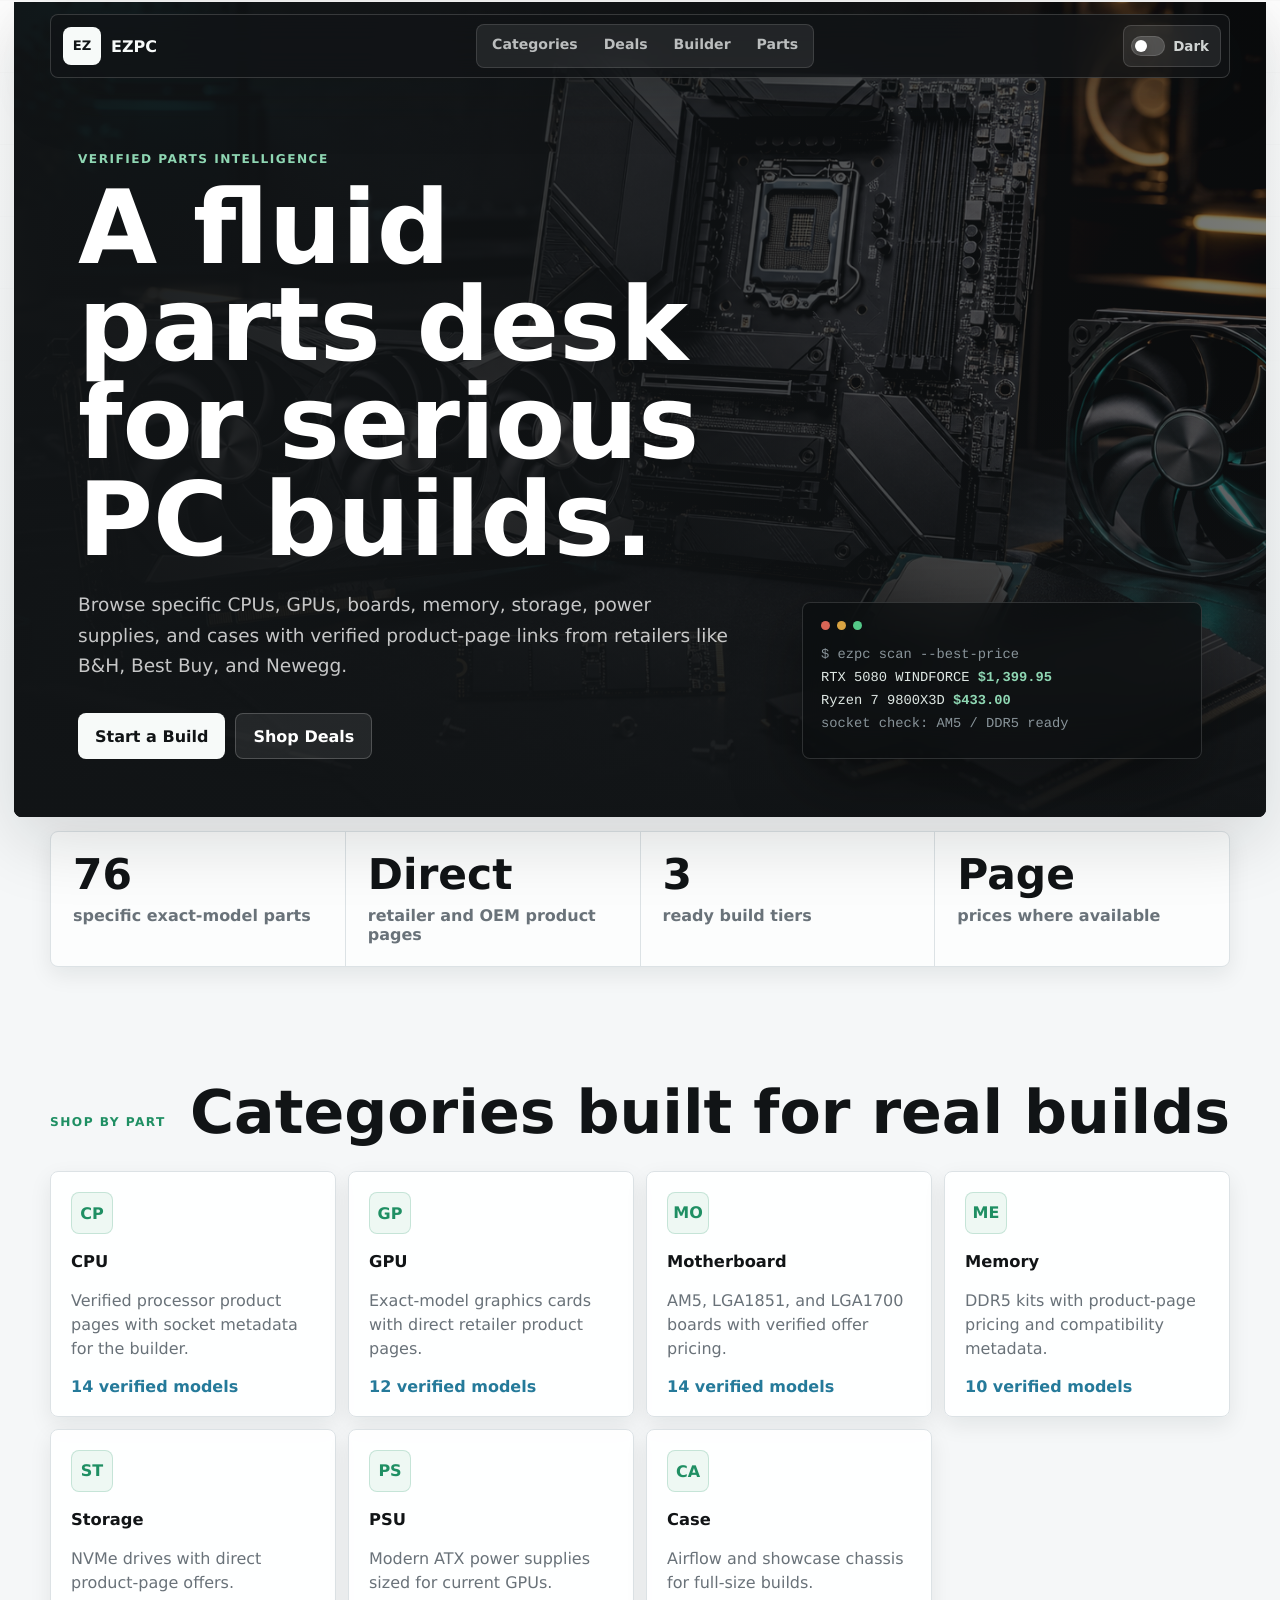
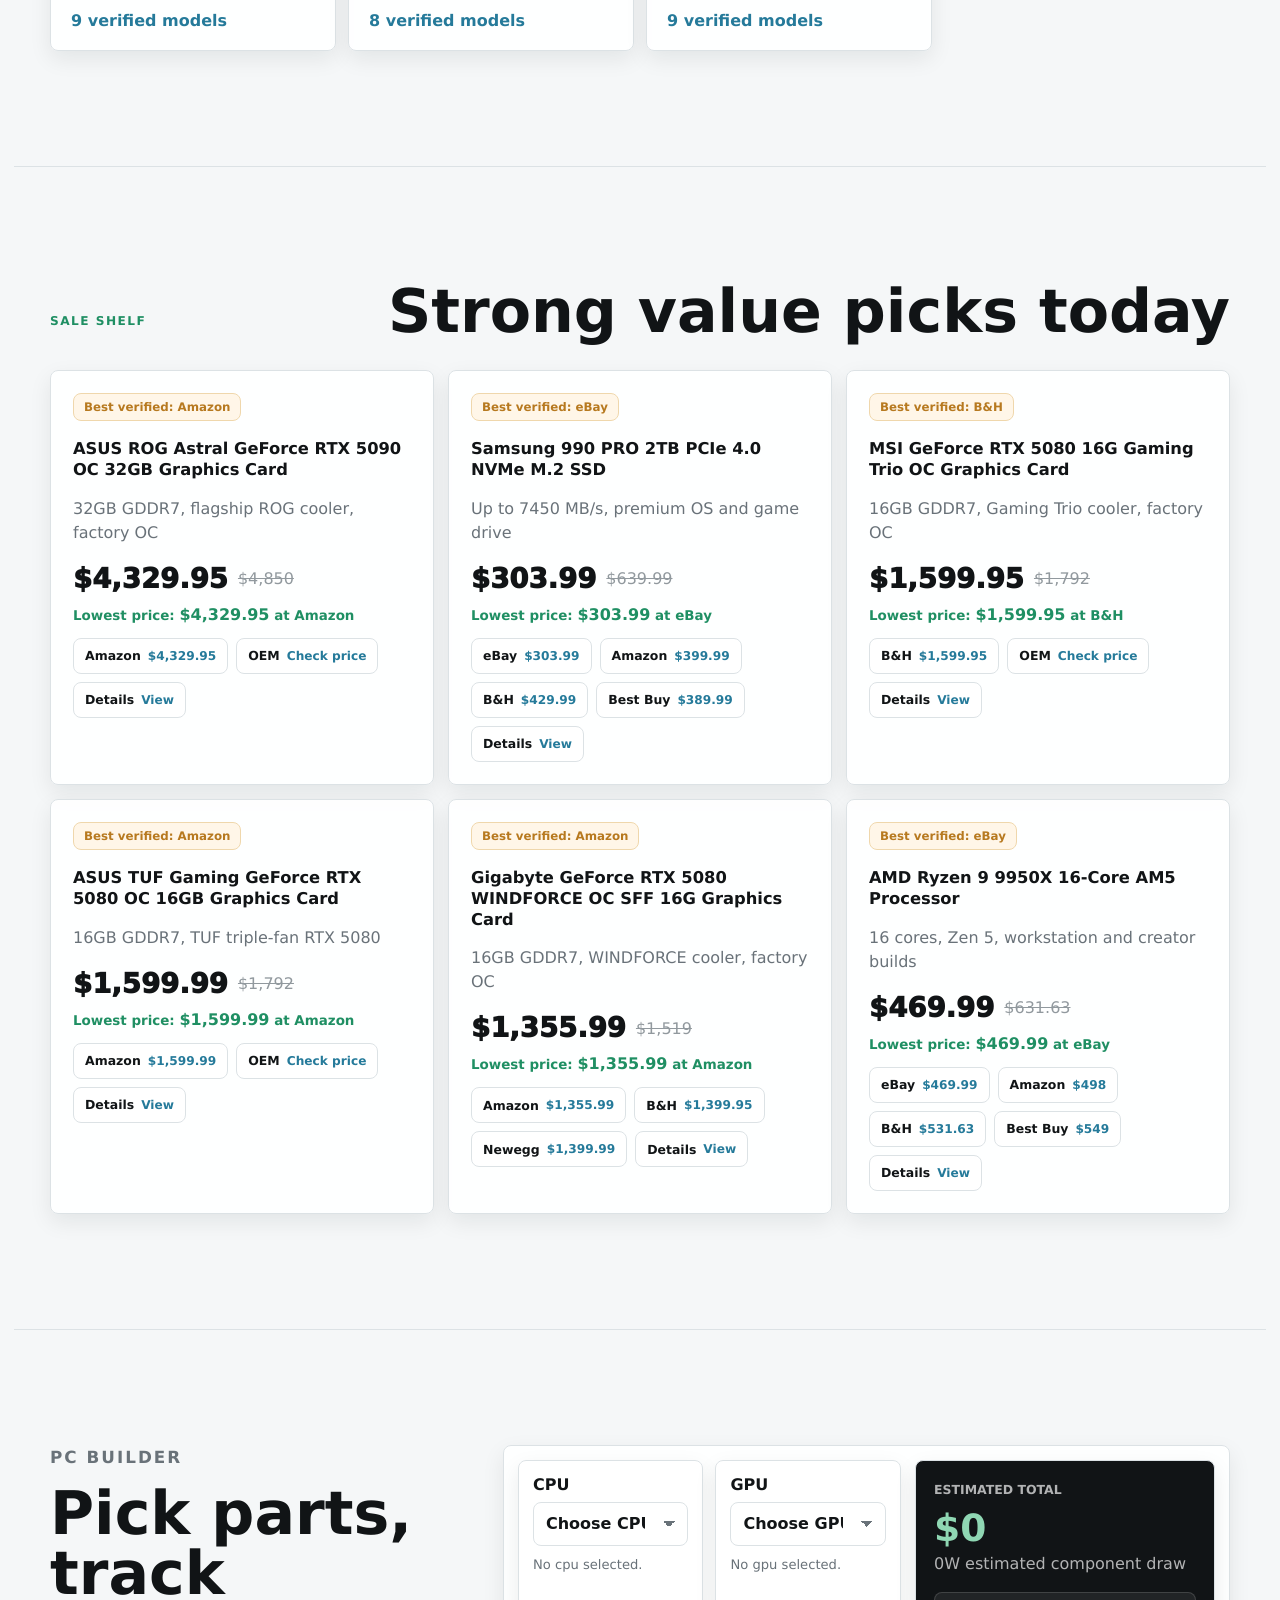
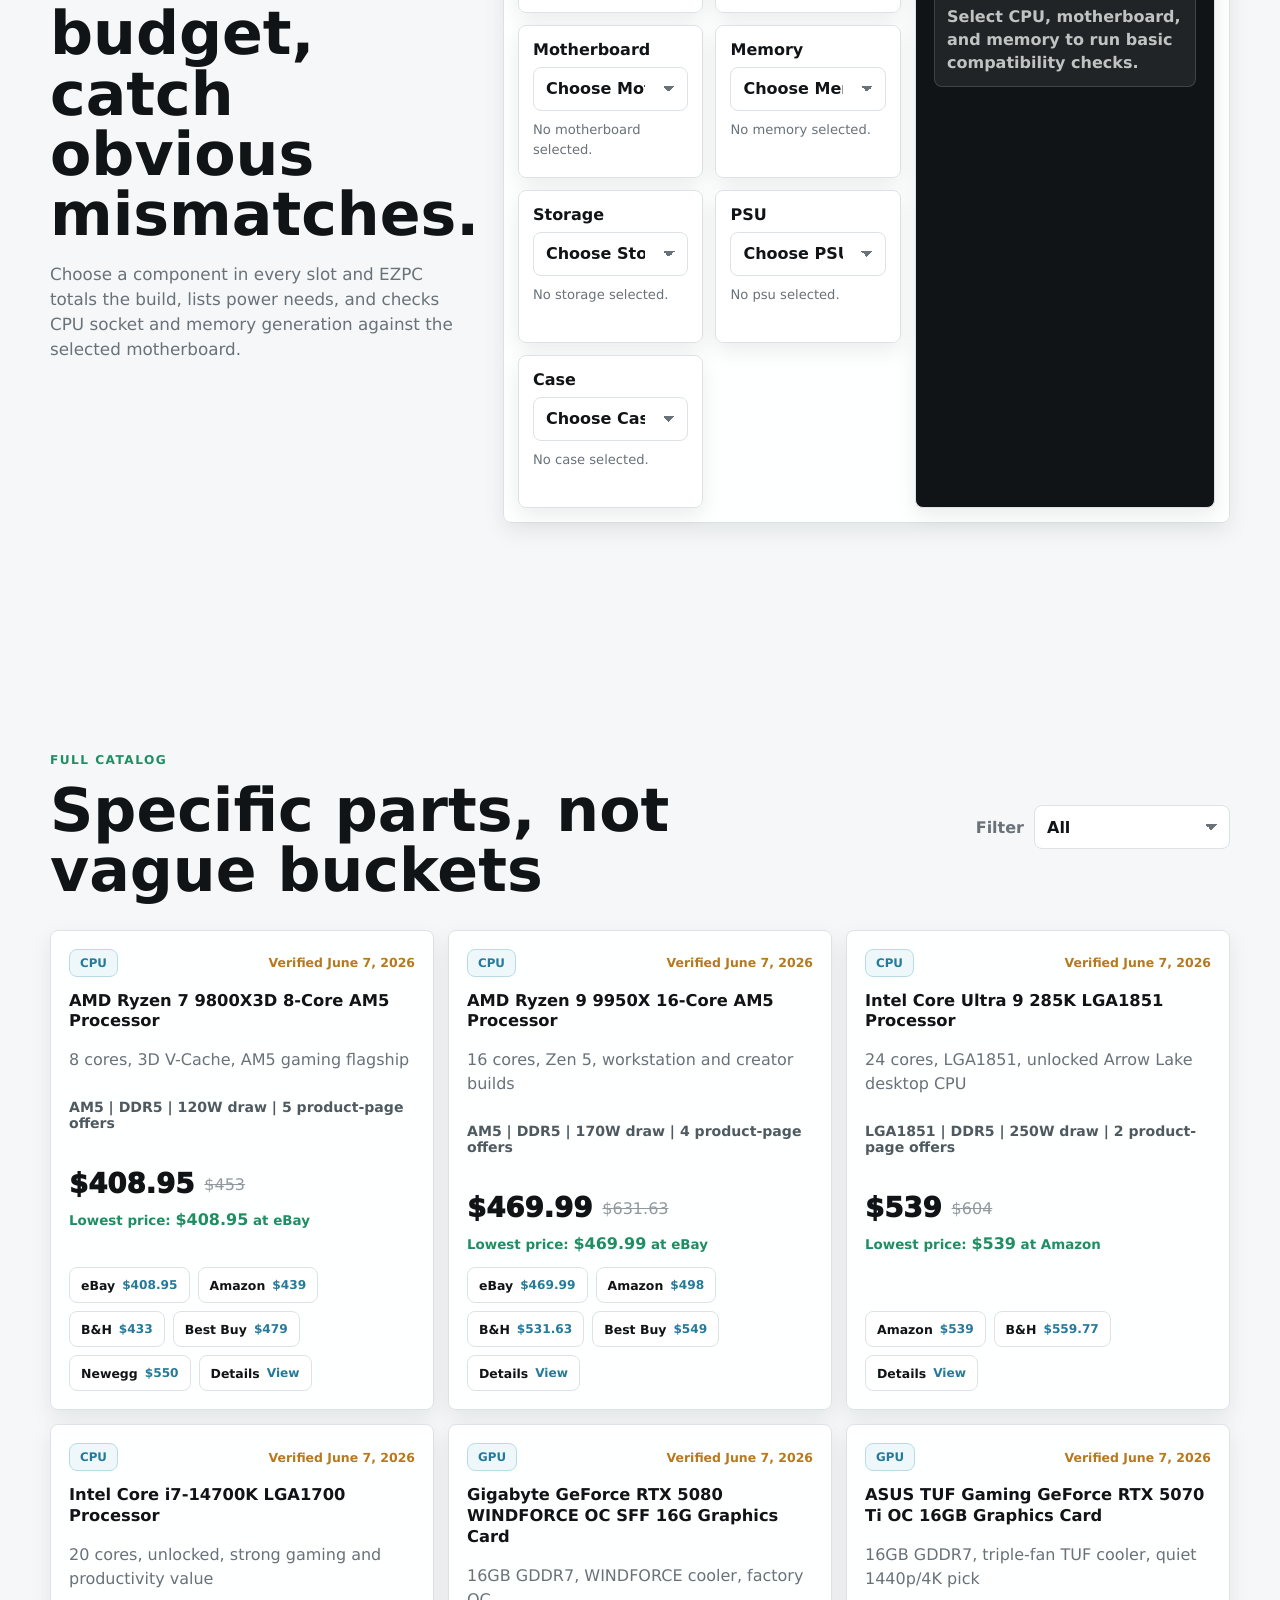
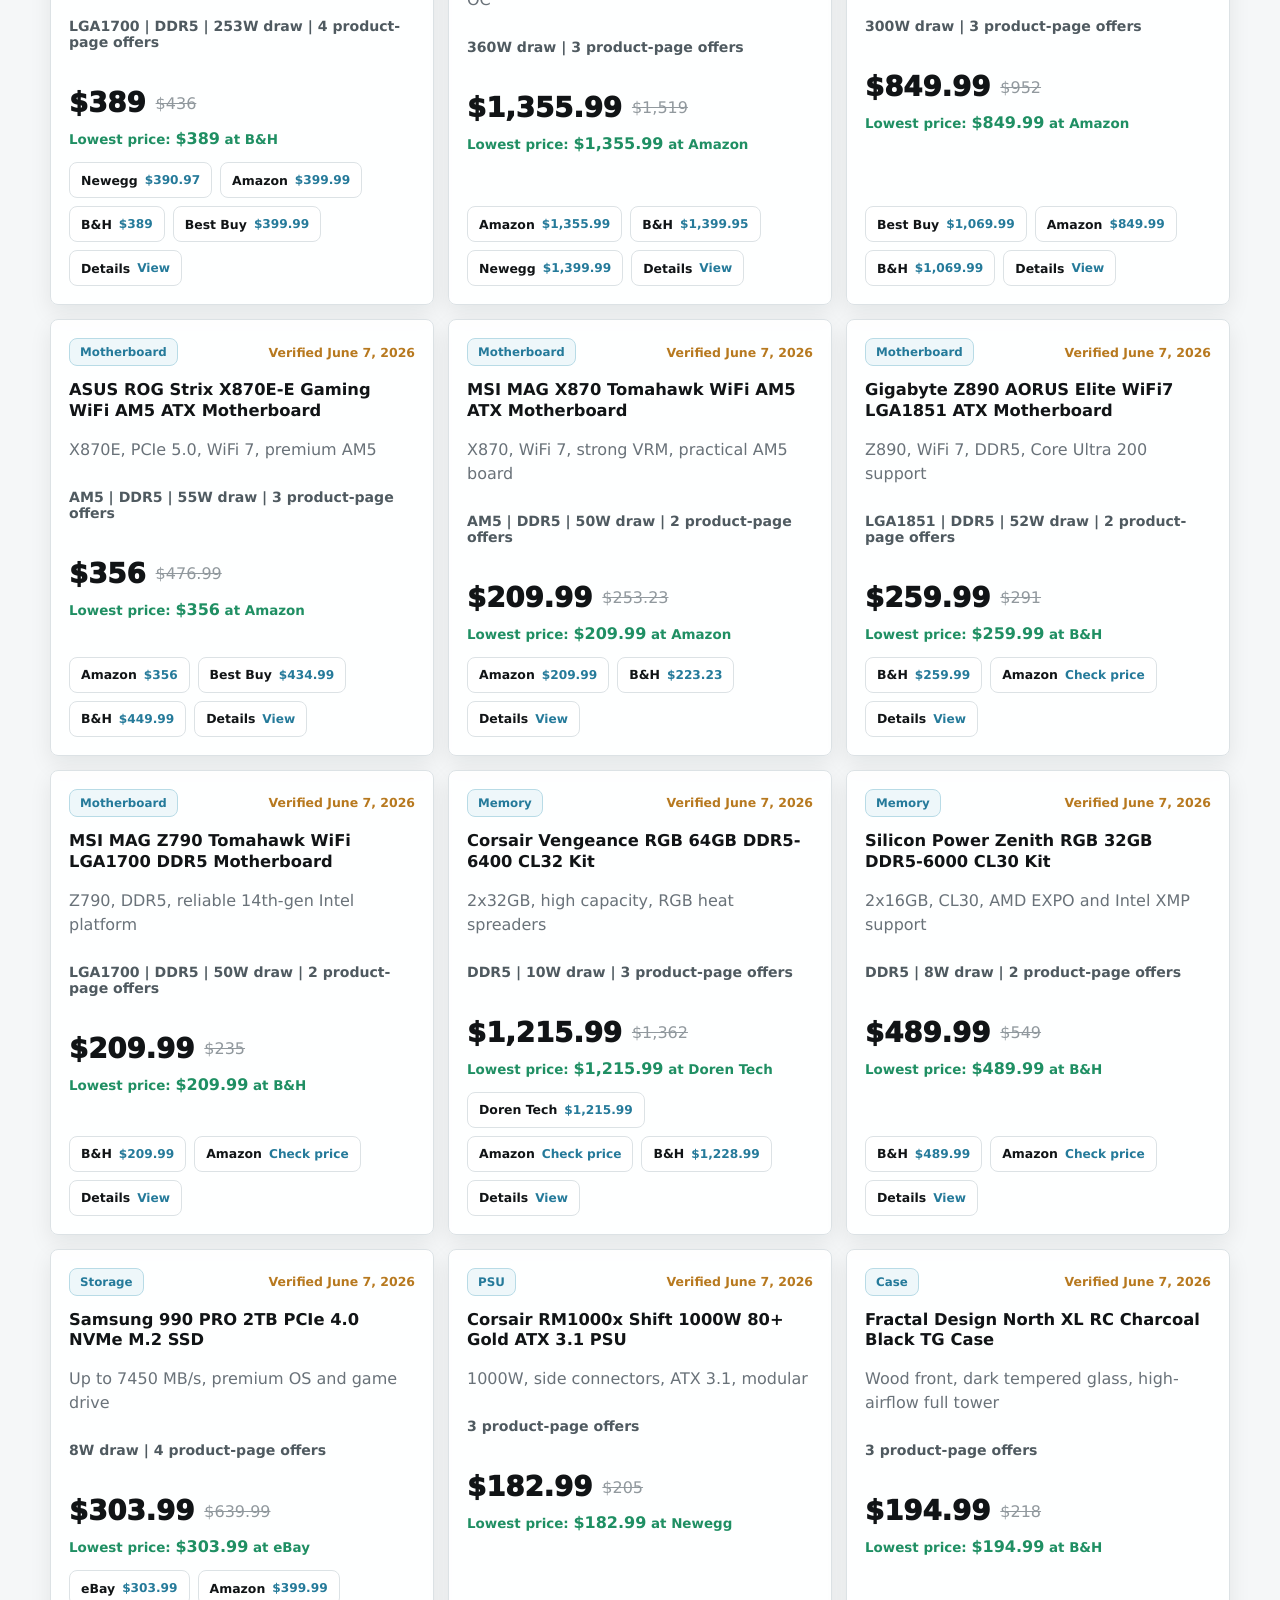
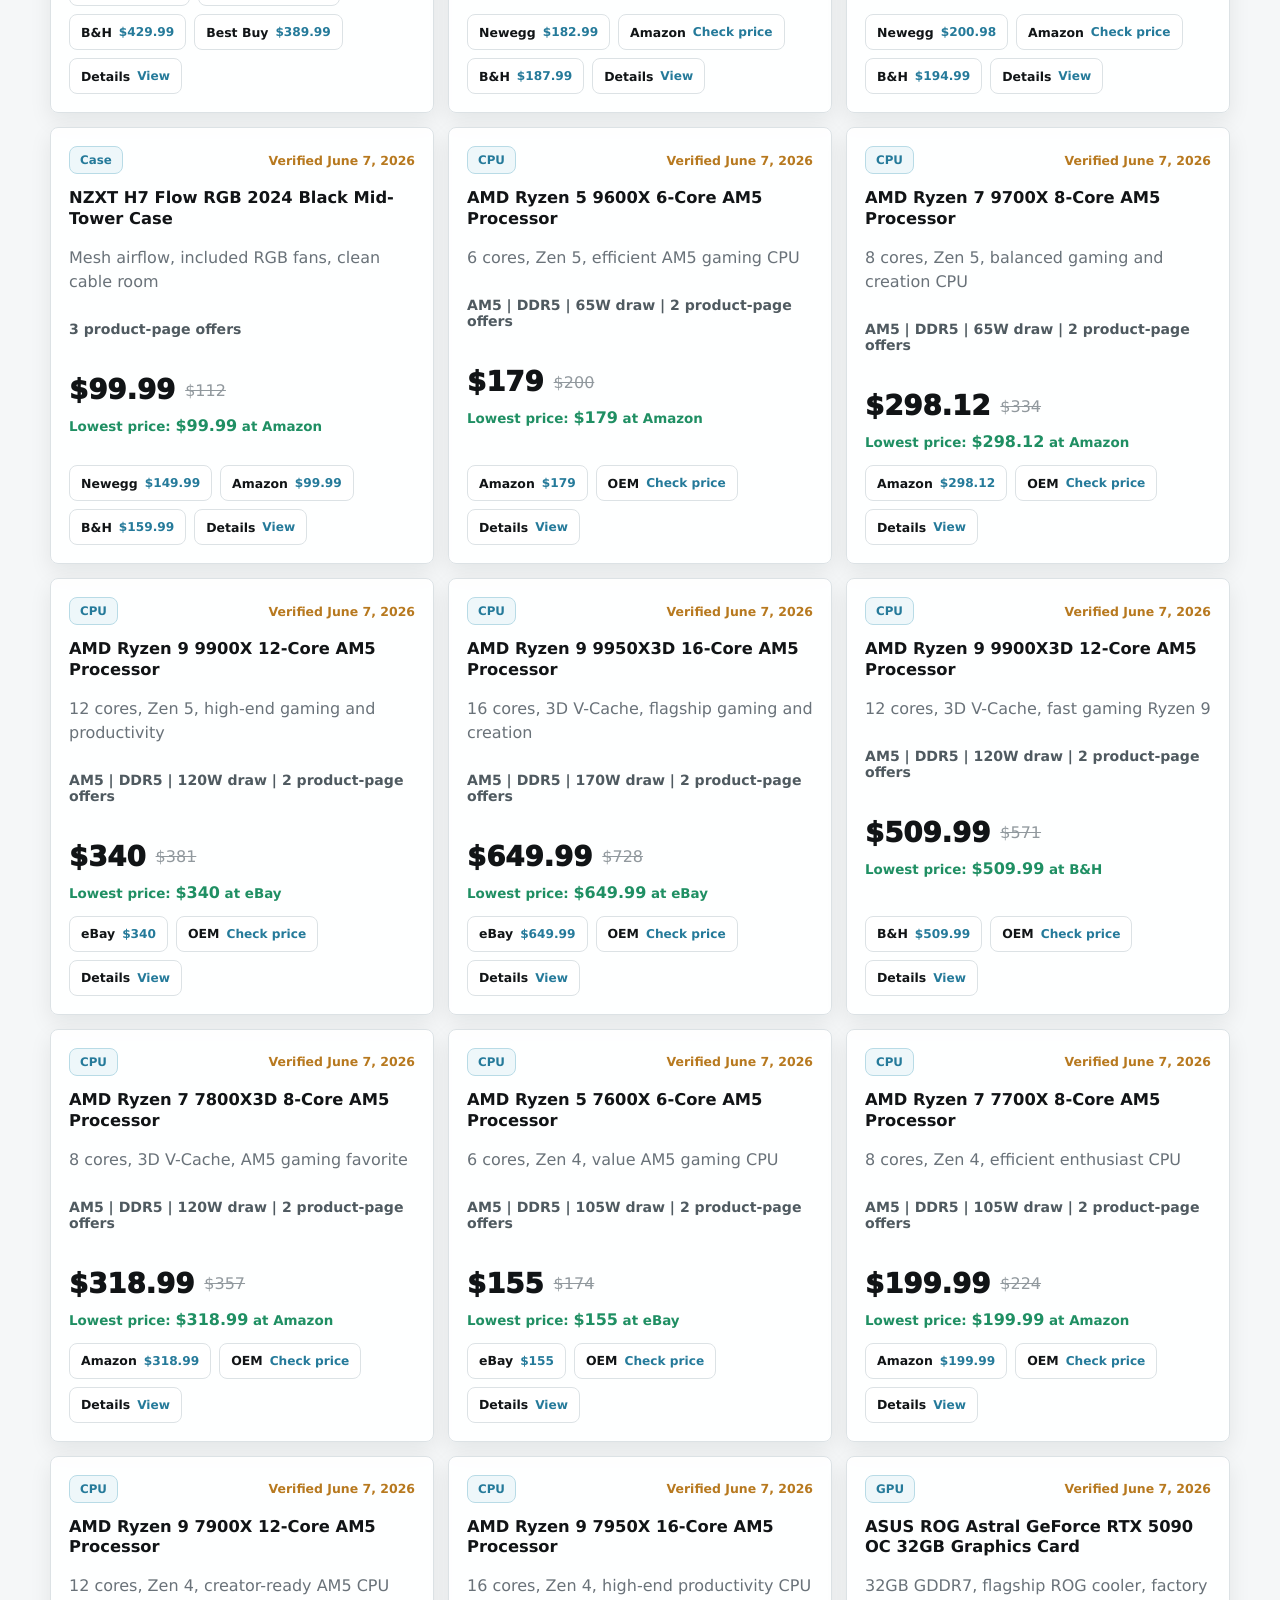
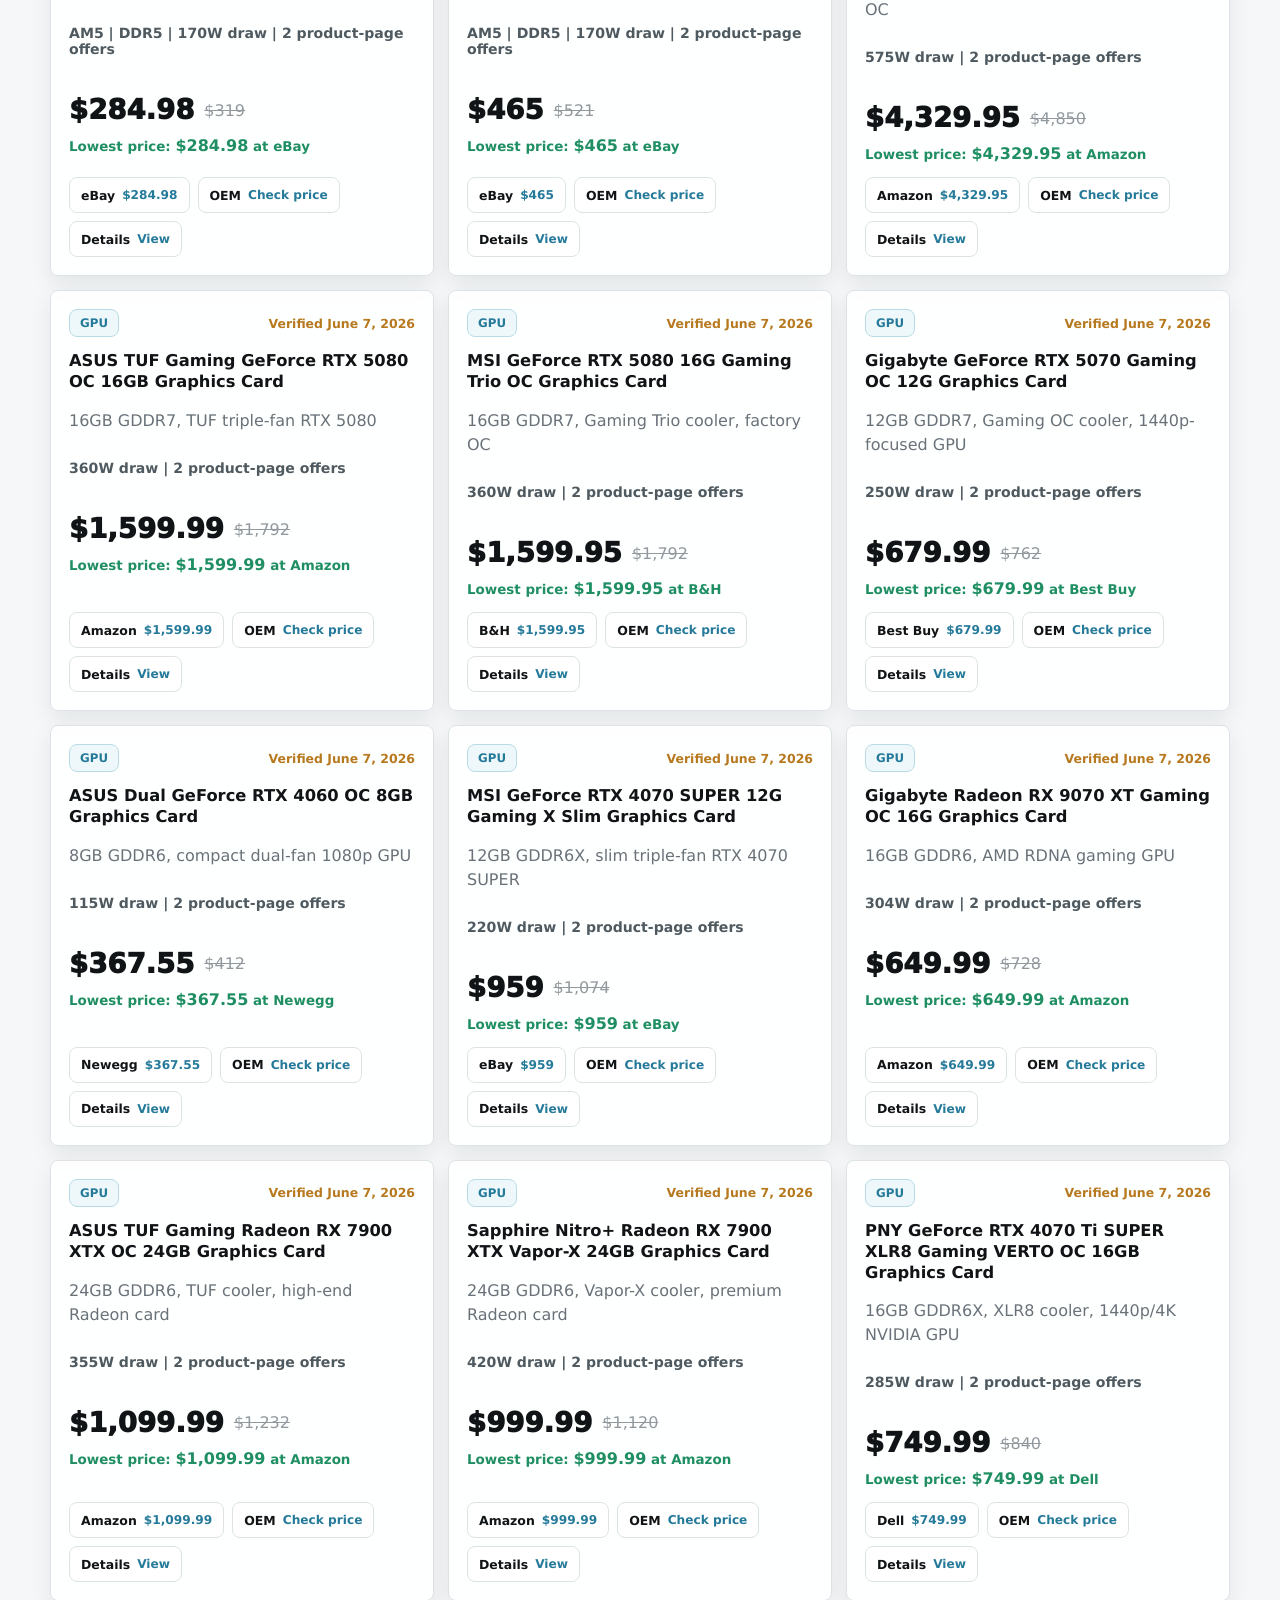
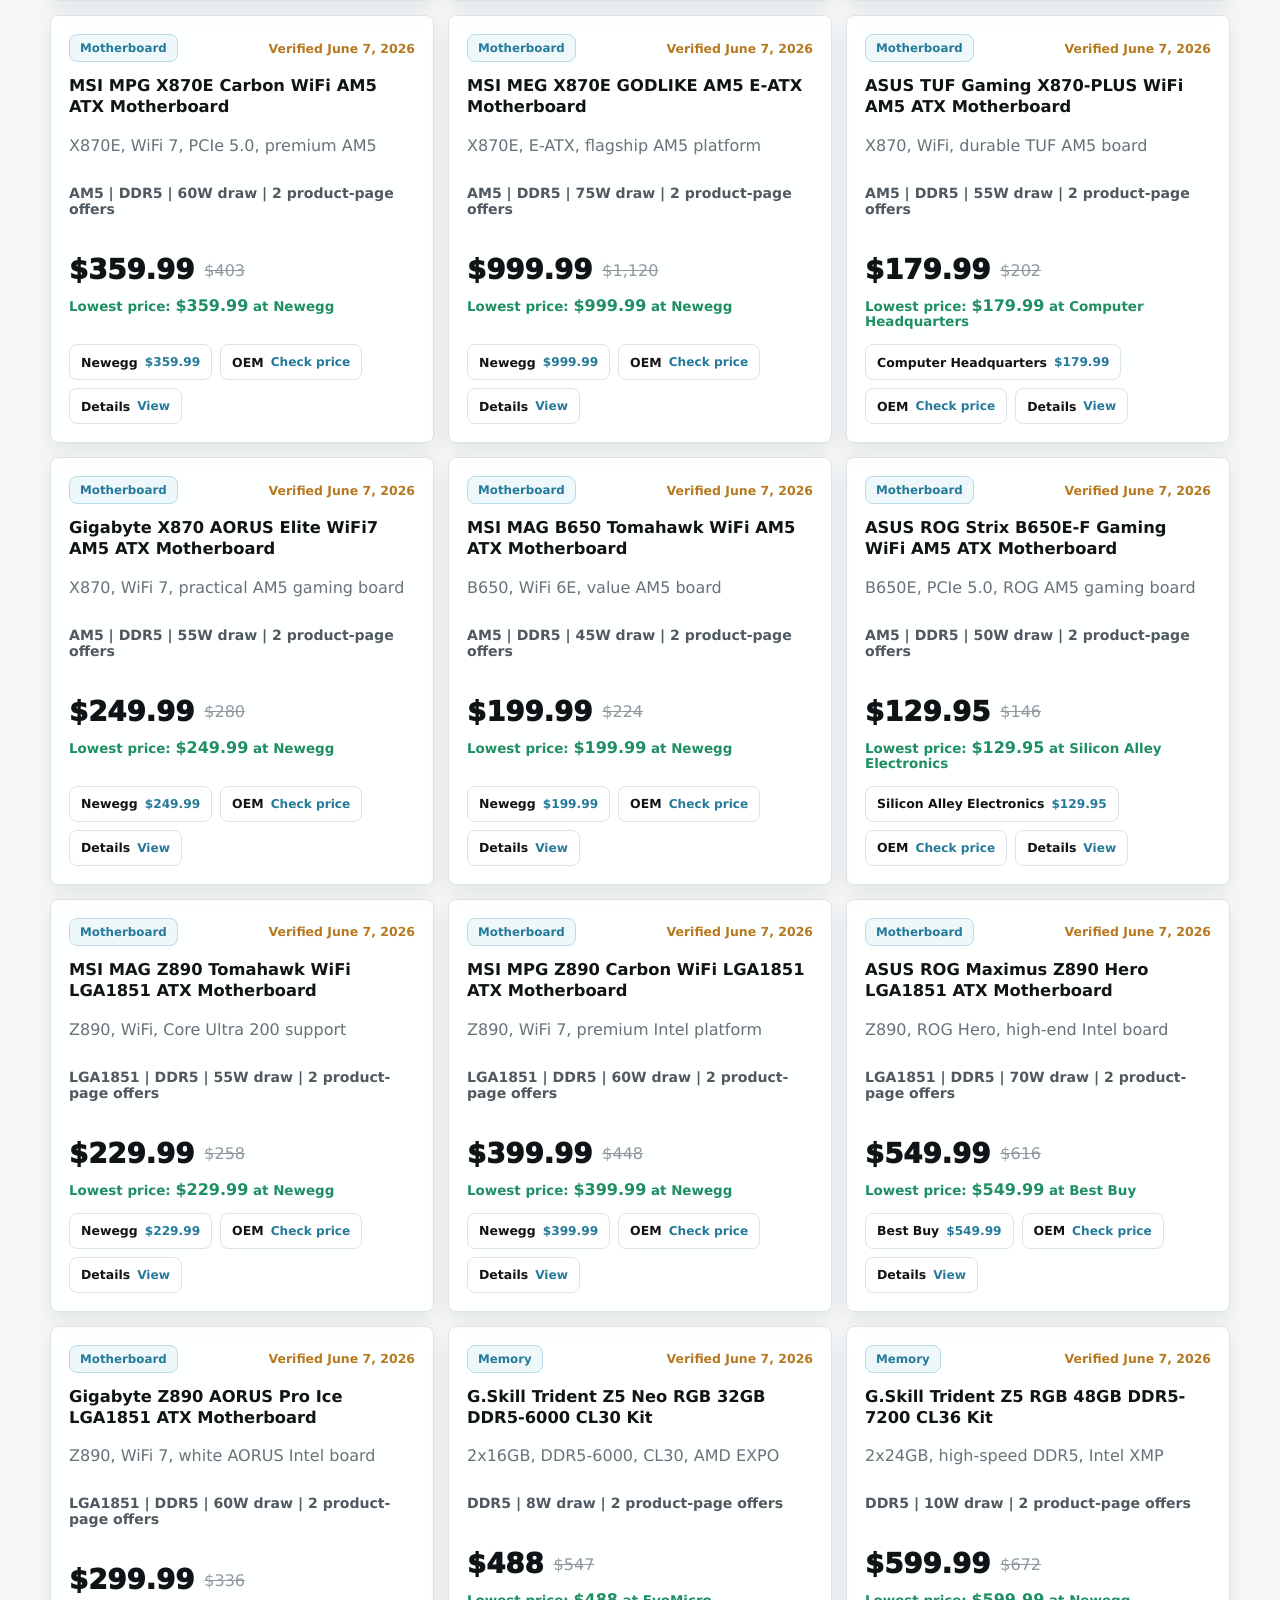
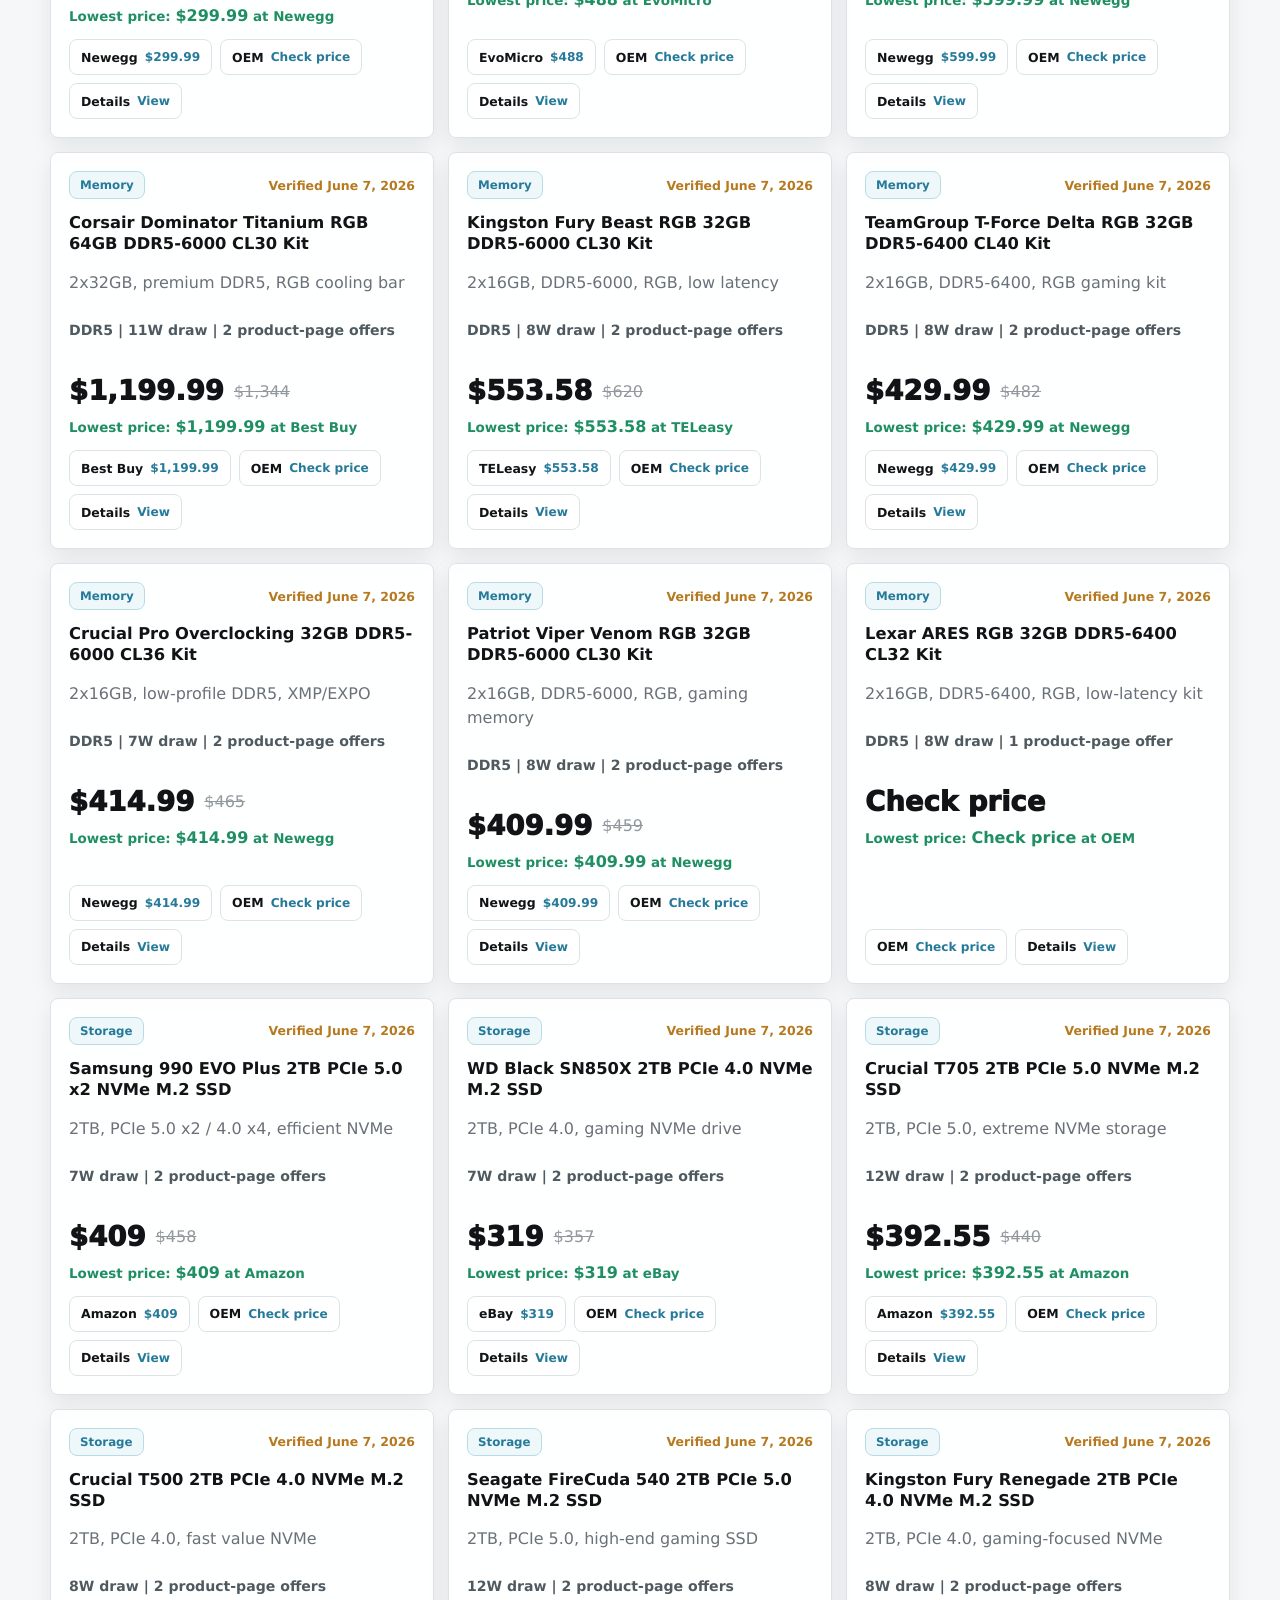
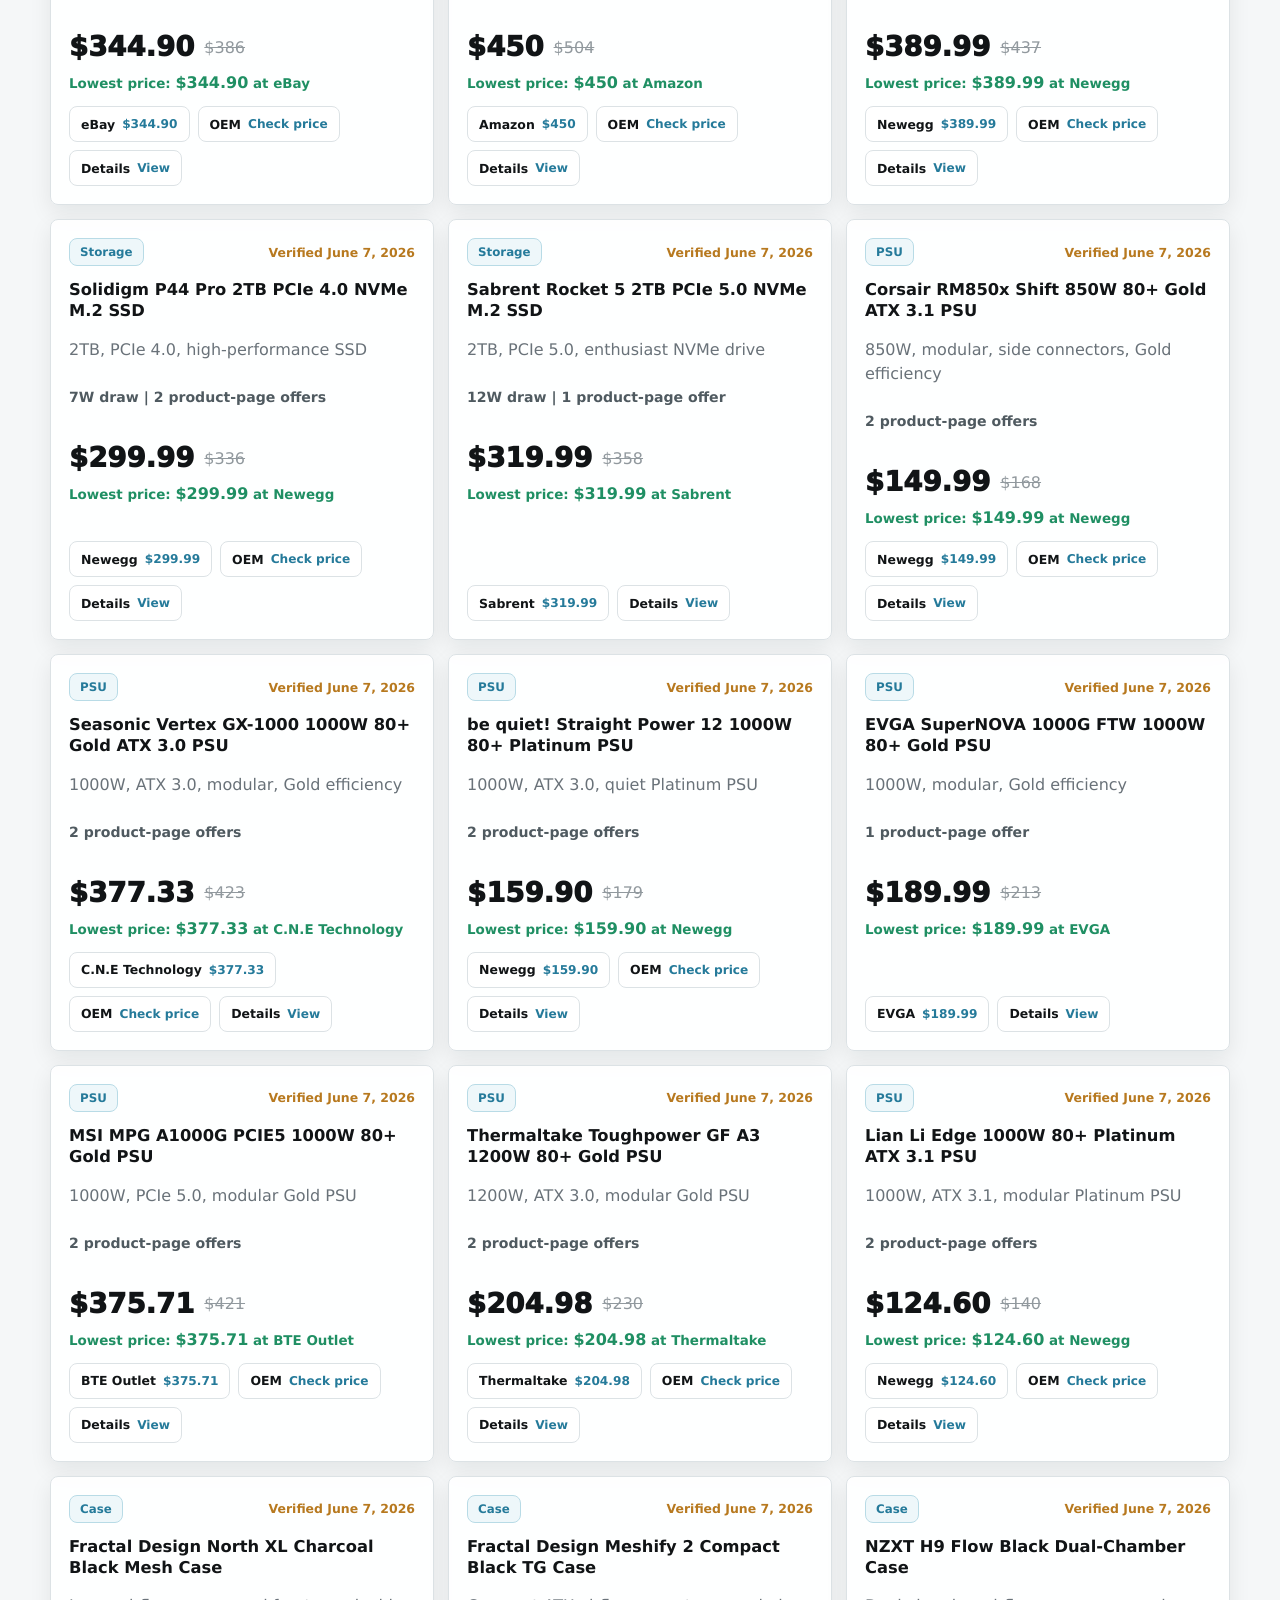
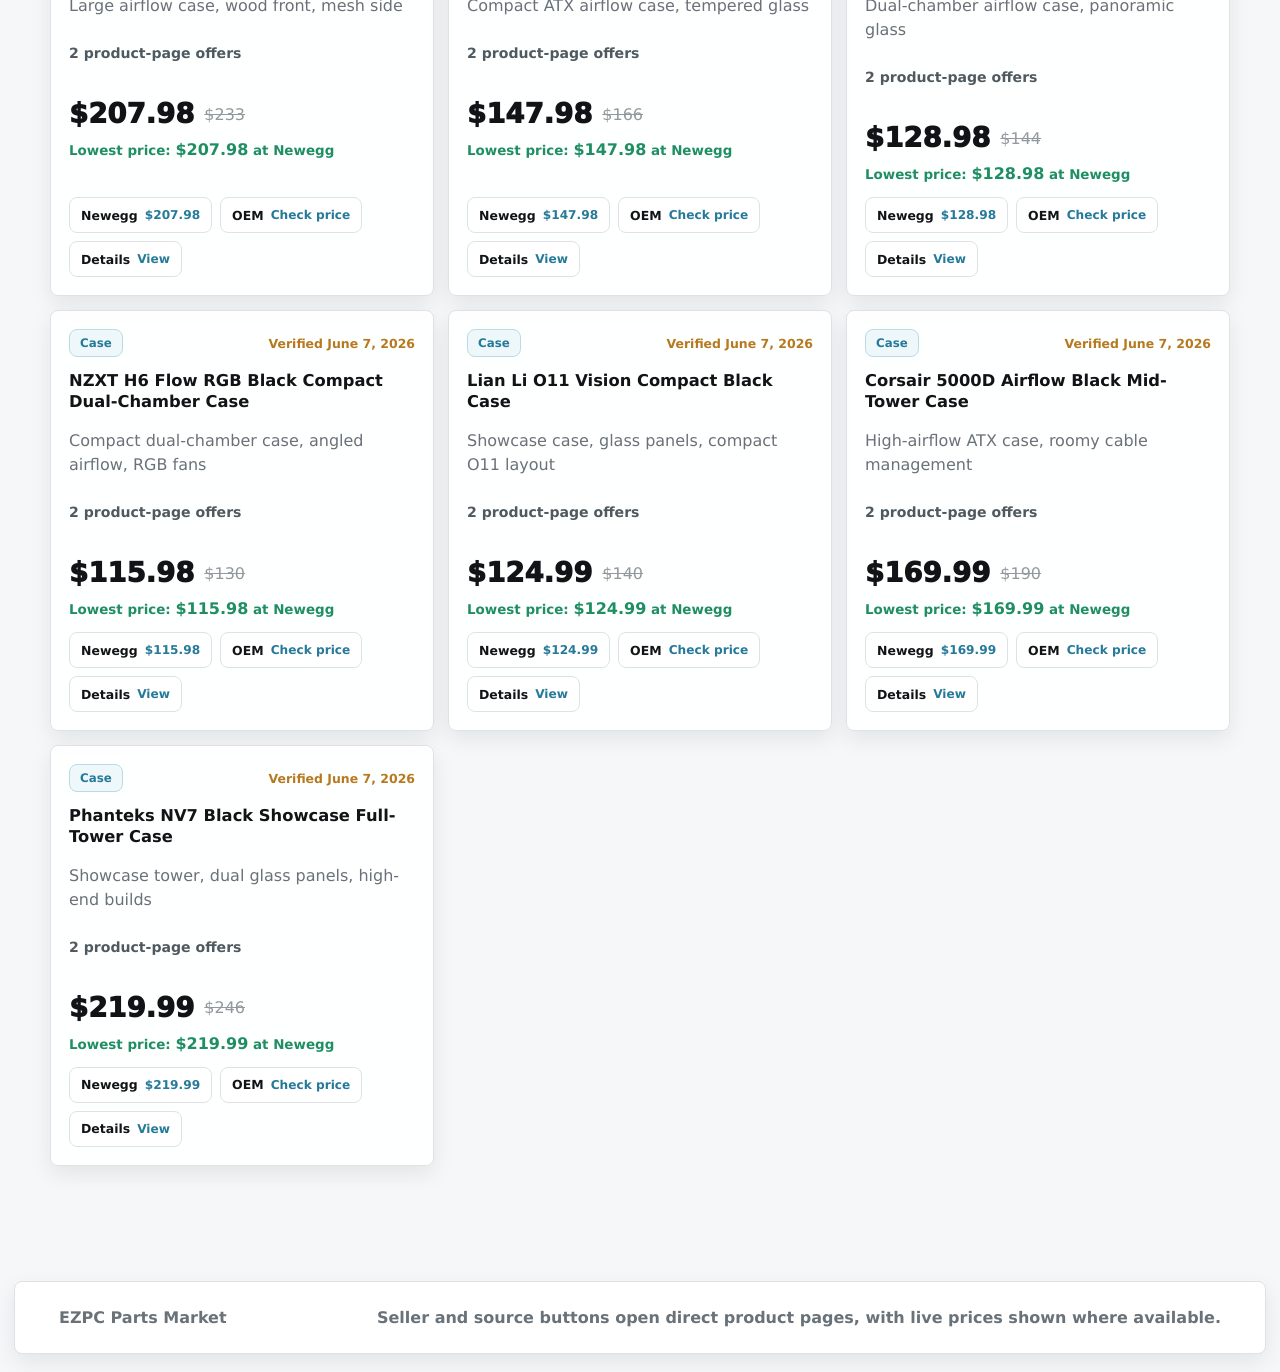
==== index.html @ 4adeb846 "Add dark mode toggle" ====
<!doctype html>
<html lang="en">
  <head>
    <meta charset="UTF-8" />
    <meta name="viewport" content="width=device-width, initial-scale=1.0" />
    <title>EZPC Parts Market</title>
    <meta
      name="description"
      content="A modern PC parts storefront with exact-model components, sale picks, seller links, and a simple PC builder."
    />
    <script>
      document.documentElement.dataset.theme = localStorage.getItem("ezpc-theme") || "light";
    </script>
    <link rel="stylesheet" href="styles.css" />
  </head>
  <body>
    <header class="topbar">
      <a class="brand" href="#home" aria-label="EZPC home">
        <span class="brand-mark">EZ</span>
        <span>EZPC</span>
      </a>
      <nav class="nav" aria-label="Main navigation">
        <a href="#categories">Categories</a>
        <a href="#deals">Deals</a>
        <a href="#builder">Builder</a>
        <a href="#catalog">Parts</a>
      </nav>
      <button class="theme-toggle" type="button" aria-label="Switch to dark mode" aria-pressed="false" data-theme-toggle>
        <span class="theme-toggle-icon" aria-hidden="true"></span>
        <span class="theme-toggle-text">Dark</span>
      </button>
    </header>

    <main>
      <section class="hero" id="home" aria-labelledby="hero-title">
        <img class="hero-image" src="assets/pc-parts-hero.png" alt="PC parts arranged on a modern workbench" />
        <div class="hero-overlay">
          <p class="eyebrow">Verified parts intelligence</p>
          <h1 id="hero-title">A fluid parts desk for serious PC builds.</h1>
          <p class="hero-copy">
            Browse specific CPUs, GPUs, boards, memory, storage, power supplies, and cases with verified
            product-page links from retailers like B&H, Best Buy, and Newegg.
          </p>
          <div class="hero-actions">
            <a class="button primary" href="#builder">Start a Build</a>
            <a class="button secondary" href="#deals">Shop Deals</a>
          </div>
        </div>
        <aside class="hero-console" aria-label="Live build snapshot">
          <div class="console-top">
            <span></span>
            <span></span>
            <span></span>
          </div>
          <p class="console-line muted">$ ezpc scan --best-price</p>
          <p class="console-line">RTX 5080 WINDFORCE <strong>$1,399.95</strong></p>
          <p class="console-line">Ryzen 7 9800X3D <strong>$433.00</strong></p>
          <p class="console-line muted">socket check: AM5 / DDR5 ready</p>
        </aside>
      </section>

      <section class="stats-band" aria-label="Store highlights">
        <div>
          <strong>76</strong>
          <span>specific exact-model parts</span>
        </div>
        <div>
          <strong>Direct</strong>
          <span>retailer and OEM product pages</span>
        </div>
        <div>
          <strong>3</strong>
          <span>ready build tiers</span>
        </div>
        <div>
          <strong>Page</strong>
          <span>prices where available</span>
        </div>
      </section>

      <section class="section" id="categories">
        <div class="section-heading">
          <p class="eyebrow">Shop by part</p>
          <h2>Categories built for real builds</h2>
        </div>
        <div class="category-grid" id="categoryGrid"></div>
      </section>

      <section class="section deals-section" id="deals">
        <div class="section-heading">
          <p class="eyebrow">Sale shelf</p>
          <h2>Strong value picks today</h2>
        </div>
        <div class="deal-grid" id="dealGrid"></div>
      </section>

      <section class="builder-section" id="builder">
        <div class="builder-copy">
          <p class="eyebrow">PC builder</p>
          <h2>Pick parts, track budget, catch obvious mismatches.</h2>
          <p>
            Choose a component in every slot and EZPC totals the build, lists power needs, and checks CPU socket
            and memory generation against the selected motherboard.
          </p>
        </div>
        <div class="builder-panel">
          <div class="builder-slots" id="builderSlots"></div>
          <aside class="summary" aria-live="polite">
            <span class="summary-label">Estimated total</span>
            <strong id="buildTotal">$0</strong>
            <span id="buildPower">0W estimated component draw</span>
            <div class="compatibility" id="compatibility"></div>
            <div class="seller-list" id="builderLinks"></div>
          </aside>
        </div>
      </section>

      <section class="section" id="catalog">
        <div class="section-heading catalog-heading">
          <div>
            <p class="eyebrow">Full catalog</p>
            <h2>Specific parts, not vague buckets</h2>
          </div>
          <label class="filter-label">
            <span>Filter</span>
            <select id="categoryFilter" aria-label="Filter parts by category"></select>
          </label>
        </div>
        <div class="product-grid" id="productGrid"></div>
      </section>
    </main>

    <footer class="footer">
      <span>EZPC Parts Market</span>
      <span>Seller and source buttons open direct product pages, with live prices shown where available.</span>
    </footer>

    <script src="script.js"></script>
  </body>
</html>
---- styles.css ----
:root {
  --bg: #f5f7f8;
  --paper: #ffffff;
  --paper-soft: #f0f3f4;
  --ink: #111416;
  --heading: #111416;
  --dark-surface: #111416;
  --text: #182024;
  --muted: #697279;
  --line: #dce2e5;
  --line-strong: #bac7cc;
  --accent: #1f8f63;
  --accent-2: #257a9a;
  --amber: #b7791f;
  --red: #c64d3c;
  --green: #2f9f6b;
  --radius: 8px;
  --shadow-sm: 0 8px 22px rgba(17, 20, 22, 0.08);
  --shadow: 0 24px 70px rgba(17, 20, 22, 0.14);
  --speed: 180ms;
}

:root[data-theme="dark"] {
  color-scheme: dark;
  --bg: #0b0d0e;
  --paper: #14191b;
  --paper-soft: #101315;
  --heading: #f4f8f6;
  --text: #e3e9e6;
  --muted: #9aa7a1;
  --line: #273034;
  --line-strong: #3d4a50;
  --accent: #79d5a5;
  --accent-2: #76c7df;
  --amber: #e5b85f;
  --red: #ff8f7f;
  --green: #79d5a5;
  --shadow-sm: 0 8px 22px rgba(0, 0, 0, 0.28);
  --shadow: 0 24px 70px rgba(0, 0, 0, 0.42);
}

* {
  box-sizing: border-box;
}

html {
  scroll-behavior: smooth;
}

html[data-theme="dark"] {
  background: var(--bg);
}

body {
  margin: 0;
  min-height: 100vh;
  background:
    linear-gradient(180deg, rgba(255, 255, 255, 0.9), rgba(245, 247, 248, 0.94) 42rem),
    var(--bg);
  color: var(--text);
  font-family:
    Inter, ui-sans-serif, system-ui, -apple-system, BlinkMacSystemFont, "Segoe UI", sans-serif;
  text-rendering: geometricPrecision;
  transition: background 240ms ease, color 240ms ease;
}

:root[data-theme="dark"] body {
  background:
    linear-gradient(180deg, rgba(20, 25, 27, 0.84), rgba(11, 13, 14, 0.96) 42rem),
    var(--bg);
}

body::before {
  content: "";
  position: fixed;
  inset: 0;
  z-index: -1;
  pointer-events: none;
  opacity: 0.32;
  background-image: linear-gradient(rgba(17, 20, 22, 0.055) 1px, transparent 1px);
  background-size: 100% 72px;
  mask-image: linear-gradient(to bottom, black, transparent 62%);
}

a {
  color: inherit;
  text-decoration: none;
}

button,
select,
a {
  -webkit-tap-highlight-color: transparent;
}

button {
  font: inherit;
}

:focus-visible {
  outline: 3px solid rgba(37, 122, 154, 0.28);
  outline-offset: 3px;
}

.topbar {
  position: sticky;
  top: 14px;
  z-index: 20;
  display: flex;
  align-items: center;
  justify-content: space-between;
  width: min(1180px, calc(100% - 28px));
  min-height: 62px;
  margin: 14px auto 0;
  padding: 8px;
  border: 1px solid rgba(255, 255, 255, 0.16);
  border-radius: var(--radius);
  background: rgba(17, 20, 22, 0.78);
  box-shadow: 0 18px 60px rgba(17, 20, 22, 0.2);
  backdrop-filter: blur(18px);
  gap: 8px;
}

.brand,
.nav,
.hero-actions,
.seller-row,
.seller-list,
.filter-label,
.console-top,
.product-top,
.price-row {
  display: flex;
  align-items: center;
}

.brand {
  gap: 10px;
  min-height: 46px;
  padding: 0 10px 0 4px;
  color: #f7faf9;
  font-weight: 850;
}

.brand-mark {
  display: grid;
  place-items: center;
  width: 38px;
  height: 38px;
  border: 1px solid rgba(255, 255, 255, 0.16);
  border-radius: var(--radius);
  background: #f7faf9;
  color: var(--ink);
  font-size: 0.82rem;
}

.nav {
  gap: 2px;
  padding: 3px;
  border: 1px solid rgba(255, 255, 255, 0.12);
  border-radius: var(--radius);
  background: rgba(255, 255, 255, 0.08);
}

.nav a {
  min-height: 36px;
  padding: 9px 12px;
  border-radius: calc(var(--radius) - 2px);
  color: rgba(247, 250, 249, 0.72);
  font-size: 0.88rem;
  font-weight: 800;
  transition: color var(--speed) ease, background var(--speed) ease, transform var(--speed) ease;
}

.nav a:hover {
  background: rgba(255, 255, 255, 0.13);
  color: #ffffff;
  transform: translateY(-1px);
}

.theme-toggle {
  display: inline-flex;
  align-items: center;
  gap: 8px;
  min-height: 42px;
  padding: 0 11px 0 7px;
  border: 1px solid rgba(255, 255, 255, 0.14);
  border-radius: var(--radius);
  background: rgba(255, 255, 255, 0.08);
  color: rgba(247, 250, 249, 0.82);
  cursor: pointer;
  font-size: 0.84rem;
  font-weight: 900;
  transition: transform var(--speed) ease, background var(--speed) ease, border-color var(--speed) ease, color var(--speed) ease;
}

.theme-toggle:hover {
  transform: translateY(-1px);
  border-color: rgba(255, 255, 255, 0.24);
  background: rgba(255, 255, 255, 0.14);
  color: #ffffff;
}

.theme-toggle-icon {
  position: relative;
  display: inline-flex;
  width: 34px;
  height: 20px;
  border-radius: 999px;
  background: rgba(255, 255, 255, 0.18);
  box-shadow: inset 0 0 0 1px rgba(255, 255, 255, 0.12);
}

.theme-toggle-icon::before {
  content: "";
  position: absolute;
  top: 4px;
  left: 4px;
  width: 12px;
  height: 12px;
  border-radius: 999px;
  background: #ffffff;
  box-shadow: 0 4px 10px rgba(0, 0, 0, 0.22);
  transition: transform 220ms ease, background 220ms ease;
}

:root[data-theme="dark"] .theme-toggle-icon::before {
  transform: translateX(14px);
  background: #8fd7b3;
}

.hero {
  position: relative;
  display: grid;
  grid-template-columns: minmax(0, 1fr) minmax(300px, 400px);
  align-items: end;
  min-height: min(760px, calc(100vh - 26px));
  width: min(1280px, calc(100% - 28px));
  margin: -76px auto 0;
  padding: 150px clamp(18px, 5vw, 66px) 58px;
  overflow: hidden;
  border-radius: 0 0 var(--radius) var(--radius);
  background: var(--ink);
  box-shadow: var(--shadow);
  animation: reveal 620ms ease both;
}

.hero-image {
  position: absolute;
  inset: 0;
  width: 100%;
  height: 100%;
  object-fit: cover;
  opacity: 0.58;
  filter: saturate(0.78) contrast(1.08);
  transform: scale(1.02);
}

.hero::after {
  content: "";
  position: absolute;
  inset: 0;
  background:
    linear-gradient(90deg, rgba(17, 20, 22, 0.96), rgba(17, 20, 22, 0.72) 44%, rgba(17, 20, 22, 0.24)),
    linear-gradient(0deg, rgba(17, 20, 22, 0.94), transparent 52%);
}

.hero-overlay,
.hero-console {
  position: relative;
  z-index: 1;
}

.hero-overlay {
  max-width: 760px;
}

.eyebrow {
  margin: 0 0 14px;
  color: var(--accent);
  font-size: 0.76rem;
  font-weight: 900;
  letter-spacing: 0.12em;
  text-transform: uppercase;
}

.hero .eyebrow,
.product-info-panel .eyebrow {
  color: #8fd7b3;
}

h1,
h2,
h3,
p {
  letter-spacing: 0;
}

h1 {
  margin: 0;
  max-width: 840px;
  color: #ffffff;
  font-size: clamp(3.2rem, 8vw, 7rem);
  line-height: 0.95;
  text-wrap: balance;
}

h2 {
  margin: 0;
  color: var(--ink);
  font-size: clamp(2rem, 4.7vw, 4.35rem);
  line-height: 1;
  text-wrap: balance;
}

h3 {
  margin: 0;
  color: var(--ink);
  font-size: 1.02rem;
  line-height: 1.28;
}

.hero-copy {
  max-width: 650px;
  margin: 22px 0 0;
  color: rgba(255, 255, 255, 0.76);
  font-size: clamp(1rem, 2vw, 1.16rem);
  line-height: 1.65;
}

.hero-actions {
  flex-wrap: wrap;
  gap: 10px;
  margin-top: 30px;
}

.button {
  position: relative;
  display: inline-flex;
  align-items: center;
  justify-content: center;
  min-height: 46px;
  padding: 0 17px;
  overflow: hidden;
  border-radius: var(--radius);
  font-weight: 900;
  transition: transform var(--speed) ease, box-shadow var(--speed) ease, border-color var(--speed) ease, background var(--speed) ease;
}

.button::after {
  content: "";
  position: absolute;
  inset: 0;
  opacity: 0;
  background: linear-gradient(120deg, transparent 18%, rgba(255, 255, 255, 0.24), transparent 82%);
  transform: translateX(-80%);
  transition: opacity 220ms ease, transform 460ms ease;
}

.button:hover {
  transform: translateY(-2px);
  box-shadow: 0 13px 30px rgba(0, 0, 0, 0.18);
}

.button:hover::after {
  opacity: 1;
  transform: translateX(80%);
}

.primary {
  background: #f7faf9;
  color: var(--ink);
}

.secondary {
  border: 1px solid rgba(255, 255, 255, 0.2);
  background: rgba(255, 255, 255, 0.08);
  color: #ffffff;
}

.hero-console {
  align-self: end;
  padding: 18px;
  border: 1px solid rgba(255, 255, 255, 0.14);
  border-radius: var(--radius);
  background: rgba(11, 13, 14, 0.72);
  box-shadow: 0 22px 70px rgba(0, 0, 0, 0.36);
  backdrop-filter: blur(20px);
  animation: riseIn 760ms ease 120ms both;
}

.console-top {
  gap: 7px;
  margin-bottom: 18px;
}

.console-top span {
  width: 9px;
  height: 9px;
  border-radius: 99px;
  background: rgba(255, 255, 255, 0.26);
}

.console-top span:nth-child(1) {
  background: #d96656;
}

.console-top span:nth-child(2) {
  background: #d9a342;
}

.console-top span:nth-child(3) {
  background: #54c988;
}

.console-line {
  margin: 8px 0;
  color: #dfe8e4;
  font-family: "Cascadia Mono", "SFMono-Regular", Consolas, monospace;
  font-size: 0.86rem;
}

.console-line strong {
  color: #8fd7b3;
}

.console-line.muted {
  color: #89949a;
}

.stats-band {
  display: grid;
  grid-template-columns: repeat(4, 1fr);
  gap: 1px;
  width: min(1180px, calc(100% - 28px));
  margin: 14px auto 0;
  overflow: hidden;
  border: 1px solid var(--line);
  border-radius: var(--radius);
  background: var(--line);
  box-shadow: var(--shadow-sm);
}

.stats-band div {
  min-height: 112px;
  padding: 22px;
  background: rgba(255, 255, 255, 0.92);
}

.stats-band strong,
.stats-band span {
  display: block;
}

.stats-band strong {
  color: var(--ink);
  font-size: clamp(1.7rem, 4vw, 2.65rem);
  line-height: 1;
}

.stats-band span {
  margin-top: 10px;
  color: var(--muted);
  font-weight: 740;
}

.section,
.builder-section {
  width: min(1280px, calc(100% - 28px));
  margin: 0 auto;
  padding: clamp(70px, 9vw, 118px) clamp(4px, 3vw, 36px);
}

.section-heading {
  display: flex;
  justify-content: space-between;
  gap: 24px;
  align-items: end;
  margin: 0 0 28px;
}

.category-grid,
.deal-grid,
.product-grid,
.builder-panel {
  width: 100%;
}

.category-grid {
  display: grid;
  grid-template-columns: repeat(4, 1fr);
  gap: 12px;
}

.category-card,
.deal-card,
.product-card,
.builder-panel,
.summary,
.slot {
  border: 1px solid var(--line);
  border-radius: var(--radius);
  background: rgba(255, 255, 255, 0.9);
  box-shadow: var(--shadow-sm);
}

.category-card,
.deal-card,
.product-card,
.slot,
.summary,
.retailer-row,
.back-link,
.seller-link {
  transition: transform var(--speed) ease, border-color var(--speed) ease, background var(--speed) ease, box-shadow var(--speed) ease, color var(--speed) ease;
}

.category-card:hover,
.deal-card:hover,
.product-card:hover {
  transform: translateY(-4px);
  border-color: rgba(31, 143, 99, 0.34);
  background: #ffffff;
  box-shadow: 0 18px 48px rgba(17, 20, 22, 0.12);
}

.category-card {
  min-height: 166px;
  padding: 20px;
  animation: riseIn 560ms ease both;
}

.category-icon {
  display: grid;
  place-items: center;
  width: 42px;
  height: 42px;
  margin-bottom: 18px;
  border: 1px solid rgba(31, 143, 99, 0.2);
  border-radius: var(--radius);
  background: #eef8f3;
  color: var(--accent);
  font-weight: 900;
}

.category-card p,
.product-card p,
.deal-card p,
.builder-copy p,
.slot-meta,
.summary span {
  color: var(--muted);
  line-height: 1.5;
}

.category-card strong {
  color: var(--accent-2);
}

.deals-section {
  border-top: 1px solid var(--line);
  border-bottom: 1px solid var(--line);
}

.deal-grid {
  display: grid;
  grid-template-columns: repeat(3, 1fr);
  gap: 14px;
}

.deal-card {
  min-height: 288px;
  padding: 22px;
  animation: riseIn 560ms ease both;
}

.deal-tag,
.category-pill {
  display: inline-flex;
  align-items: center;
  min-height: 28px;
  padding: 0 10px;
  border-radius: var(--radius);
  font-size: 0.74rem;
  font-weight: 900;
}

.deal-tag {
  margin-bottom: 18px;
  background: #fff6e8;
  color: var(--amber);
  border: 1px solid #efd7ac;
}

.price-row {
  flex-wrap: wrap;
  gap: 10px;
  margin: 18px 0;
}

.price {
  color: var(--ink);
  font-size: 1.72rem;
  font-weight: 950;
}

.was {
  color: #91999e;
  text-decoration: line-through;
}

.lowest-price {
  margin: -8px 0 14px;
  color: var(--accent);
  font-size: 0.84rem;
  font-weight: 900;
}

.lowest-price strong {
  font-size: 1rem;
}

.seller-row,
.seller-list {
  display: flex;
  flex-wrap: wrap;
  gap: 8px;
}

.seller-link {
  display: inline-flex;
  align-items: center;
  justify-content: center;
  gap: 7px;
  min-height: 36px;
  padding: 0 11px;
  border: 1px solid var(--line);
  border-radius: var(--radius);
  background: #ffffff;
  color: var(--ink);
  font-size: 0.78rem;
  font-weight: 900;
}

.seller-link:hover {
  transform: translateY(-2px);
  border-color: rgba(37, 122, 154, 0.34);
  background: #eef7fa;
  box-shadow: 0 10px 22px rgba(37, 122, 154, 0.1);
}

.seller-link strong {
  color: var(--accent-2);
  font-size: 0.76rem;
}

.builder-section {
  display: grid;
  grid-template-columns: minmax(260px, 0.72fr) minmax(0, 1.28fr);
  gap: clamp(24px, 4vw, 44px);
  align-items: start;
}

.builder-copy {
  position: sticky;
  top: 110px;
  max-width: 460px;
}

.builder-copy p {
  font-size: 1.05rem;
}

.builder-panel {
  display: grid;
  grid-template-columns: minmax(0, 1fr) 300px;
  gap: 14px;
  padding: 14px;
}

.builder-slots {
  display: grid;
  grid-template-columns: repeat(2, 1fr);
  gap: 12px;
}

.slot {
  padding: 14px;
}

.slot label {
  display: block;
  margin-bottom: 8px;
  color: var(--ink);
  font-weight: 900;
}

select {
  width: 100%;
  min-height: 44px;
  padding: 0 42px 0 12px;
  border: 1px solid var(--line);
  border-radius: var(--radius);
  appearance: none;
  background:
    linear-gradient(45deg, transparent 50%, var(--muted) 50%) right 18px center / 6px 6px no-repeat,
    linear-gradient(135deg, var(--muted) 50%, transparent 50%) right 12px center / 6px 6px no-repeat,
    #ffffff;
  color: var(--ink);
  font: inherit;
  font-weight: 760;
  box-shadow: inset 0 0 0 1px rgba(255, 255, 255, 0.48);
  transition: border-color var(--speed) ease, box-shadow var(--speed) ease, background-color var(--speed) ease;
}

select:hover {
  border-color: var(--line-strong);
  background-color: #fafdff;
}

select:focus {
  border-color: rgba(37, 122, 154, 0.6);
  box-shadow: 0 0 0 4px rgba(37, 122, 154, 0.13);
  outline: none;
}

.slot-meta {
  min-height: 42px;
  margin: 10px 0 0;
  font-size: 0.82rem;
}

.summary {
  position: sticky;
  top: 110px;
  padding: 18px;
  background: var(--ink);
  color: #ffffff;
}

.summary strong {
  display: block;
  margin: 6px 0 2px;
  color: #8fd7b3;
  font-size: 2.35rem;
}

.summary span {
  color: rgba(255, 255, 255, 0.68);
}

.summary-label {
  font-size: 0.78rem;
  font-weight: 900;
  text-transform: uppercase;
}

.compatibility {
  margin: 16px 0;
  padding: 12px;
  border: 1px solid rgba(255, 255, 255, 0.14);
  border-radius: var(--radius);
  background: rgba(255, 255, 255, 0.07);
  color: rgba(255, 255, 255, 0.72);
  font-weight: 760;
  line-height: 1.45;
}

.compatibility.ok {
  border-color: rgba(143, 215, 179, 0.34);
  background: rgba(143, 215, 179, 0.12);
  color: #8fd7b3;
}

.compatibility.warn {
  border-color: rgba(214, 102, 86, 0.38);
  background: rgba(214, 102, 86, 0.12);
  color: #ffafa3;
}

.summary .seller-link {
  border-color: rgba(255, 255, 255, 0.14);
  background: rgba(255, 255, 255, 0.08);
  color: #ffffff;
}

.summary .seller-link strong {
  color: #8fd7b3;
}

.summary .seller-link:hover {
  background: rgba(255, 255, 255, 0.14);
}

.catalog-heading {
  align-items: center;
}

.filter-label {
  gap: 10px;
  color: var(--muted);
  font-weight: 900;
}

.filter-label select {
  width: 196px;
}

.product-grid {
  display: grid;
  grid-template-columns: repeat(3, 1fr);
  gap: 14px;
}

.product-card {
  display: flex;
  min-height: 318px;
  flex-direction: column;
  padding: 18px;
  animation: riseIn 560ms ease both;
}

.product-top {
  justify-content: space-between;
  gap: 12px;
  margin-bottom: 14px;
}

.category-pill {
  border: 1px solid #b8dbe6;
  background: #eef7fa;
  color: var(--accent-2);
}

.discount {
  color: var(--amber);
  font-size: 0.78rem;
  font-weight: 900;
}

.specs {
  margin: 12px 0 18px;
  color: #4f5a60;
  font-size: 0.88rem;
  font-weight: 740;
}

.product-card .seller-row {
  margin-top: auto;
}

.footer {
  display: flex;
  justify-content: space-between;
  gap: 20px;
  width: min(1280px, calc(100% - 28px));
  margin: 0 auto 18px;
  padding: 26px clamp(16px, 4vw, 44px);
  border: 1px solid var(--line);
  border-radius: var(--radius);
  background: #ffffff;
  color: var(--muted);
  font-weight: 760;
  box-shadow: var(--shadow-sm);
}

.product-page {
  width: min(1280px, calc(100% - 28px));
  margin: -76px auto 0;
  padding: 150px clamp(4px, 3vw, 36px) 88px;
}

.back-link {
  display: inline-flex;
  align-items: center;
  min-height: 38px;
  margin-bottom: 18px;
  padding: 0 12px;
  border: 1px solid var(--line);
  border-radius: var(--radius);
  background: #ffffff;
  color: var(--muted);
  font-weight: 900;
}

.back-link:hover {
  transform: translateY(-2px);
  border-color: var(--line-strong);
  color: var(--ink);
  box-shadow: var(--shadow-sm);
}

.product-detail-grid {
  display: grid;
  grid-template-columns: minmax(280px, 0.88fr) minmax(0, 1.12fr);
  gap: 18px;
  align-items: stretch;
  animation: reveal 520ms ease both;
}

.product-media,
.product-info-panel,
.retailer-table-wrap {
  border: 1px solid var(--line);
  border-radius: var(--radius);
  background: #ffffff;
  box-shadow: var(--shadow-sm);
}

.product-media {
  display: grid;
  min-height: 460px;
  margin: 0;
  place-items: center;
  overflow: hidden;
}

.product-media img {
  width: 100%;
  height: 100%;
  object-fit: cover;
  transition: transform 520ms ease;
}

.product-media:hover img {
  transform: scale(1.03);
}

.product-info-panel {
  padding: clamp(24px, 4vw, 44px);
  background: var(--ink);
  color: #ffffff;
}

.product-info-panel h1 {
  color: #ffffff;
  font-size: clamp(2.35rem, 5.4vw, 5rem);
}

.product-info-panel .hero-copy {
  color: rgba(255, 255, 255, 0.72);
}

.product-info-panel .price {
  color: #ffffff;
}

.product-overview {
  margin-top: 22px;
  padding: 18px;
  border: 1px solid rgba(255, 255, 255, 0.14);
  border-radius: var(--radius);
  background: rgba(255, 255, 255, 0.07);
}

.product-overview .eyebrow {
  margin-bottom: 10px;
}

.product-overview p:not(.eyebrow) {
  margin: 0;
  color: rgba(255, 255, 255, 0.74);
  font-size: 0.98rem;
  font-weight: 690;
  line-height: 1.65;
}

.product-info-panel .specs {
  color: rgba(255, 255, 255, 0.7);
}

.product-info-panel .lowest-price {
  color: #8fd7b3;
}

.product-info-panel .seller-link {
  border-color: rgba(255, 255, 255, 0.14);
  background: rgba(255, 255, 255, 0.08);
  color: #ffffff;
}

.product-info-panel .seller-link strong {
  color: #8fd7b3;
}

.source-link {
  margin-top: 14px;
}

.retailer-table-wrap {
  margin-top: 18px;
  padding: clamp(18px, 3vw, 28px);
}

.retailer-table {
  display: grid;
  gap: 10px;
}

.retailer-row {
  display: grid;
  grid-template-columns: 1fr auto auto;
  gap: 14px;
  align-items: center;
  min-height: 58px;
  padding: 12px 14px;
  border: 1px solid var(--line);
  border-radius: var(--radius);
  background: #ffffff;
}

.retailer-row:hover {
  transform: translateY(-2px);
  border-color: rgba(31, 143, 99, 0.34);
  background: #f7fbf9;
  box-shadow: var(--shadow-sm);
}

.retailer-row span {
  font-weight: 950;
}

.retailer-row strong {
  color: var(--accent);
}

.retailer-row em {
  color: var(--muted);
  font-style: normal;
  font-weight: 800;
}

:root[data-theme="dark"] body::before {
  opacity: 0.24;
  background-image: linear-gradient(rgba(255, 255, 255, 0.05) 1px, transparent 1px);
}

:root[data-theme="dark"] .stats-band {
  background: var(--line);
  box-shadow: var(--shadow-sm);
}

:root[data-theme="dark"] .stats-band div,
:root[data-theme="dark"] .category-card,
:root[data-theme="dark"] .deal-card,
:root[data-theme="dark"] .product-card,
:root[data-theme="dark"] .builder-panel,
:root[data-theme="dark"] .slot,
:root[data-theme="dark"] .footer,
:root[data-theme="dark"] .back-link,
:root[data-theme="dark"] .product-media,
:root[data-theme="dark"] .retailer-table-wrap,
:root[data-theme="dark"] .retailer-row {
  background: var(--paper);
}

:root[data-theme="dark"] .category-card:hover,
:root[data-theme="dark"] .deal-card:hover,
:root[data-theme="dark"] .product-card:hover {
  background: #182023;
  border-color: rgba(121, 213, 165, 0.42);
}

:root[data-theme="dark"] h2,
:root[data-theme="dark"] h3,
:root[data-theme="dark"] .stats-band strong,
:root[data-theme="dark"] .price,
:root[data-theme="dark"] .slot label,
:root[data-theme="dark"] .seller-link,
:root[data-theme="dark"] .back-link:hover {
  color: var(--heading);
}

:root[data-theme="dark"] .category-icon {
  border-color: rgba(121, 213, 165, 0.28);
  background: rgba(121, 213, 165, 0.12);
  color: var(--accent);
}

:root[data-theme="dark"] .deal-tag {
  border-color: rgba(229, 184, 95, 0.3);
  background: rgba(229, 184, 95, 0.12);
  color: var(--amber);
}

:root[data-theme="dark"] .seller-link,
:root[data-theme="dark"] select {
  background-color: #101416;
}

:root[data-theme="dark"] .seller-link:hover {
  background: rgba(118, 199, 223, 0.12);
  border-color: rgba(118, 199, 223, 0.42);
}

:root[data-theme="dark"] select {
  border-color: var(--line);
  color: var(--heading);
  background:
    linear-gradient(45deg, transparent 50%, var(--muted) 50%) right 18px center / 6px 6px no-repeat,
    linear-gradient(135deg, var(--muted) 50%, transparent 50%) right 12px center / 6px 6px no-repeat,
    #101416;
}

:root[data-theme="dark"] select:hover {
  border-color: var(--line-strong);
  background-color: #12191b;
}

:root[data-theme="dark"] .category-pill {
  border-color: rgba(118, 199, 223, 0.34);
  background: rgba(118, 199, 223, 0.12);
}

:root[data-theme="dark"] .specs {
  color: #b9c5c0;
}

:root[data-theme="dark"] .product-info-panel,
:root[data-theme="dark"] .summary {
  background: #0f1213;
}

:root[data-theme="dark"] .product-overview,
:root[data-theme="dark"] .compatibility {
  border-color: rgba(255, 255, 255, 0.12);
  background: rgba(255, 255, 255, 0.055);
}

:root[data-theme="dark"] .retailer-row:hover {
  background: rgba(121, 213, 165, 0.08);
  border-color: rgba(121, 213, 165, 0.38);
}

@keyframes reveal {
  from {
    opacity: 0;
  }

  to {
    opacity: 1;
  }
}

@keyframes riseIn {
  from {
    opacity: 0;
    transform: translateY(12px);
  }

  to {
    opacity: 1;
    transform: translateY(0);
  }
}

@media (prefers-reduced-motion: reduce) {
  *,
  *::before,
  *::after {
    scroll-behavior: auto !important;
    animation-duration: 1ms !important;
    animation-iteration-count: 1 !important;
    transition-duration: 1ms !important;
  }
}

@media (max-width: 1040px) {
  .hero,
  .product-detail-grid,
  .builder-section,
  .builder-panel {
    grid-template-columns: 1fr;
  }

  .hero-console {
    max-width: 520px;
  }

  .stats-band,
  .category-grid,
  .deal-grid,
  .product-grid {
    grid-template-columns: repeat(2, 1fr);
  }

  .builder-copy,
  .summary {
    position: static;
  }

  .builder-copy {
    max-width: none;
  }

  .summary {
    grid-column: 1 / -1;
  }
}

@media (max-width: 720px) {
  .topbar,
  .section-heading,
  .footer {
    align-items: flex-start;
    flex-direction: column;
  }

  .topbar {
    top: 8px;
    width: calc(100% - 16px);
    margin-top: 8px;
  }

  .nav {
    width: 100%;
    overflow-x: auto;
  }

  .theme-toggle {
    width: 100%;
    justify-content: space-between;
  }

  .nav a {
    flex: 1 0 auto;
    text-align: center;
    white-space: nowrap;
  }

  .hero {
    width: calc(100% - 16px);
    min-height: 760px;
    margin-top: -92px;
    padding: 150px 18px 34px;
  }

  h1 {
    font-size: clamp(2.8rem, 15vw, 4.8rem);
  }

  .stats-band,
  .category-grid,
  .deal-grid,
  .product-grid,
  .builder-slots {
    grid-template-columns: 1fr;
  }

  .stats-band,
  .section,
  .builder-section,
  .product-page,
  .footer {
    width: calc(100% - 16px);
  }

  .filter-label,
  .filter-label select {
    width: 100%;
  }

  .retailer-row {
    grid-template-columns: 1fr;
  }
}
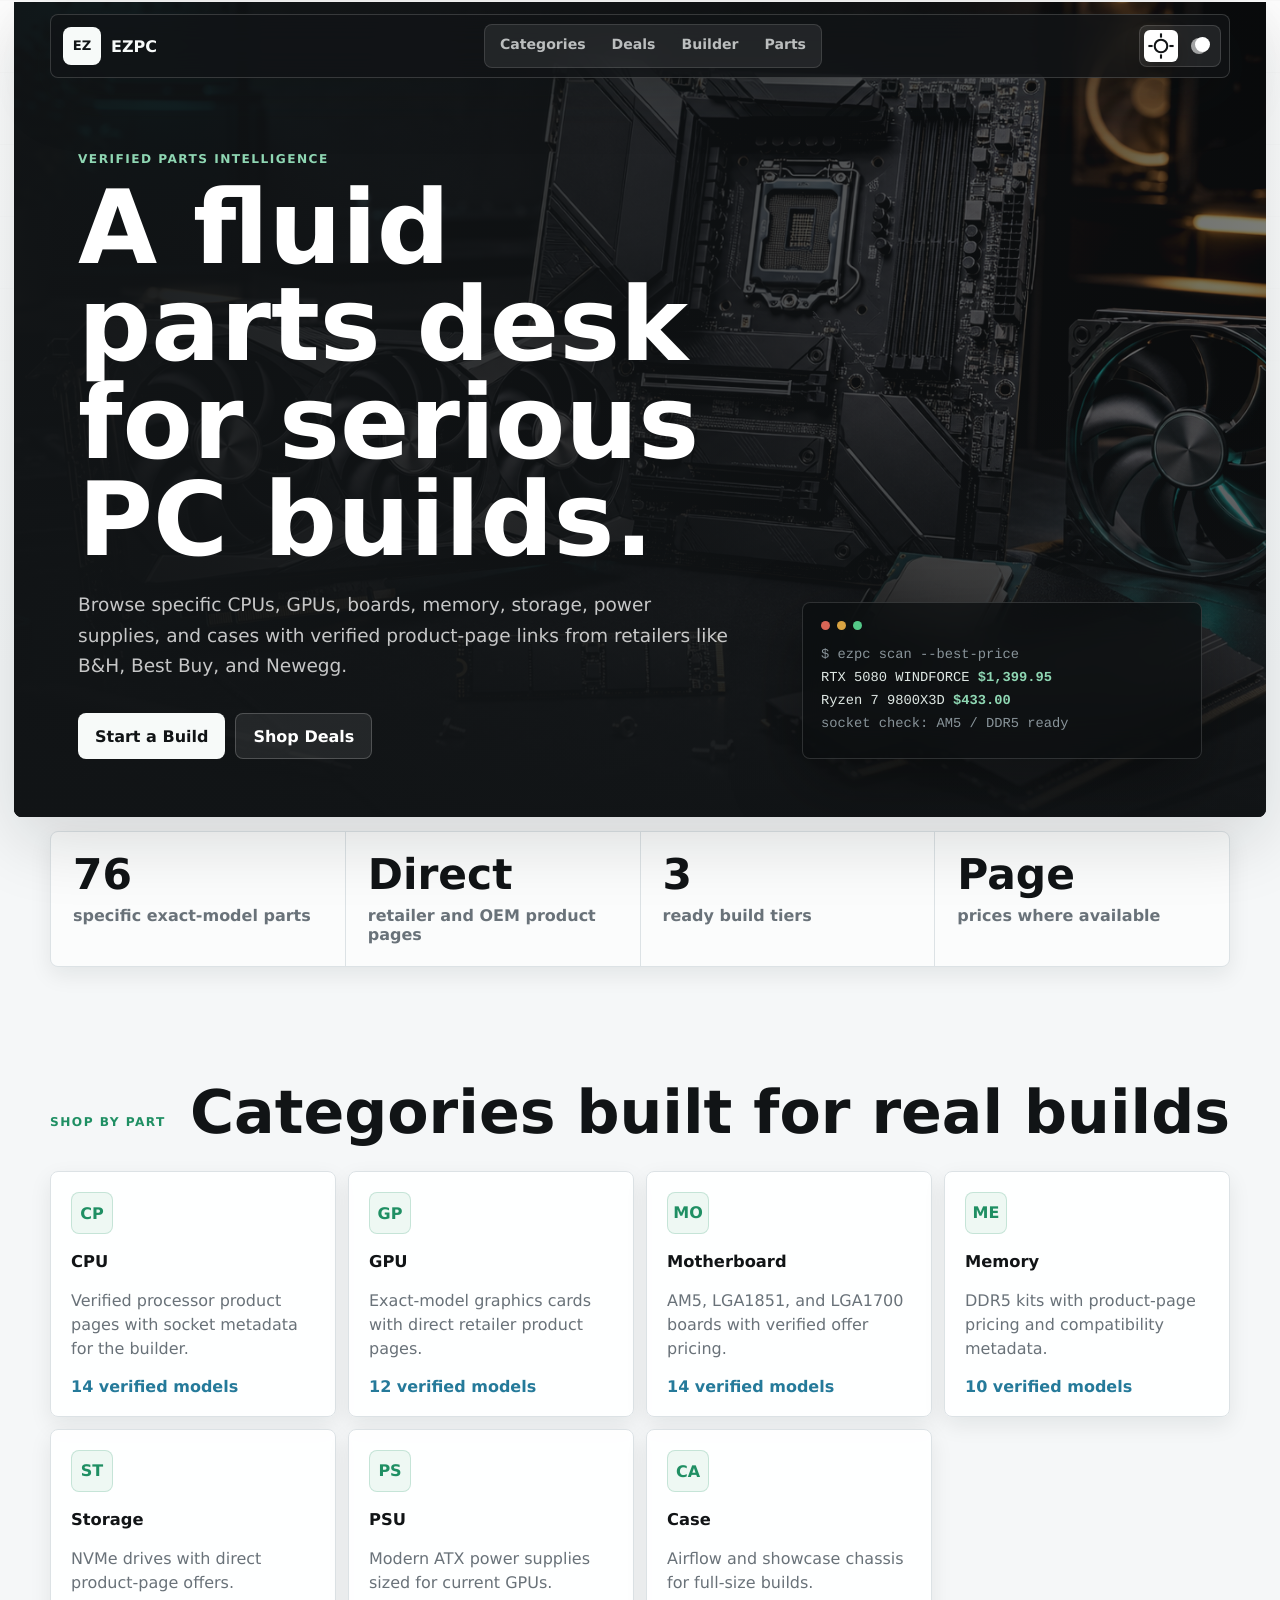
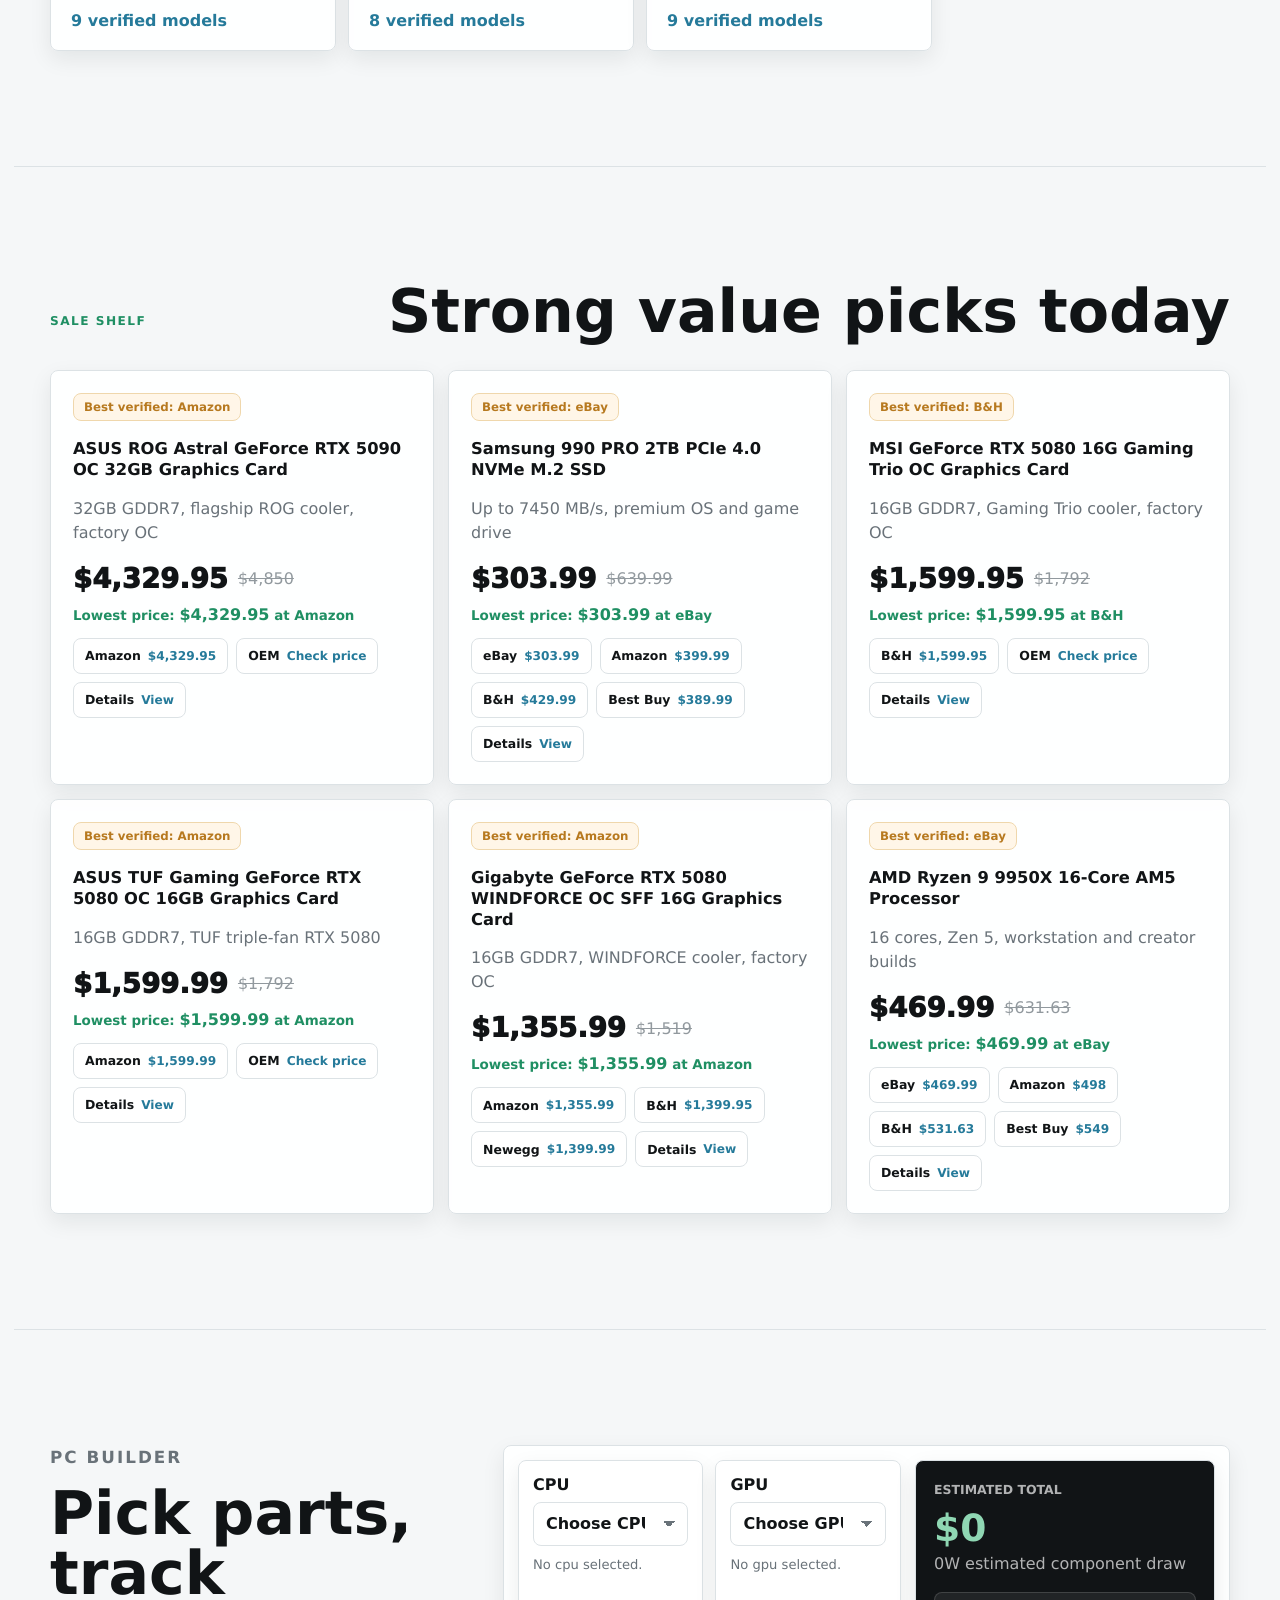
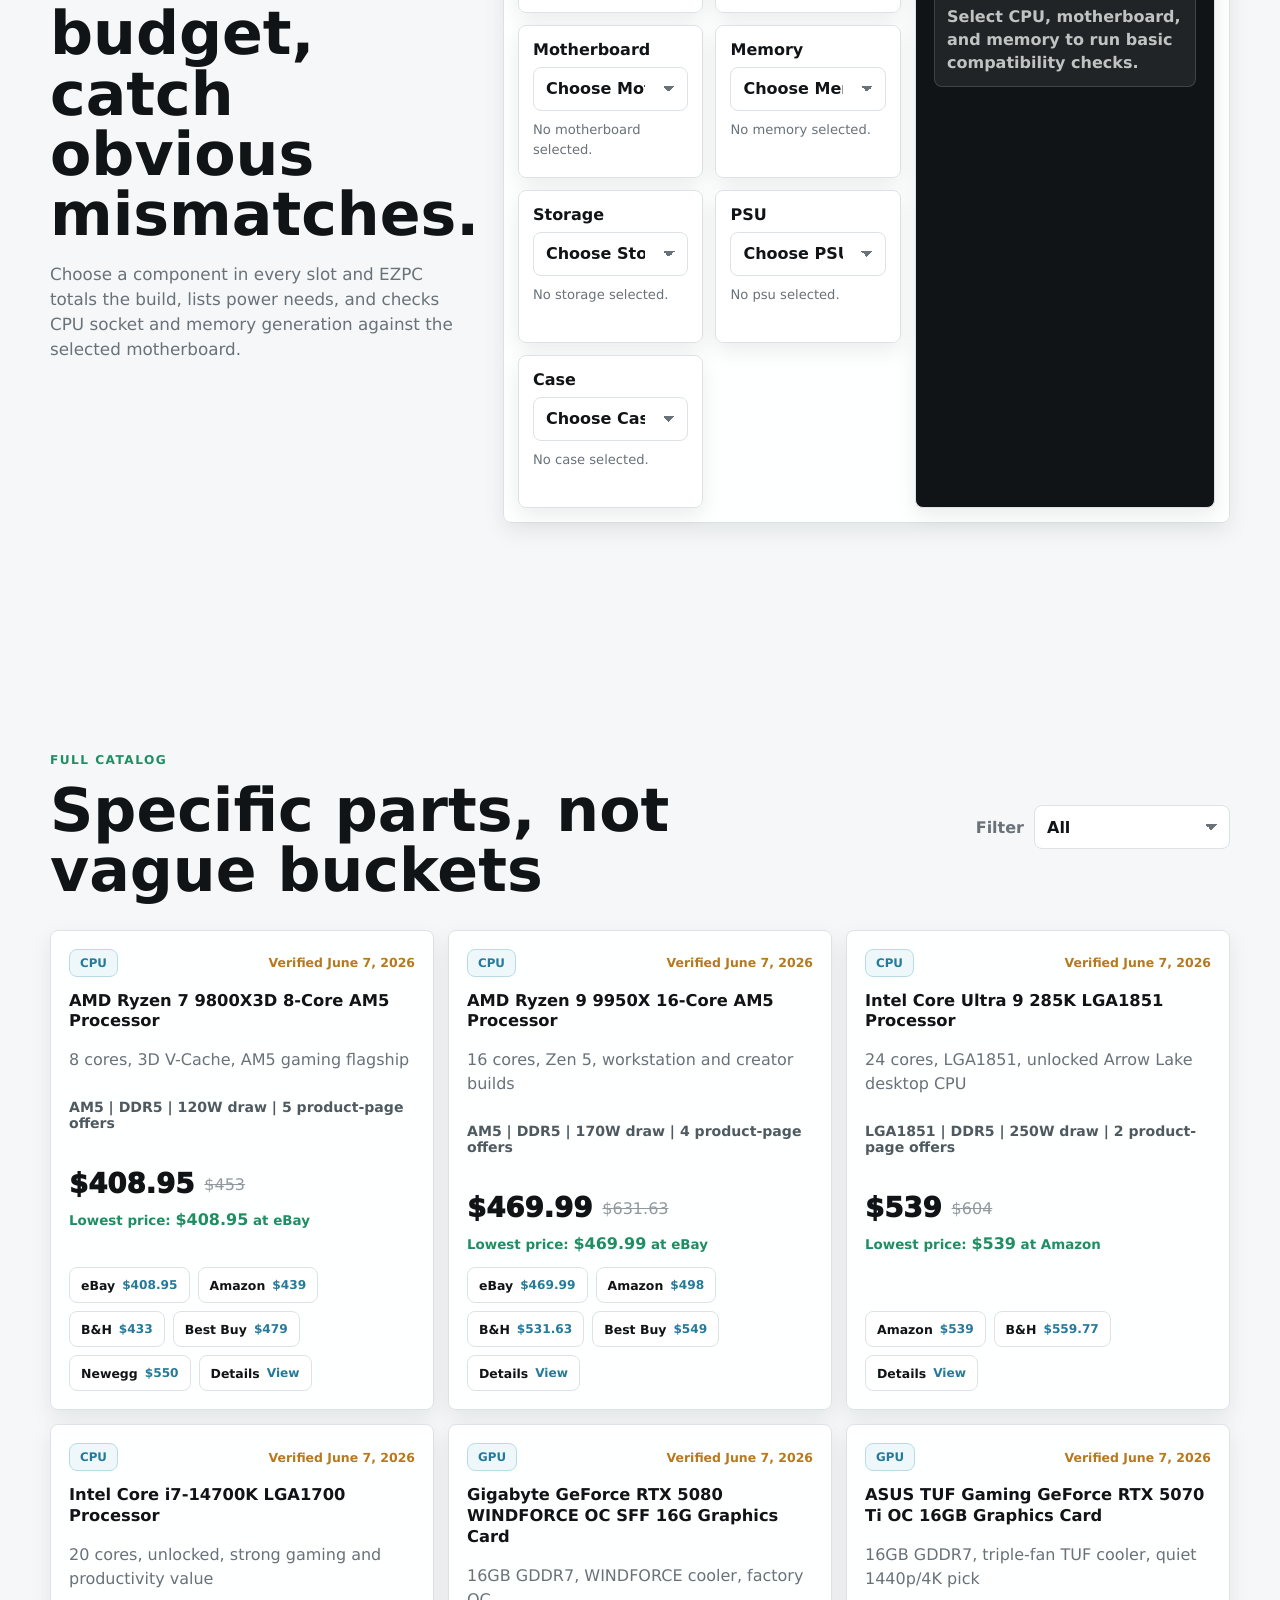
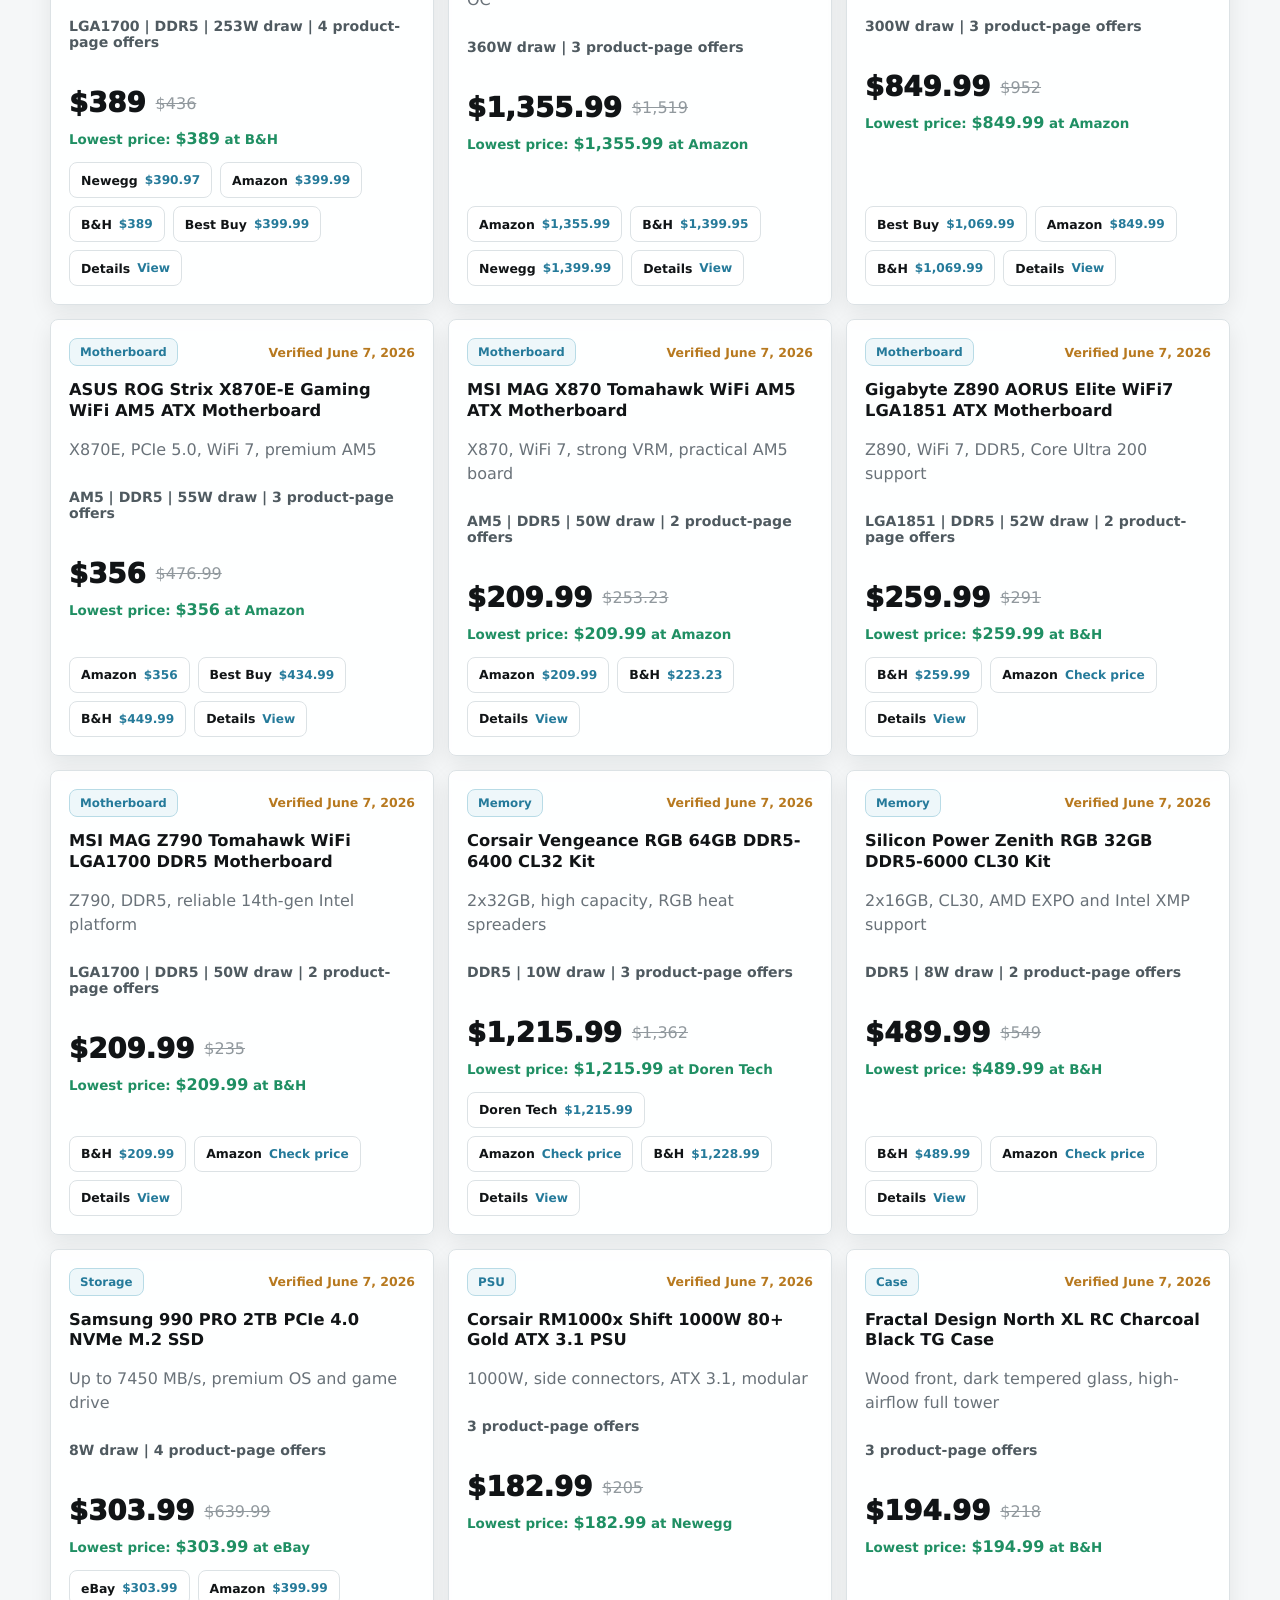
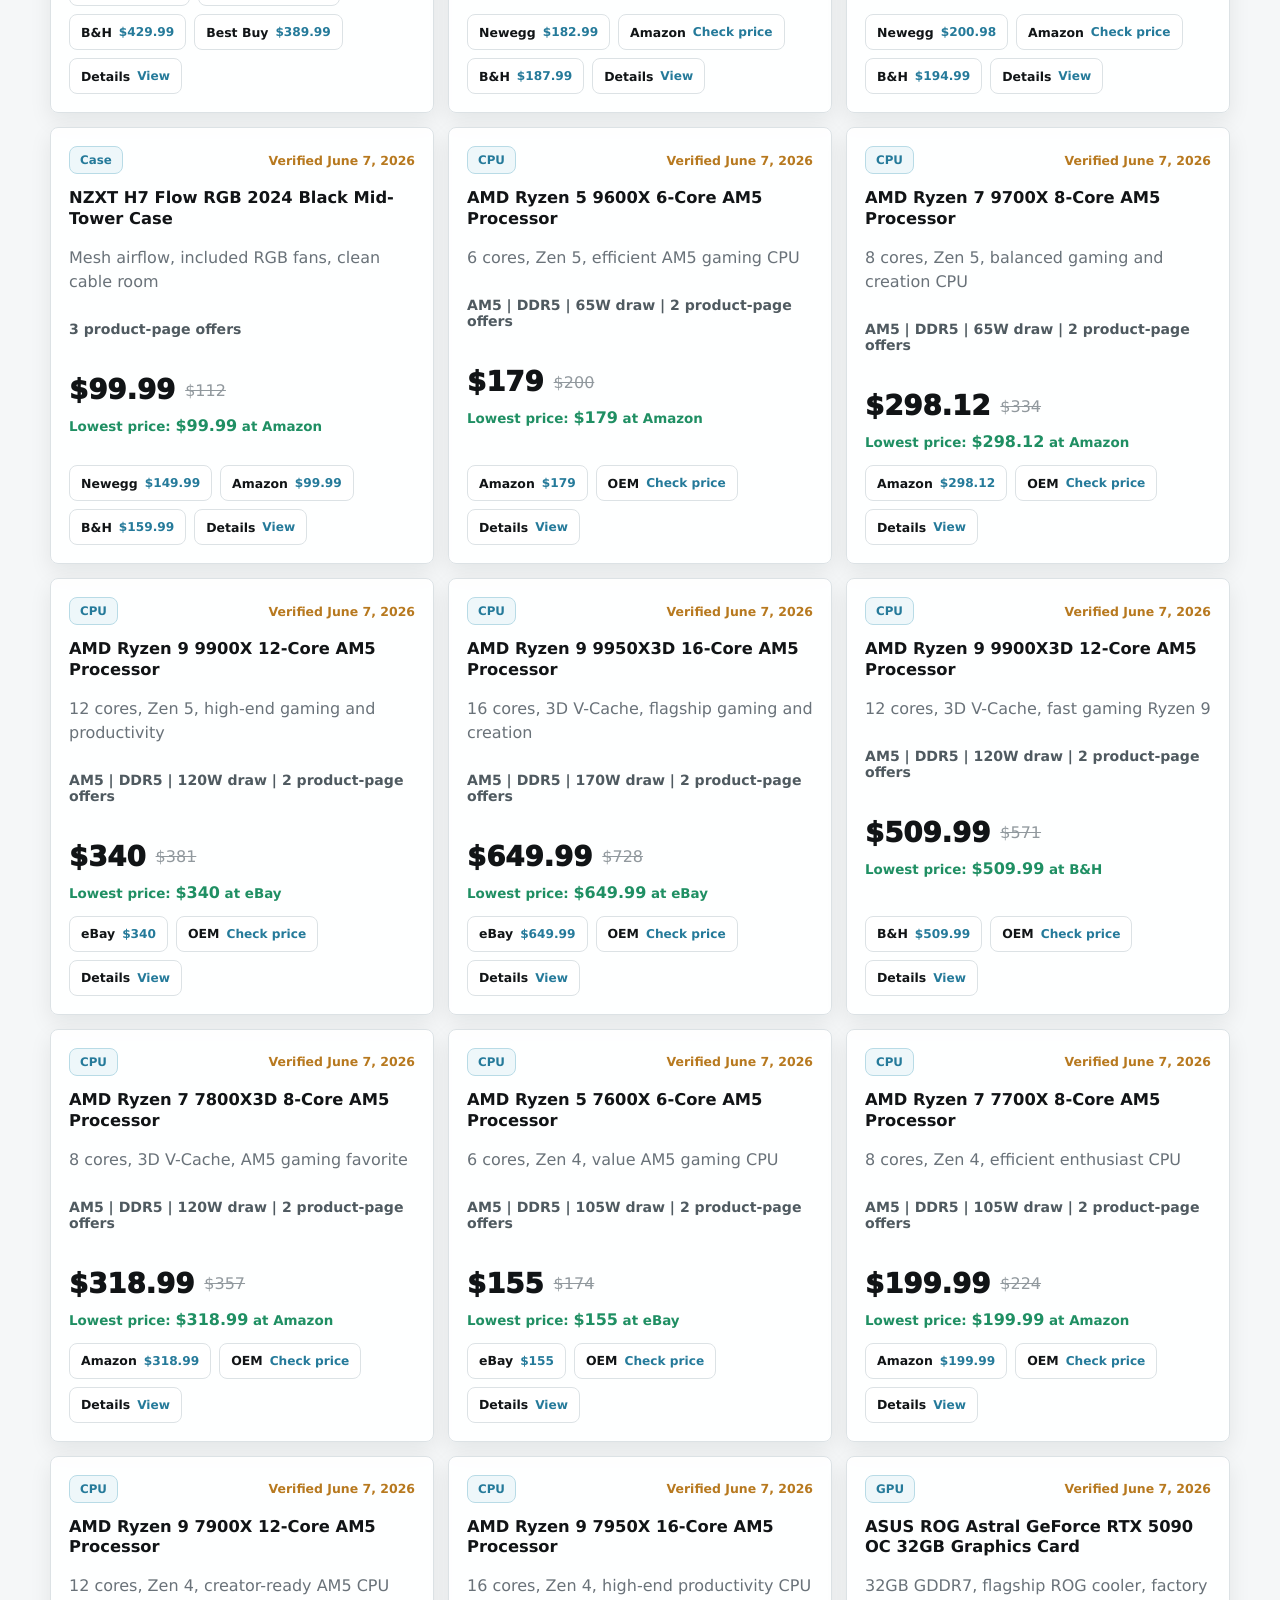
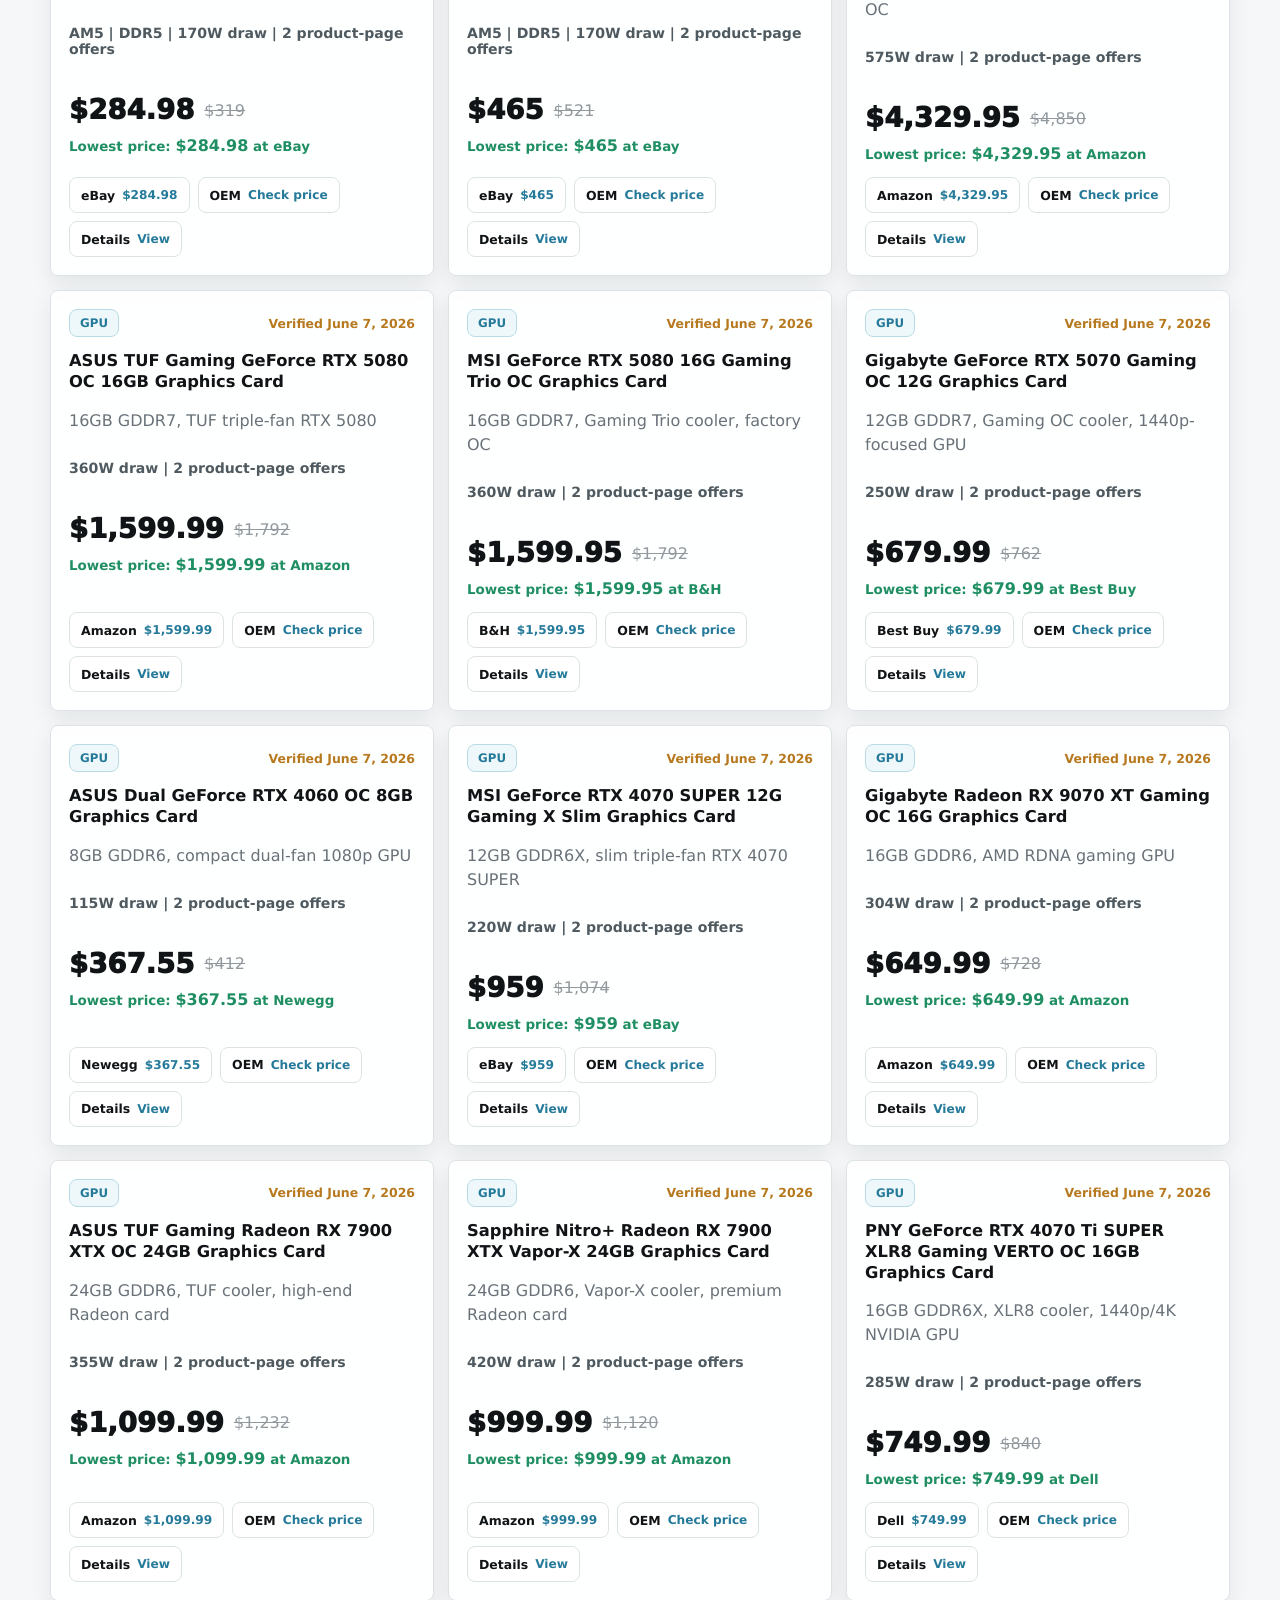
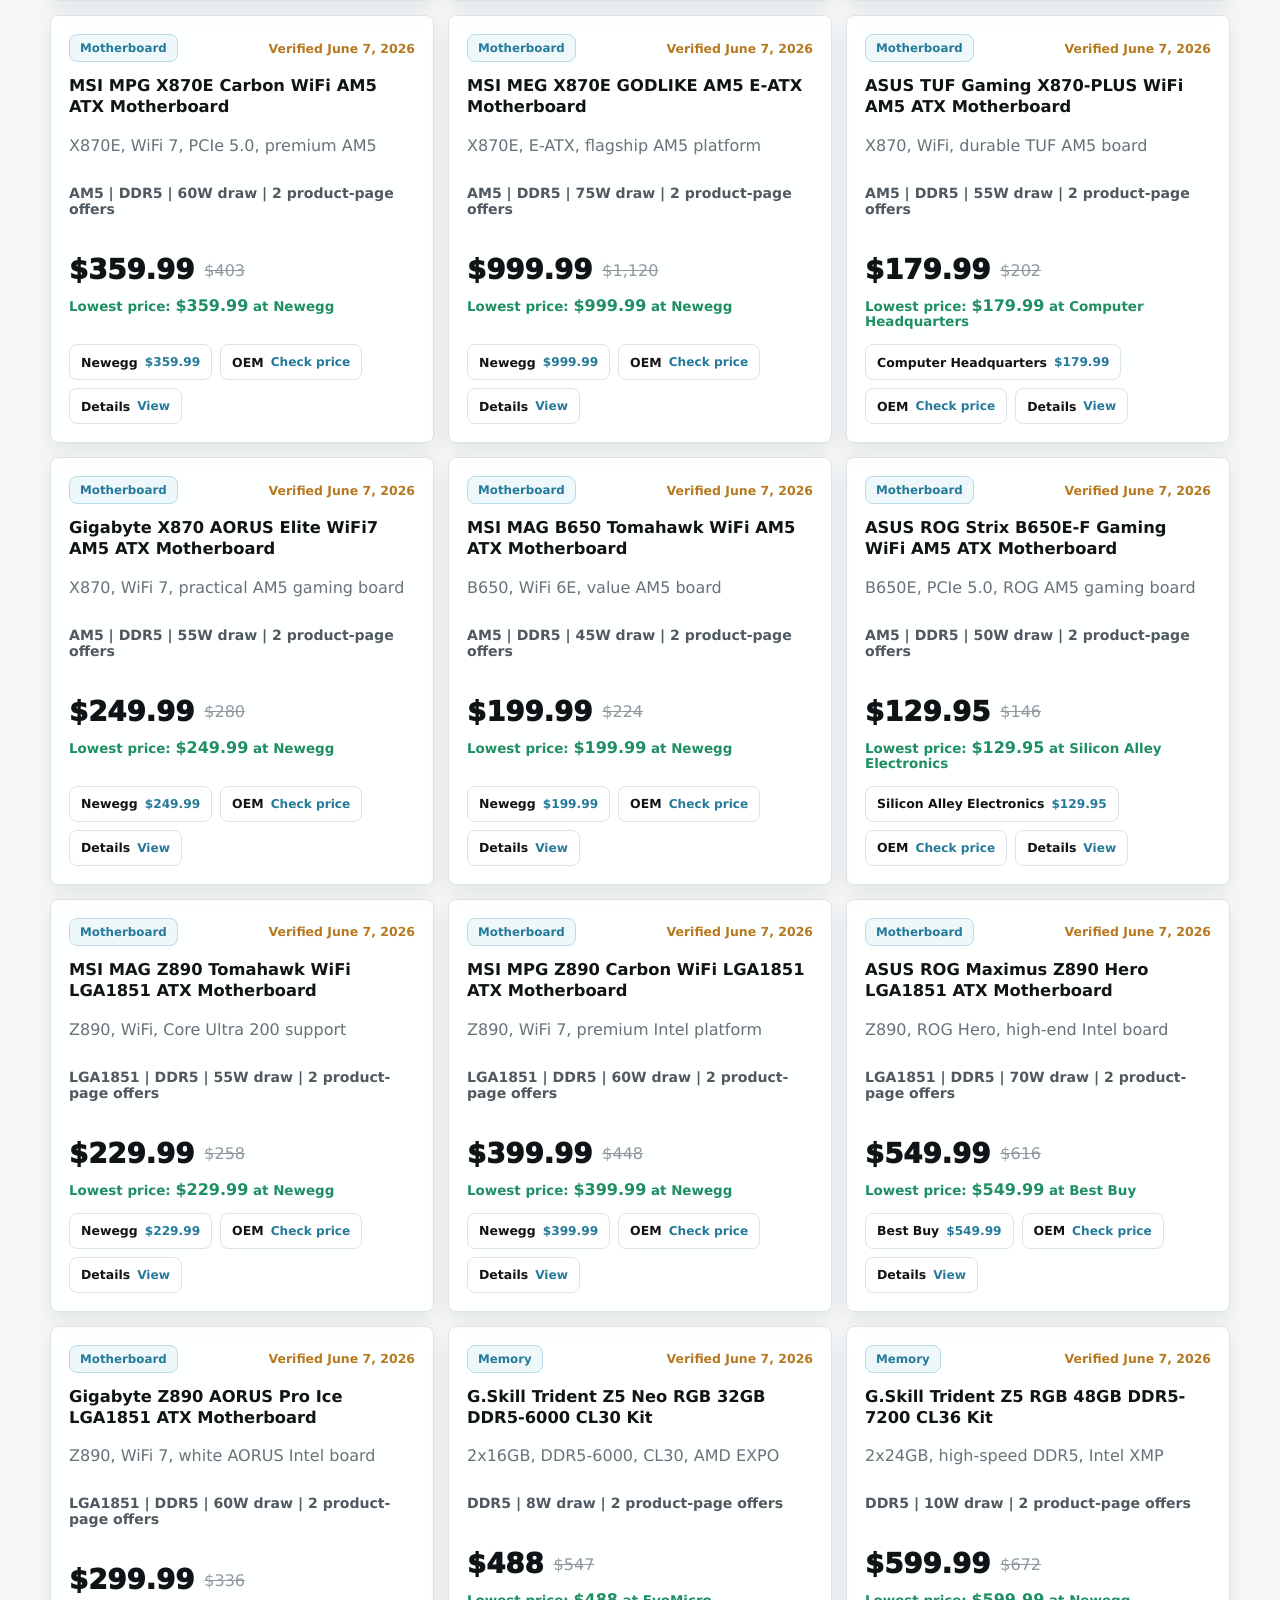
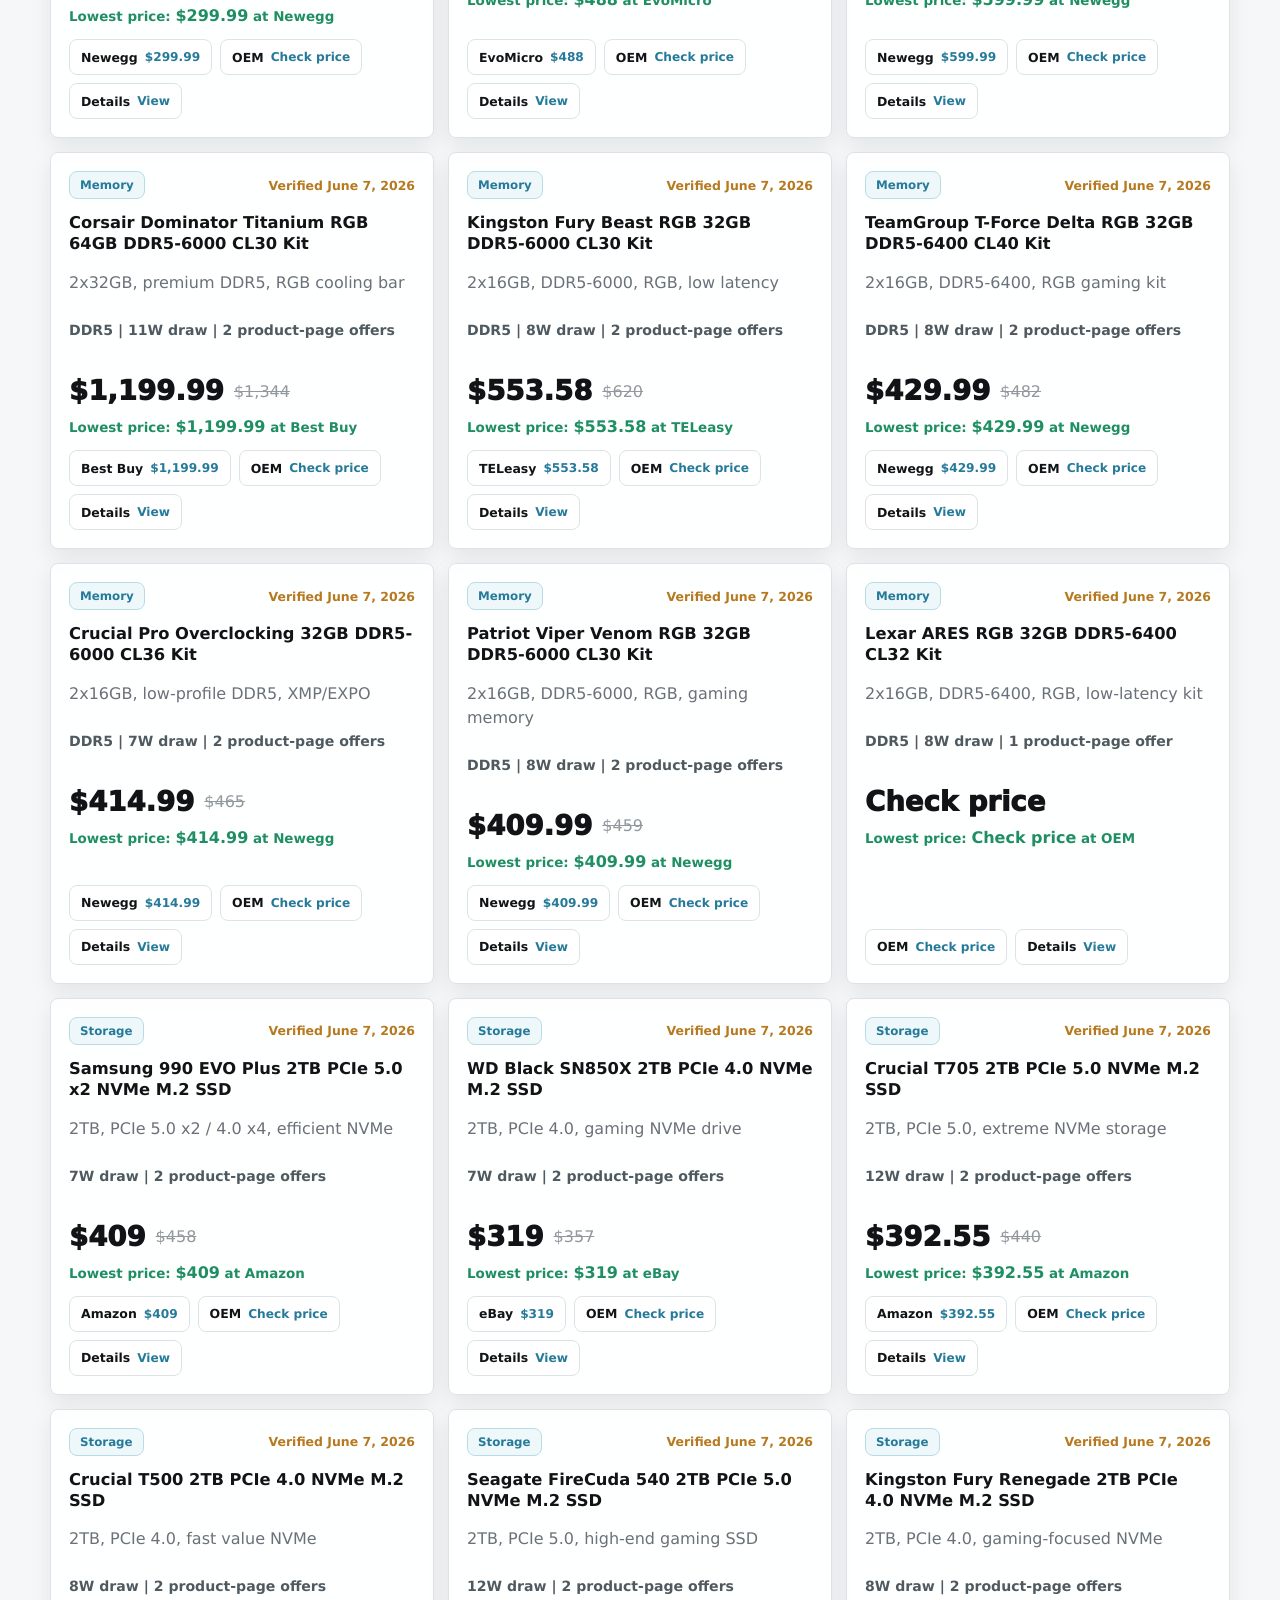
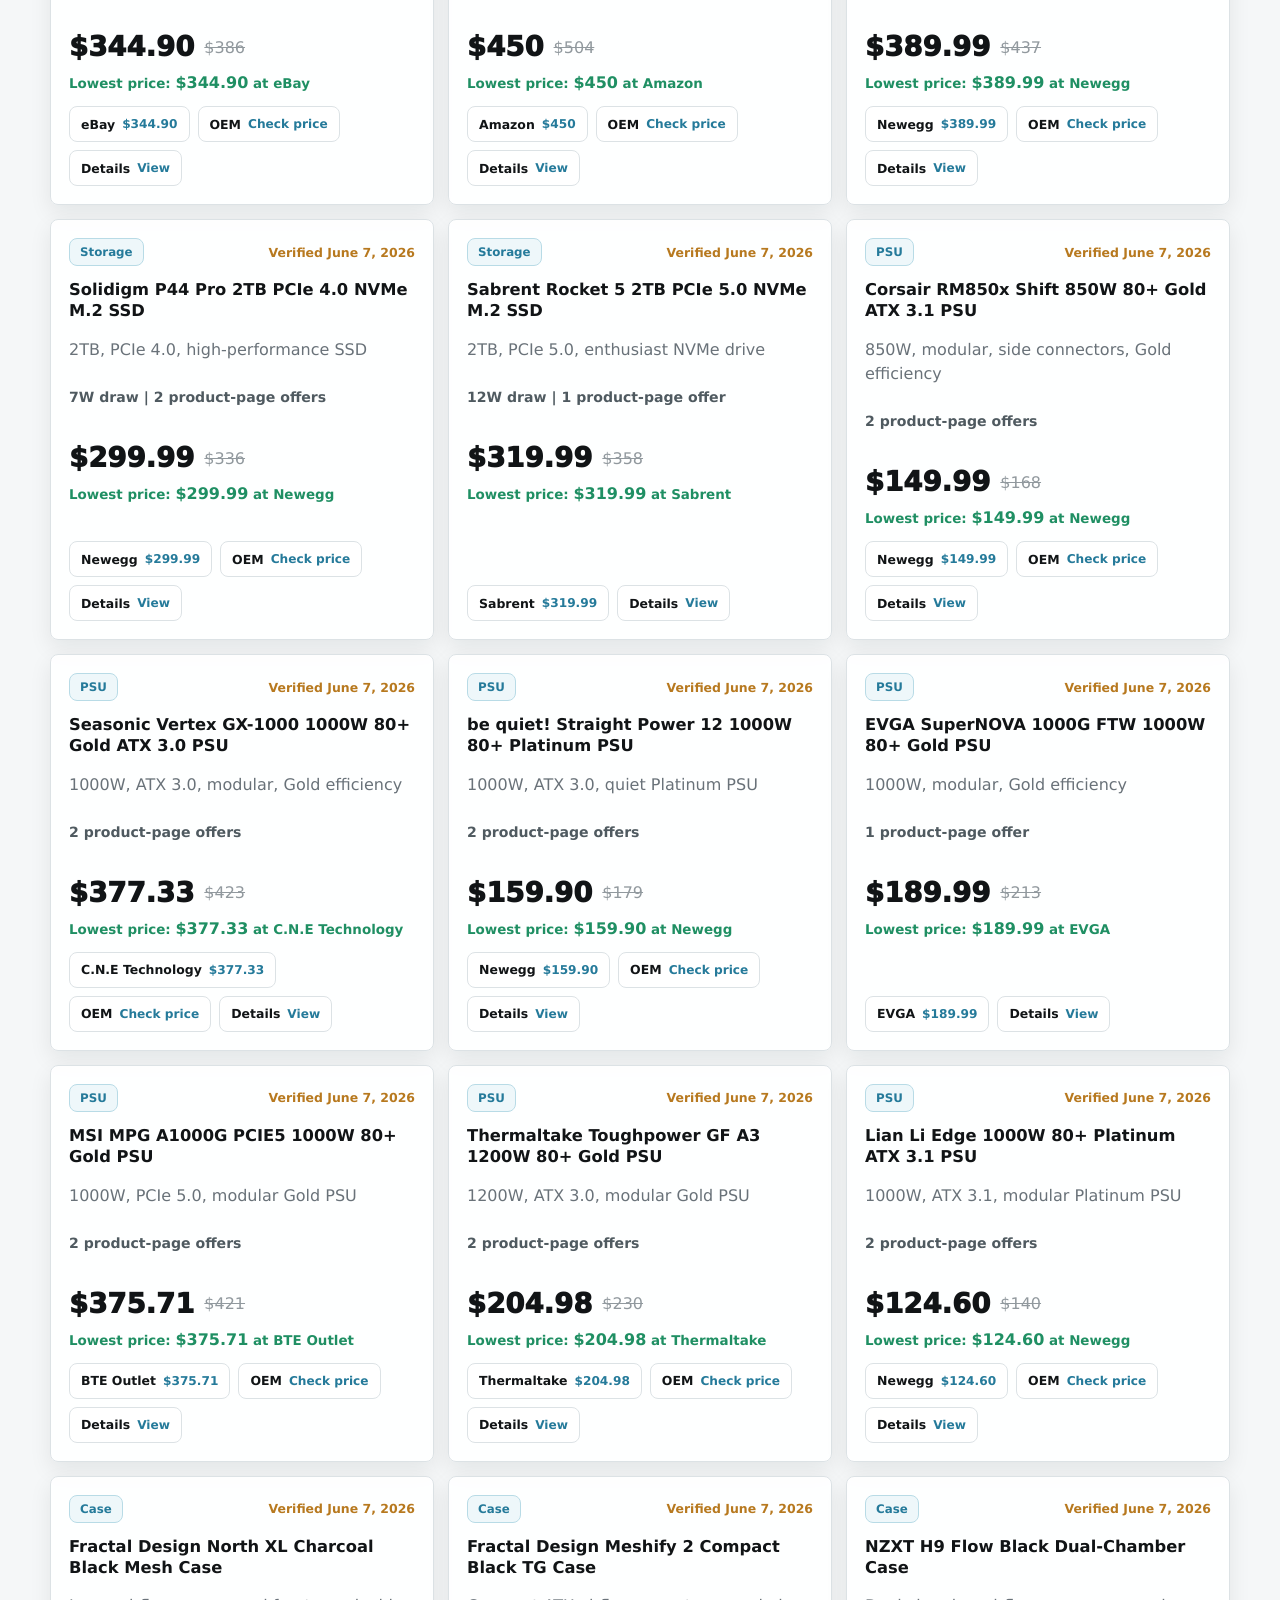
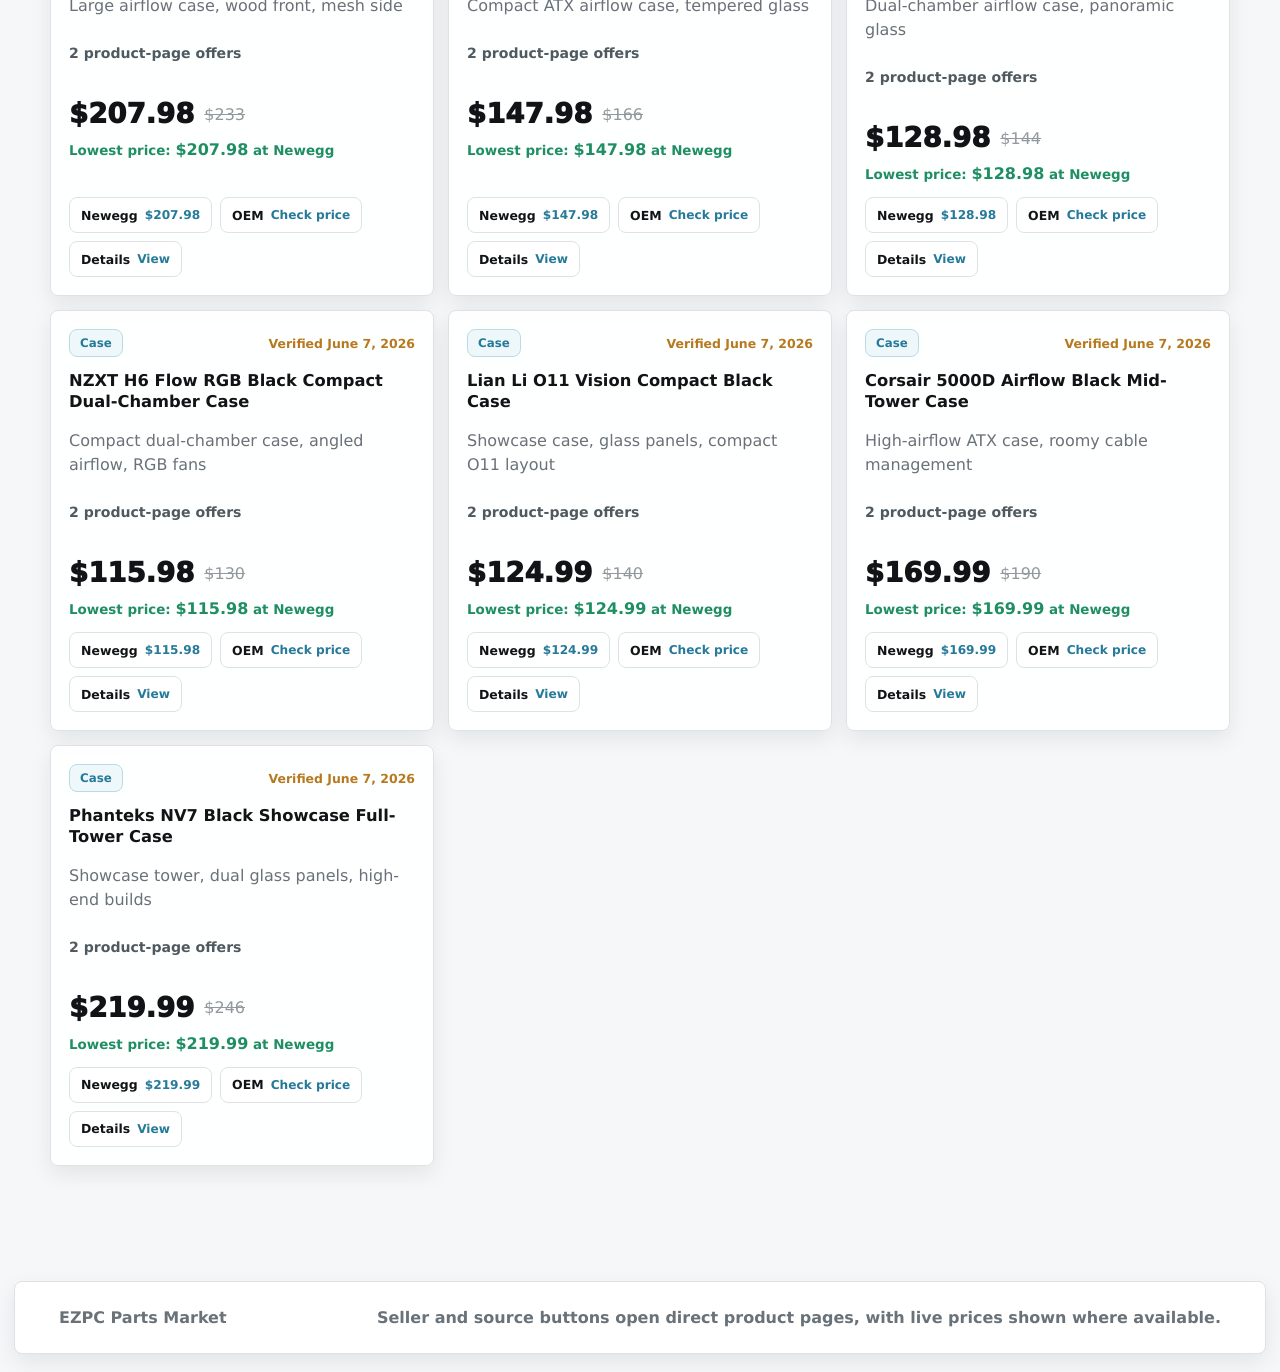
==== commit 857dab15: "Fix dark mode switch" ====
--- a/index.html
+++ b/index.html
@@ -9,7 +9,13 @@
       content="A modern PC parts storefront with exact-model components, sale picks, seller links, and a simple PC builder."
     />
     <script>
-      document.documentElement.dataset.theme = localStorage.getItem("ezpc-theme") || "light";
+      (() => {
+        try {
+          document.documentElement.dataset.theme = localStorage.getItem("ezpc-theme") || "light";
+        } catch (error) {
+          document.documentElement.dataset.theme = "light";
+        }
+      })();
     </script>
     <link rel="stylesheet" href="styles.css" />
   </head>
@@ -26,8 +32,12 @@
         <a href="#catalog">Parts</a>
       </nav>
       <button class="theme-toggle" type="button" aria-label="Switch to dark mode" aria-pressed="false" data-theme-toggle>
-        <span class="theme-toggle-icon" aria-hidden="true"></span>
-        <span class="theme-toggle-text">Dark</span>
+        <span class="theme-option theme-option-sun" aria-hidden="true">
+          <span class="sun-icon"></span>
+        </span>
+        <span class="theme-option theme-option-moon" aria-hidden="true">
+          <span class="moon-icon"></span>
+        </span>
       </button>
     </header>
 
--- a/styles.css
+++ b/styles.css
@@ -39,6 +39,25 @@
   --shadow: 0 24px 70px rgba(0, 0, 0, 0.42);
 }
 
+body[data-theme="dark"] {
+  color-scheme: dark;
+  --bg: #0b0d0e;
+  --paper: #14191b;
+  --paper-soft: #101315;
+  --heading: #f4f8f6;
+  --text: #e3e9e6;
+  --muted: #9aa7a1;
+  --line: #273034;
+  --line-strong: #3d4a50;
+  --accent: #79d5a5;
+  --accent-2: #76c7df;
+  --amber: #e5b85f;
+  --red: #ff8f7f;
+  --green: #79d5a5;
+  --shadow-sm: 0 8px 22px rgba(0, 0, 0, 0.28);
+  --shadow: 0 24px 70px rgba(0, 0, 0, 0.42);
+}
+
 * {
   box-sizing: border-box;
 }
@@ -65,6 +84,12 @@
 }
 
 :root[data-theme="dark"] body {
+  background:
+    linear-gradient(180deg, rgba(20, 25, 27, 0.84), rgba(11, 13, 14, 0.96) 42rem),
+    var(--bg);
+}
+
+body[data-theme="dark"] {
   background:
     linear-gradient(180deg, rgba(20, 25, 27, 0.84), rgba(11, 13, 14, 0.96) 42rem),
     var(--bg);
@@ -179,19 +204,34 @@
 }
 
 .theme-toggle {
+  position: relative;
   display: inline-flex;
   align-items: center;
-  gap: 8px;
+  justify-content: space-between;
+  gap: 2px;
+  width: 82px;
+  min-width: 82px;
   min-height: 42px;
-  padding: 0 11px 0 7px;
+  padding: 4px;
   border: 1px solid rgba(255, 255, 255, 0.14);
   border-radius: var(--radius);
   background: rgba(255, 255, 255, 0.08);
   color: rgba(247, 250, 249, 0.82);
   cursor: pointer;
-  font-size: 0.84rem;
-  font-weight: 900;
   transition: transform var(--speed) ease, background var(--speed) ease, border-color var(--speed) ease, color var(--speed) ease;
+}
+
+.theme-toggle::before {
+  content: "";
+  position: absolute;
+  top: 4px;
+  left: 4px;
+  width: 34px;
+  height: 32px;
+  border-radius: calc(var(--radius) - 2px);
+  background: #ffffff;
+  box-shadow: 0 8px 20px rgba(0, 0, 0, 0.22);
+  transition: transform 260ms cubic-bezier(0.2, 0.8, 0.2, 1), background 220ms ease, box-shadow 220ms ease;
 }
 
 .theme-toggle:hover {
@@ -201,32 +241,82 @@
   color: #ffffff;
 }
 
-.theme-toggle-icon {
+.theme-toggle[data-active-theme="dark"]::before {
+  transform: translateX(38px);
+  background: #dce8ff;
+}
+
+.theme-option {
   position: relative;
+  z-index: 1;
   display: inline-flex;
+  align-items: center;
+  justify-content: center;
   width: 34px;
-  height: 20px;
-  border-radius: 999px;
-  background: rgba(255, 255, 255, 0.18);
-  box-shadow: inset 0 0 0 1px rgba(255, 255, 255, 0.12);
-}
-
-.theme-toggle-icon::before {
+  height: 32px;
+  border-radius: calc(var(--radius) - 2px);
+  color: rgba(255, 255, 255, 0.58);
+  transition: color 220ms ease, transform 220ms ease;
+}
+
+.theme-toggle[data-active-theme="light"] .theme-option-sun,
+.theme-toggle[data-active-theme="dark"] .theme-option-moon {
+  color: var(--ink);
+  transform: scale(1.05);
+}
+
+.theme-toggle[data-active-theme="dark"] .theme-option-sun {
+  color: rgba(255, 255, 255, 0.48);
+}
+
+.sun-icon,
+.moon-icon {
+  position: relative;
+  display: block;
+}
+
+.sun-icon {
+  width: 14px;
+  height: 14px;
+  border: 2px solid currentColor;
+  border-radius: 50%;
+}
+
+.sun-icon::before {
   content: "";
   position: absolute;
-  top: 4px;
-  left: 4px;
-  width: 12px;
-  height: 12px;
-  border-radius: 999px;
+  inset: -7px;
+  background:
+    linear-gradient(currentColor, currentColor) center top / 2px 4px no-repeat,
+    linear-gradient(currentColor, currentColor) center bottom / 2px 4px no-repeat,
+    linear-gradient(90deg, currentColor, currentColor) left center / 4px 2px no-repeat,
+    linear-gradient(90deg, currentColor, currentColor) right center / 4px 2px no-repeat;
+}
+
+.moon-icon {
+  width: 16px;
+  height: 16px;
+  border-radius: 50%;
+  background: currentColor;
+}
+
+.moon-icon::after {
+  content: "";
+  position: absolute;
+  top: -1px;
+  right: -3px;
+  width: 15px;
+  height: 15px;
+  border-radius: 50%;
+  background: #dce8ff;
+}
+
+.theme-toggle[data-active-theme="light"] .moon-icon::after {
   background: #ffffff;
-  box-shadow: 0 4px 10px rgba(0, 0, 0, 0.22);
-  transition: transform 220ms ease, background 220ms ease;
-}
-
-:root[data-theme="dark"] .theme-toggle-icon::before {
-  transform: translateX(14px);
-  background: #8fd7b3;
+}
+
+.theme-toggle[data-active-theme="dark"] .moon-icon::after {
+  background: #dce8ff;
 }
 
 .hero {
@@ -1132,6 +1222,200 @@
   border-color: rgba(121, 213, 165, 0.38);
 }
 
+body[data-theme="dark"]::before {
+  opacity: 0.24;
+  background-image: linear-gradient(rgba(255, 255, 255, 0.05) 1px, transparent 1px);
+}
+
+body[data-theme="dark"] .stats-band {
+  background: var(--line);
+  box-shadow: var(--shadow-sm);
+}
+
+body[data-theme="dark"] .stats-band div,
+body[data-theme="dark"] .category-card,
+body[data-theme="dark"] .deal-card,
+body[data-theme="dark"] .product-card,
+body[data-theme="dark"] .builder-panel,
+body[data-theme="dark"] .slot,
+body[data-theme="dark"] .footer,
+body[data-theme="dark"] .back-link,
+body[data-theme="dark"] .product-media,
+body[data-theme="dark"] .retailer-table-wrap,
+body[data-theme="dark"] .retailer-row {
+  background: var(--paper);
+}
+
+body[data-theme="dark"] .category-card:hover,
+body[data-theme="dark"] .deal-card:hover,
+body[data-theme="dark"] .product-card:hover {
+  background: #182023;
+  border-color: rgba(121, 213, 165, 0.42);
+}
+
+body[data-theme="dark"] h2,
+body[data-theme="dark"] h3,
+body[data-theme="dark"] .stats-band strong,
+body[data-theme="dark"] .price,
+body[data-theme="dark"] .slot label,
+body[data-theme="dark"] .seller-link,
+body[data-theme="dark"] .back-link:hover {
+  color: var(--heading);
+}
+
+body[data-theme="dark"] .category-icon {
+  border-color: rgba(121, 213, 165, 0.28);
+  background: rgba(121, 213, 165, 0.12);
+  color: var(--accent);
+}
+
+body[data-theme="dark"] .deal-tag {
+  border-color: rgba(229, 184, 95, 0.3);
+  background: rgba(229, 184, 95, 0.12);
+  color: var(--amber);
+}
+
+body[data-theme="dark"] .seller-link,
+body[data-theme="dark"] select {
+  background-color: #101416;
+}
+
+body[data-theme="dark"] .seller-link:hover {
+  background: rgba(118, 199, 223, 0.12);
+  border-color: rgba(118, 199, 223, 0.42);
+}
+
+body[data-theme="dark"] select {
+  border-color: var(--line);
+  color: var(--heading);
+  background:
+    linear-gradient(45deg, transparent 50%, var(--muted) 50%) right 18px center / 6px 6px no-repeat,
+    linear-gradient(135deg, var(--muted) 50%, transparent 50%) right 12px center / 6px 6px no-repeat,
+    #101416;
+}
+
+body[data-theme="dark"] select:hover {
+  border-color: var(--line-strong);
+  background-color: #12191b;
+}
+
+body[data-theme="dark"] .category-pill {
+  border-color: rgba(118, 199, 223, 0.34);
+  background: rgba(118, 199, 223, 0.12);
+}
+
+body[data-theme="dark"] .specs {
+  color: #b9c5c0;
+}
+
+body[data-theme="dark"] .product-info-panel,
+body[data-theme="dark"] .summary {
+  background: #0f1213;
+}
+
+body[data-theme="dark"] .product-overview,
+body[data-theme="dark"] .compatibility {
+  border-color: rgba(255, 255, 255, 0.12);
+  background: rgba(255, 255, 255, 0.055);
+}
+
+body[data-theme="dark"] .retailer-row:hover {
+  background: rgba(121, 213, 165, 0.08);
+  border-color: rgba(121, 213, 165, 0.38);
+}
+
+body[data-theme="light"] {
+  background:
+    linear-gradient(180deg, rgba(255, 255, 255, 0.9), rgba(245, 247, 248, 0.94) 42rem),
+    var(--bg);
+  color: var(--text);
+}
+
+body[data-theme="light"]::before {
+  opacity: 0.32;
+  background-image: linear-gradient(rgba(17, 20, 22, 0.055) 1px, transparent 1px);
+}
+
+body[data-theme="light"] .theme-toggle::before {
+  transform: translateX(0);
+  background: #ffffff;
+}
+
+body[data-theme="light"] .stats-band div,
+body[data-theme="light"] .category-card,
+body[data-theme="light"] .deal-card,
+body[data-theme="light"] .product-card,
+body[data-theme="light"] .builder-panel,
+body[data-theme="light"] .slot,
+body[data-theme="light"] .footer,
+body[data-theme="light"] .back-link,
+body[data-theme="light"] .product-media,
+body[data-theme="light"] .retailer-table-wrap,
+body[data-theme="light"] .retailer-row {
+  background: rgba(255, 255, 255, 0.9);
+}
+
+body[data-theme="light"] .footer,
+body[data-theme="light"] .back-link,
+body[data-theme="light"] .product-media,
+body[data-theme="light"] .retailer-table-wrap,
+body[data-theme="light"] .retailer-row {
+  background: #ffffff;
+}
+
+body[data-theme="light"] h2,
+body[data-theme="light"] h3,
+body[data-theme="light"] .stats-band strong,
+body[data-theme="light"] .price,
+body[data-theme="light"] .slot label {
+  color: var(--ink);
+}
+
+body[data-theme="light"] .seller-link {
+  background: #ffffff;
+  color: var(--ink);
+}
+
+body[data-theme="light"] .seller-link:hover {
+  background: #eef7fa;
+  border-color: rgba(37, 122, 154, 0.34);
+}
+
+body[data-theme="light"] select {
+  color: var(--ink);
+  background:
+    linear-gradient(45deg, transparent 50%, var(--muted) 50%) right 18px center / 6px 6px no-repeat,
+    linear-gradient(135deg, var(--muted) 50%, transparent 50%) right 12px center / 6px 6px no-repeat,
+    #ffffff;
+}
+
+body[data-theme="light"] .category-icon {
+  border-color: rgba(31, 143, 99, 0.2);
+  background: #eef8f3;
+  color: var(--accent);
+}
+
+body[data-theme="light"] .deal-tag {
+  border-color: #efd7ac;
+  background: #fff6e8;
+  color: var(--amber);
+}
+
+body[data-theme="light"] .category-pill {
+  border-color: #b8dbe6;
+  background: #eef7fa;
+  color: var(--accent-2);
+}
+
+body[data-theme="light"] .specs {
+  color: #4f5a60;
+}
+
+body[data-theme="light"] .retailer-row:hover {
+  background: #f7fbf9;
+  border-color: rgba(31, 143, 99, 0.34);
+}
+
 @keyframes reveal {
   from {
     opacity: 0;
@@ -1217,11 +1501,6 @@
     overflow-x: auto;
   }
 
-  .theme-toggle {
-    width: 100%;
-    justify-content: space-between;
-  }
-
   .nav a {
     flex: 1 0 auto;
     text-align: center;
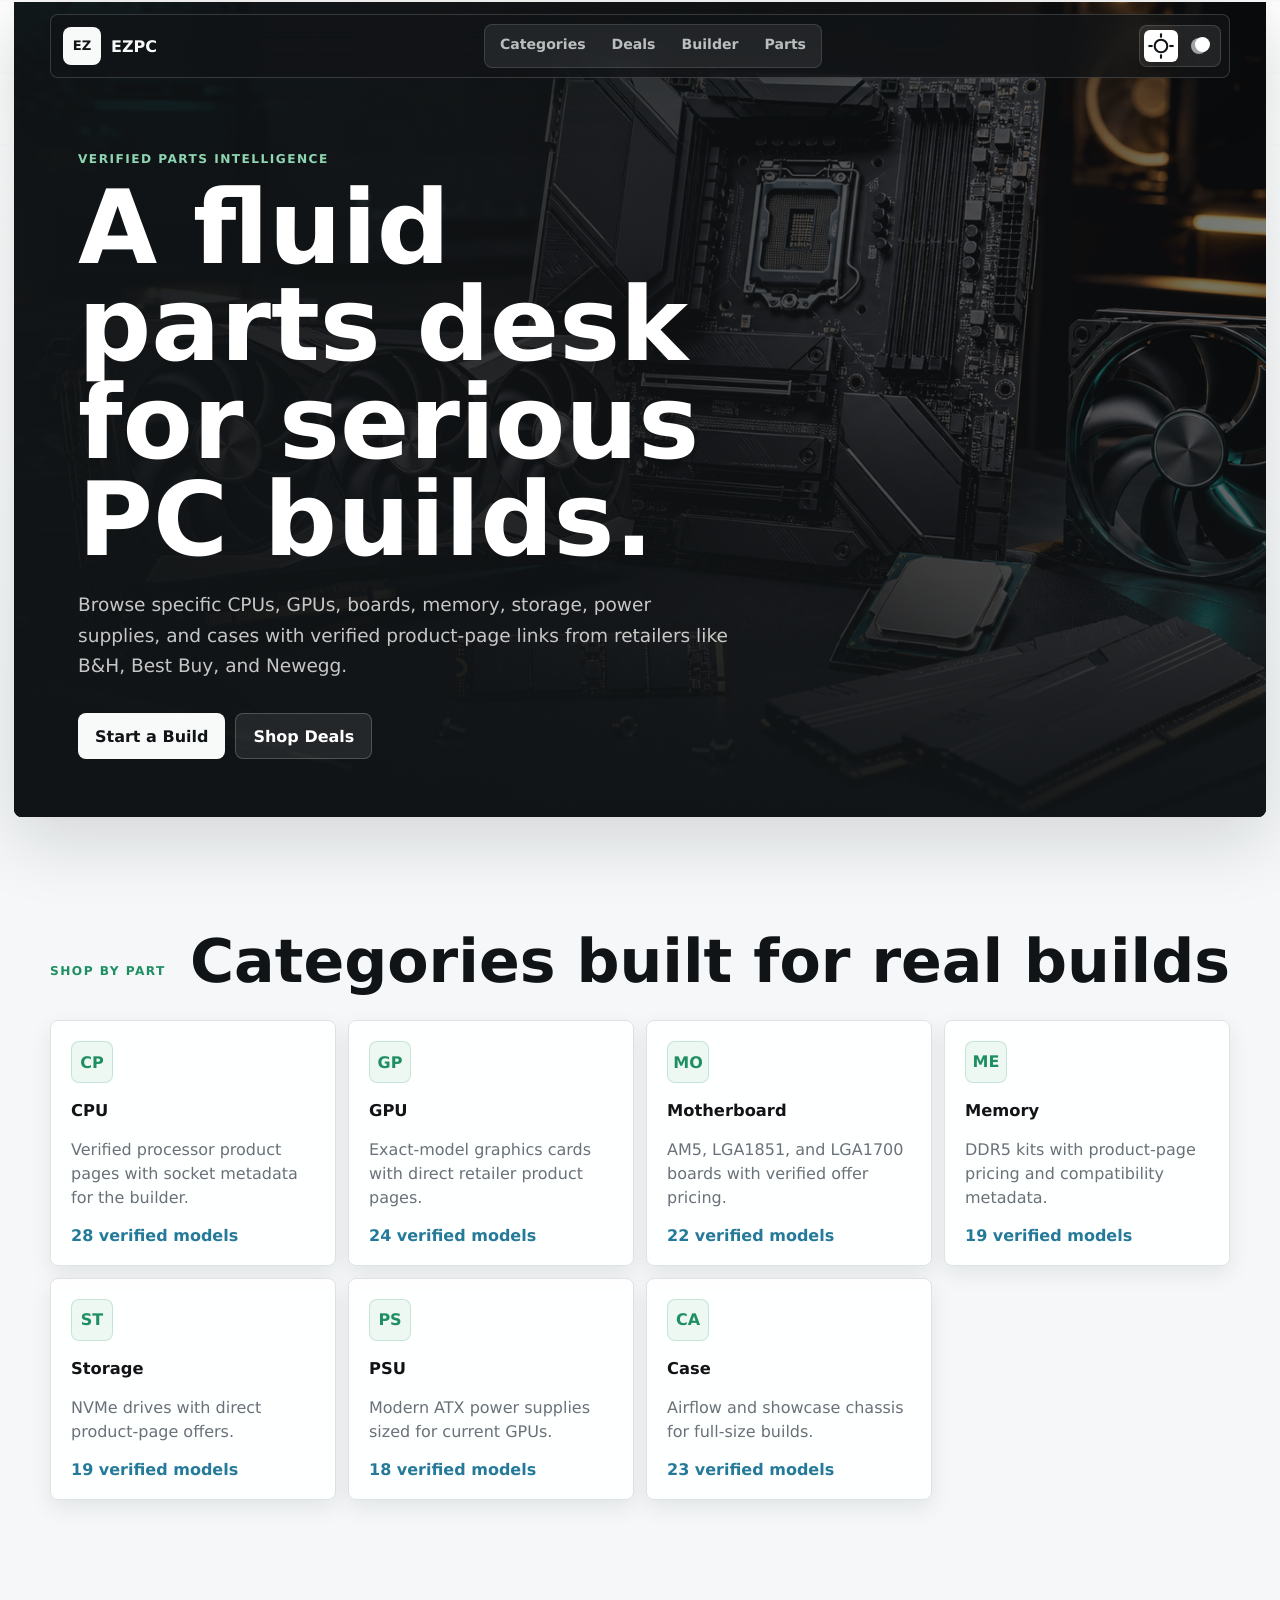
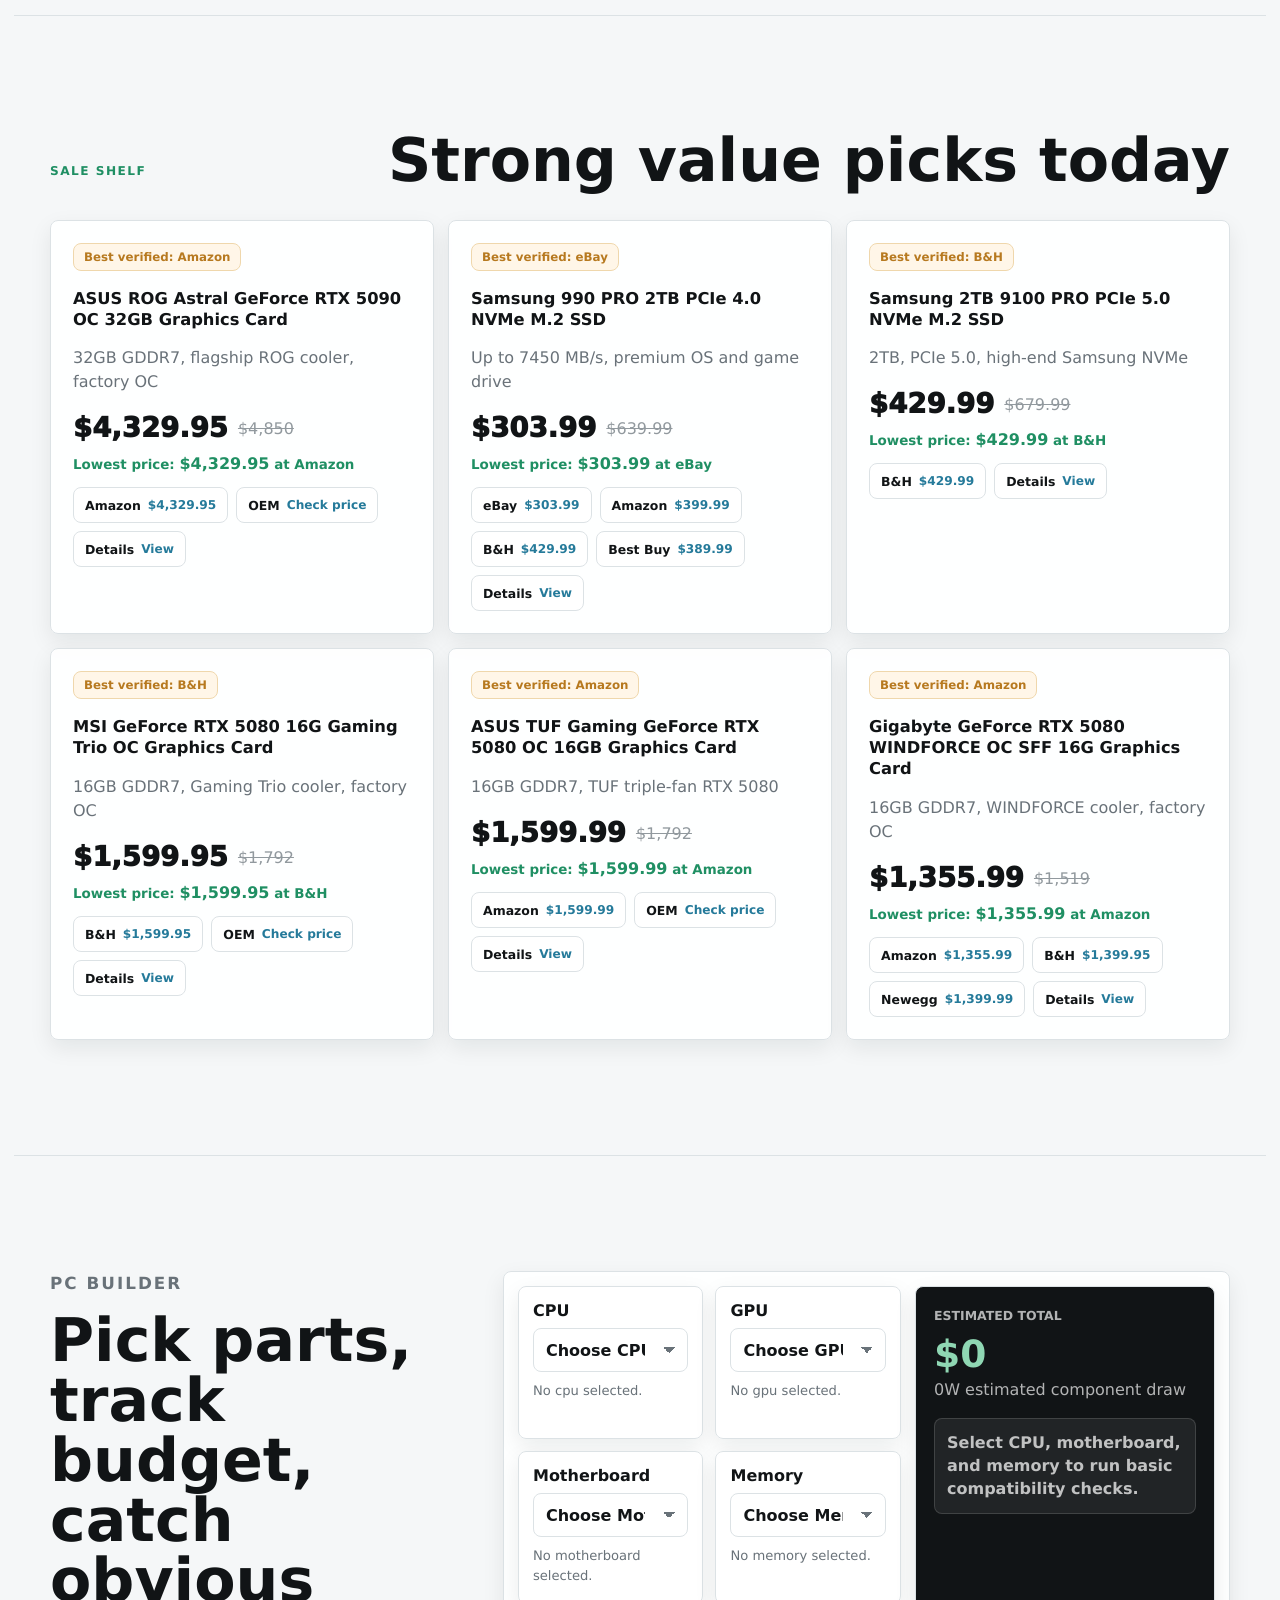
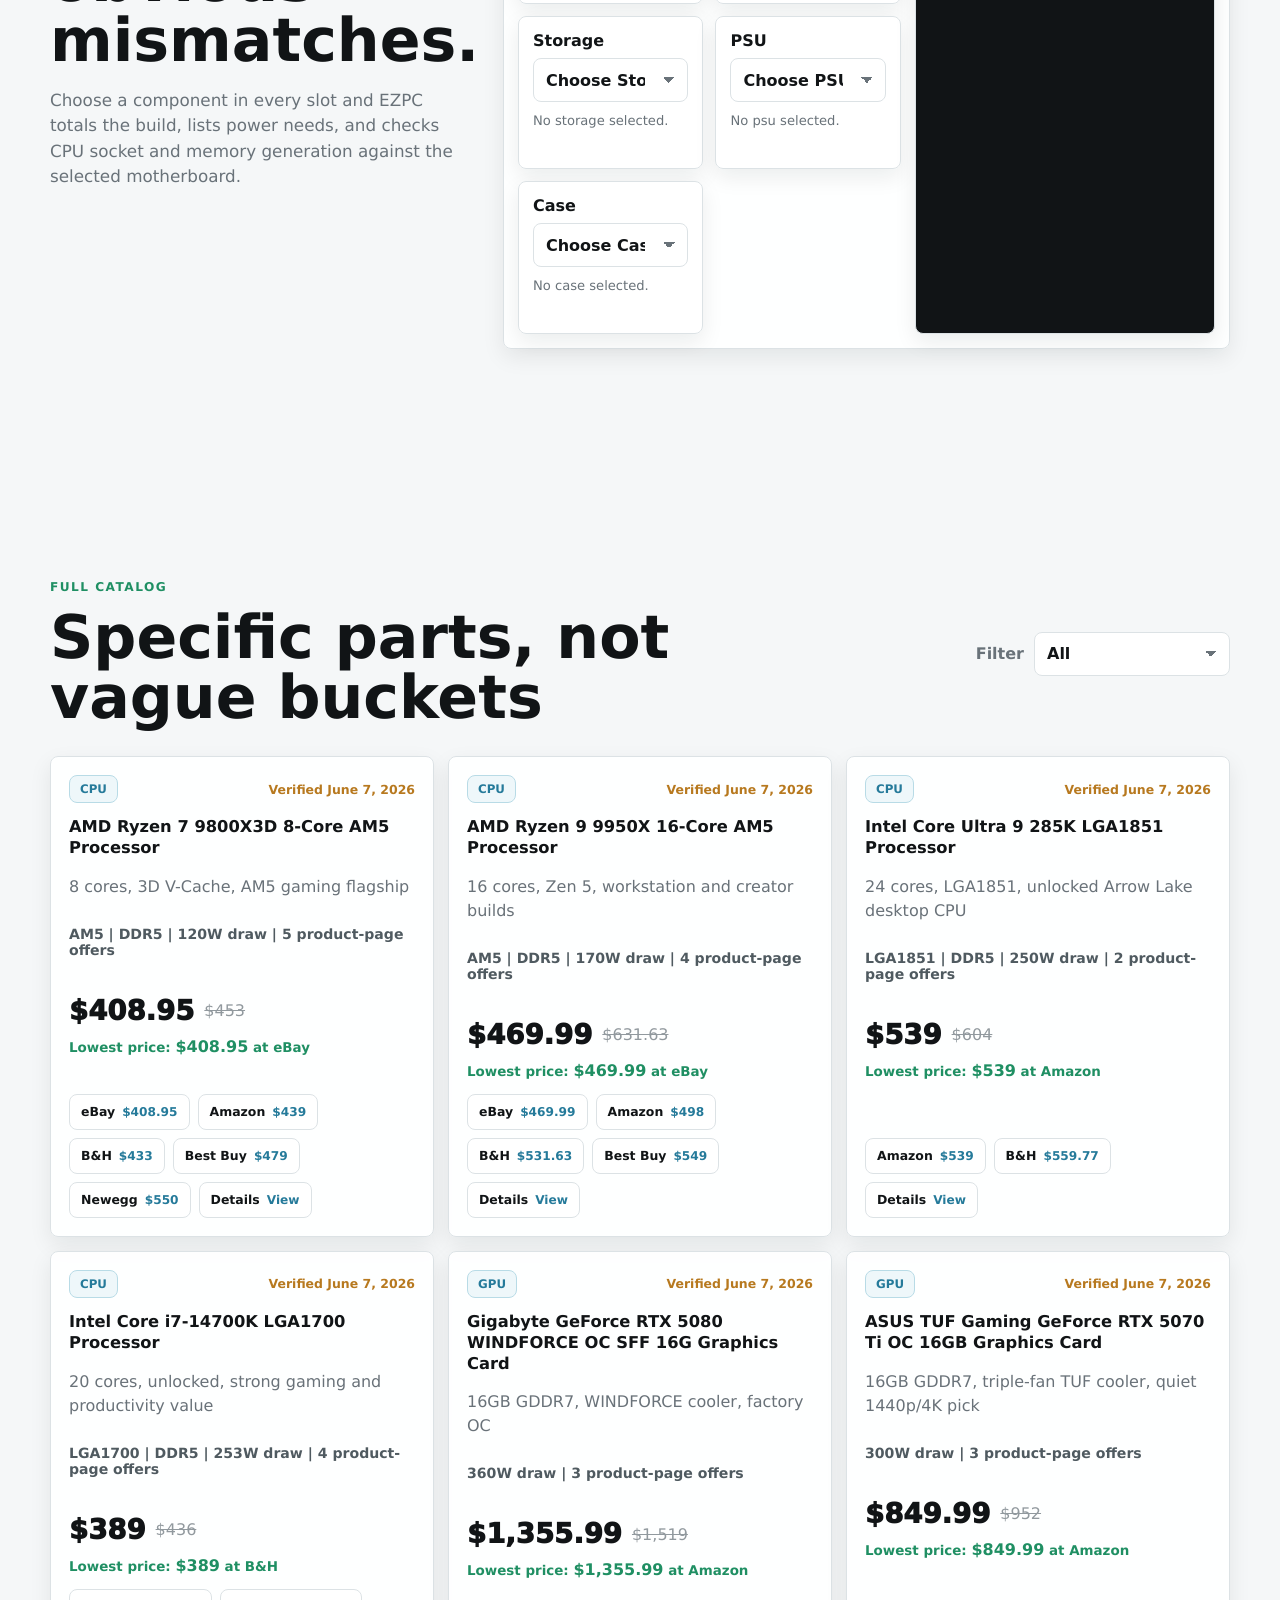
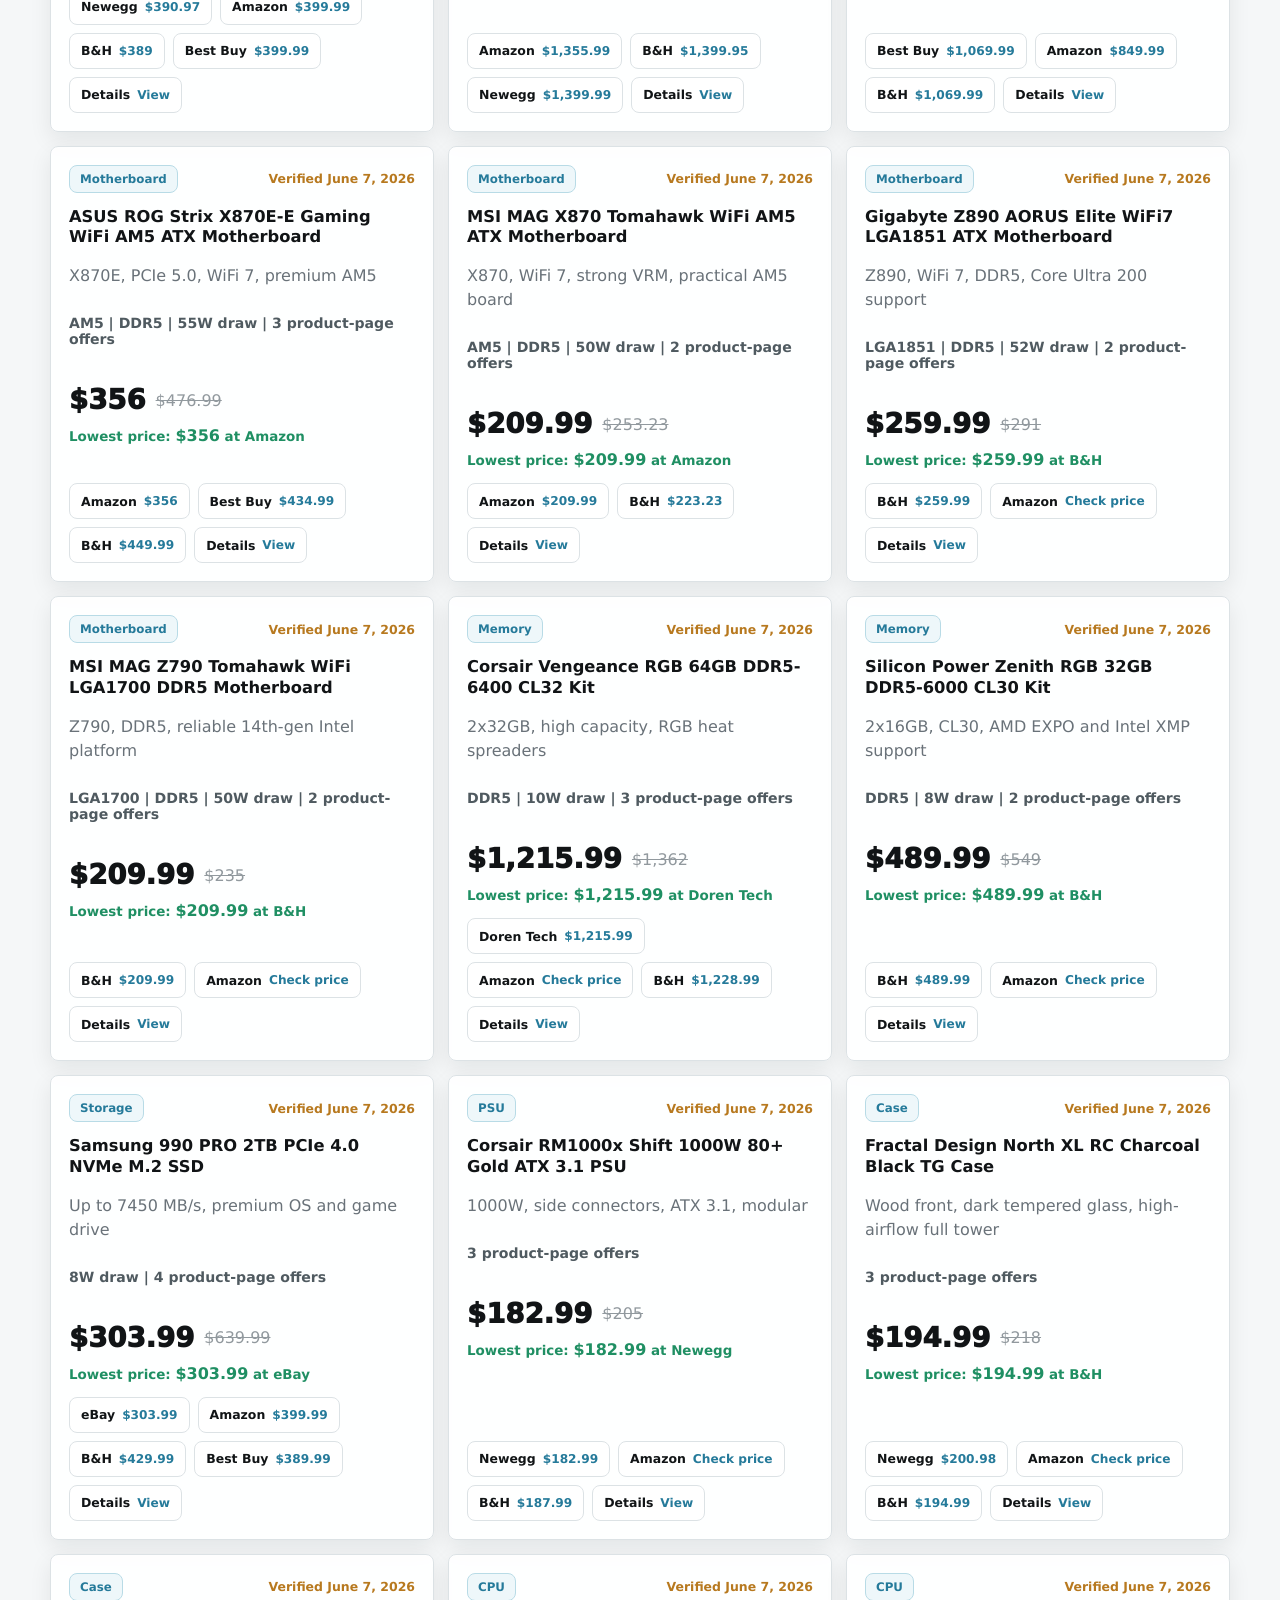
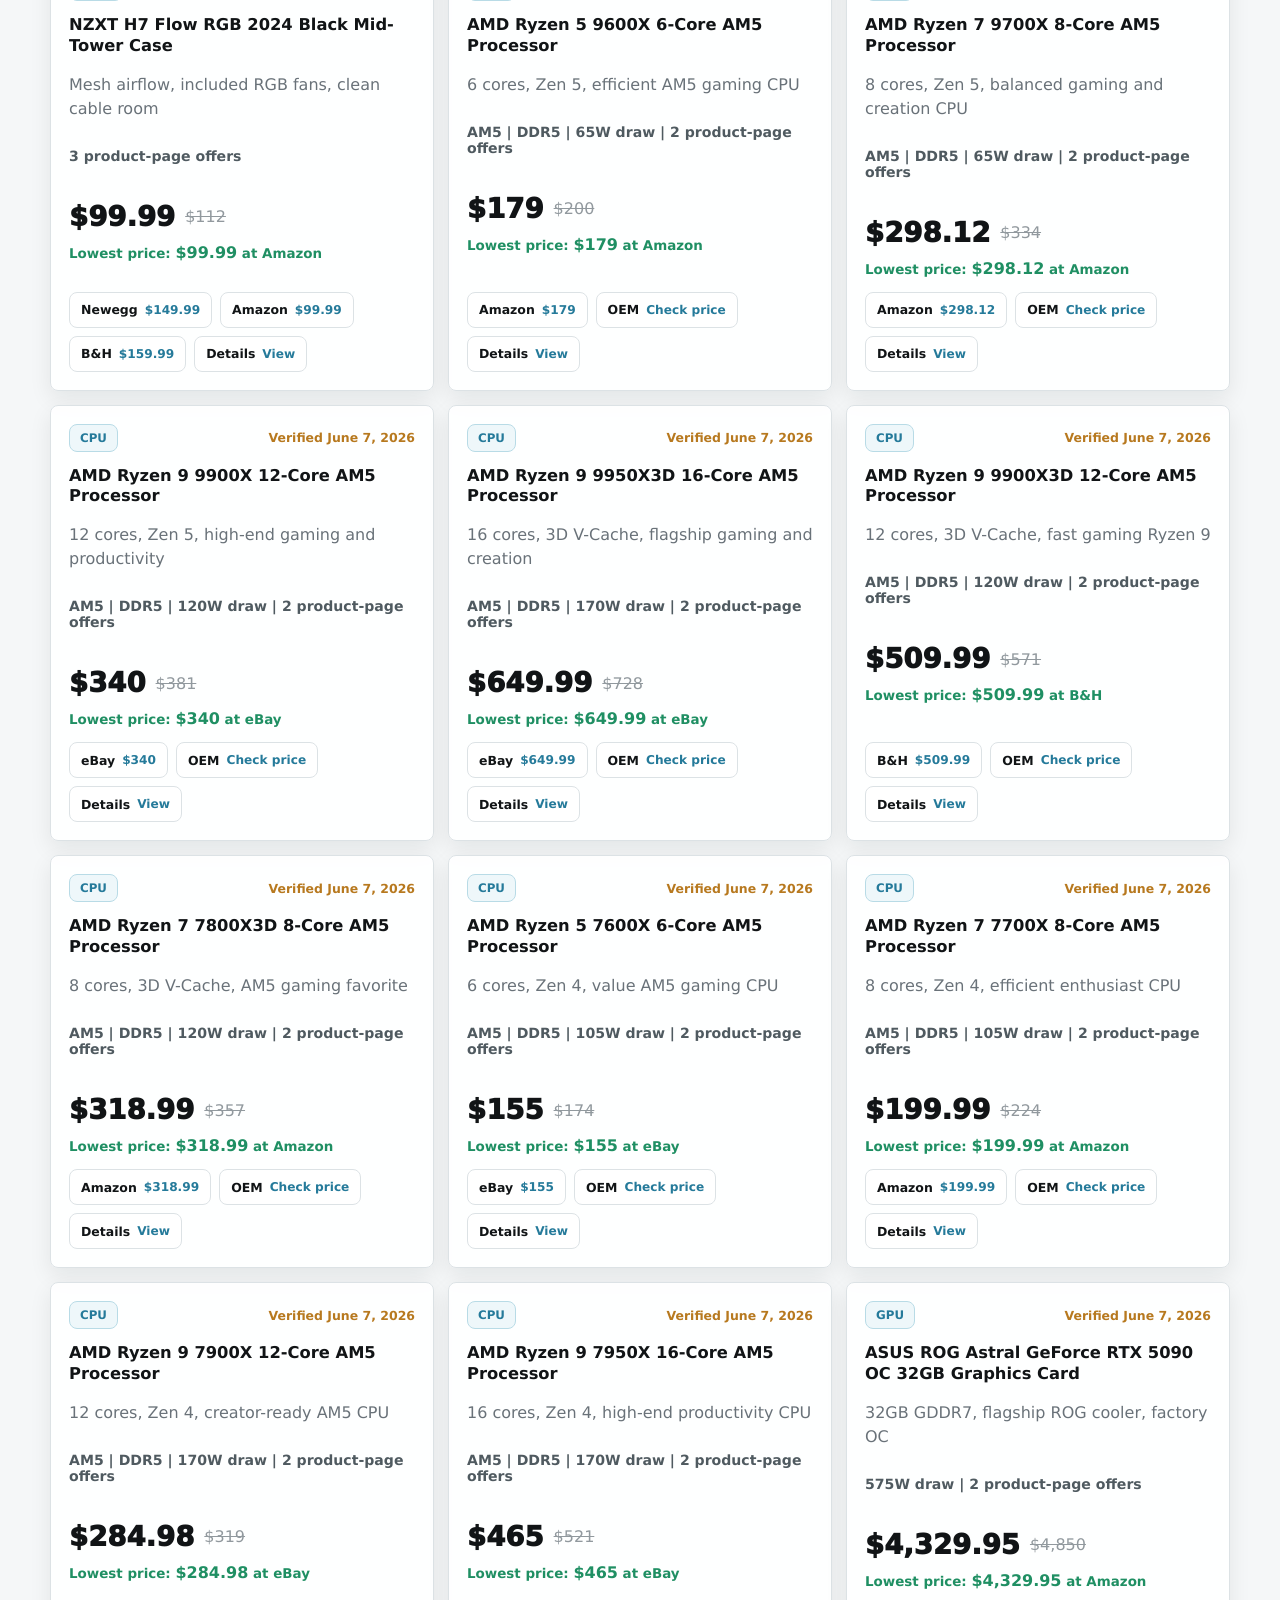
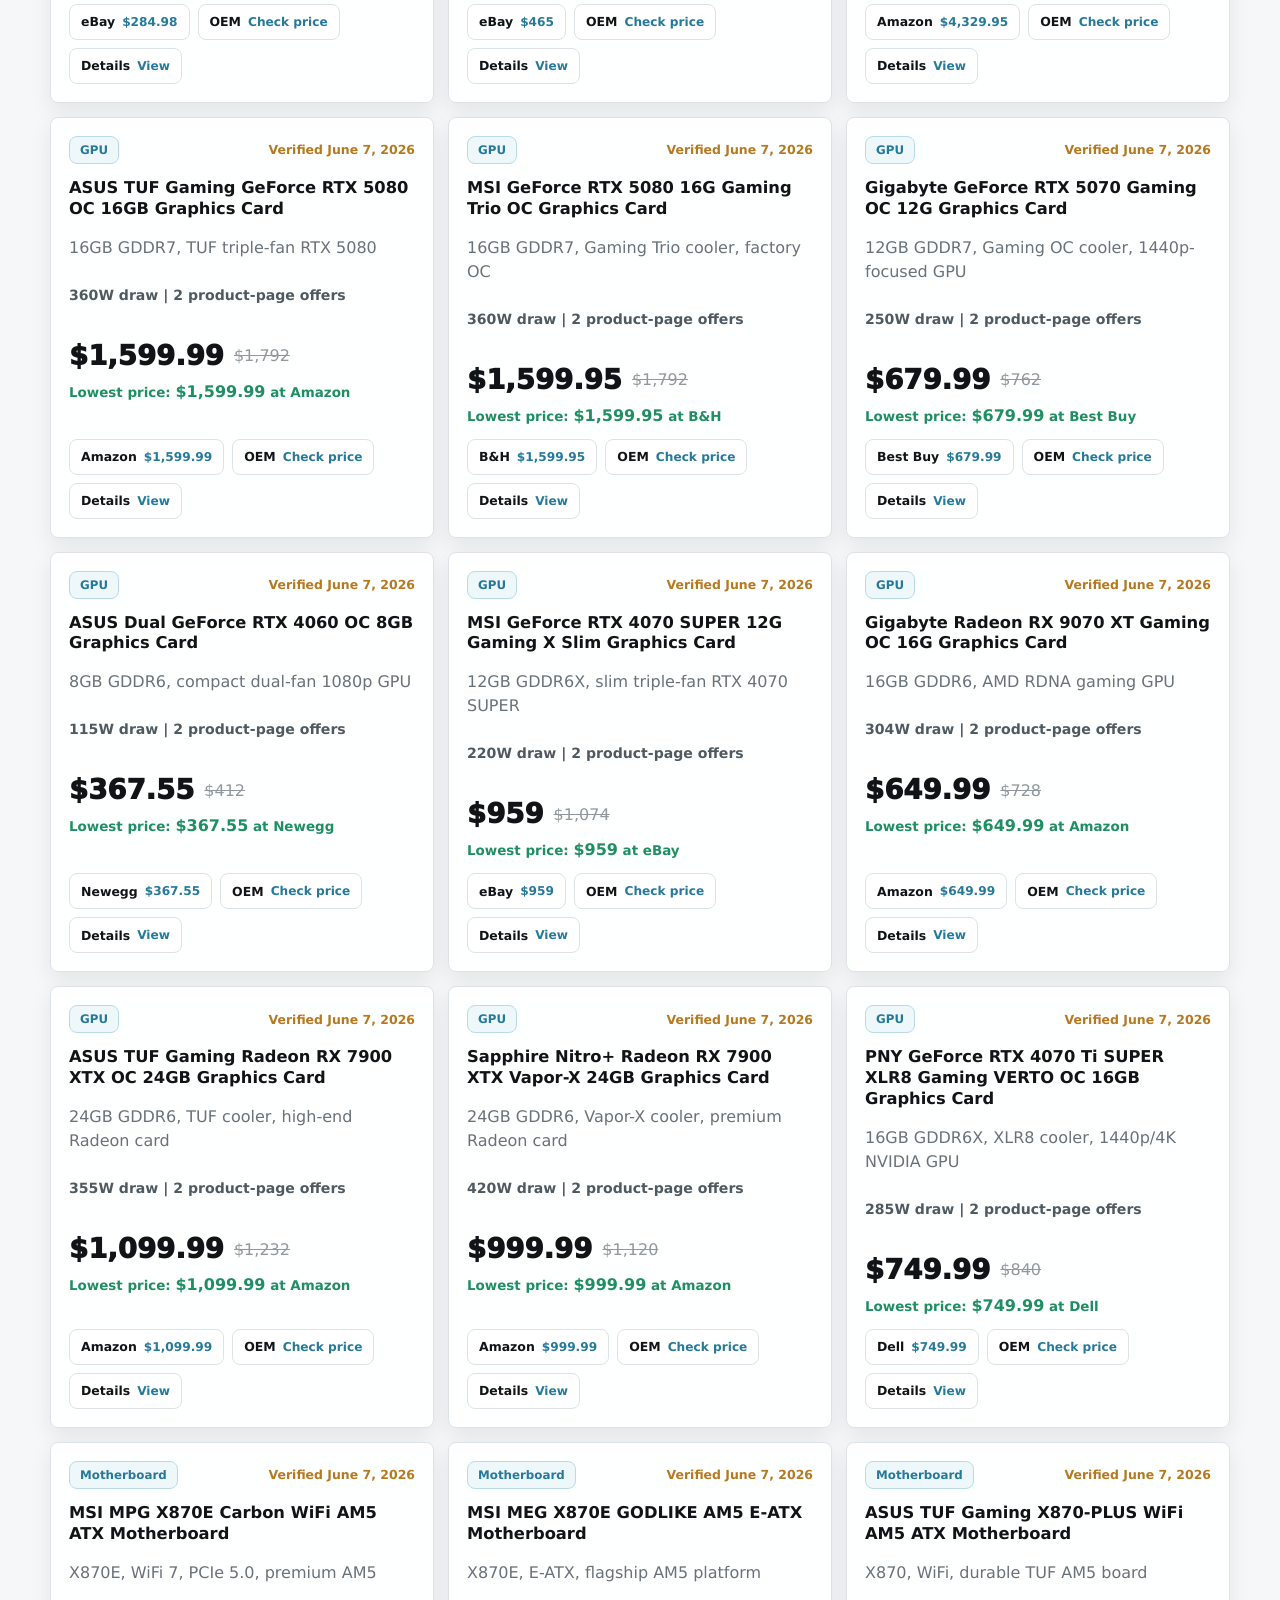
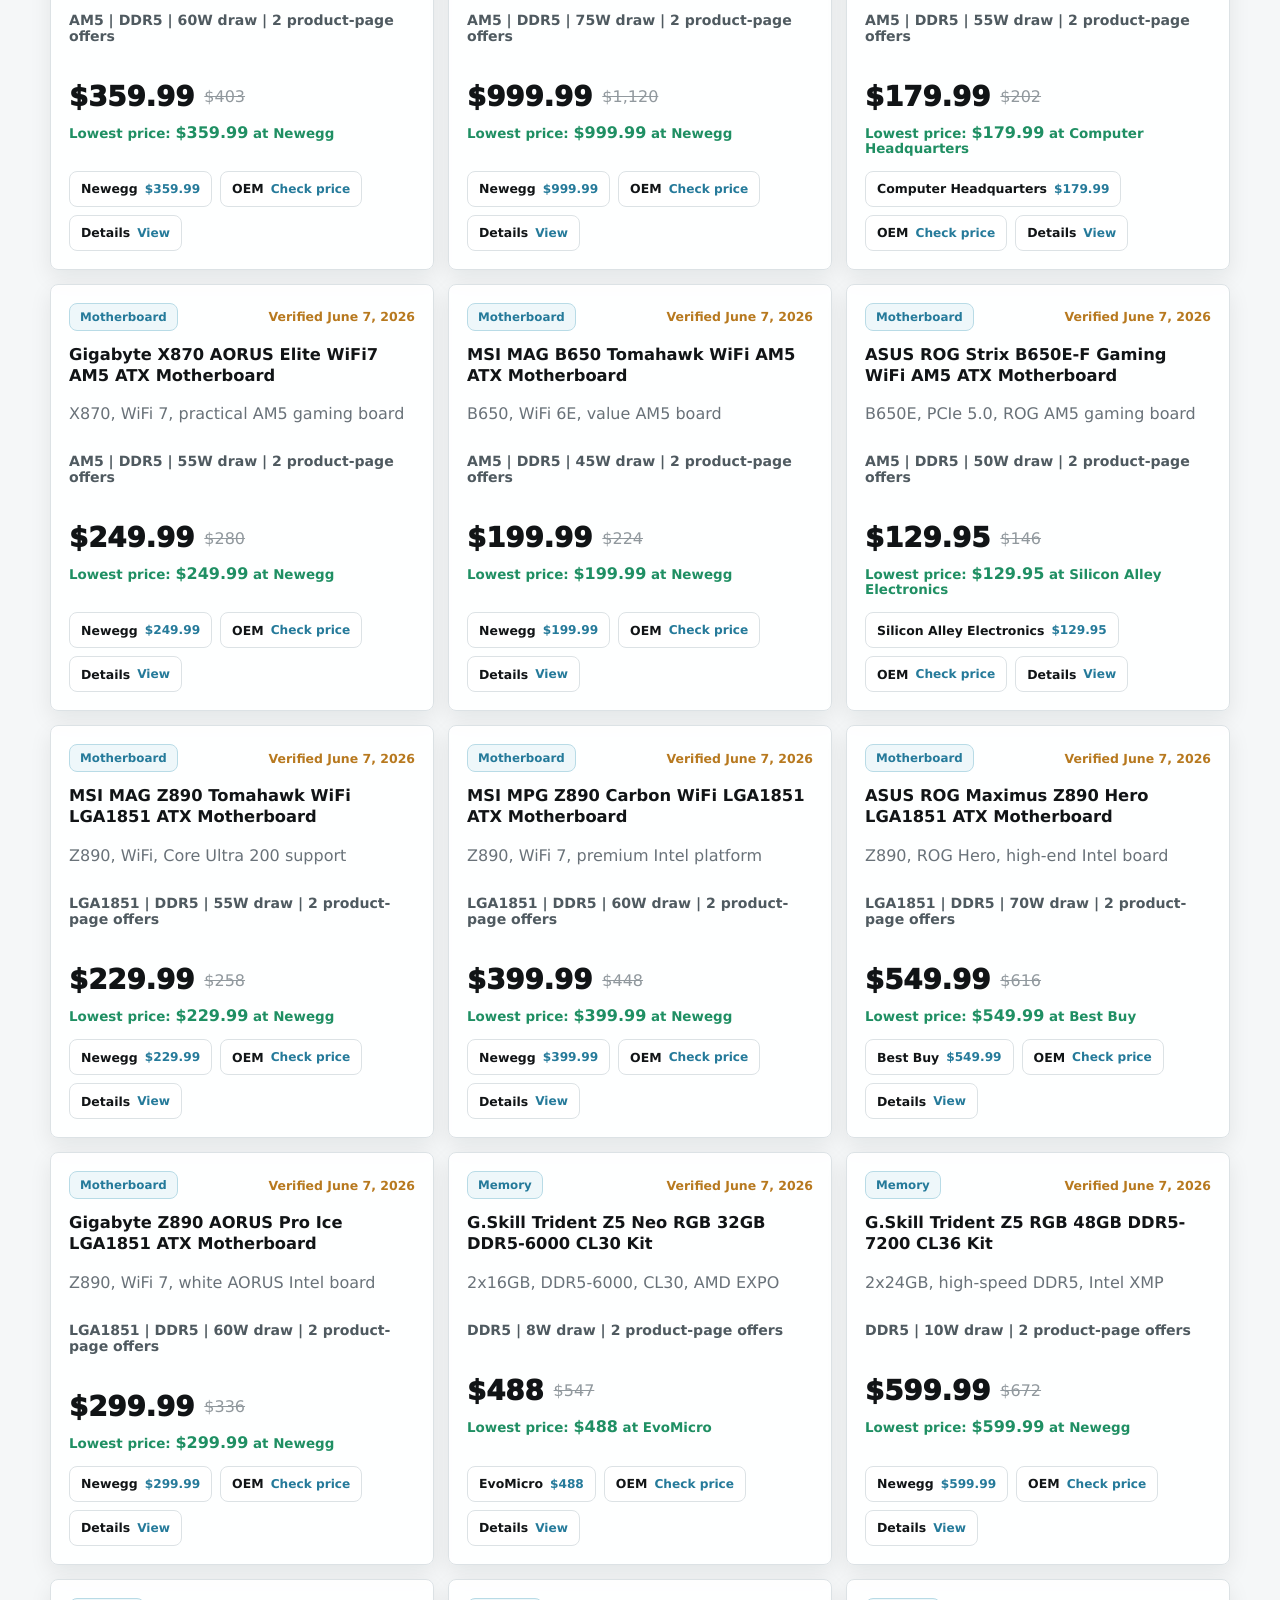
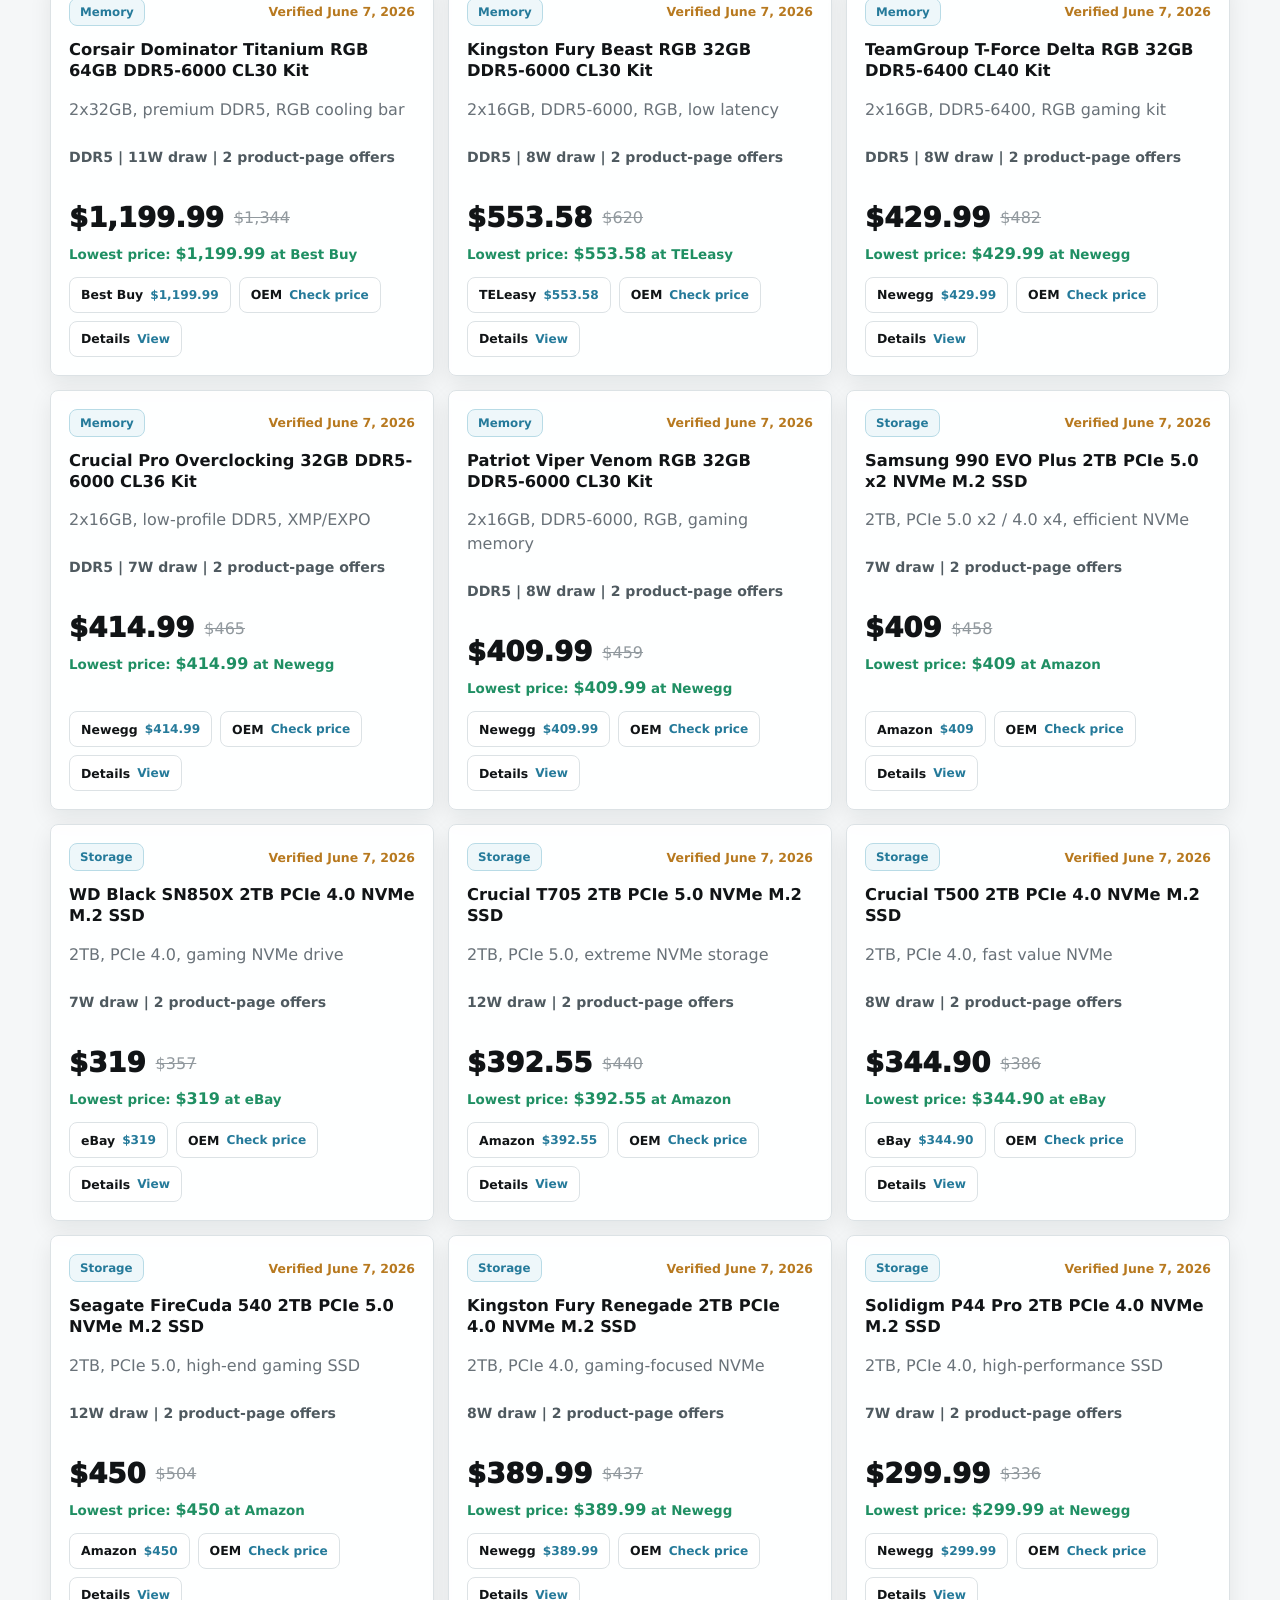
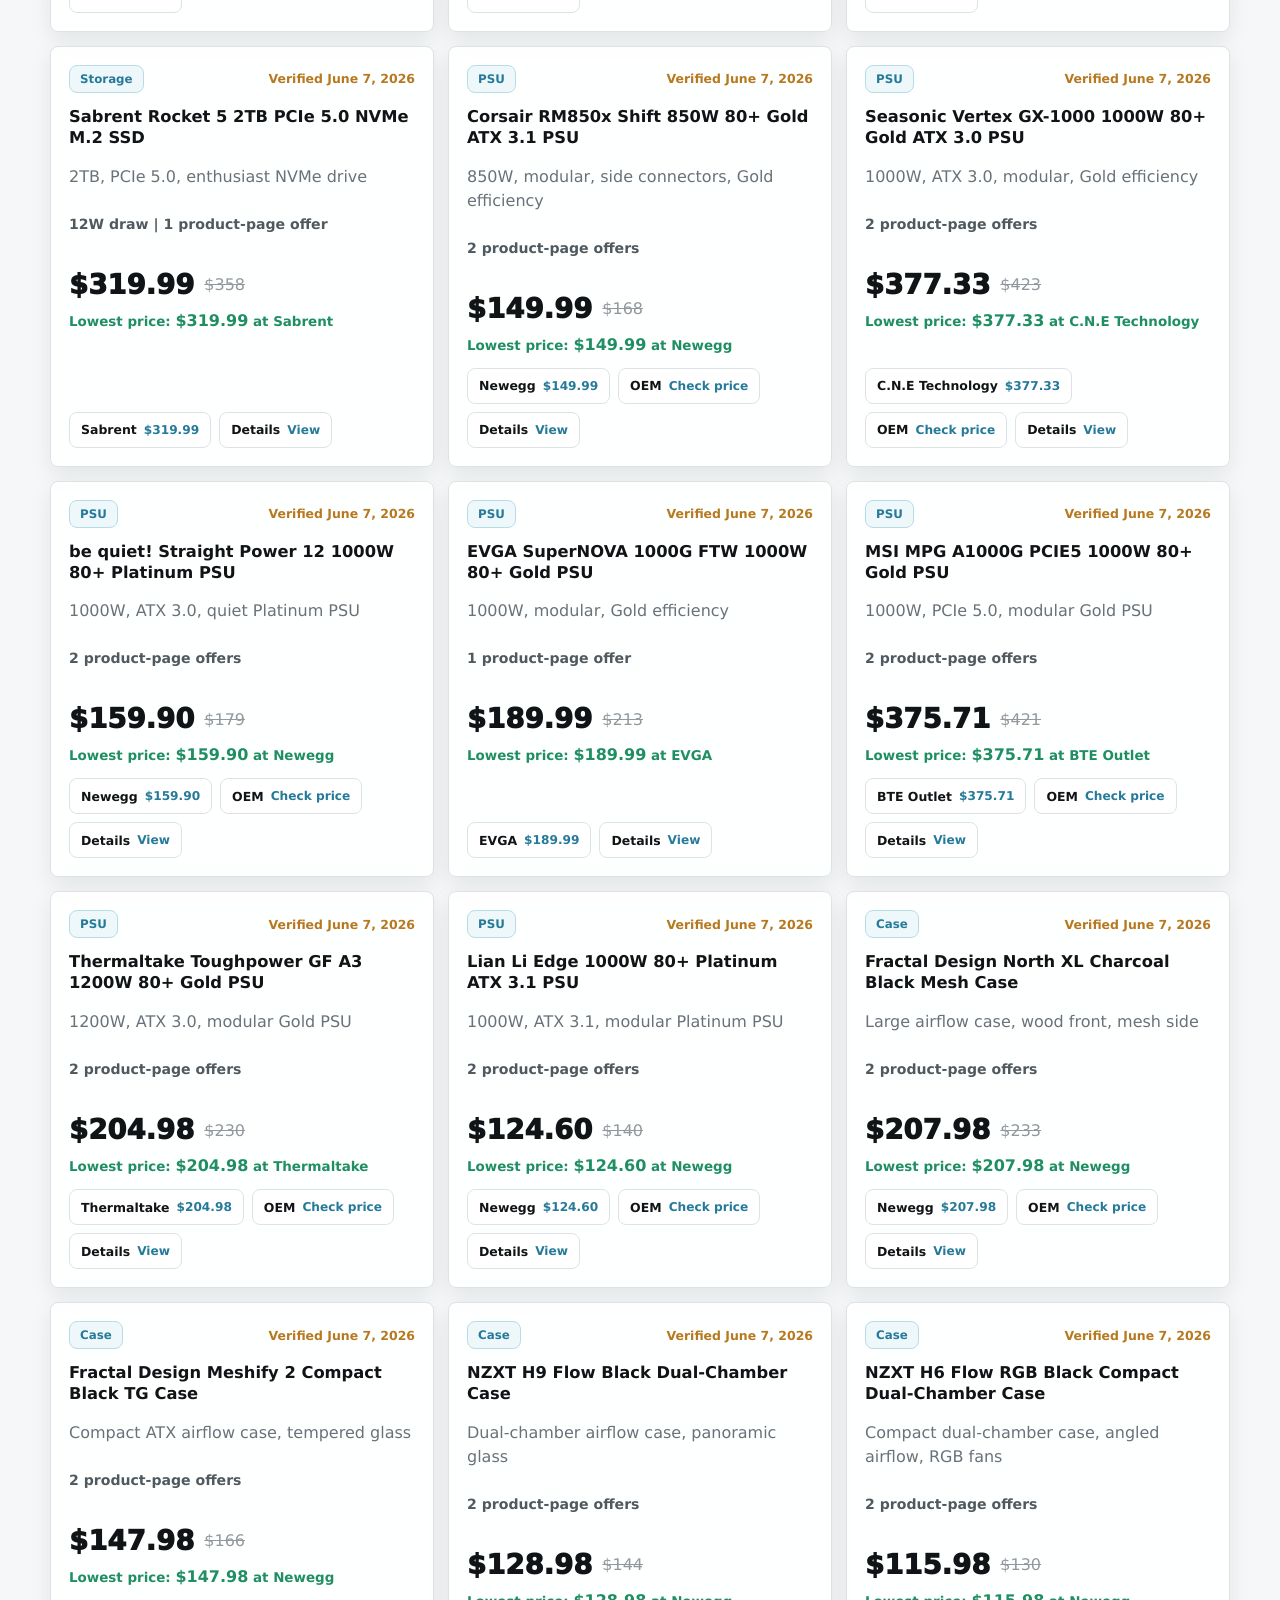
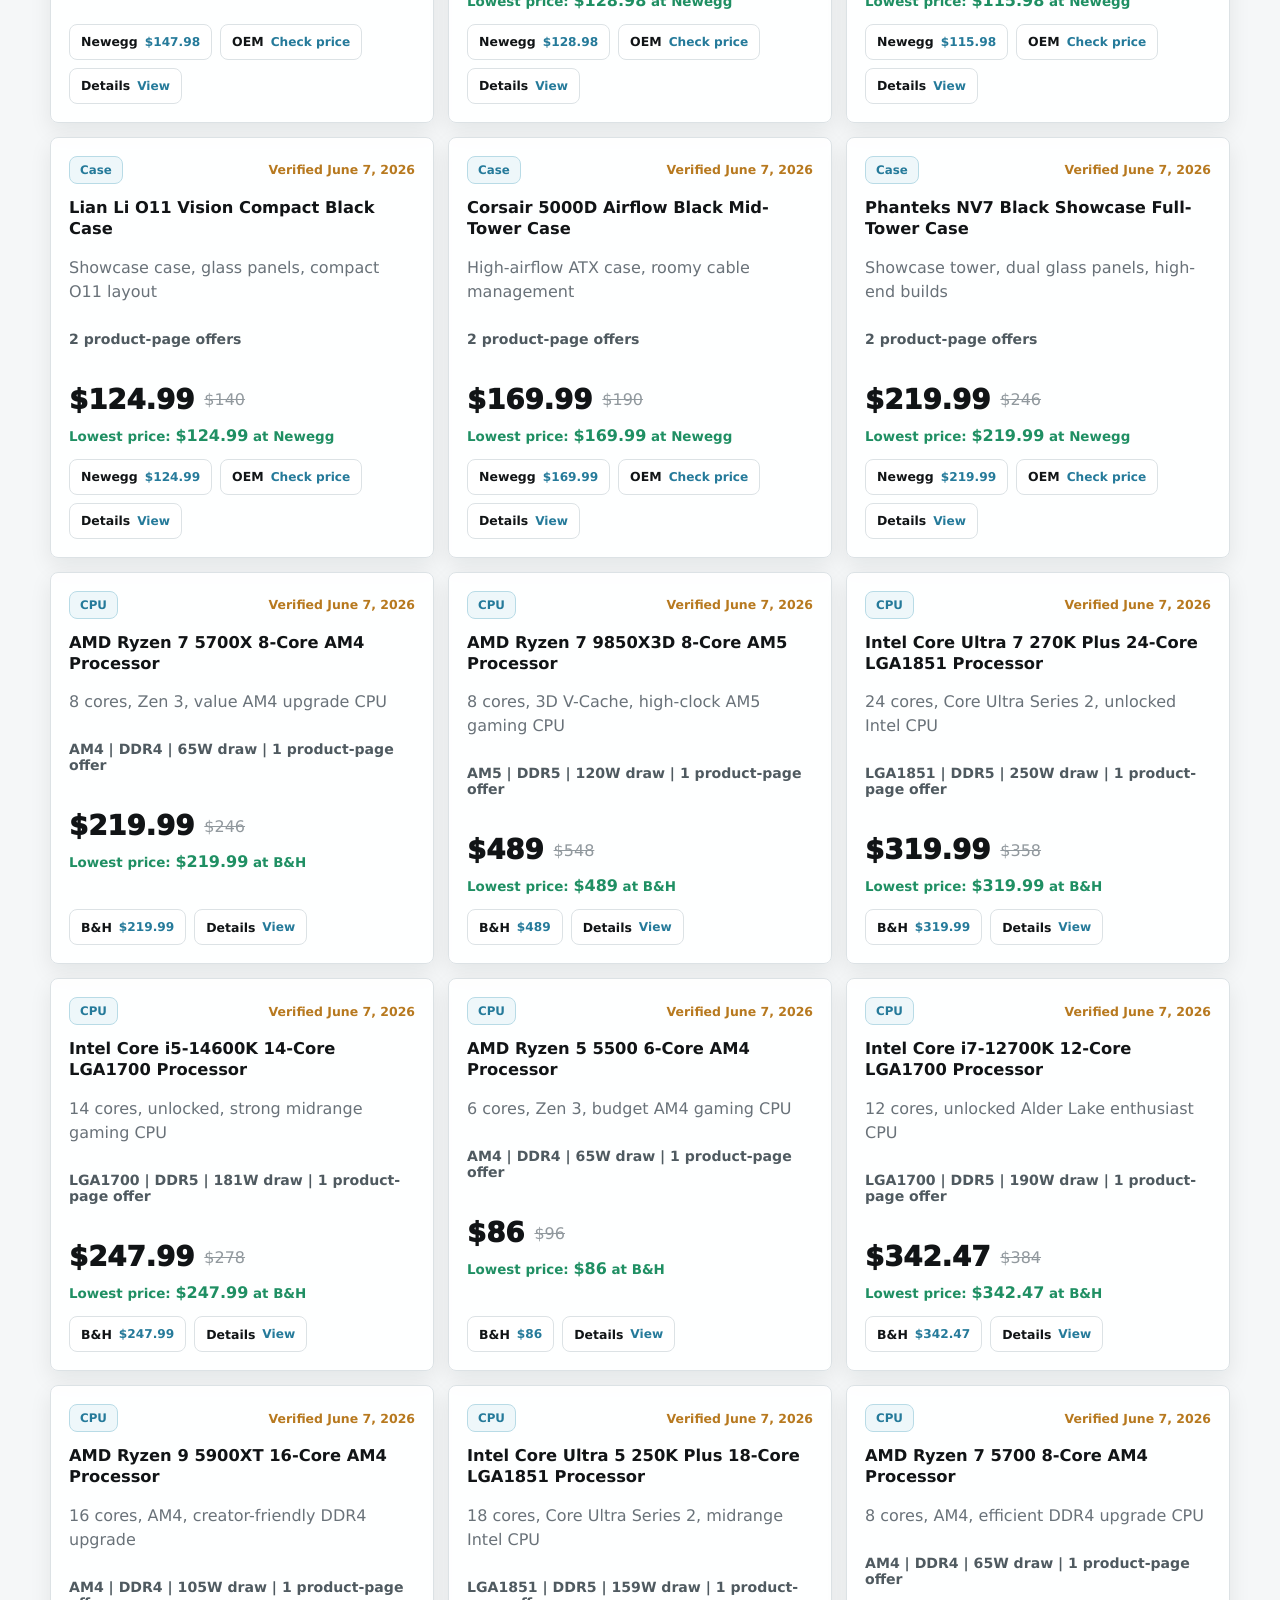
==== commit 2e1ad6bd: "Remove homepage stats and console" ====
--- a/index.html
+++ b/index.html
@@ -55,36 +55,6 @@
             <a class="button primary" href="#builder">Start a Build</a>
             <a class="button secondary" href="#deals">Shop Deals</a>
           </div>
-        </div>
-        <aside class="hero-console" aria-label="Live build snapshot">
-          <div class="console-top">
-            <span></span>
-            <span></span>
-            <span></span>
-          </div>
-          <p class="console-line muted">$ ezpc scan --best-price</p>
-          <p class="console-line">RTX 5080 WINDFORCE <strong>$1,399.95</strong></p>
-          <p class="console-line">Ryzen 7 9800X3D <strong>$433.00</strong></p>
-          <p class="console-line muted">socket check: AM5 / DDR5 ready</p>
-        </aside>
-      </section>
-
-      <section class="stats-band" aria-label="Store highlights">
-        <div>
-          <strong>76</strong>
-          <span>specific exact-model parts</span>
-        </div>
-        <div>
-          <strong>Direct</strong>
-          <span>retailer and OEM product pages</span>
-        </div>
-        <div>
-          <strong>3</strong>
-          <span>ready build tiers</span>
-        </div>
-        <div>
-          <strong>Page</strong>
-          <span>prices where available</span>
         </div>
       </section>
 
--- a/styles.css
+++ b/styles.css
@@ -322,7 +322,7 @@
 .hero {
   position: relative;
   display: grid;
-  grid-template-columns: minmax(0, 1fr) minmax(300px, 400px);
+  grid-template-columns: minmax(0, 1fr);
   align-items: end;
   min-height: min(760px, calc(100vh - 26px));
   width: min(1280px, calc(100% - 28px));
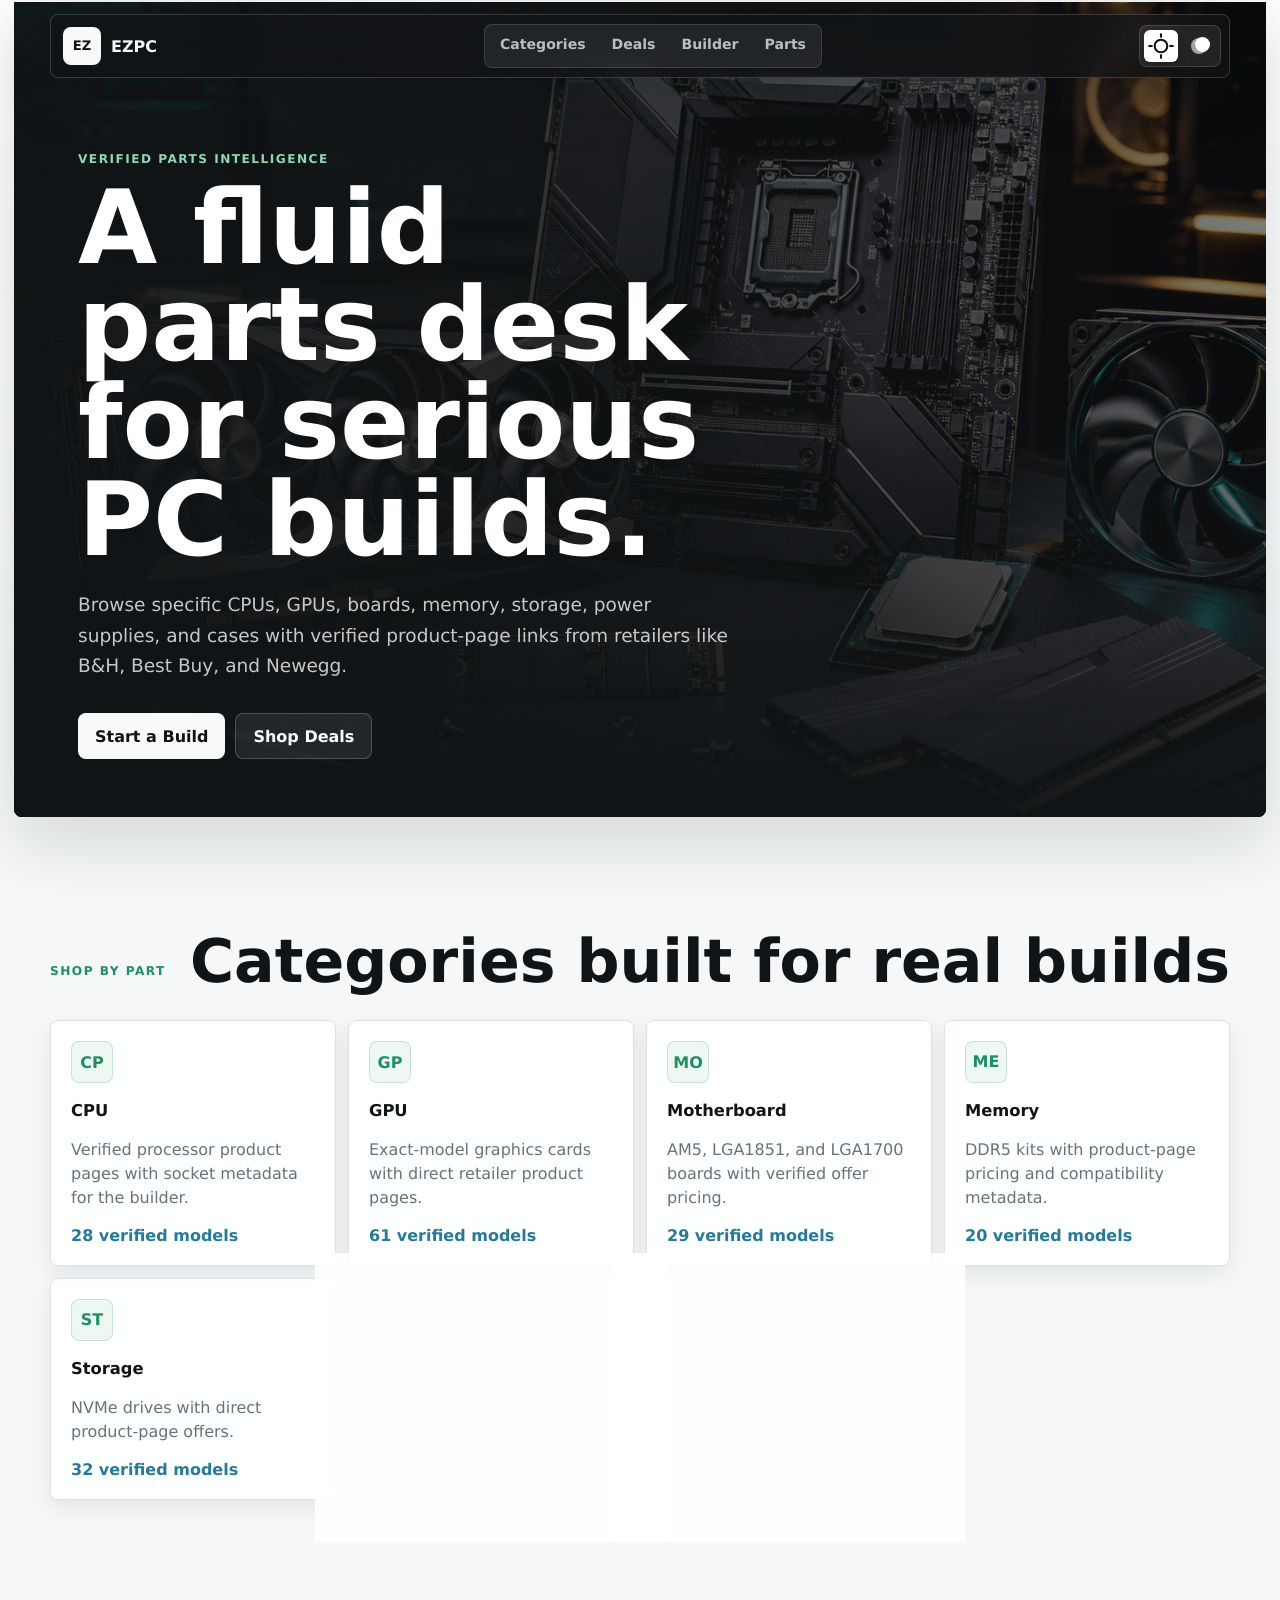
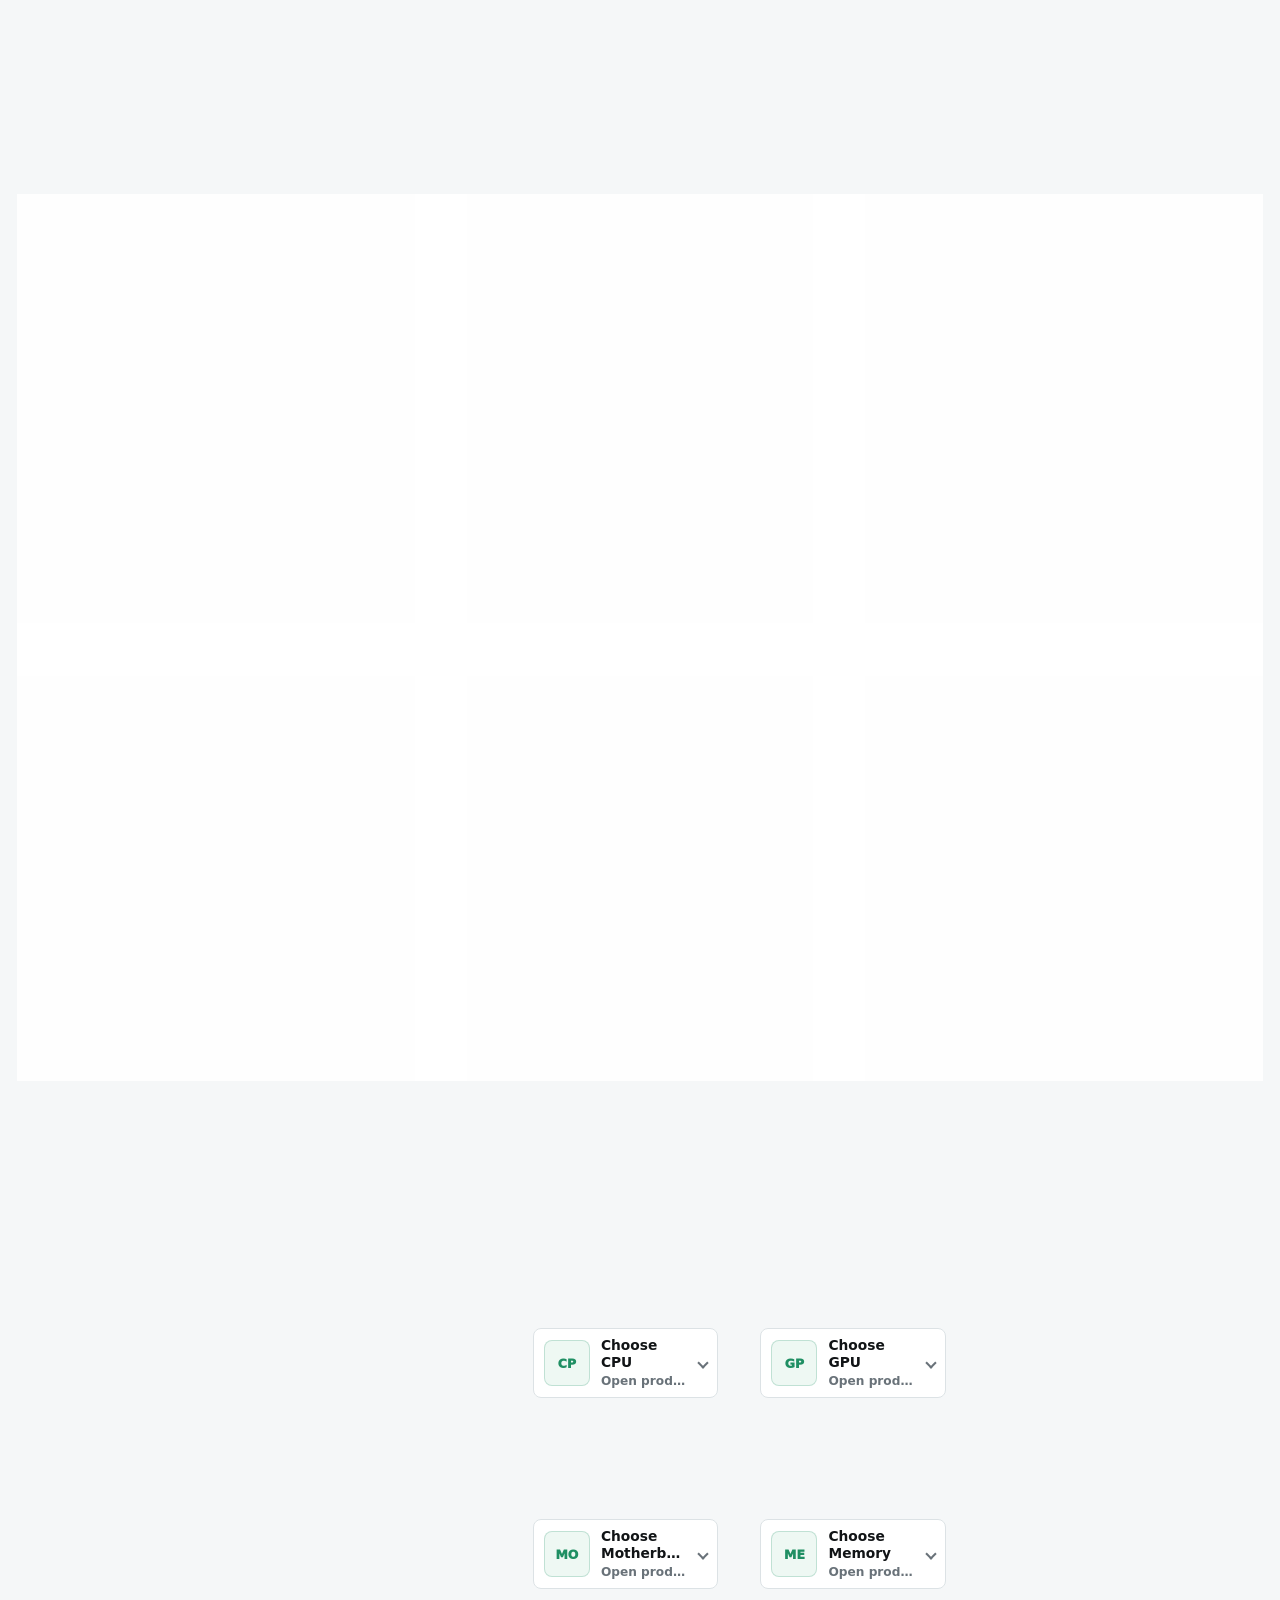
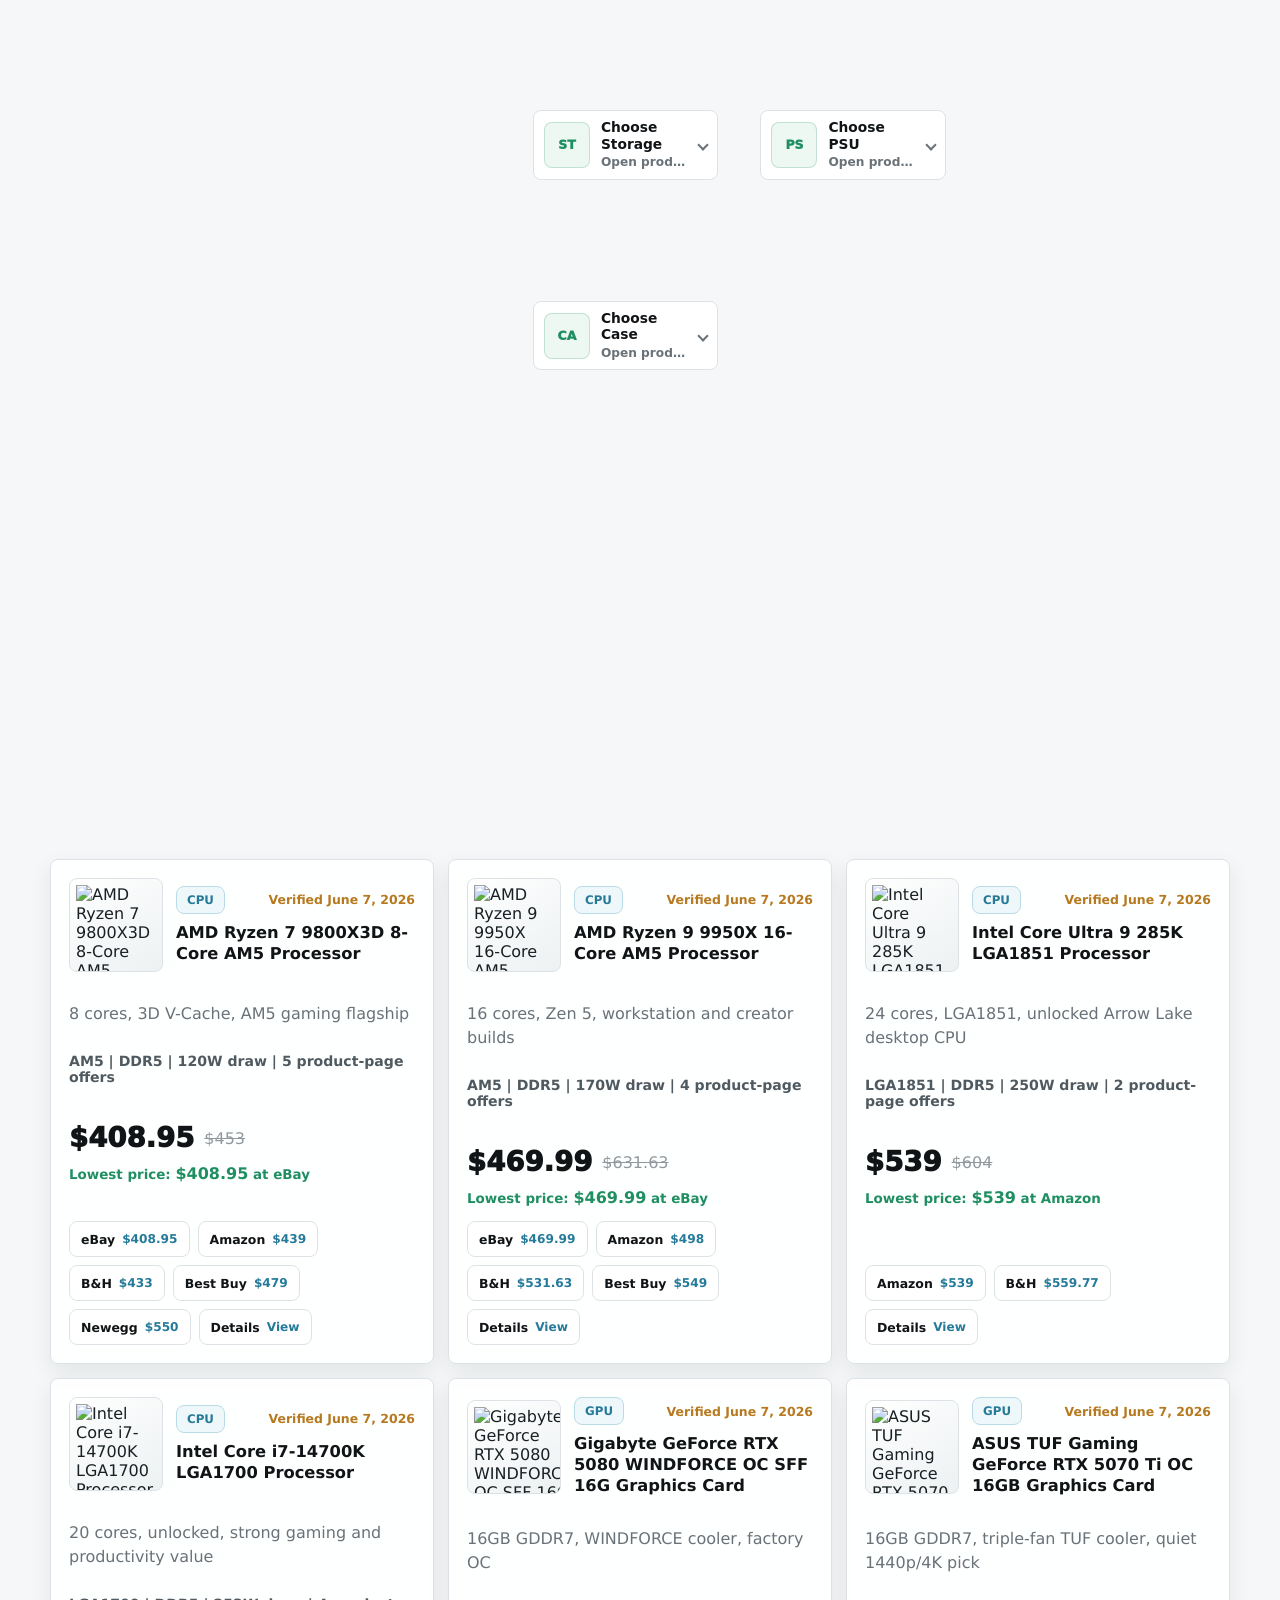
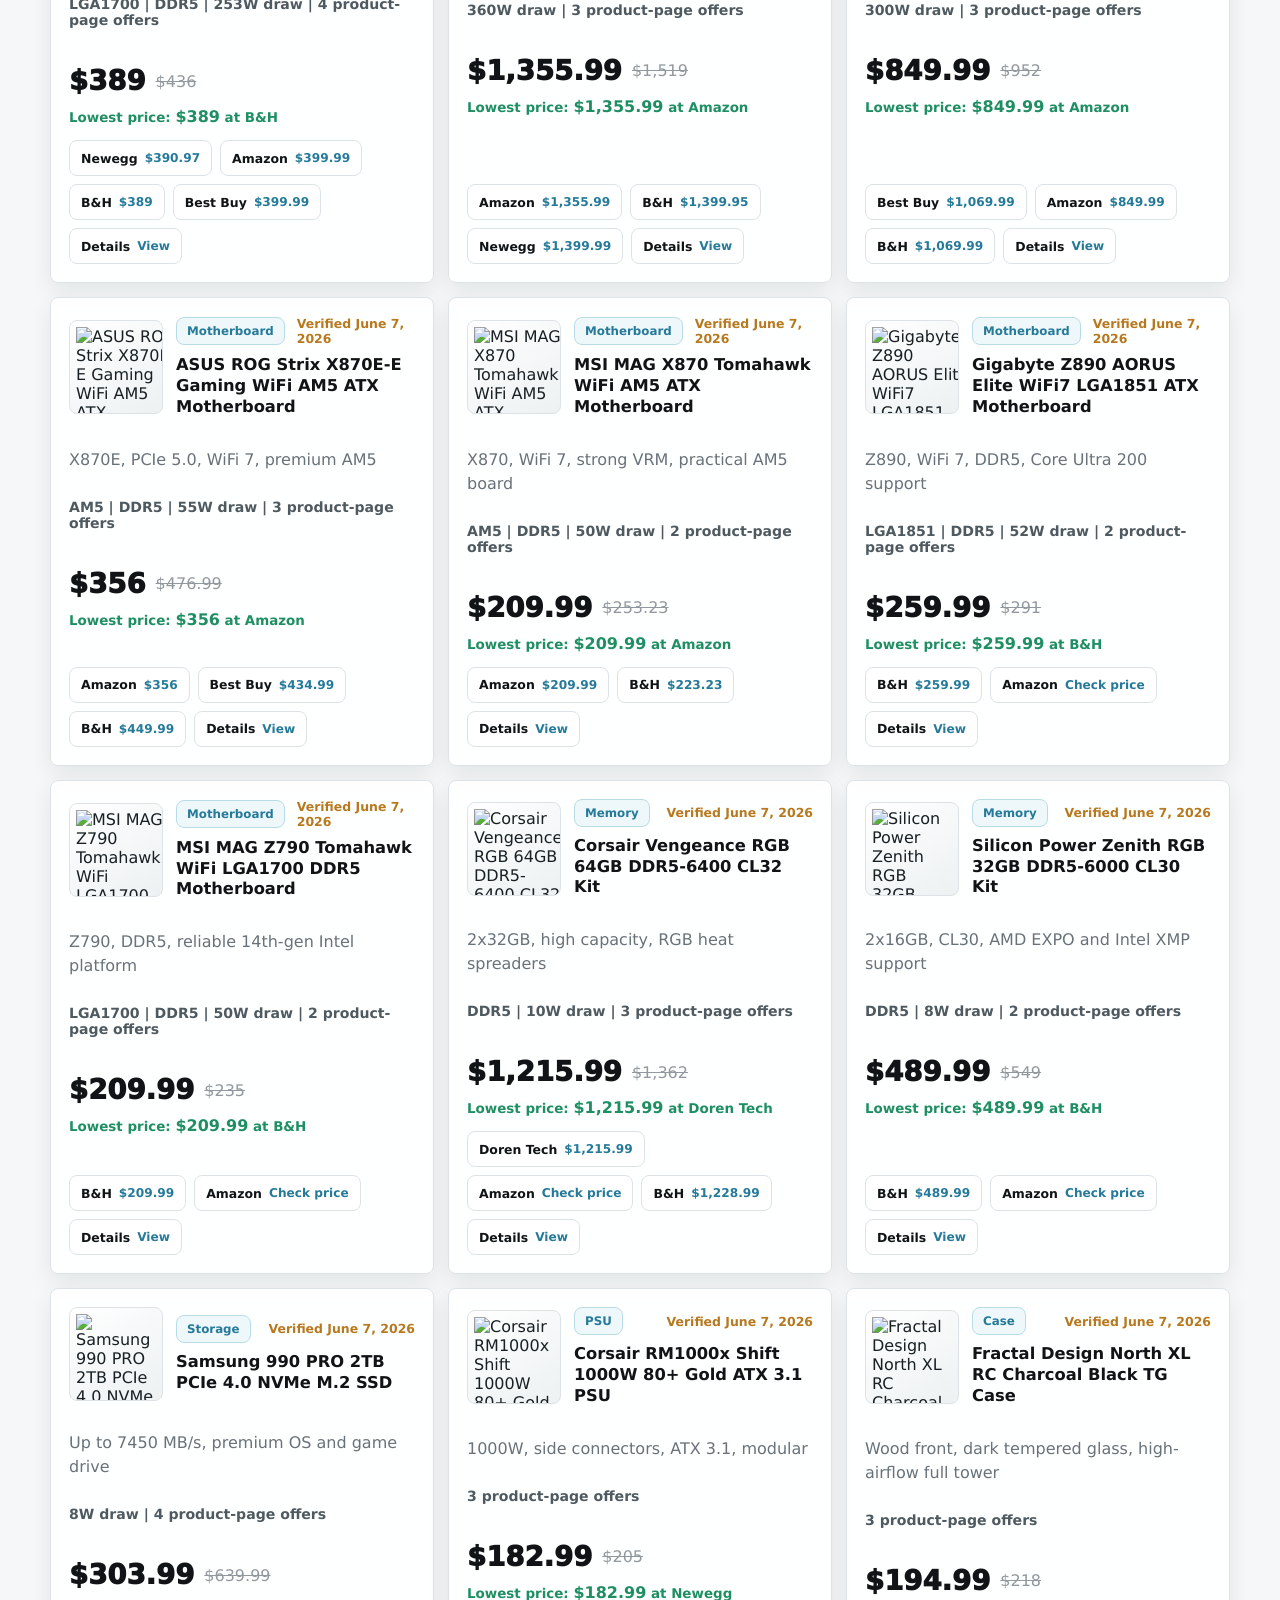
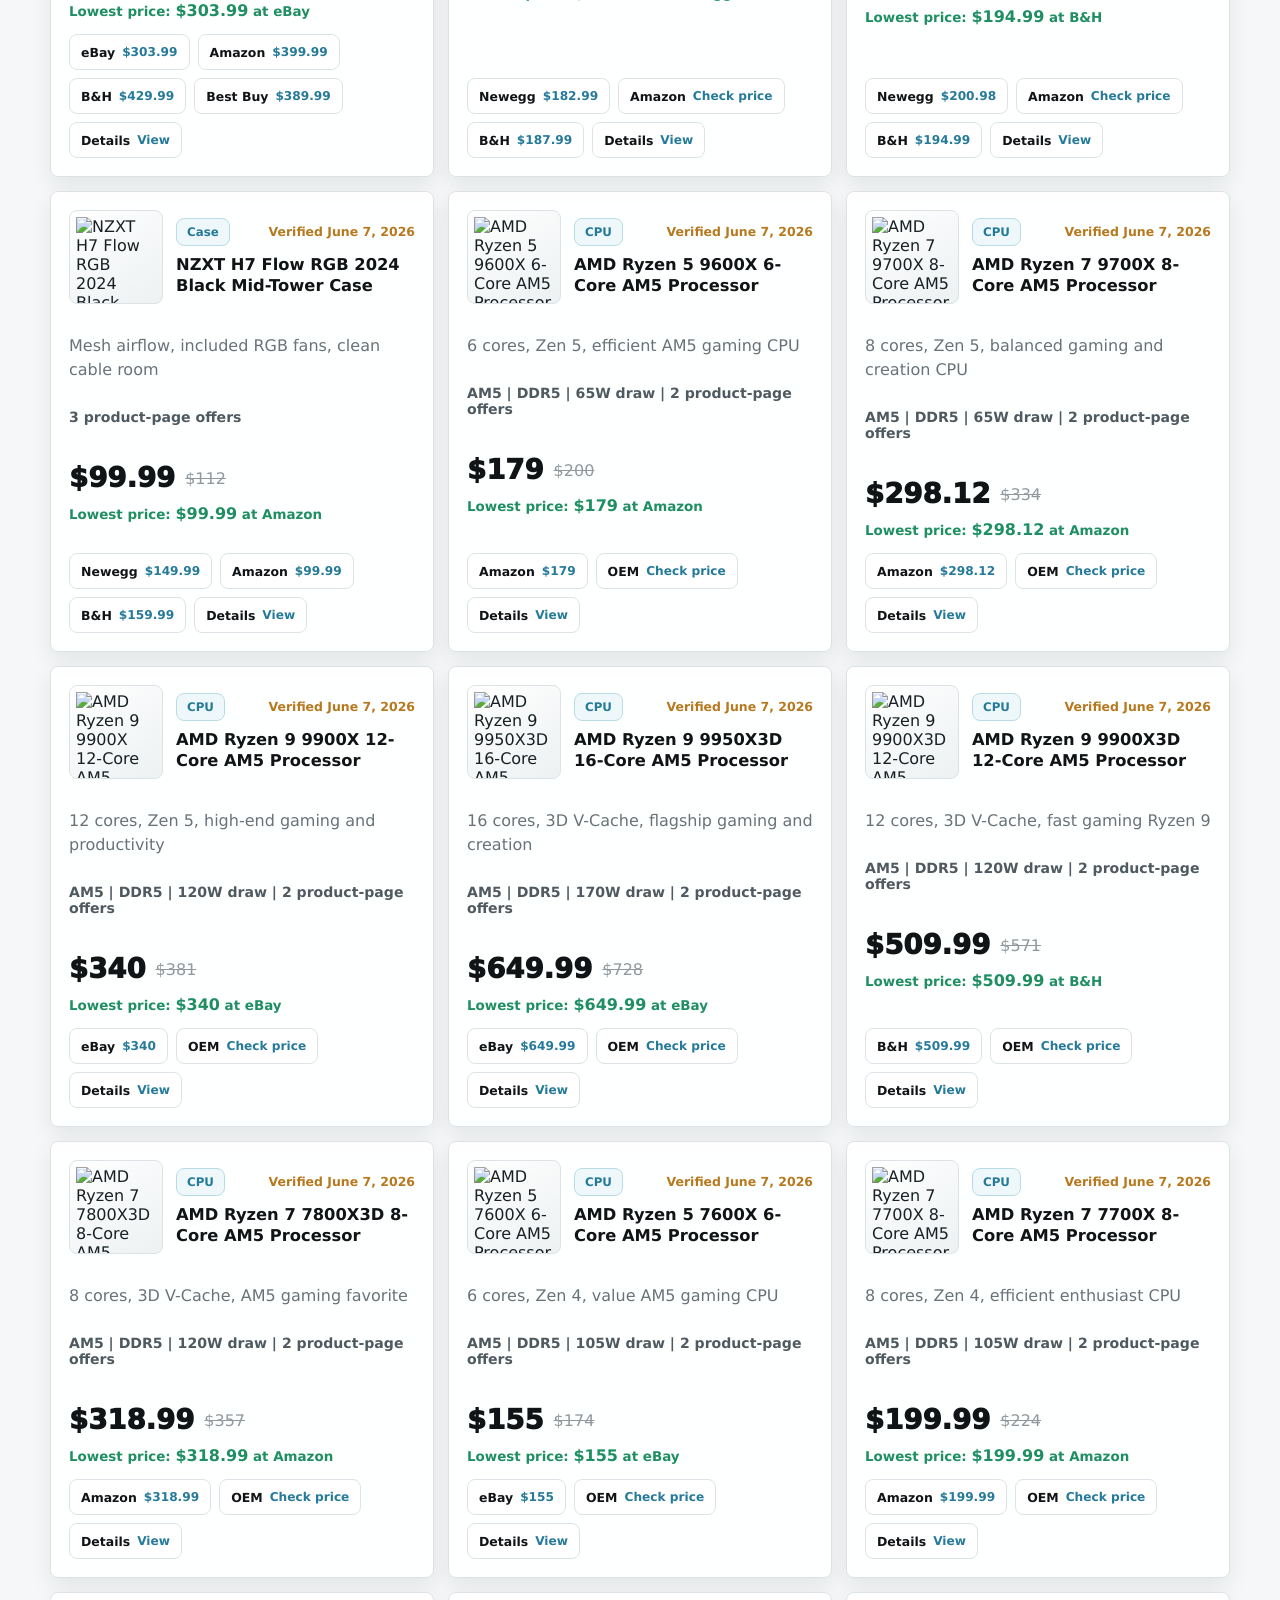
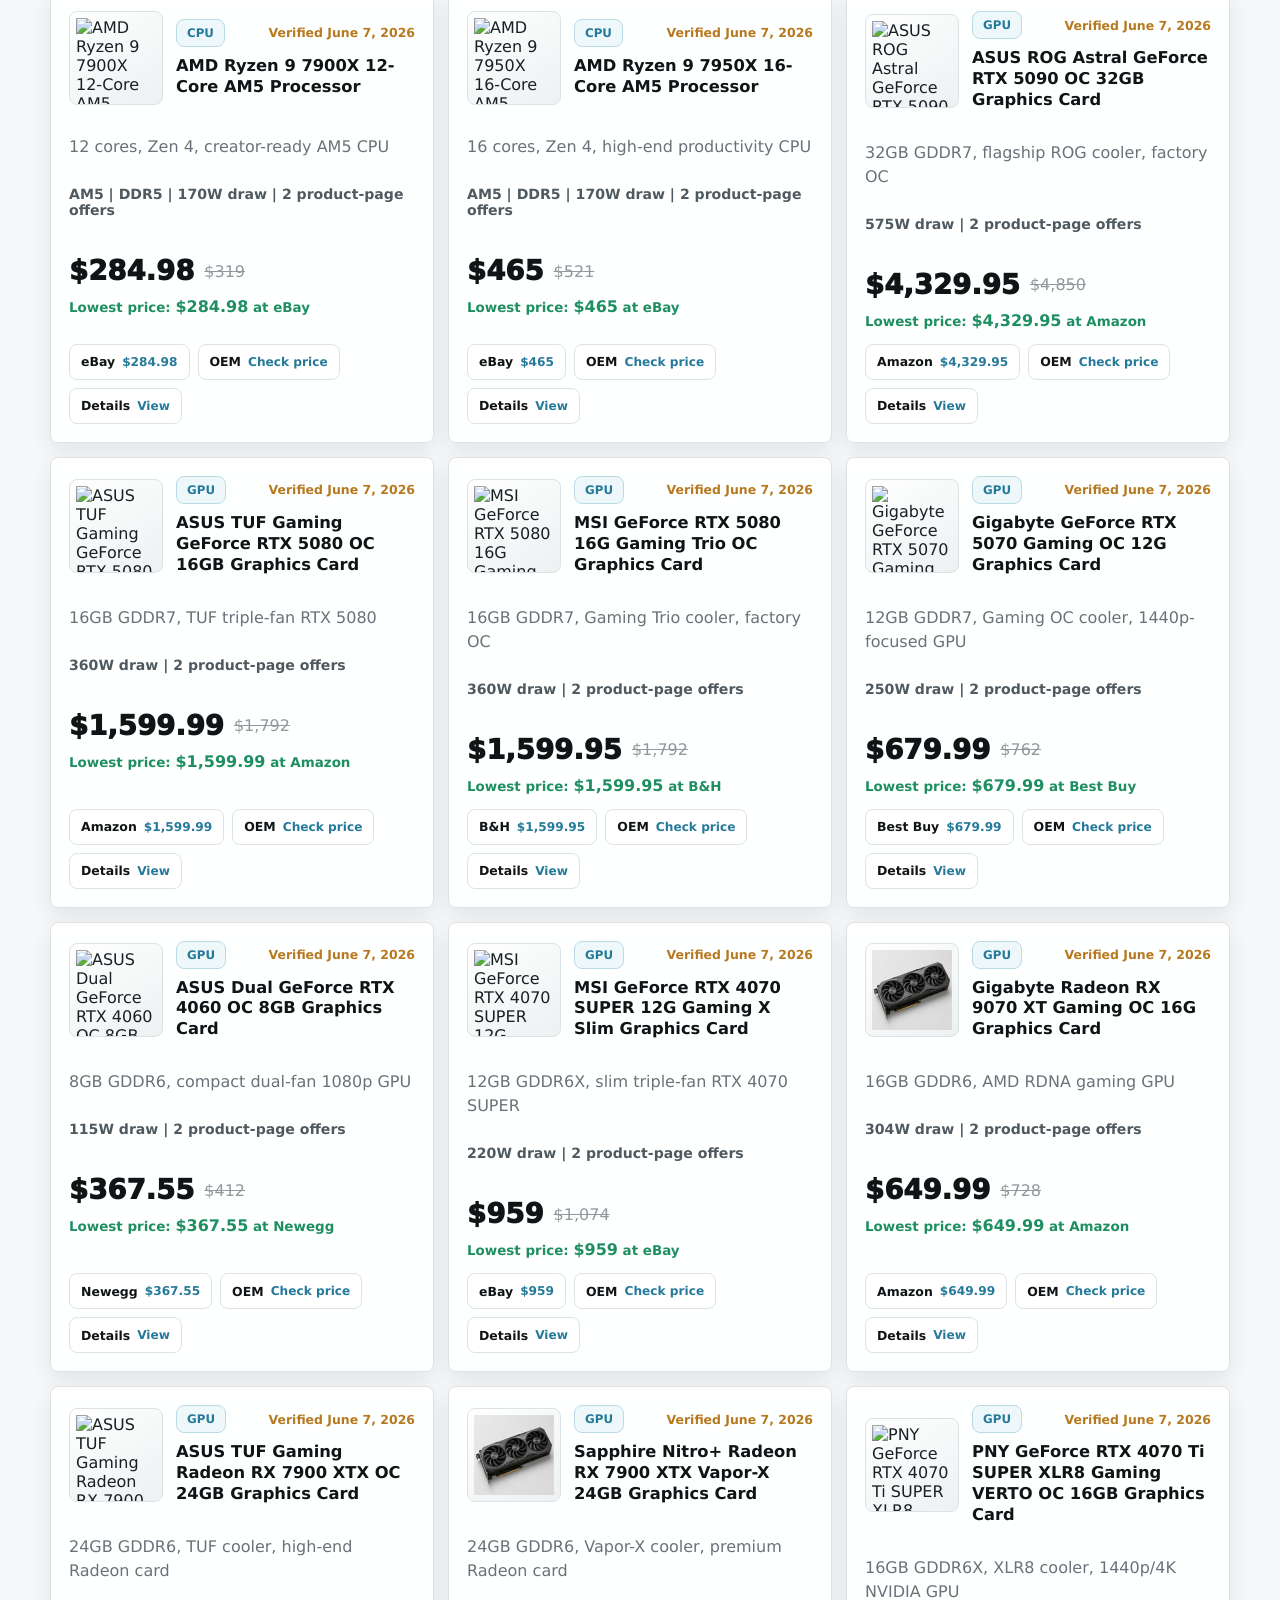
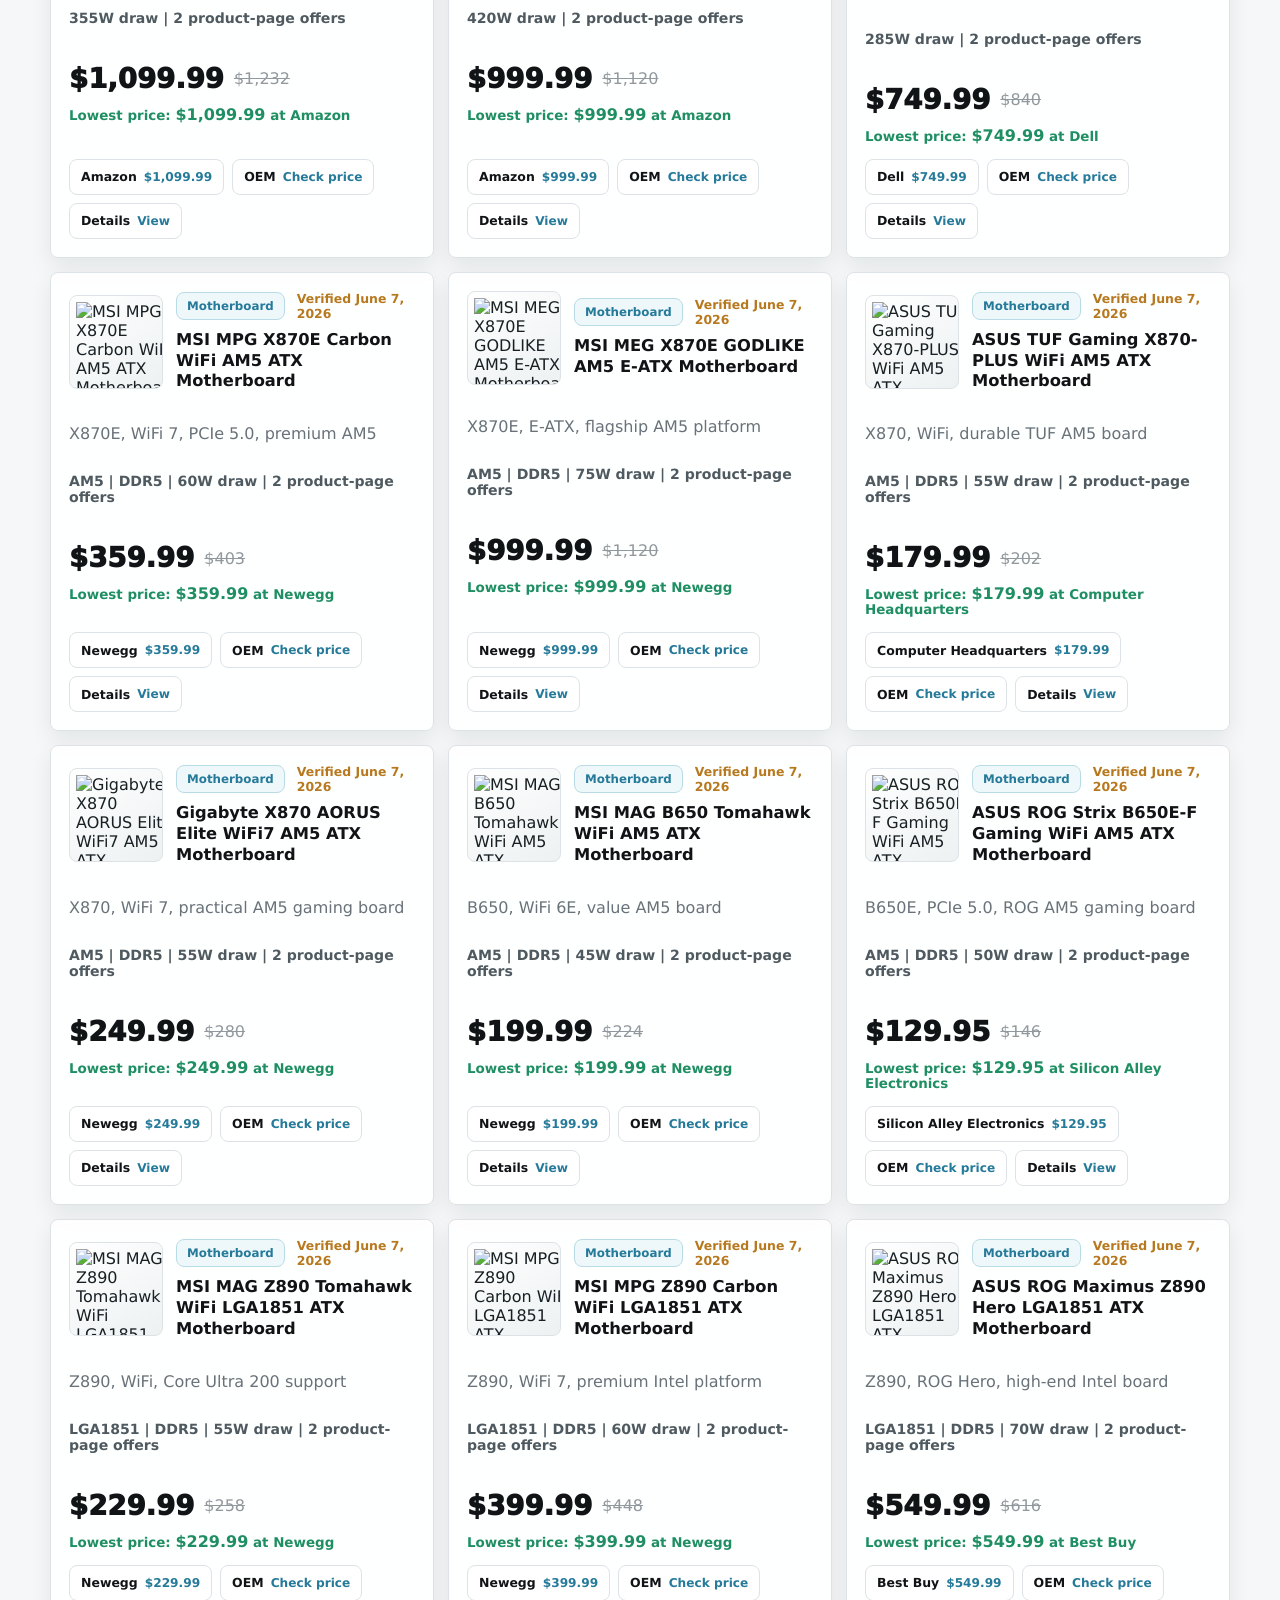
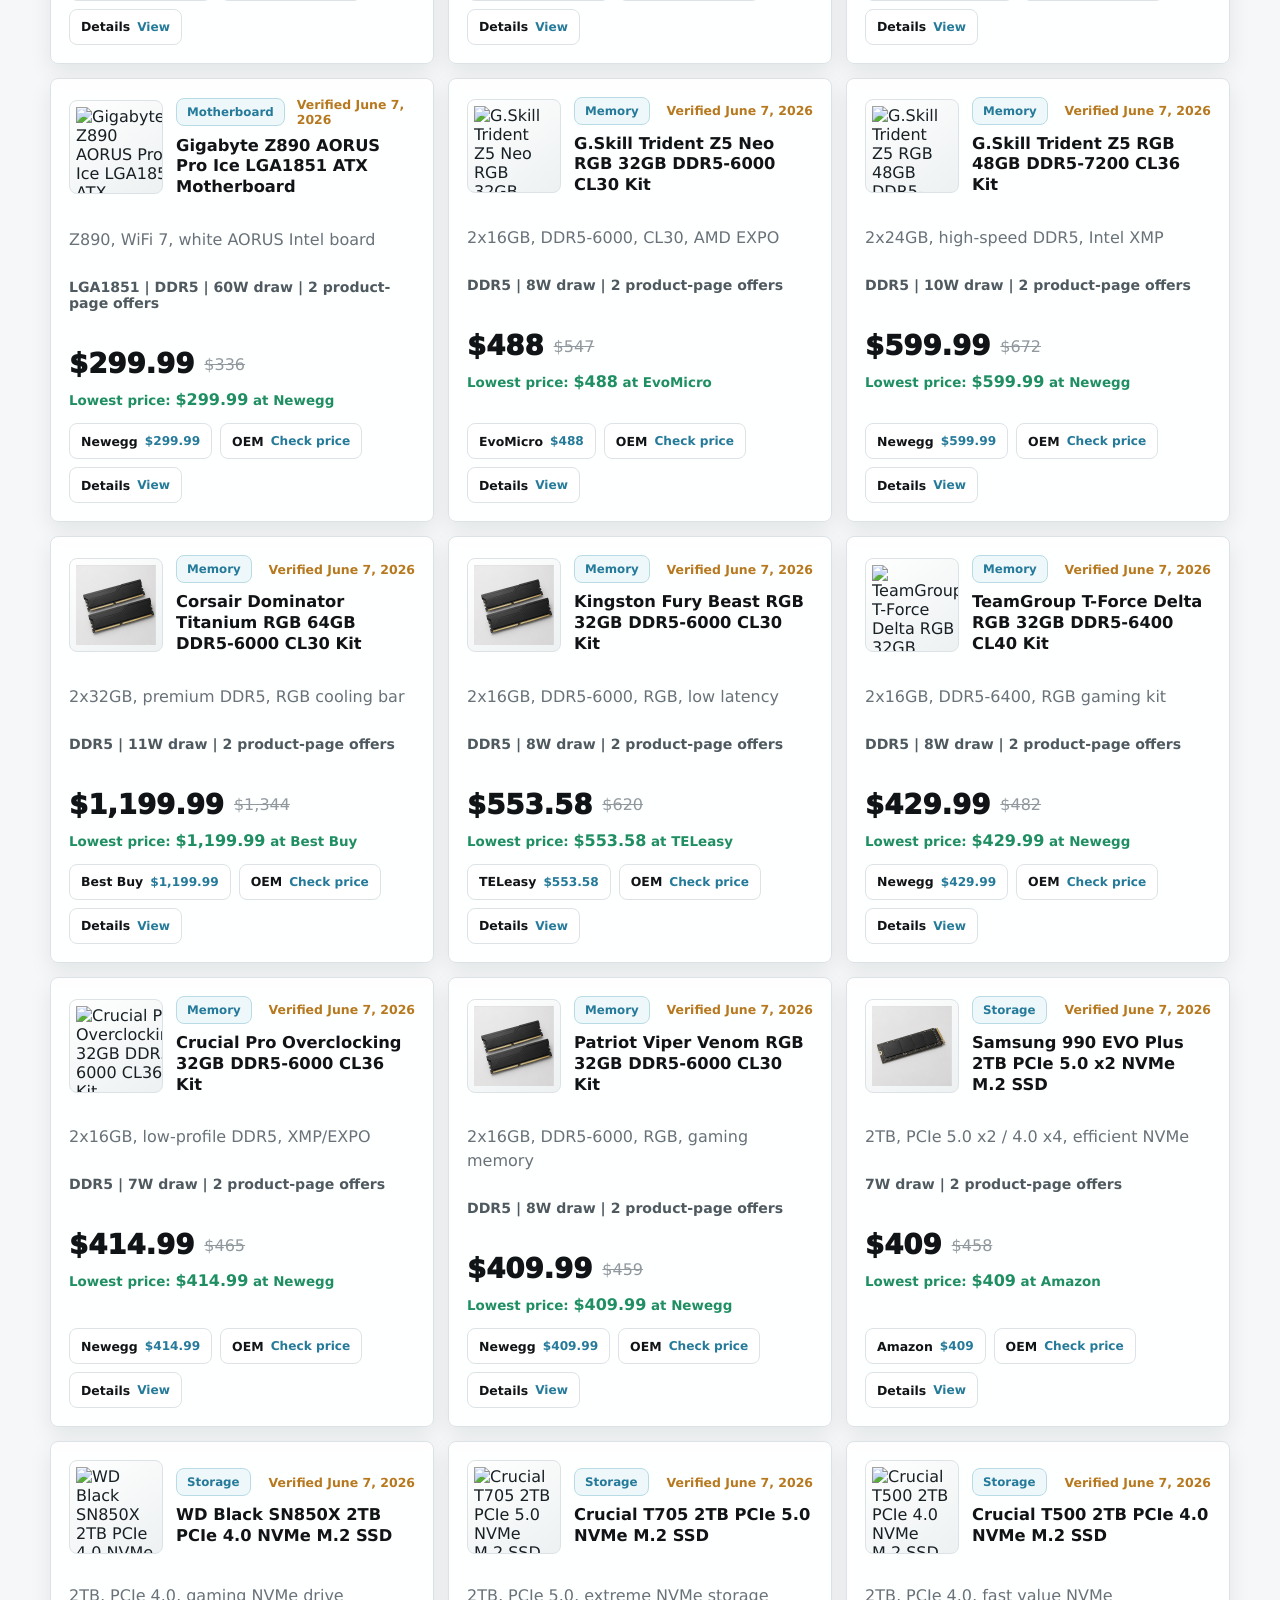
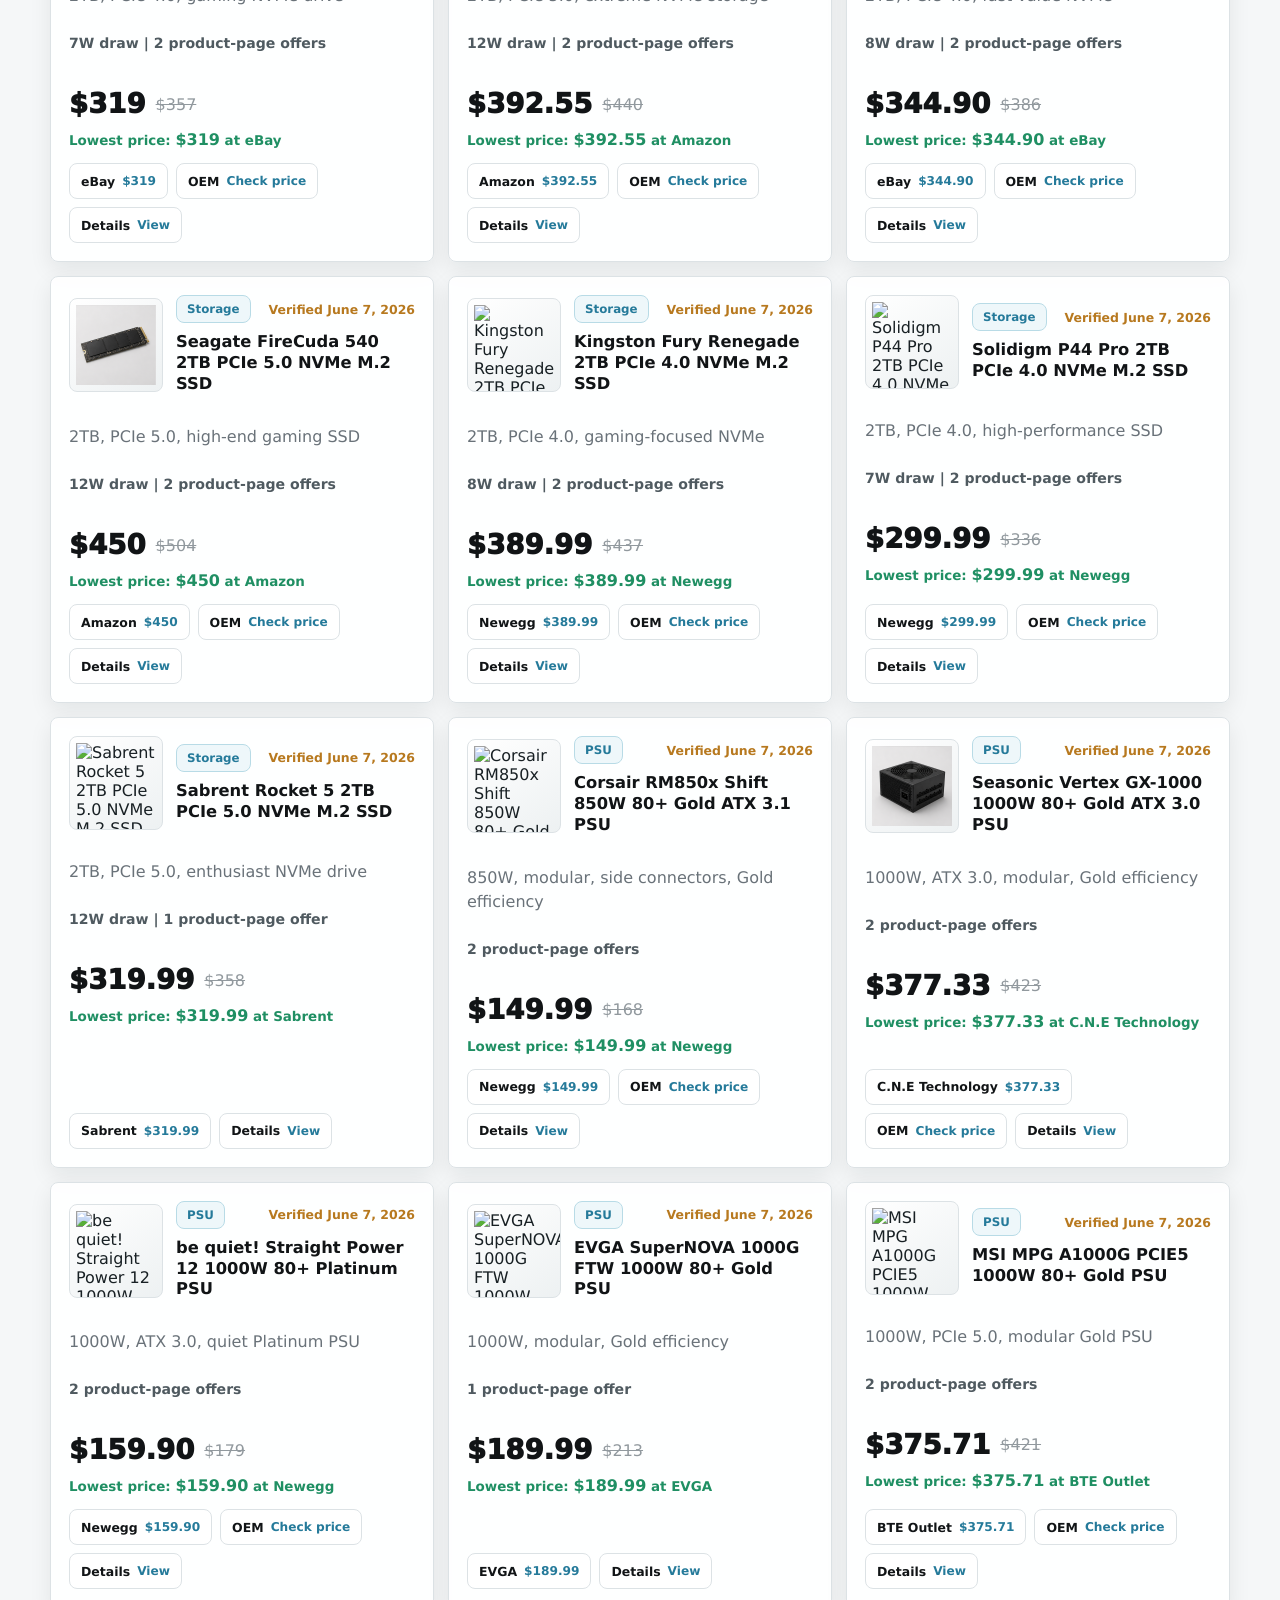
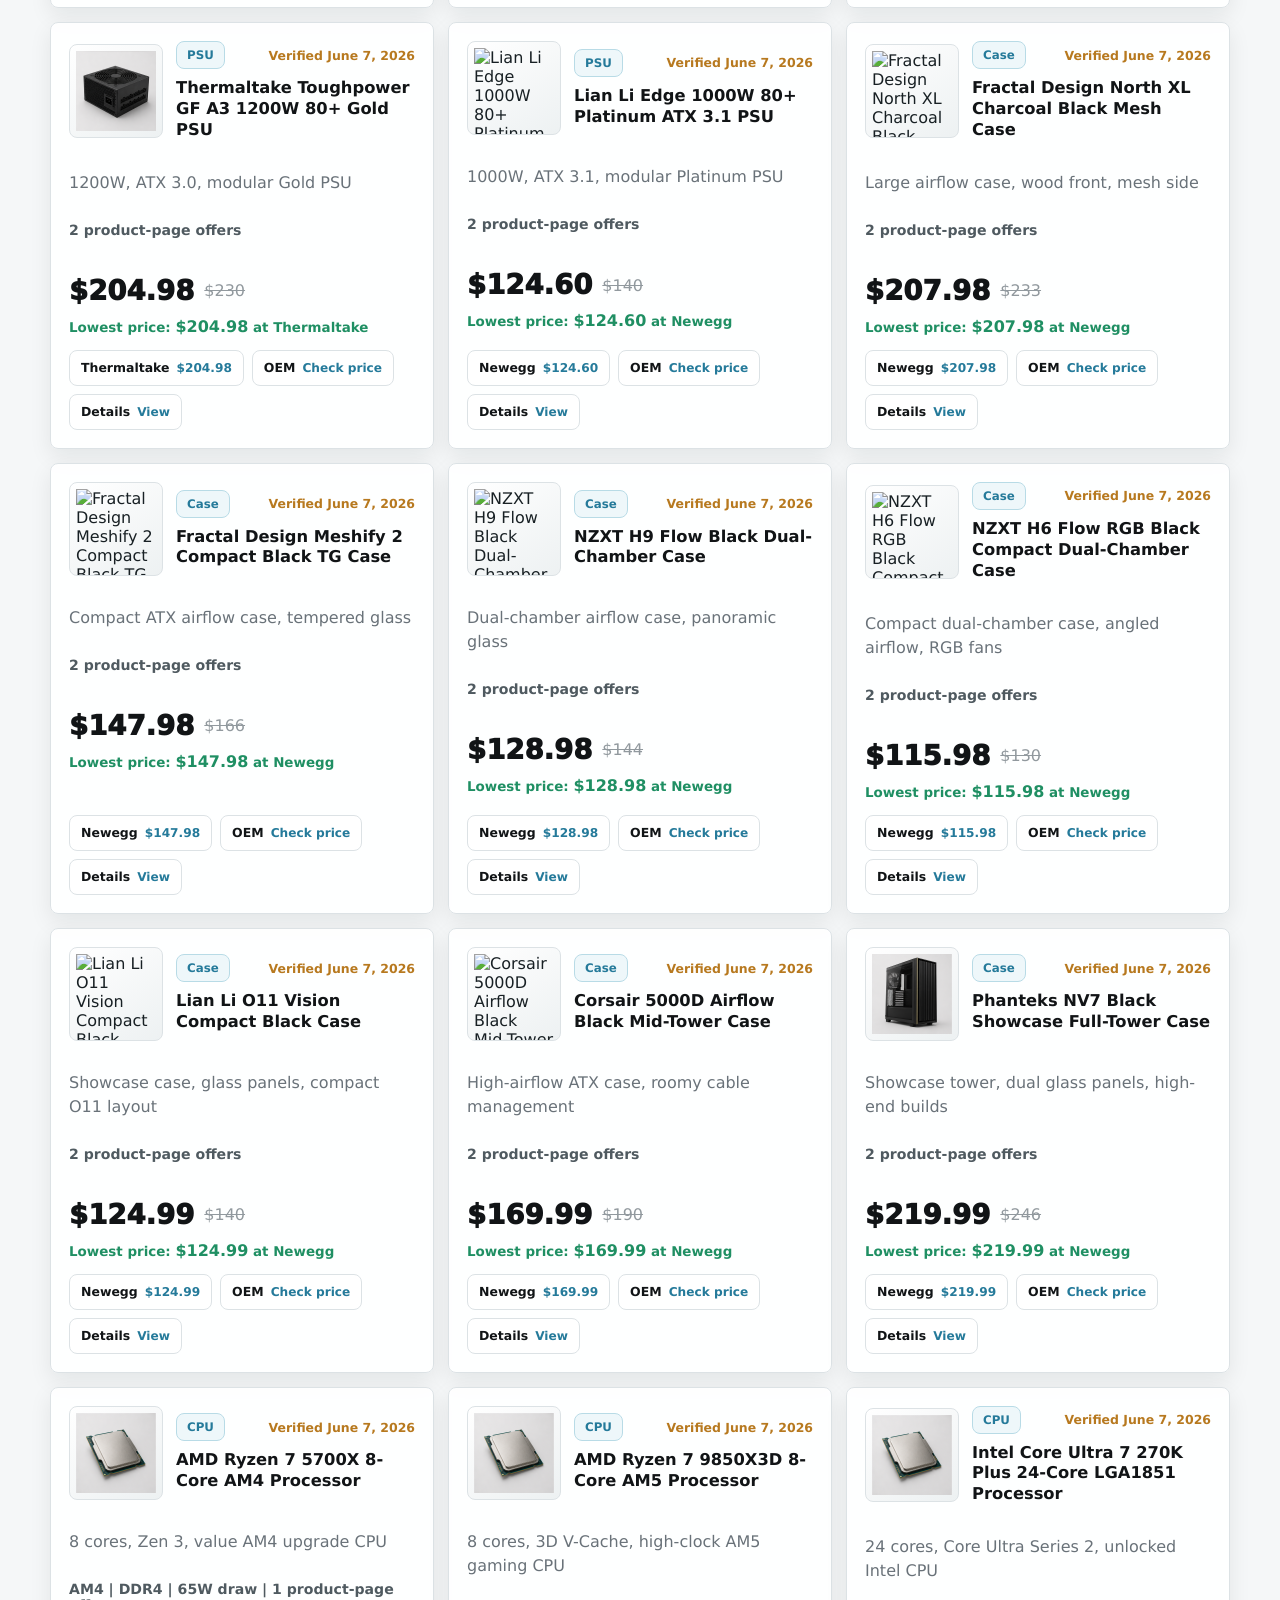
==== commit 2b8da1b9: "Use exact product images where available" ====
--- a/index.html
+++ b/index.html
@@ -115,6 +115,7 @@
       <span>Seller and source buttons open direct product pages, with live prices shown where available.</span>
     </footer>
 
+    <script src="product-images.js"></script>
     <script src="script.js"></script>
   </body>
 </html>
--- a/styles.css
+++ b/styles.css
@@ -664,6 +664,60 @@
   animation: riseIn 560ms ease both;
 }
 
+.deal-head,
+.product-card-head,
+.picker-trigger,
+.picker-option {
+  display: flex;
+  align-items: center;
+}
+
+.deal-head {
+  gap: 14px;
+  margin-bottom: 16px;
+}
+
+.deal-image,
+.product-image,
+.part-thumb {
+  flex: 0 0 auto;
+}
+
+.deal-image,
+.product-image {
+  display: grid;
+  place-items: center;
+  overflow: hidden;
+  border: 1px solid var(--line);
+  border-radius: var(--radius);
+  background: linear-gradient(145deg, #ffffff, #edf1f2);
+  transition: transform var(--speed) ease, border-color var(--speed) ease, box-shadow var(--speed) ease;
+}
+
+.deal-image {
+  width: 82px;
+  height: 82px;
+}
+
+.product-image {
+  width: 94px;
+  height: 94px;
+}
+
+.deal-image:hover,
+.product-image:hover {
+  transform: translateY(-2px);
+  border-color: rgba(37, 122, 154, 0.36);
+  box-shadow: 0 12px 26px rgba(17, 20, 22, 0.1);
+}
+
+.part-thumb {
+  width: 100%;
+  height: 100%;
+  object-fit: contain;
+  padding: 6px;
+}
+
 .deal-tag,
 .category-pill {
   display: inline-flex;
@@ -763,7 +817,7 @@
 
 .builder-panel {
   display: grid;
-  grid-template-columns: minmax(0, 1fr) 300px;
+  grid-template-columns: minmax(0, 1fr) 240px;
   gap: 14px;
   padding: 14px;
 }
@@ -814,6 +868,182 @@
   outline: none;
 }
 
+.native-builder-select {
+  position: absolute;
+  width: 1px;
+  min-height: 1px;
+  padding: 0;
+  overflow: hidden;
+  clip: rect(0 0 0 0);
+  clip-path: inset(50%);
+  white-space: nowrap;
+  border: 0;
+}
+
+.part-picker {
+  position: relative;
+}
+
+.picker-trigger {
+  width: 100%;
+  min-height: 68px;
+  gap: 11px;
+  padding: 8px 10px;
+  border: 1px solid var(--line);
+  border-radius: var(--radius);
+  background: #ffffff;
+  color: var(--ink);
+  cursor: pointer;
+  text-align: left;
+  box-shadow: inset 0 0 0 1px rgba(255, 255, 255, 0.52);
+  transition: transform var(--speed) ease, border-color var(--speed) ease, box-shadow var(--speed) ease, background var(--speed) ease;
+}
+
+.picker-trigger:hover,
+.part-picker.is-open .picker-trigger {
+  transform: translateY(-1px);
+  border-color: rgba(37, 122, 154, 0.42);
+  background: #fafdff;
+  box-shadow: 0 12px 28px rgba(37, 122, 154, 0.1);
+}
+
+.picker-trigger-media,
+.picker-thumb,
+.picker-empty-thumb {
+  flex: 0 0 auto;
+  width: 46px;
+  height: 46px;
+  border-radius: var(--radius);
+}
+
+.picker-thumb {
+  object-fit: contain;
+  padding: 4px;
+  border: 1px solid var(--line);
+  background: #eef2f3;
+}
+
+.picker-empty-thumb {
+  display: grid;
+  place-items: center;
+  border: 1px solid rgba(31, 143, 99, 0.22);
+  background: #eef8f3;
+  color: var(--accent);
+  font-size: 0.78rem;
+  font-weight: 950;
+}
+
+.picker-trigger-copy,
+.picker-option-copy {
+  display: grid;
+  min-width: 0;
+  gap: 3px;
+}
+
+.picker-trigger-copy {
+  flex: 1 1 auto;
+}
+
+.picker-trigger-copy strong,
+.picker-option-copy strong {
+  color: var(--ink);
+  font-size: 0.86rem;
+  line-height: 1.22;
+}
+
+.picker-trigger-copy strong {
+  overflow: hidden;
+  text-overflow: ellipsis;
+}
+
+.picker-option-copy strong {
+  display: -webkit-box;
+  overflow: hidden;
+  -webkit-box-orient: vertical;
+  -webkit-line-clamp: 2;
+}
+
+.picker-trigger-copy span,
+.picker-option-copy span {
+  overflow: hidden;
+  color: var(--muted);
+  font-size: 0.76rem;
+  font-weight: 760;
+  line-height: 1.25;
+  text-overflow: ellipsis;
+  white-space: nowrap;
+}
+
+.picker-caret {
+  flex: 0 0 auto;
+  width: 8px;
+  height: 8px;
+  border-right: 2px solid var(--muted);
+  border-bottom: 2px solid var(--muted);
+  transform: rotate(45deg);
+  transition: transform var(--speed) ease;
+}
+
+.part-picker.is-open .picker-caret {
+  transform: rotate(225deg) translate(-2px, -2px);
+}
+
+.picker-menu {
+  position: absolute;
+  inset: calc(100% + 8px) 0 auto;
+  z-index: 30;
+  display: grid;
+  width: min(520px, calc(100vw - 32px));
+  max-height: min(360px, 56vh);
+  gap: 4px;
+  padding: 6px;
+  overflow-y: auto;
+  border: 1px solid var(--line);
+  border-radius: var(--radius);
+  background: #ffffff;
+  box-shadow: 0 20px 50px rgba(17, 20, 22, 0.18);
+  opacity: 0;
+  pointer-events: none;
+  transform: translateY(-6px) scale(0.98);
+  transform-origin: top;
+  transition: opacity var(--speed) ease, transform var(--speed) ease;
+}
+
+.part-picker.is-open .picker-menu {
+  opacity: 1;
+  pointer-events: auto;
+  transform: translateY(0) scale(1);
+}
+
+.builder-slots .slot:nth-child(2n) .picker-menu {
+  right: 0;
+  left: auto;
+}
+
+.picker-option {
+  width: 100%;
+  gap: 10px;
+  min-height: 74px;
+  padding: 7px;
+  border: 1px solid transparent;
+  border-radius: calc(var(--radius) - 2px);
+  background: transparent;
+  color: var(--text);
+  cursor: pointer;
+  text-align: left;
+  transition: background var(--speed) ease, border-color var(--speed) ease, transform var(--speed) ease;
+}
+
+.picker-option:hover,
+.picker-option[aria-selected="true"] {
+  border-color: rgba(31, 143, 99, 0.22);
+  background: #eef8f3;
+}
+
+.picker-option:hover {
+  transform: translateX(2px);
+}
+
 .slot-meta {
   min-height: 42px;
   margin: 10px 0 0;
@@ -832,7 +1062,7 @@
   display: block;
   margin: 6px 0 2px;
   color: #8fd7b3;
-  font-size: 2.35rem;
+  font-size: clamp(1.85rem, 3vw, 2.35rem);
 }
 
 .summary span {
@@ -910,10 +1140,19 @@
   animation: riseIn 560ms ease both;
 }
 
+.product-card-head {
+  gap: 13px;
+  margin-bottom: 14px;
+}
+
+.product-head-copy {
+  min-width: 0;
+}
+
 .product-top {
   justify-content: space-between;
   gap: 12px;
-  margin-bottom: 14px;
+  margin-bottom: 9px;
 }
 
 .category-pill {
@@ -1140,7 +1379,8 @@
 :root[data-theme="dark"] .back-link,
 :root[data-theme="dark"] .product-media,
 :root[data-theme="dark"] .retailer-table-wrap,
-:root[data-theme="dark"] .retailer-row {
+:root[data-theme="dark"] .retailer-row,
+:root[data-theme="dark"] .picker-menu {
   background: var(--paper);
 }
 
@@ -1157,11 +1397,15 @@
 :root[data-theme="dark"] .price,
 :root[data-theme="dark"] .slot label,
 :root[data-theme="dark"] .seller-link,
-:root[data-theme="dark"] .back-link:hover {
+:root[data-theme="dark"] .back-link:hover,
+:root[data-theme="dark"] .picker-trigger,
+:root[data-theme="dark"] .picker-trigger-copy strong,
+:root[data-theme="dark"] .picker-option-copy strong {
   color: var(--heading);
 }
 
-:root[data-theme="dark"] .category-icon {
+:root[data-theme="dark"] .category-icon,
+:root[data-theme="dark"] .picker-empty-thumb {
   border-color: rgba(121, 213, 165, 0.28);
   background: rgba(121, 213, 165, 0.12);
   color: var(--accent);
@@ -1174,11 +1418,14 @@
 }
 
 :root[data-theme="dark"] .seller-link,
-:root[data-theme="dark"] select {
+:root[data-theme="dark"] select,
+:root[data-theme="dark"] .picker-trigger {
   background-color: #101416;
 }
 
-:root[data-theme="dark"] .seller-link:hover {
+:root[data-theme="dark"] .seller-link:hover,
+:root[data-theme="dark"] .picker-trigger:hover,
+:root[data-theme="dark"] .part-picker.is-open .picker-trigger {
   background: rgba(118, 199, 223, 0.12);
   border-color: rgba(118, 199, 223, 0.42);
 }
@@ -1220,6 +1467,19 @@
 :root[data-theme="dark"] .retailer-row:hover {
   background: rgba(121, 213, 165, 0.08);
   border-color: rgba(121, 213, 165, 0.38);
+}
+
+:root[data-theme="dark"] .deal-image,
+:root[data-theme="dark"] .product-image,
+:root[data-theme="dark"] .picker-thumb {
+  border-color: var(--line);
+  background: linear-gradient(145deg, #1b2224, #101416);
+}
+
+:root[data-theme="dark"] .picker-option:hover,
+:root[data-theme="dark"] .picker-option[aria-selected="true"] {
+  border-color: rgba(121, 213, 165, 0.3);
+  background: rgba(121, 213, 165, 0.1);
 }
 
 body[data-theme="dark"]::before {
@@ -1242,7 +1502,8 @@
 body[data-theme="dark"] .back-link,
 body[data-theme="dark"] .product-media,
 body[data-theme="dark"] .retailer-table-wrap,
-body[data-theme="dark"] .retailer-row {
+body[data-theme="dark"] .retailer-row,
+body[data-theme="dark"] .picker-menu {
   background: var(--paper);
 }
 
@@ -1259,11 +1520,15 @@
 body[data-theme="dark"] .price,
 body[data-theme="dark"] .slot label,
 body[data-theme="dark"] .seller-link,
-body[data-theme="dark"] .back-link:hover {
+body[data-theme="dark"] .back-link:hover,
+body[data-theme="dark"] .picker-trigger,
+body[data-theme="dark"] .picker-trigger-copy strong,
+body[data-theme="dark"] .picker-option-copy strong {
   color: var(--heading);
 }
 
-body[data-theme="dark"] .category-icon {
+body[data-theme="dark"] .category-icon,
+body[data-theme="dark"] .picker-empty-thumb {
   border-color: rgba(121, 213, 165, 0.28);
   background: rgba(121, 213, 165, 0.12);
   color: var(--accent);
@@ -1276,11 +1541,14 @@
 }
 
 body[data-theme="dark"] .seller-link,
-body[data-theme="dark"] select {
+body[data-theme="dark"] select,
+body[data-theme="dark"] .picker-trigger {
   background-color: #101416;
 }
 
-body[data-theme="dark"] .seller-link:hover {
+body[data-theme="dark"] .seller-link:hover,
+body[data-theme="dark"] .picker-trigger:hover,
+body[data-theme="dark"] .part-picker.is-open .picker-trigger {
   background: rgba(118, 199, 223, 0.12);
   border-color: rgba(118, 199, 223, 0.42);
 }
@@ -1322,6 +1590,19 @@
 body[data-theme="dark"] .retailer-row:hover {
   background: rgba(121, 213, 165, 0.08);
   border-color: rgba(121, 213, 165, 0.38);
+}
+
+body[data-theme="dark"] .deal-image,
+body[data-theme="dark"] .product-image,
+body[data-theme="dark"] .picker-thumb {
+  border-color: var(--line);
+  background: linear-gradient(145deg, #1b2224, #101416);
+}
+
+body[data-theme="dark"] .picker-option:hover,
+body[data-theme="dark"] .picker-option[aria-selected="true"] {
+  border-color: rgba(121, 213, 165, 0.3);
+  background: rgba(121, 213, 165, 0.1);
 }
 
 body[data-theme="light"] {
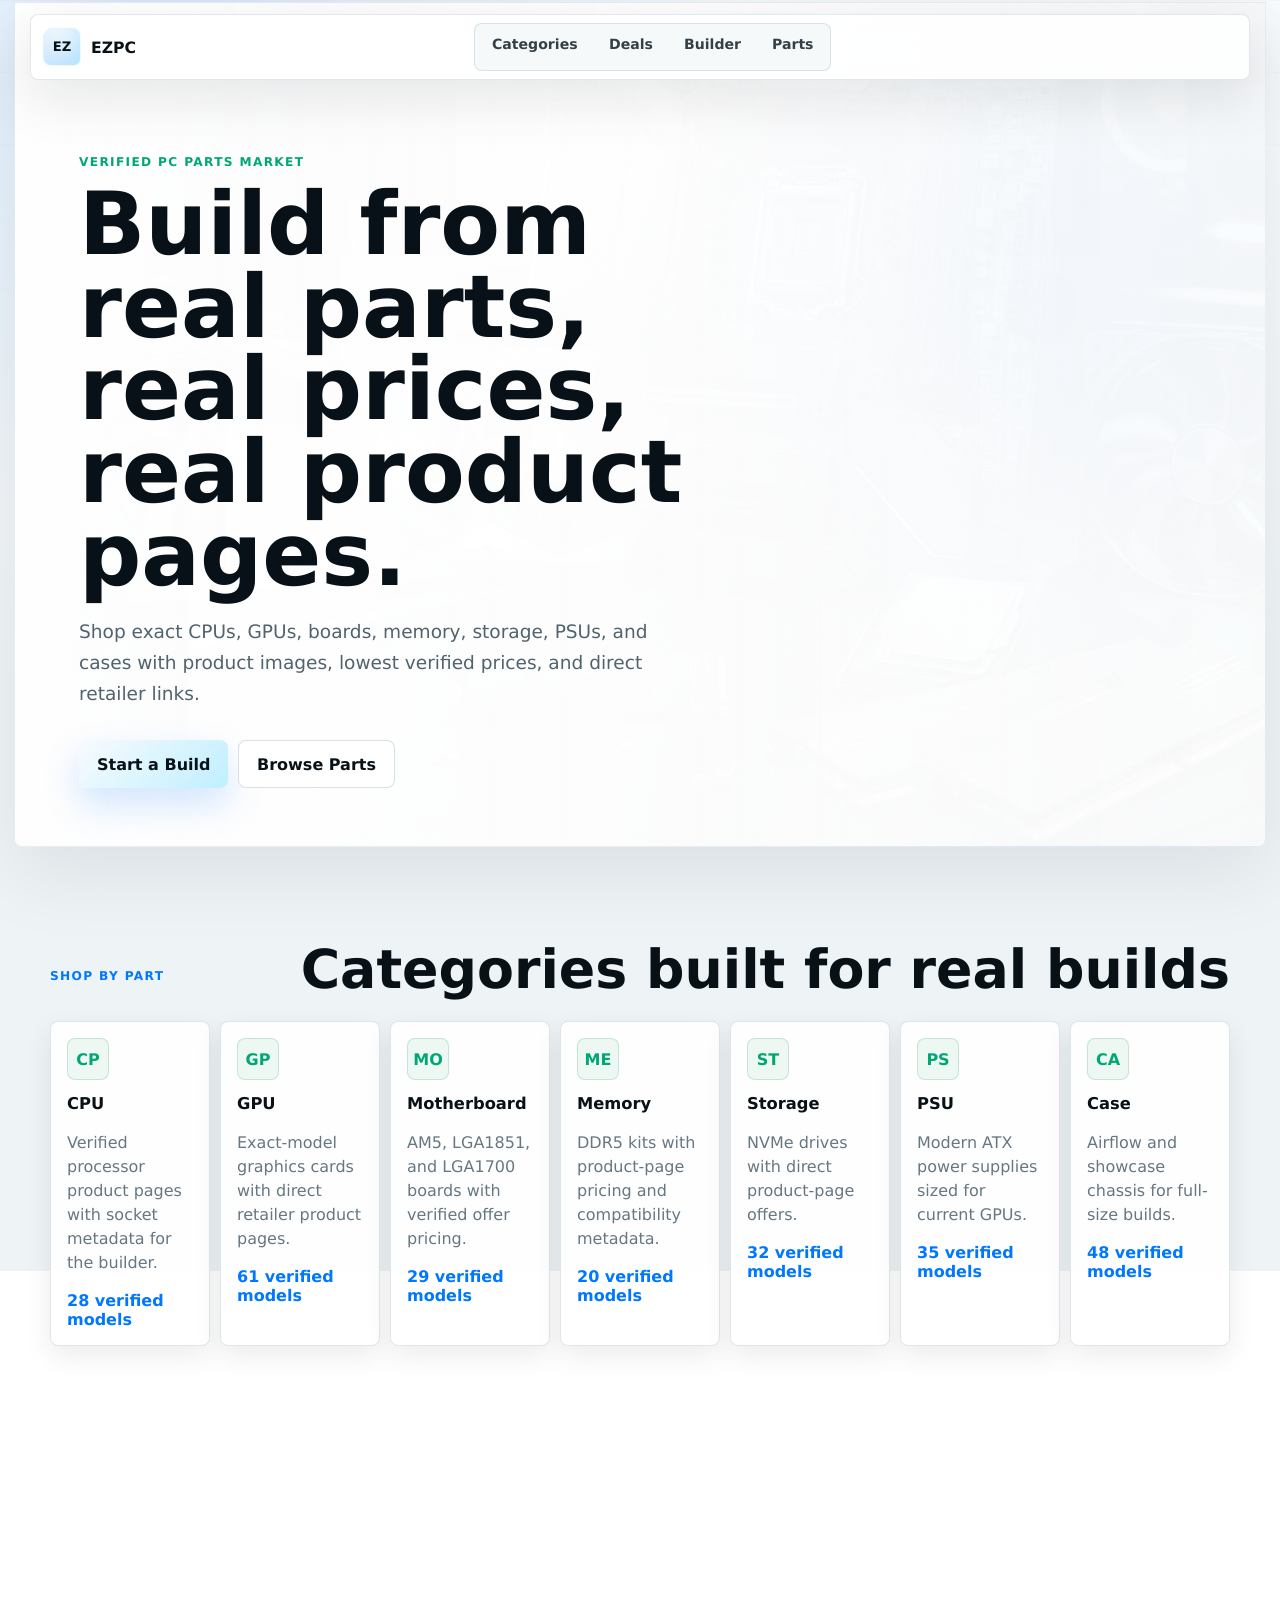
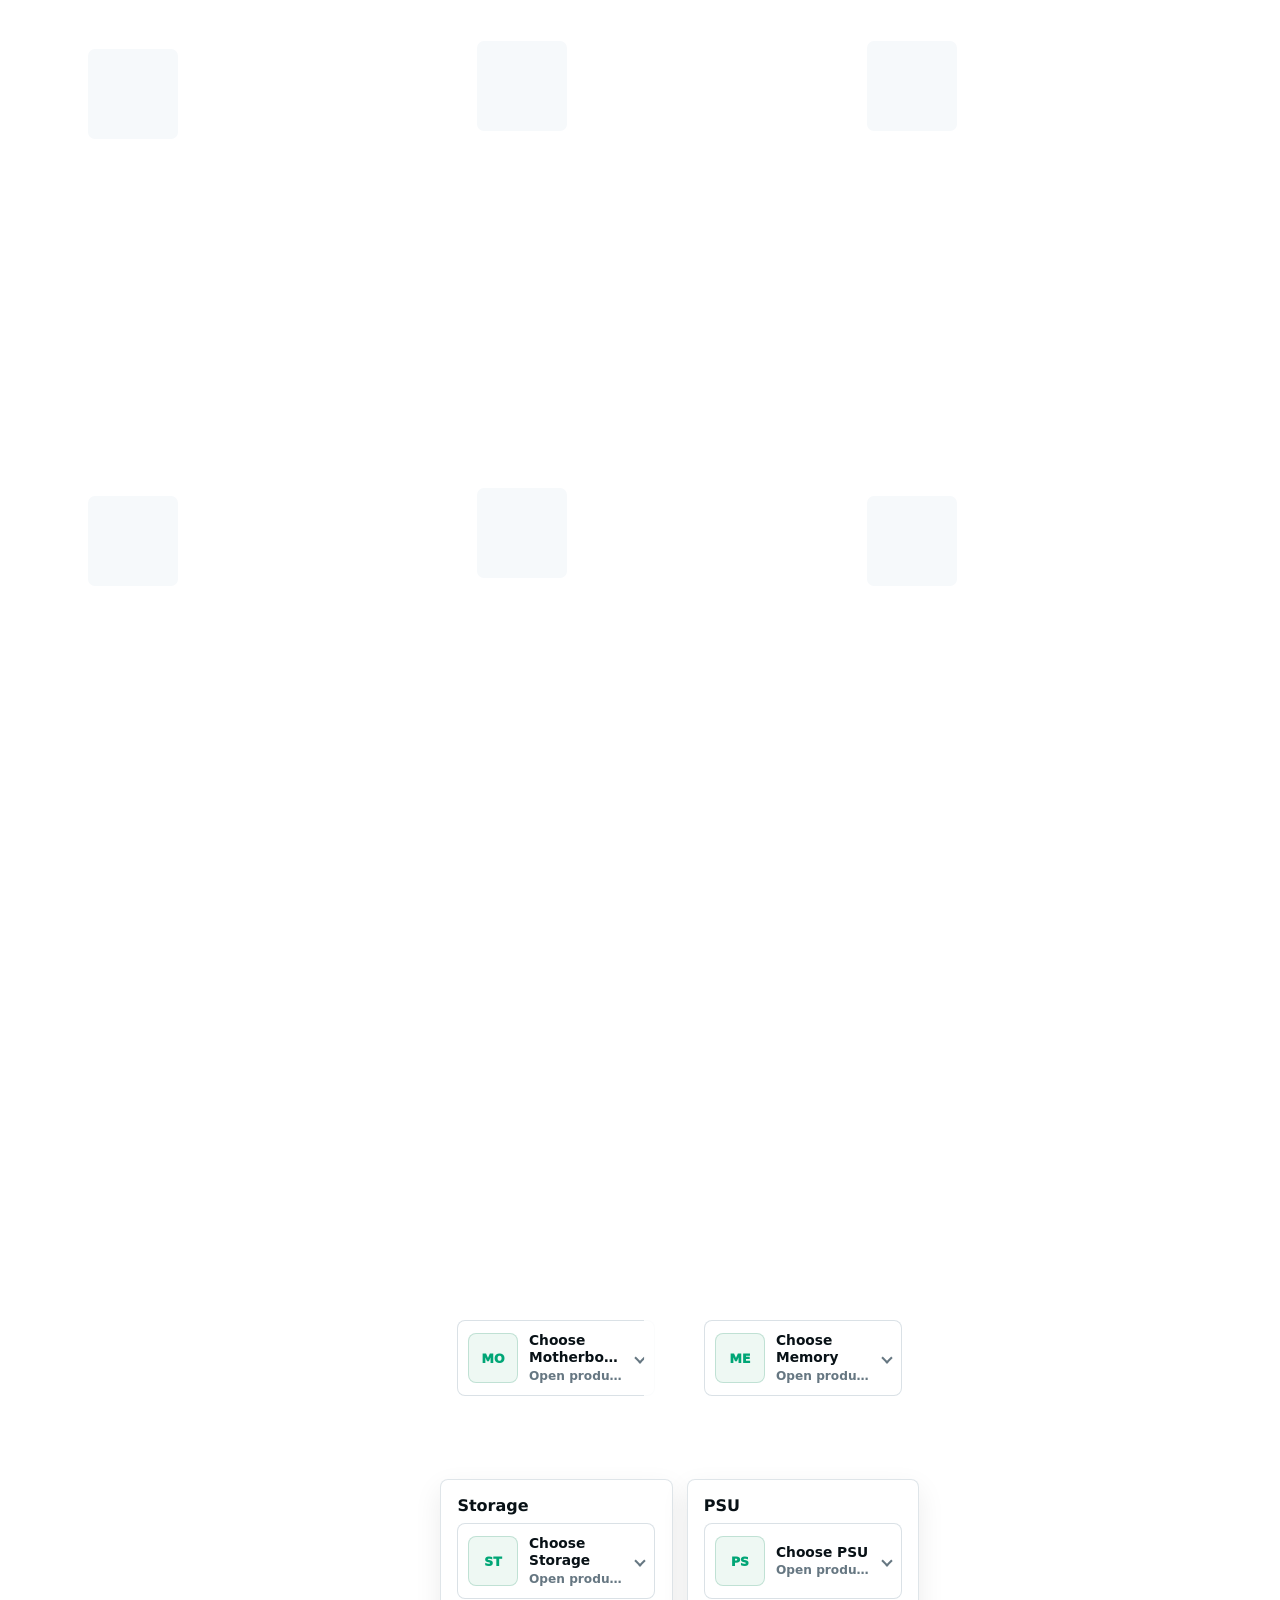
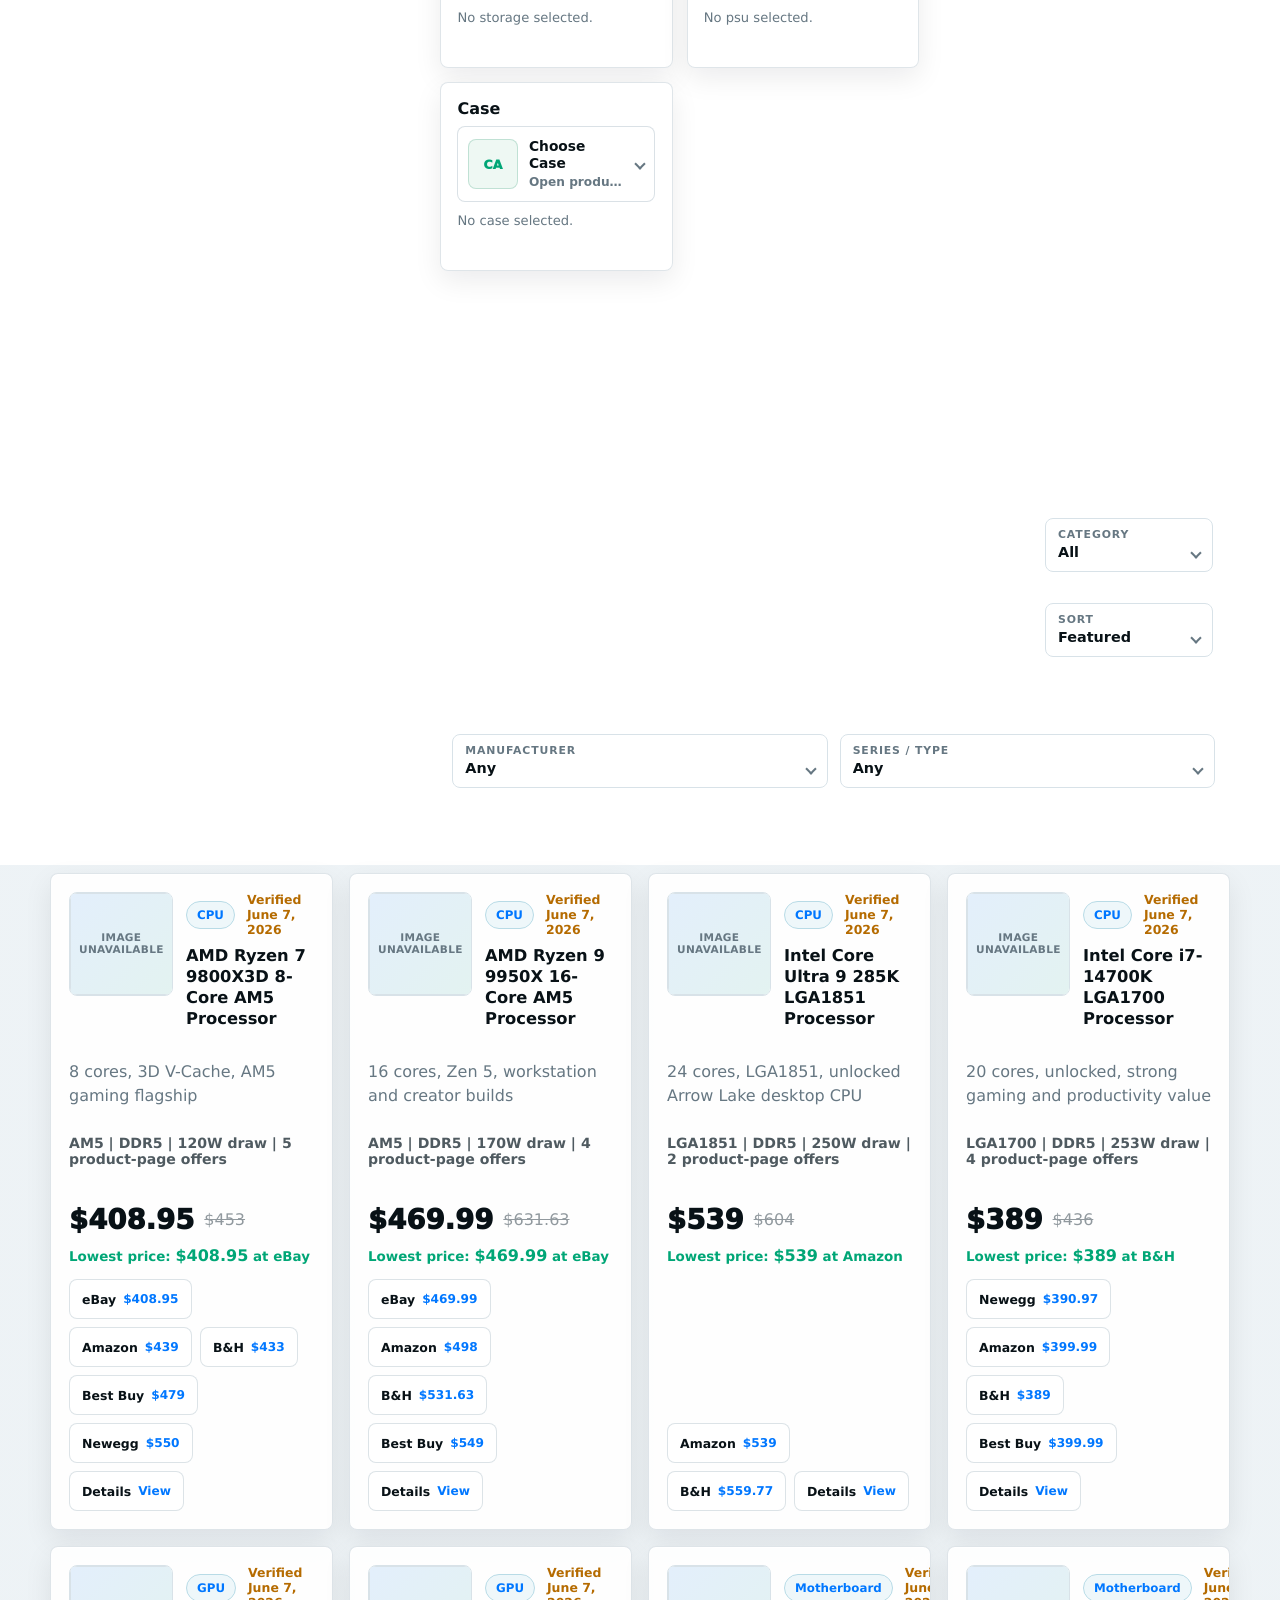
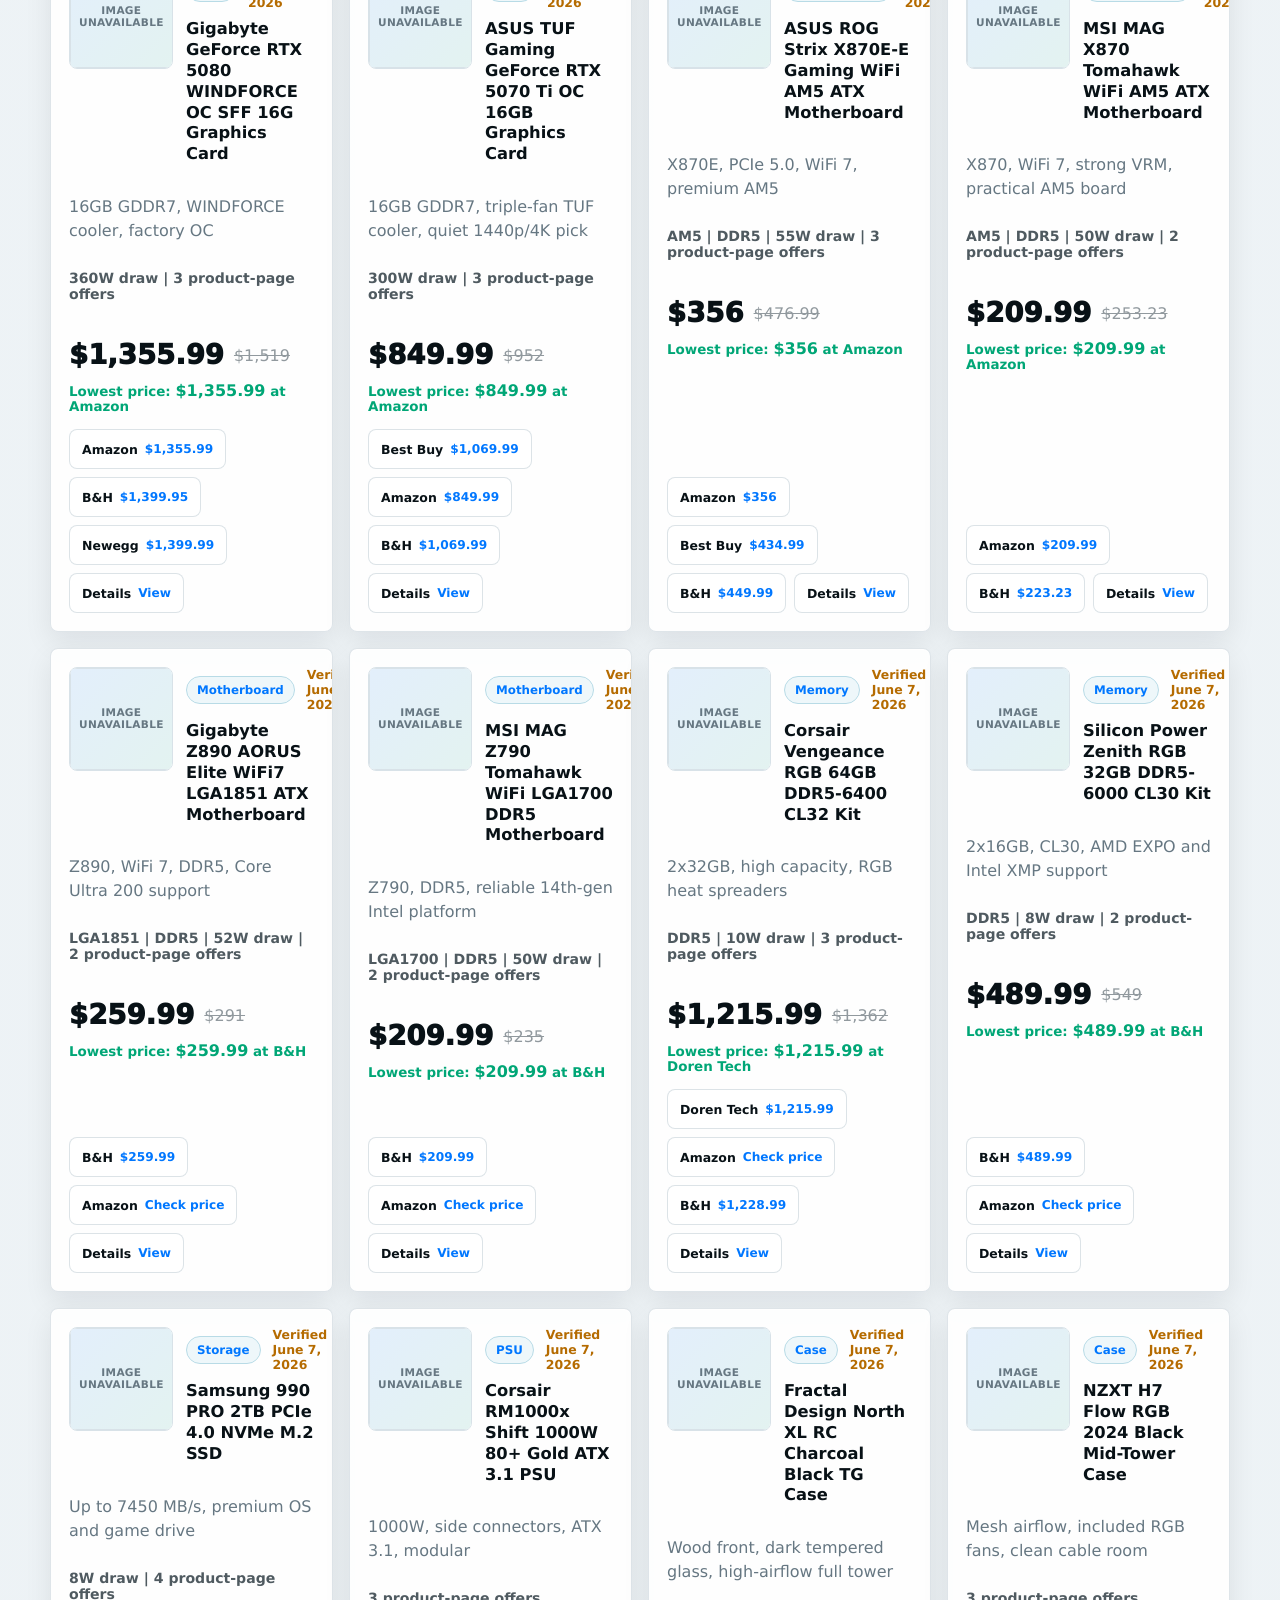
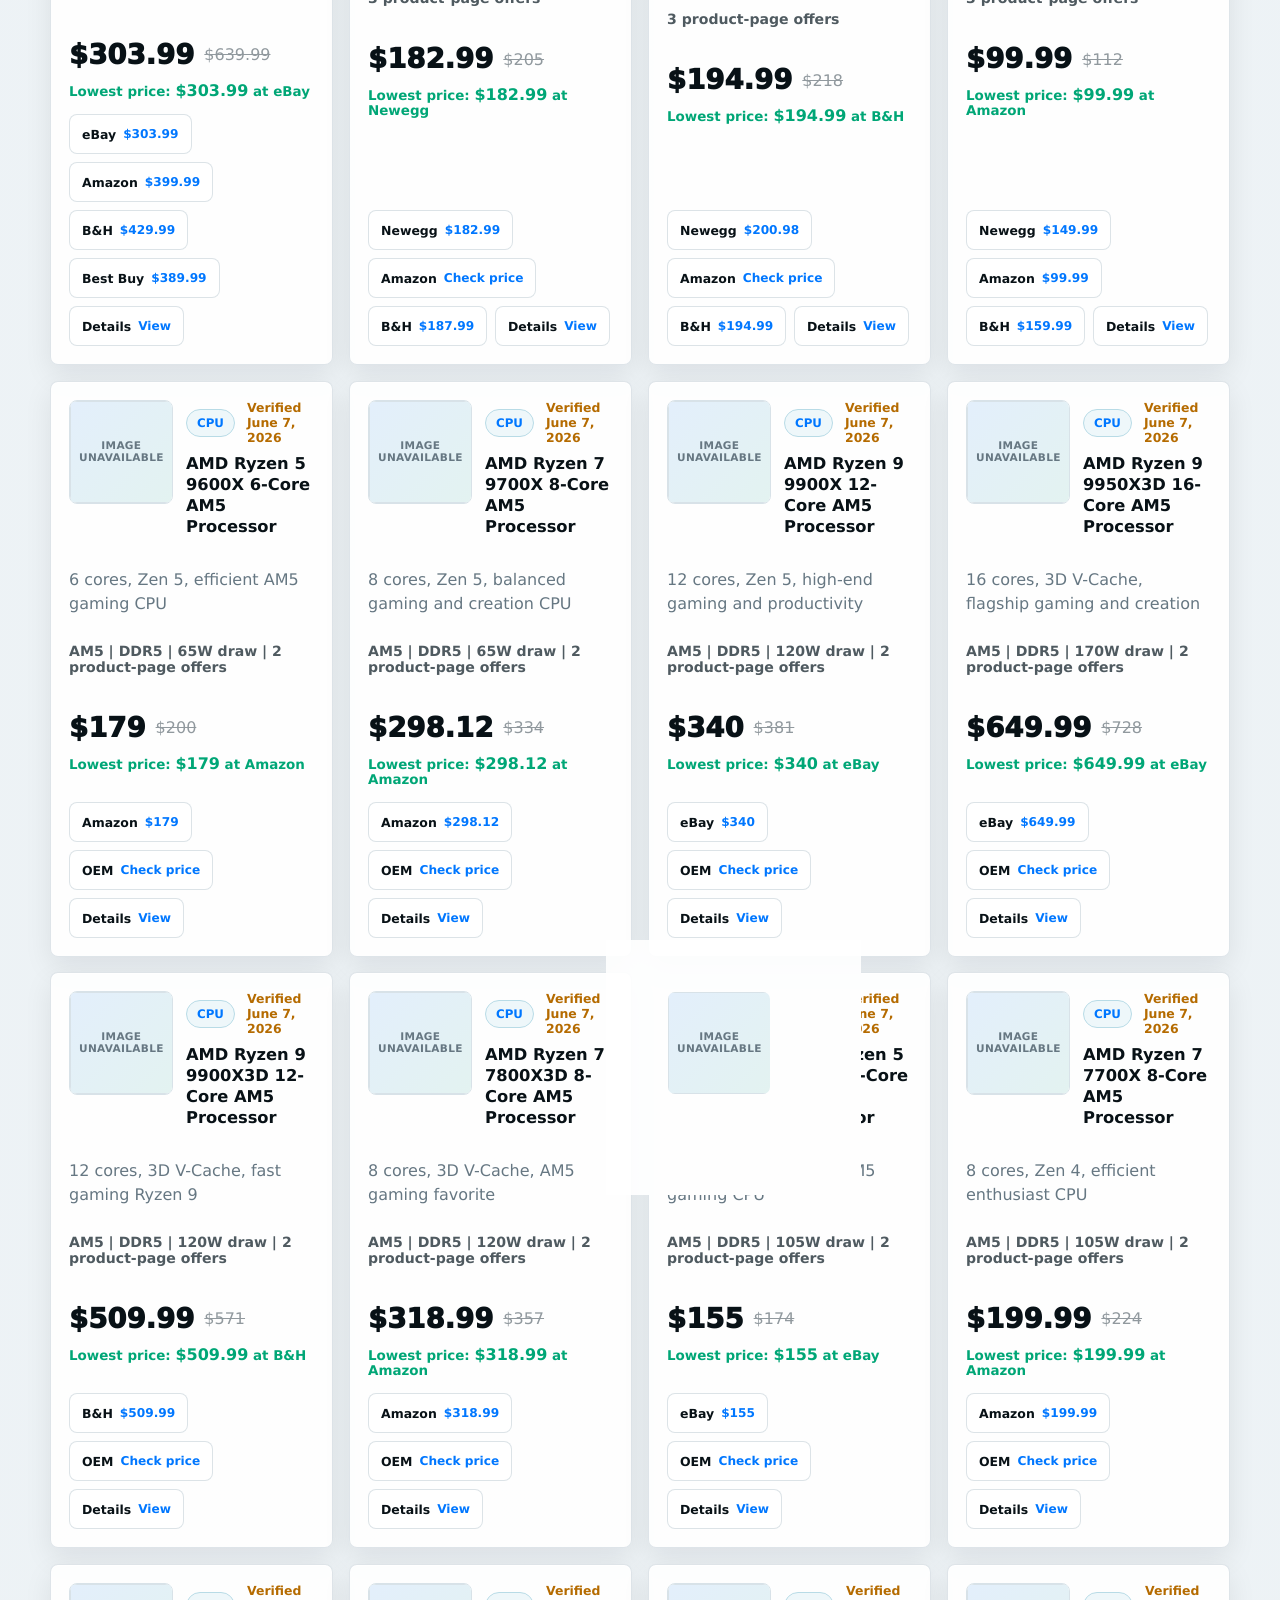
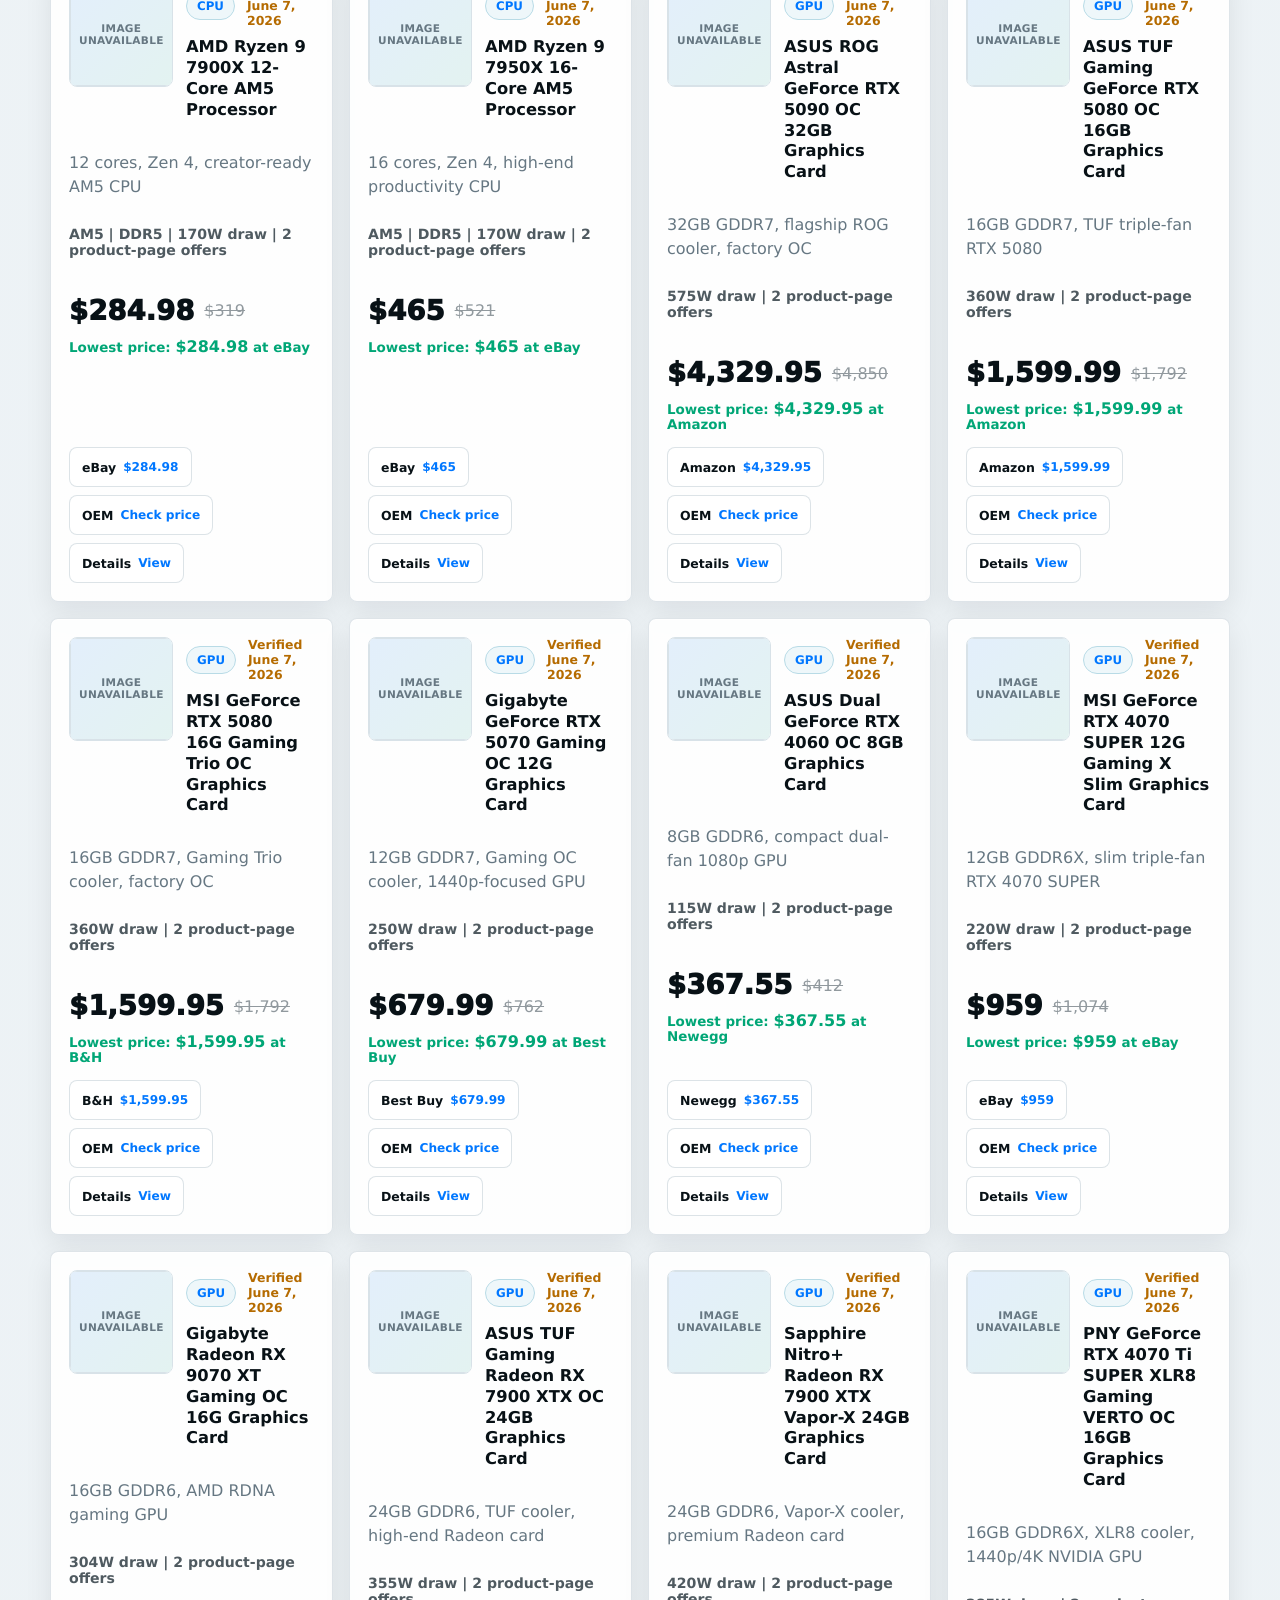
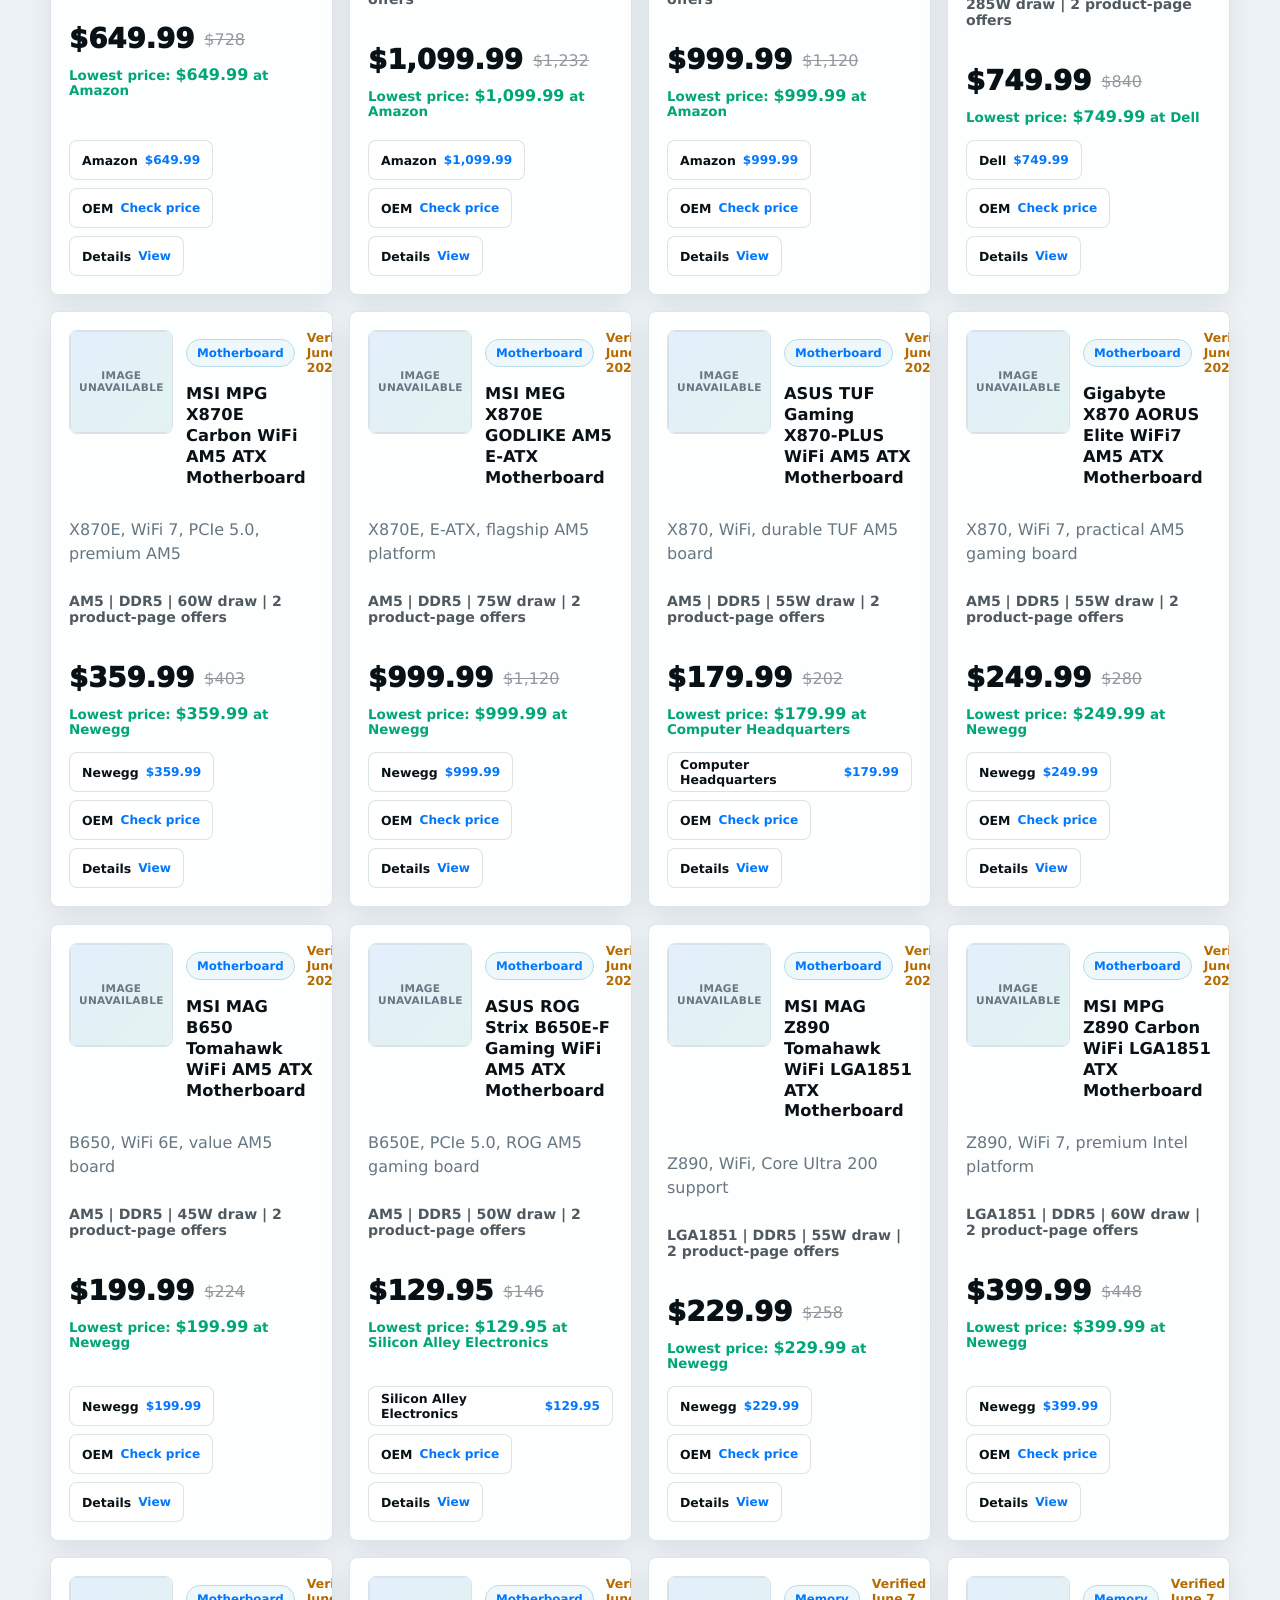
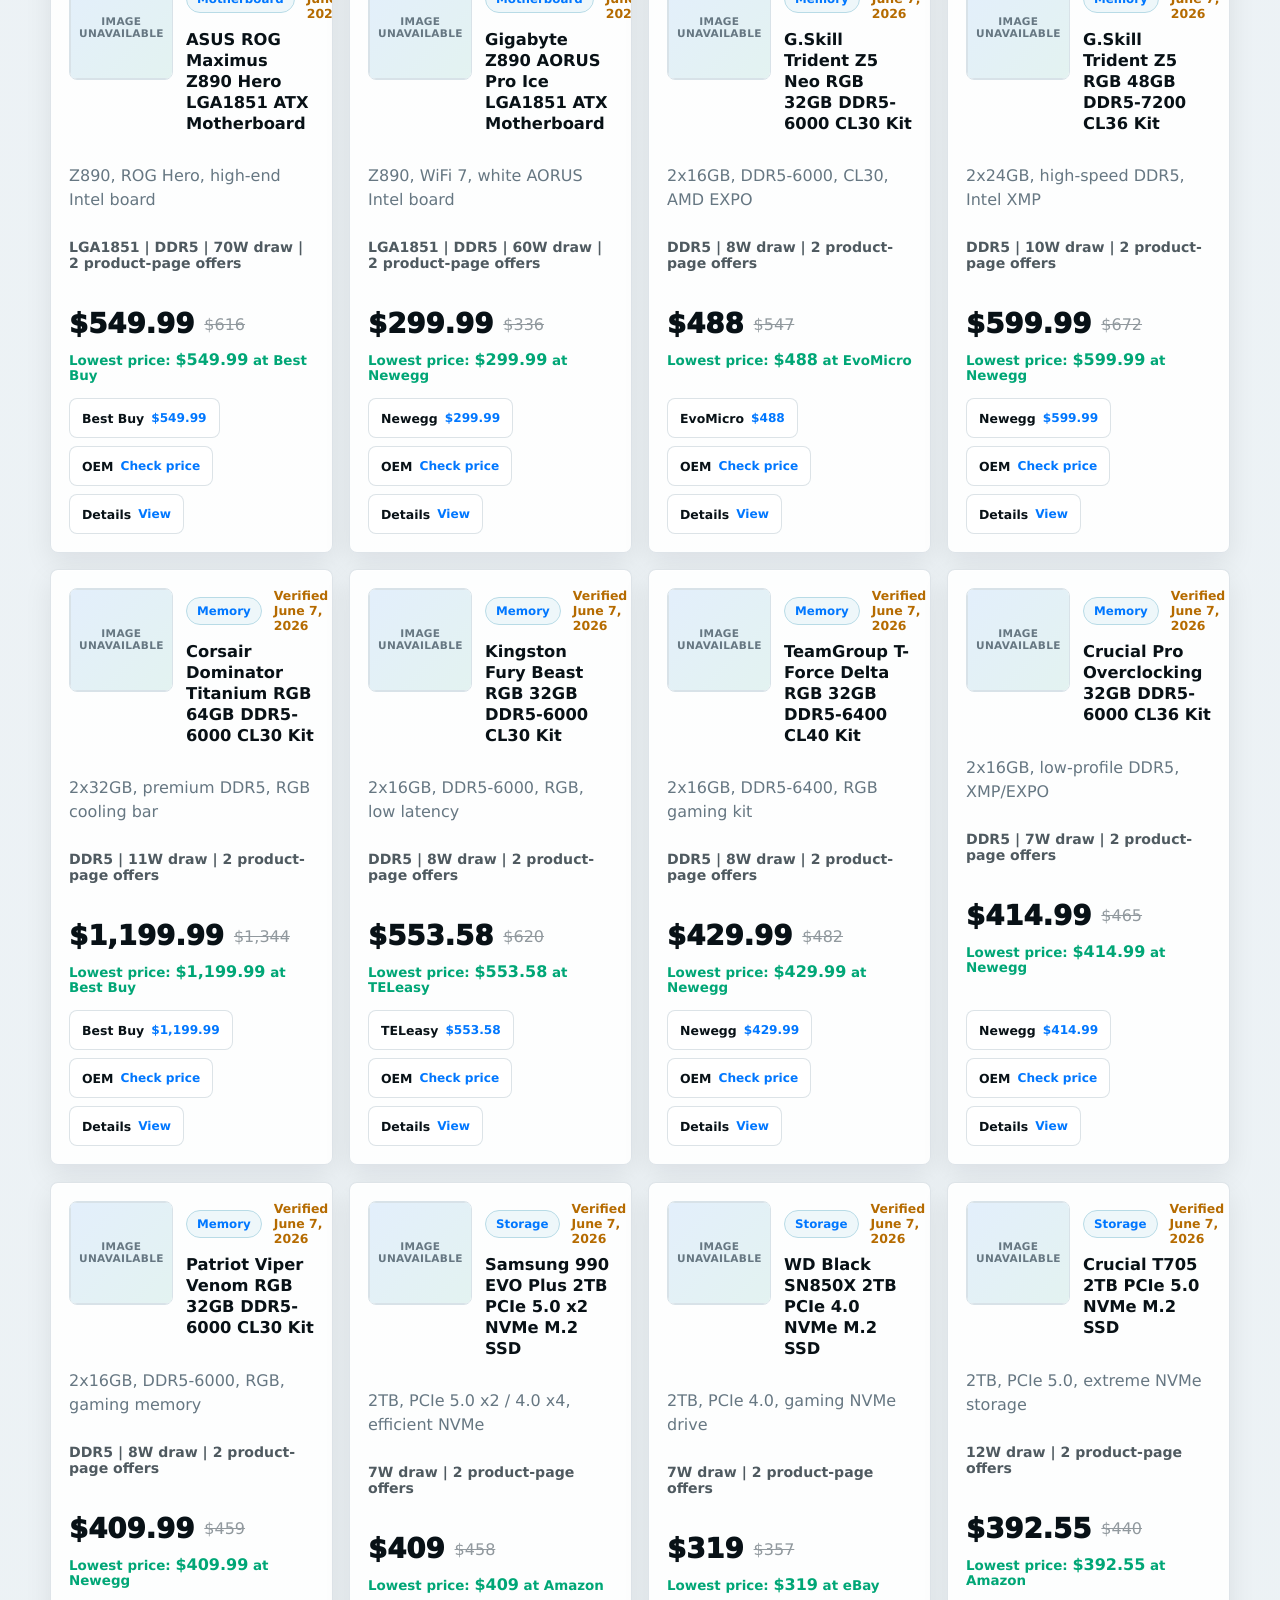
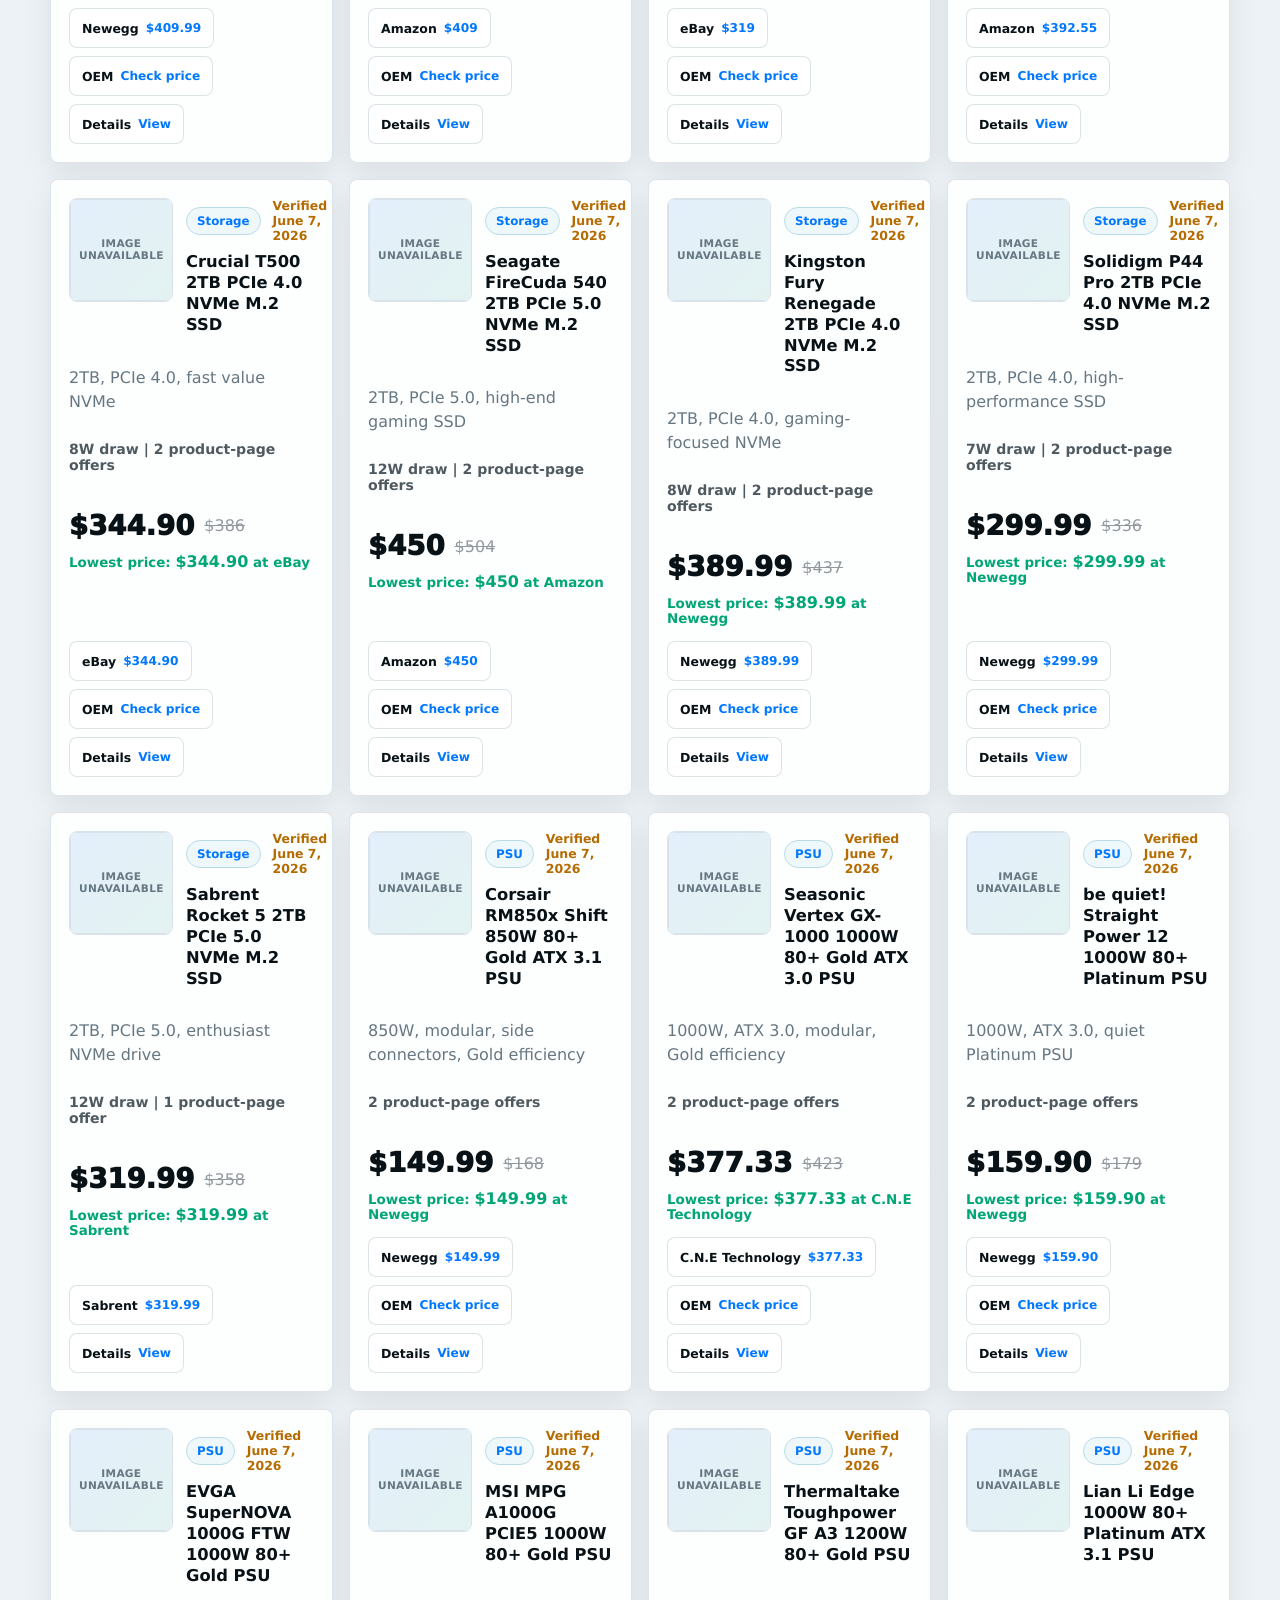
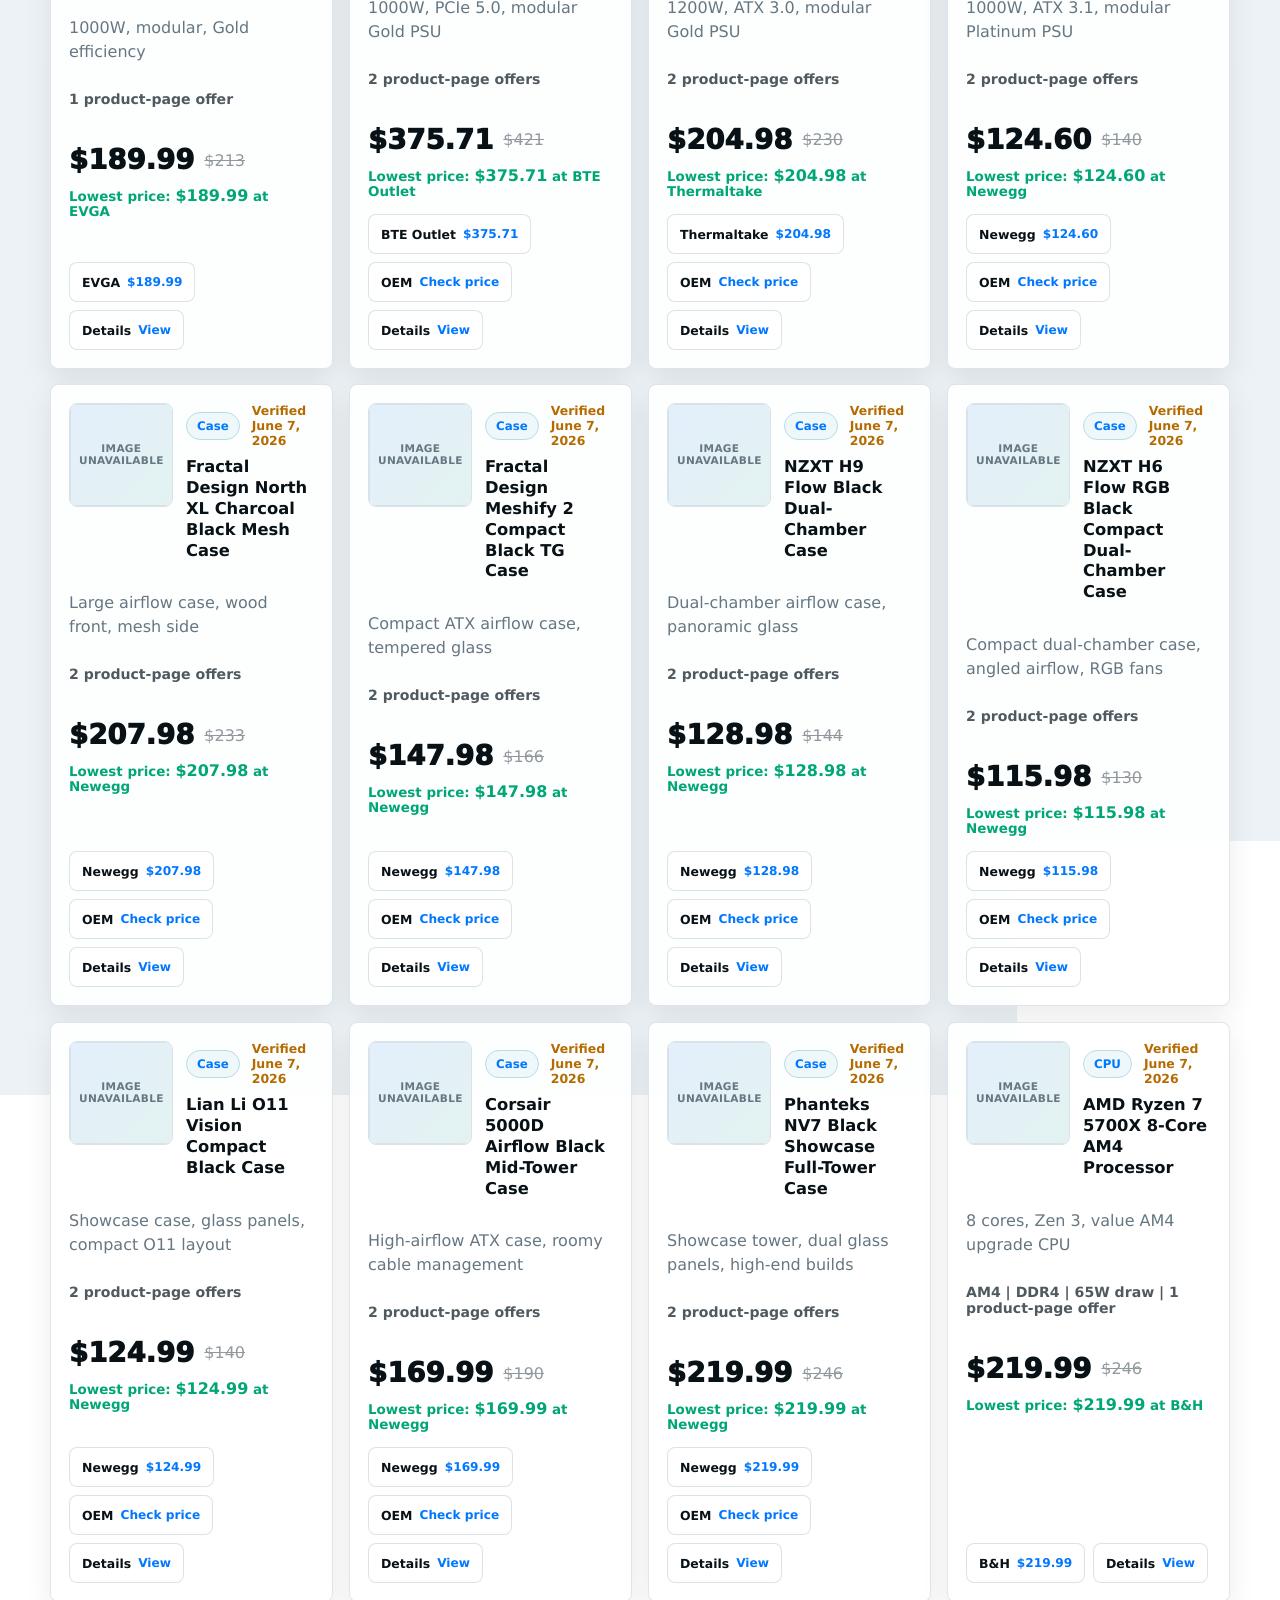
==== commit d6e51e70: "Improve catalog filters and picker UI" ====
--- a/index.html
+++ b/index.html
@@ -45,15 +45,37 @@
       <section class="hero" id="home" aria-labelledby="hero-title">
         <img class="hero-image" src="assets/pc-parts-hero.png" alt="PC parts arranged on a modern workbench" />
         <div class="hero-overlay">
-          <p class="eyebrow">Verified parts intelligence</p>
-          <h1 id="hero-title">A fluid parts desk for serious PC builds.</h1>
-          <p class="hero-copy">
-            Browse specific CPUs, GPUs, boards, memory, storage, power supplies, and cases with verified
-            product-page links from retailers like B&H, Best Buy, and Newegg.
-          </p>
-          <div class="hero-actions">
-            <a class="button primary" href="#builder">Start a Build</a>
-            <a class="button secondary" href="#deals">Shop Deals</a>
+          <div class="hero-copy-block">
+            <p class="eyebrow">Verified PC parts market</p>
+            <h1 id="hero-title">Build from real parts, real prices, real product pages.</h1>
+            <p class="hero-copy">
+              Shop exact CPUs, GPUs, boards, memory, storage, PSUs, and cases with product images, lowest verified
+              prices, and direct retailer links.
+            </p>
+            <div class="hero-actions">
+              <a class="button primary" href="#builder">Start a Build</a>
+              <a class="button secondary" href="#catalog">Browse Parts</a>
+            </div>
+          </div>
+          <div class="hero-market" aria-label="Featured parts">
+            <article class="hero-part">
+              <img src="https://storage-asset.msi.com/global/picture/product/product_173710004234f04a0f44dd01f025e8bee23592ca90.webp" alt="MSI GeForce RTX 5080 Gaming Trio OC" />
+              <span>GPU</span>
+              <strong>RTX 5080 Gaming Trio</strong>
+              <em>$1,399.95</em>
+            </article>
+            <article class="hero-part">
+              <img src="https://m.media-amazon.com/images/I/71NMFO0iUhL._AC_SL1500_.jpg" alt="AMD Ryzen 7 9800X3D processor" />
+              <span>CPU</span>
+              <strong>Ryzen 7 9800X3D</strong>
+              <em>$433.00</em>
+            </article>
+            <article class="hero-part">
+              <img src="https://m.media-amazon.com/images/I/81MDzB7gqwL._AC_SL1500_.jpg" alt="ASUS ROG Strix X870E-E motherboard" />
+              <span>Board</span>
+              <strong>ROG Strix X870E-E</strong>
+              <em>AM5 / DDR5</em>
+            </article>
           </div>
         </div>
       </section>
@@ -101,10 +123,26 @@
             <p class="eyebrow">Full catalog</p>
             <h2>Specific parts, not vague buckets</h2>
           </div>
-          <label class="filter-label">
-            <span>Filter</span>
-            <select id="categoryFilter" aria-label="Filter parts by category"></select>
-          </label>
+          <div class="catalog-controls" aria-label="Catalog controls">
+            <label class="filter-field">
+              <span>Category</span>
+              <select id="categoryFilter" aria-label="Filter parts by category"></select>
+            </label>
+            <label class="filter-field">
+              <span>Sort</span>
+              <select id="sortFilter" aria-label="Sort parts">
+                <option value="featured">Featured</option>
+                <option value="price-asc">Price: low to high</option>
+                <option value="price-desc">Price: high to low</option>
+                <option value="name-asc">Name: A to Z</option>
+              </select>
+            </label>
+          </div>
+        </div>
+        <div class="filter-panel" id="filterPanel" aria-label="Catalog filters"></div>
+        <div class="catalog-meta">
+          <span id="resultCount" aria-live="polite"></span>
+          <button class="clear-filters" id="clearFilters" type="button">Reset filters</button>
         </div>
         <div class="product-grid" id="productGrid"></div>
       </section>
--- a/styles.css
+++ b/styles.css
@@ -718,6 +718,37 @@
   padding: 6px;
 }
 
+.part-thumb-missing {
+  display: grid;
+  place-items: center;
+  text-align: center;
+  color: var(--muted);
+  font-size: 0.68rem;
+  font-weight: 800;
+  line-height: 1.15;
+  text-transform: uppercase;
+  letter-spacing: 0.04em;
+  background:
+    linear-gradient(135deg, rgba(14, 165, 189, 0.08), rgba(246, 197, 96, 0.08)),
+    var(--surface-soft);
+}
+
+.image-fallback {
+  display: grid;
+  place-items: center;
+  text-align: center;
+  color: var(--muted);
+  font-size: 0.66rem;
+  font-weight: 900;
+  line-height: 1.15;
+  text-transform: uppercase;
+  letter-spacing: 0.03em;
+  border: 1px solid var(--line);
+  background:
+    linear-gradient(135deg, rgba(0, 119, 255, 0.08), rgba(0, 166, 118, 0.08)),
+    var(--paper-soft);
+}
+
 .deal-tag,
 .category-pill {
   display: inline-flex;
@@ -880,8 +911,37 @@
   border: 0;
 }
 
+.native-select-picker {
+  position: absolute;
+  width: 1px;
+  min-height: 1px;
+  padding: 0;
+  overflow: hidden;
+  clip: rect(0 0 0 0);
+  clip-path: inset(50%);
+  white-space: nowrap;
+  border: 0;
+}
+
 .part-picker {
   position: relative;
+}
+
+.select-picker {
+  position: relative;
+  z-index: 1;
+}
+
+.select-picker.is-open {
+  z-index: 180;
+}
+
+.slot {
+  position: relative;
+}
+
+.slot.picker-active {
+  z-index: 120;
 }
 
 .picker-trigger {
@@ -899,8 +959,34 @@
   transition: transform var(--speed) ease, border-color var(--speed) ease, box-shadow var(--speed) ease, background var(--speed) ease;
 }
 
+.select-picker-trigger {
+  display: grid;
+  grid-template-columns: minmax(0, 1fr) auto;
+  gap: 2px 10px;
+  align-items: center;
+  width: 100%;
+  min-height: 54px;
+  padding: 9px 12px;
+  border: 1px solid var(--line);
+  border-radius: var(--radius);
+  background: #ffffff;
+  color: var(--ink);
+  cursor: pointer;
+  text-align: left;
+  box-shadow: inset 0 0 0 1px rgba(255, 255, 255, 0.52);
+  transition: transform var(--speed) ease, border-color var(--speed) ease, box-shadow var(--speed) ease, background var(--speed) ease;
+}
+
 .picker-trigger:hover,
 .part-picker.is-open .picker-trigger {
+  transform: translateY(-1px);
+  border-color: rgba(37, 122, 154, 0.42);
+  background: #fafdff;
+  box-shadow: 0 12px 28px rgba(37, 122, 154, 0.1);
+}
+
+.select-picker-trigger:hover,
+.select-picker.is-open .select-picker-trigger {
   transform: translateY(-1px);
   border-color: rgba(37, 122, 154, 0.42);
   background: #fafdff;
@@ -974,6 +1060,30 @@
   white-space: nowrap;
 }
 
+.select-picker-trigger span {
+  grid-column: 1 / -1;
+  overflow: hidden;
+  color: var(--muted);
+  font-size: 0.68rem;
+  font-weight: 900;
+  letter-spacing: 0.08em;
+  line-height: 1.1;
+  text-overflow: ellipsis;
+  text-transform: uppercase;
+  white-space: nowrap;
+}
+
+.select-picker-trigger strong {
+  min-width: 0;
+  overflow: hidden;
+  color: var(--ink);
+  font-size: 0.9rem;
+  font-weight: 900;
+  line-height: 1.2;
+  text-overflow: ellipsis;
+  white-space: nowrap;
+}
+
 .picker-caret {
   flex: 0 0 auto;
   width: 8px;
@@ -988,10 +1098,14 @@
   transform: rotate(225deg) translate(-2px, -2px);
 }
 
+.select-picker.is-open .picker-caret {
+  transform: rotate(225deg) translate(-2px, -2px);
+}
+
 .picker-menu {
   position: absolute;
   inset: calc(100% + 8px) 0 auto;
-  z-index: 30;
+  z-index: 140;
   display: grid;
   width: min(520px, calc(100vw - 32px));
   max-height: min(360px, 56vh);
@@ -1009,7 +1123,34 @@
   transition: opacity var(--speed) ease, transform var(--speed) ease;
 }
 
+.select-picker-menu {
+  position: absolute;
+  inset: calc(100% + 8px) 0 auto;
+  z-index: 180;
+  display: grid;
+  min-width: 100%;
+  max-height: min(320px, 52vh);
+  gap: 4px;
+  padding: 6px;
+  overflow-y: auto;
+  border: 1px solid var(--line);
+  border-radius: var(--radius);
+  background: #ffffff;
+  box-shadow: 0 20px 50px rgba(17, 20, 22, 0.18);
+  opacity: 0;
+  pointer-events: none;
+  transform: translateY(-6px) scale(0.98);
+  transform-origin: top;
+  transition: opacity var(--speed) ease, transform var(--speed) ease;
+}
+
 .part-picker.is-open .picker-menu {
+  opacity: 1;
+  pointer-events: auto;
+  transform: translateY(0) scale(1);
+}
+
+.select-picker.is-open .select-picker-menu {
   opacity: 1;
   pointer-events: auto;
   transform: translateY(0) scale(1);
@@ -1034,14 +1175,95 @@
   transition: background var(--speed) ease, border-color var(--speed) ease, transform var(--speed) ease;
 }
 
+.select-picker-option {
+  display: flex;
+  align-items: center;
+  width: 100%;
+  min-height: 44px;
+  padding: 9px 10px;
+  border: 1px solid transparent;
+  border-radius: calc(var(--radius) - 2px);
+  background: transparent;
+  color: var(--text);
+  cursor: pointer;
+  text-align: left;
+  transition: background var(--speed) ease, border-color var(--speed) ease, transform var(--speed) ease;
+}
+
+.select-picker-option span {
+  overflow: hidden;
+  color: inherit;
+  font-size: 0.84rem;
+  font-weight: 850;
+  line-height: 1.2;
+  text-overflow: ellipsis;
+  white-space: nowrap;
+}
+
 .picker-option:hover,
 .picker-option[aria-selected="true"] {
   border-color: rgba(31, 143, 99, 0.22);
   background: #eef8f3;
 }
 
+.select-picker-option:hover,
+.select-picker-option[aria-selected="true"] {
+  border-color: rgba(31, 143, 99, 0.22);
+  background: #eef8f3;
+}
+
 .picker-option:hover {
   transform: translateX(2px);
+}
+
+.select-picker-option:hover {
+  transform: translateX(2px);
+}
+
+:root[data-theme="dark"] .select-picker-menu,
+body[data-theme="dark"] .select-picker-menu {
+  border-color: rgba(122, 167, 190, 0.22);
+  background: rgba(13, 21, 27, 0.96);
+  box-shadow: 0 26px 70px rgba(0, 0, 0, 0.36);
+}
+
+:root[data-theme="dark"] .select-picker-trigger,
+body[data-theme="dark"] .select-picker-trigger {
+  border-color: rgba(122, 167, 190, 0.24);
+  background: rgba(9, 16, 22, 0.86);
+  color: var(--text);
+}
+
+:root[data-theme="dark"] .select-picker-trigger:hover,
+:root[data-theme="dark"] .select-picker.is-open .select-picker-trigger,
+body[data-theme="dark"] .select-picker-trigger:hover,
+body[data-theme="dark"] .select-picker.is-open .select-picker-trigger {
+  border-color: rgba(118, 199, 223, 0.34);
+  background: rgba(14, 29, 38, 0.96);
+  box-shadow: 0 16px 34px rgba(0, 119, 255, 0.14);
+}
+
+:root[data-theme="dark"] .select-picker-trigger strong,
+body[data-theme="dark"] .select-picker-trigger strong {
+  color: var(--heading);
+}
+
+:root[data-theme="dark"] .select-picker-trigger span,
+body[data-theme="dark"] .select-picker-trigger span {
+  color: #9db1bb;
+}
+
+:root[data-theme="dark"] .select-picker-option,
+body[data-theme="dark"] .select-picker-option {
+  color: var(--text);
+}
+
+:root[data-theme="dark"] .select-picker-option:hover,
+:root[data-theme="dark"] .select-picker-option[aria-selected="true"],
+body[data-theme="dark"] .select-picker-option:hover,
+body[data-theme="dark"] .select-picker-option[aria-selected="true"] {
+  border-color: rgba(38, 224, 164, 0.24);
+  background: rgba(38, 224, 164, 0.1);
 }
 
 .slot-meta {
@@ -1824,3 +2046,1191 @@
     grid-template-columns: 1fr;
   }
 }
+
+/* EZPC modern tech-shop refresh */
+:root {
+  --bg: #eef3f6;
+  --paper: #ffffff;
+  --paper-soft: #f6f9fb;
+  --ink: #081116;
+  --heading: #081116;
+  --text: #1b2a31;
+  --muted: #667782;
+  --line: #d8e2e8;
+  --line-strong: #abc0ca;
+  --accent: #00a676;
+  --accent-2: #0077ff;
+  --amber: #b56b00;
+  --red: #c84636;
+  --green: #009f70;
+  --radius: 8px;
+  --shadow-sm: 0 10px 28px rgba(8, 17, 22, 0.08);
+  --shadow: 0 30px 90px rgba(8, 17, 22, 0.16);
+  --speed: 190ms;
+}
+
+:root[data-theme="dark"],
+body[data-theme="dark"] {
+  --bg: #070b0f;
+  --paper: #0d151b;
+  --paper-soft: #101b22;
+  --ink: #eef8ff;
+  --heading: #f5fbff;
+  --text: #d8e7ee;
+  --muted: #93a8b4;
+  --line: #1c303b;
+  --line-strong: #31515f;
+  --accent: #26e0a4;
+  --accent-2: #6bb6ff;
+  --amber: #ffc464;
+  --red: #ff897a;
+  --green: #26e0a4;
+  --shadow-sm: 0 12px 32px rgba(0, 0, 0, 0.3);
+  --shadow: 0 34px 100px rgba(0, 0, 0, 0.5);
+}
+
+body,
+body[data-theme="light"] {
+  background:
+    radial-gradient(circle at 15% 0%, rgba(0, 119, 255, 0.12), transparent 34rem),
+    radial-gradient(circle at 88% 8%, rgba(0, 166, 118, 0.1), transparent 30rem),
+    linear-gradient(180deg, #f8fbfd 0, var(--bg) 44rem, #e8eff3 100%);
+  color: var(--text);
+}
+
+:root[data-theme="dark"] body,
+body[data-theme="dark"] {
+  background:
+    radial-gradient(circle at 15% 0%, rgba(0, 119, 255, 0.18), transparent 34rem),
+    radial-gradient(circle at 84% 2%, rgba(38, 224, 164, 0.13), transparent 28rem),
+    linear-gradient(180deg, #091018 0, #070b0f 42rem, #05070a 100%);
+}
+
+body::before {
+  opacity: 0.44;
+  background-image:
+    linear-gradient(rgba(8, 17, 22, 0.055) 1px, transparent 1px),
+    linear-gradient(90deg, rgba(8, 17, 22, 0.04) 1px, transparent 1px);
+  background-size: 72px 72px;
+  mask-image: linear-gradient(to bottom, black, transparent 74%);
+}
+
+body[data-theme="dark"]::before,
+:root[data-theme="dark"] body::before {
+  opacity: 0.28;
+  background-image:
+    linear-gradient(rgba(255, 255, 255, 0.055) 1px, transparent 1px),
+    linear-gradient(90deg, rgba(255, 255, 255, 0.04) 1px, transparent 1px);
+}
+
+.topbar {
+  top: 12px;
+  width: min(1220px, calc(100% - 28px));
+  min-height: 64px;
+  padding: 8px;
+  border-color: rgba(255, 255, 255, 0.16);
+  background: rgba(8, 17, 22, 0.84);
+  box-shadow: 0 22px 70px rgba(8, 17, 22, 0.24);
+}
+
+.brand {
+  font-size: 0.98rem;
+  letter-spacing: 0;
+}
+
+.brand-mark {
+  background: linear-gradient(135deg, #f8fbfd, #cdefff);
+  color: #071117;
+  box-shadow: inset 0 -10px 22px rgba(0, 119, 255, 0.12);
+}
+
+.nav {
+  gap: 3px;
+  background: rgba(255, 255, 255, 0.075);
+}
+
+.nav a,
+.button,
+.seller-link,
+.picker-trigger,
+.picker-option,
+.category-card,
+.deal-card,
+.product-card {
+  will-change: transform;
+}
+
+.nav a {
+  min-height: 40px;
+  padding: 10px 14px;
+}
+
+.nav a:hover {
+  background: rgba(255, 255, 255, 0.16);
+}
+
+.theme-toggle {
+  min-height: 44px;
+}
+
+.hero {
+  width: min(1360px, calc(100% - 28px));
+  min-height: min(820px, calc(100dvh - 18px));
+  margin-top: -78px;
+  padding: 152px clamp(18px, 5vw, 72px) 58px;
+  align-items: end;
+  border-radius: 0 0 8px 8px;
+  background: #081116;
+}
+
+.hero-image {
+  opacity: 0.46;
+  filter: saturate(0.86) contrast(1.12);
+}
+
+.hero::after {
+  background:
+    linear-gradient(90deg, rgba(5, 10, 14, 0.98) 0%, rgba(5, 10, 14, 0.86) 42%, rgba(5, 10, 14, 0.28) 100%),
+    linear-gradient(0deg, rgba(5, 10, 14, 0.96), rgba(5, 10, 14, 0.04) 66%),
+    radial-gradient(circle at 78% 36%, rgba(0, 119, 255, 0.24), transparent 26rem);
+}
+
+.hero-overlay {
+  display: grid;
+  grid-template-columns: minmax(0, 0.9fr) minmax(320px, 0.56fr);
+  gap: clamp(28px, 5vw, 72px);
+  align-items: end;
+  max-width: 1180px;
+}
+
+.hero-copy-block {
+  max-width: 790px;
+}
+
+h1 {
+  max-width: 820px;
+  font-size: clamp(3rem, 6.8vw, 6.4rem);
+  letter-spacing: 0;
+}
+
+h2 {
+  color: var(--heading);
+  font-size: clamp(2rem, 4.2vw, 3.85rem);
+}
+
+h3 {
+  color: var(--heading);
+}
+
+.eyebrow {
+  color: var(--accent-2);
+  letter-spacing: 0.11em;
+}
+
+.hero .eyebrow,
+.product-info-panel .eyebrow {
+  color: #73e8bf;
+}
+
+.hero-copy {
+  max-width: 620px;
+  color: rgba(239, 248, 255, 0.76);
+}
+
+.button {
+  min-height: 48px;
+  padding: 0 18px;
+  border-radius: 8px;
+}
+
+.primary {
+  background: linear-gradient(135deg, #f8fbfd, #bfefff);
+  color: #071117;
+}
+
+.secondary {
+  border-color: rgba(255, 255, 255, 0.22);
+  background: rgba(255, 255, 255, 0.08);
+}
+
+.button:hover,
+.seller-link:hover,
+.picker-trigger:hover,
+.part-picker.is-open .picker-trigger {
+  transform: translateY(-2px);
+}
+
+.hero-market {
+  display: grid;
+  gap: 10px;
+  max-width: 420px;
+  animation: riseIn 700ms ease 120ms both;
+}
+
+.hero-part {
+  display: grid;
+  grid-template-columns: 74px minmax(0, 1fr) auto;
+  gap: 12px;
+  align-items: center;
+  min-height: 92px;
+  padding: 10px 12px;
+  border: 1px solid rgba(255, 255, 255, 0.14);
+  border-radius: 8px;
+  background: rgba(8, 17, 22, 0.64);
+  box-shadow: 0 18px 54px rgba(0, 0, 0, 0.22);
+  backdrop-filter: blur(16px);
+  transition: transform 220ms ease, border-color 220ms ease, background 220ms ease;
+}
+
+.hero-part:hover {
+  transform: translateX(-4px);
+  border-color: rgba(115, 232, 191, 0.36);
+  background: rgba(12, 24, 30, 0.78);
+}
+
+.hero-part img {
+  width: 74px;
+  height: 74px;
+  padding: 7px;
+  object-fit: contain;
+  border: 1px solid rgba(255, 255, 255, 0.12);
+  border-radius: 8px;
+  background: linear-gradient(145deg, rgba(255, 255, 255, 0.96), rgba(229, 241, 247, 0.92));
+}
+
+.hero-part span,
+.hero-part em {
+  font-size: 0.76rem;
+  font-style: normal;
+  font-weight: 900;
+}
+
+.hero-part span {
+  display: block;
+  margin-bottom: 5px;
+  color: #73e8bf;
+  text-transform: uppercase;
+}
+
+.hero-part strong {
+  display: block;
+  min-width: 0;
+  overflow: hidden;
+  color: #ffffff;
+  font-size: 0.98rem;
+  line-height: 1.2;
+  text-overflow: ellipsis;
+  white-space: nowrap;
+}
+
+.hero-part em {
+  color: #bfefff;
+  white-space: nowrap;
+}
+
+body:not([data-theme="dark"]) .topbar,
+:root:not([data-theme="dark"]) .topbar {
+  border-color: rgba(139, 163, 176, 0.26);
+  background: rgba(255, 255, 255, 0.82);
+  box-shadow: 0 18px 54px rgba(8, 17, 22, 0.1);
+}
+
+body:not([data-theme="dark"]) .brand,
+:root:not([data-theme="dark"]) .brand {
+  color: var(--heading);
+}
+
+body:not([data-theme="dark"]) .nav,
+body:not([data-theme="dark"]) .theme-toggle,
+:root:not([data-theme="dark"]) .nav,
+:root:not([data-theme="dark"]) .theme-toggle {
+  border-color: rgba(139, 163, 176, 0.28);
+  background: rgba(245, 248, 250, 0.86);
+  color: var(--text);
+}
+
+body:not([data-theme="dark"]) .nav a,
+:root:not([data-theme="dark"]) .nav a {
+  color: #334047;
+}
+
+body:not([data-theme="dark"]) .nav a:hover,
+:root:not([data-theme="dark"]) .nav a:hover {
+  background: #ffffff;
+  color: #071117;
+}
+
+body:not([data-theme="dark"]) .theme-option,
+:root:not([data-theme="dark"]) .theme-option {
+  color: #51636d;
+}
+
+body:not([data-theme="dark"]) .theme-toggle::before,
+:root:not([data-theme="dark"]) .theme-toggle::before {
+  box-shadow: 0 8px 18px rgba(8, 17, 22, 0.12);
+}
+
+body:not([data-theme="dark"]) .hero,
+:root:not([data-theme="dark"]) .hero {
+  border: 1px solid rgba(139, 163, 176, 0.18);
+  background:
+    radial-gradient(circle at 86% 18%, rgba(0, 119, 255, 0.08), transparent 28rem),
+    linear-gradient(180deg, rgba(255, 255, 255, 0.98), rgba(248, 251, 253, 0.96));
+  box-shadow: 0 26px 80px rgba(8, 17, 22, 0.08);
+}
+
+body:not([data-theme="dark"]) .hero-image,
+:root:not([data-theme="dark"]) .hero-image {
+  opacity: 0.08;
+  filter: saturate(0.5) contrast(1.05);
+}
+
+body:not([data-theme="dark"]) .hero::after,
+:root:not([data-theme="dark"]) .hero::after {
+  background:
+    linear-gradient(90deg, rgba(255, 255, 255, 0.96) 0%, rgba(255, 255, 255, 0.9) 46%, rgba(255, 255, 255, 0.7) 100%),
+    radial-gradient(circle at 82% 36%, rgba(0, 119, 255, 0.08), transparent 26rem);
+}
+
+body:not([data-theme="dark"]) .hero h1,
+:root:not([data-theme="dark"]) .hero h1 {
+  color: #071117;
+}
+
+body:not([data-theme="dark"]) .hero .eyebrow,
+:root:not([data-theme="dark"]) .hero .eyebrow {
+  color: var(--accent);
+}
+
+body:not([data-theme="dark"]) .hero-copy,
+:root:not([data-theme="dark"]) .hero-copy {
+  color: #51636d;
+}
+
+body:not([data-theme="dark"]) .hero-part,
+:root:not([data-theme="dark"]) .hero-part {
+  border-color: rgba(139, 163, 176, 0.28);
+  background: rgba(255, 255, 255, 0.82);
+  box-shadow: 0 18px 46px rgba(8, 17, 22, 0.08);
+}
+
+body:not([data-theme="dark"]) .hero-part:hover,
+:root:not([data-theme="dark"]) .hero-part:hover {
+  border-color: rgba(0, 119, 255, 0.24);
+  background: #ffffff;
+}
+
+body:not([data-theme="dark"]) .hero-part span,
+:root:not([data-theme="dark"]) .hero-part span {
+  color: var(--accent);
+}
+
+body:not([data-theme="dark"]) .hero-part strong,
+:root:not([data-theme="dark"]) .hero-part strong {
+  color: #071117;
+}
+
+body:not([data-theme="dark"]) .hero-part em,
+:root:not([data-theme="dark"]) .hero-part em {
+  color: var(--accent-2);
+}
+
+body:not([data-theme="dark"]) .secondary,
+:root:not([data-theme="dark"]) .secondary {
+  border-color: rgba(139, 163, 176, 0.34);
+  background: #ffffff;
+  color: #071117;
+}
+
+.section,
+.builder-section {
+  width: min(1360px, calc(100% - 28px));
+  padding-top: clamp(62px, 7.5vw, 98px);
+  padding-bottom: clamp(62px, 7.5vw, 98px);
+}
+
+.section-heading {
+  margin-bottom: 24px;
+}
+
+.section-heading p:not(.eyebrow),
+.builder-copy p {
+  max-width: 650px;
+}
+
+.category-grid {
+  grid-template-columns: repeat(7, minmax(0, 1fr));
+  gap: 10px;
+}
+
+.category-card,
+.deal-card,
+.product-card,
+.builder-panel,
+.summary,
+.slot,
+.footer,
+.retailer-row,
+.retailer-table-wrap,
+.product-media,
+.product-info-panel {
+  border-color: rgba(139, 163, 176, 0.28);
+  background: rgba(255, 255, 255, 0.86);
+  box-shadow: 0 1px 0 rgba(255, 255, 255, 0.76) inset, var(--shadow-sm);
+}
+
+.category-card {
+  min-height: 138px;
+  padding: 16px;
+}
+
+.category-icon {
+  width: 42px;
+  height: 42px;
+  margin-bottom: 14px;
+  background: linear-gradient(135deg, rgba(0, 119, 255, 0.1), rgba(0, 166, 118, 0.13));
+  color: var(--accent-2);
+}
+
+.category-card:hover,
+.deal-card:hover,
+.product-card:hover {
+  border-color: rgba(0, 119, 255, 0.24);
+  box-shadow: 0 20px 52px rgba(8, 17, 22, 0.13);
+}
+
+.deals-section {
+  width: 100%;
+  max-width: none;
+  border-color: var(--line);
+  background:
+    linear-gradient(90deg, rgba(0, 119, 255, 0.06), transparent 34%, rgba(0, 166, 118, 0.06)),
+    rgba(255, 255, 255, 0.22);
+}
+
+.deals-section > .section-heading,
+.deals-section > .deal-grid {
+  width: min(1288px, calc(100% - 56px));
+  margin-left: auto;
+  margin-right: auto;
+}
+
+.deal-grid {
+  gap: 16px;
+}
+
+.deal-card,
+.product-card {
+  overflow: hidden;
+  position: relative;
+}
+
+.deal-card::before,
+.product-card::before {
+  content: "";
+  position: absolute;
+  inset: 0 0 auto;
+  height: 3px;
+  background: linear-gradient(90deg, var(--accent-2), var(--accent), var(--amber));
+  opacity: 0;
+  transition: opacity var(--speed) ease;
+}
+
+.deal-card:hover::before,
+.product-card:hover::before {
+  opacity: 1;
+}
+
+.deal-image,
+.product-image {
+  background:
+    linear-gradient(145deg, rgba(255, 255, 255, 0.98), rgba(234, 242, 247, 0.92)),
+    var(--paper);
+}
+
+.deal-image {
+  width: 92px;
+  height: 92px;
+}
+
+.product-image {
+  width: 104px;
+  height: 104px;
+}
+
+.part-thumb {
+  padding: 8px;
+  transition: transform 260ms ease;
+}
+
+.deal-card:hover .part-thumb,
+.product-card:hover .part-thumb {
+  transform: scale(1.04);
+}
+
+.deal-tag,
+.category-pill {
+  border-radius: 999px;
+}
+
+.deal-tag {
+  background: rgba(255, 196, 100, 0.14);
+  border-color: rgba(181, 107, 0, 0.18);
+}
+
+.category-pill {
+  border-color: rgba(0, 119, 255, 0.18);
+  background: rgba(0, 119, 255, 0.08);
+  color: var(--accent-2);
+}
+
+.price {
+  color: var(--heading);
+  font-variant-numeric: tabular-nums;
+}
+
+.seller-link {
+  min-height: 40px;
+  padding: 0 12px;
+  border-color: rgba(139, 163, 176, 0.3);
+  background: rgba(255, 255, 255, 0.86);
+}
+
+.seller-link:hover {
+  background: rgba(0, 119, 255, 0.08);
+  border-color: rgba(0, 119, 255, 0.25);
+}
+
+.builder-section {
+  grid-template-columns: minmax(280px, 0.58fr) minmax(0, 1.42fr);
+}
+
+.builder-copy {
+  top: 104px;
+}
+
+.builder-panel {
+  grid-template-columns: minmax(0, 1fr) 278px;
+  gap: 16px;
+  padding: 16px;
+}
+
+.builder-slots {
+  gap: 14px;
+}
+
+.slot {
+  padding: 16px;
+  background: rgba(255, 255, 255, 0.72);
+}
+
+.picker-trigger {
+  min-height: 76px;
+  border-color: rgba(139, 163, 176, 0.32);
+  background: rgba(255, 255, 255, 0.84);
+}
+
+.picker-trigger:hover,
+.part-picker.is-open .picker-trigger {
+  border-color: rgba(0, 119, 255, 0.3);
+  background: rgba(255, 255, 255, 0.96);
+  box-shadow: 0 16px 34px rgba(0, 119, 255, 0.11);
+}
+
+.picker-trigger-media,
+.picker-thumb,
+.picker-empty-thumb {
+  width: 50px;
+  height: 50px;
+}
+
+.picker-thumb {
+  background: linear-gradient(145deg, #ffffff, #edf4f8);
+}
+
+.picker-menu {
+  border-color: rgba(139, 163, 176, 0.34);
+  box-shadow: 0 26px 70px rgba(8, 17, 22, 0.2);
+}
+
+.picker-option {
+  min-height: 78px;
+}
+
+.picker-option:hover,
+.picker-option[aria-selected="true"] {
+  border-color: rgba(0, 166, 118, 0.22);
+  background: rgba(0, 166, 118, 0.08);
+}
+
+.summary,
+.product-info-panel {
+  background:
+    radial-gradient(circle at 100% 0%, rgba(0, 119, 255, 0.24), transparent 16rem),
+    linear-gradient(180deg, #0b151b, #081116);
+  color: #ffffff;
+}
+
+.summary strong,
+.summary .seller-link strong,
+.product-info-panel .lowest-price,
+.product-info-panel .seller-link strong {
+  color: #73e8bf;
+}
+
+.compatibility {
+  border-color: rgba(255, 255, 255, 0.13);
+}
+
+.catalog-heading {
+  padding: 16px;
+  border: 1px solid rgba(139, 163, 176, 0.25);
+  border-radius: 8px;
+  background: rgba(255, 255, 255, 0.56);
+  box-shadow: var(--shadow-sm);
+}
+
+.catalog-controls {
+  display: flex;
+  flex-wrap: wrap;
+  gap: 10px;
+  justify-content: flex-end;
+}
+
+.filter-field {
+  display: grid;
+  gap: 7px;
+  min-width: 168px;
+  min-height: 48px;
+}
+
+.filter-field > span {
+  color: #51636d;
+  font-size: 0.72rem;
+  font-weight: 900;
+  letter-spacing: 0.08em;
+  text-transform: uppercase;
+}
+
+.filter-field select,
+.filter-field input,
+select {
+  min-height: 46px;
+  border-color: rgba(139, 163, 176, 0.38);
+  background-color: rgba(255, 255, 255, 0.9);
+}
+
+.filter-field input {
+  width: 100%;
+  border: 1px solid rgba(139, 163, 176, 0.38);
+  border-radius: 8px;
+  padding: 0 12px;
+  color: var(--text);
+  font: inherit;
+  font-weight: 800;
+  outline: none;
+  transition: border-color 160ms ease, box-shadow 160ms ease, transform 160ms ease;
+}
+
+.filter-field select:focus,
+.filter-field input:focus {
+  border-color: rgba(0, 119, 255, 0.62);
+  box-shadow: 0 0 0 4px rgba(0, 119, 255, 0.12);
+}
+
+.filter-panel {
+  margin-top: 14px;
+  padding: 14px;
+  border: 1px solid rgba(139, 163, 176, 0.22);
+  border-radius: 8px;
+  background:
+    linear-gradient(90deg, rgba(0, 119, 255, 0.06), transparent 36%, rgba(38, 224, 164, 0.06)),
+    rgba(255, 255, 255, 0.58);
+  box-shadow: var(--shadow-sm);
+}
+
+.filter-grid {
+  display: grid;
+  grid-template-columns: repeat(auto-fit, minmax(172px, 1fr));
+  gap: 12px;
+  align-items: end;
+}
+
+.price-filter {
+  min-width: 240px;
+}
+
+.price-inputs {
+  display: grid;
+  grid-template-columns: repeat(2, minmax(0, 1fr));
+  gap: 8px;
+}
+
+.catalog-meta {
+  display: flex;
+  align-items: center;
+  justify-content: space-between;
+  gap: 12px;
+  margin: 14px 0;
+  color: #51636d;
+  font-weight: 850;
+}
+
+.clear-filters {
+  min-height: 42px;
+  border: 1px solid rgba(139, 163, 176, 0.28);
+  border-radius: 8px;
+  padding: 0 16px;
+  background: #0b151b;
+  color: #ffffff;
+  font: inherit;
+  font-size: 0.86rem;
+  font-weight: 900;
+  cursor: pointer;
+  transition: transform 160ms ease, background 160ms ease, box-shadow 160ms ease;
+}
+
+.clear-filters:hover {
+  transform: translateY(-1px);
+  background: #132530;
+  box-shadow: 0 12px 26px rgba(11, 21, 27, 0.16);
+}
+
+.empty-state {
+  grid-column: 1 / -1;
+  display: grid;
+  gap: 6px;
+  min-height: 170px;
+  place-content: center;
+  border: 1px dashed rgba(139, 163, 176, 0.5);
+  border-radius: 8px;
+  background: rgba(255, 255, 255, 0.52);
+  color: #51636d;
+  text-align: center;
+}
+
+.empty-state strong {
+  color: var(--text);
+  font-size: 1.1rem;
+}
+
+.product-grid {
+  grid-template-columns: repeat(4, 1fr);
+  gap: 16px;
+}
+
+.product-card {
+  min-height: 344px;
+  padding: 18px;
+}
+
+.product-card-head {
+  align-items: flex-start;
+}
+
+.specs {
+  color: #51636d;
+}
+
+.footer {
+  width: min(1360px, calc(100% - 28px));
+}
+
+:root[data-theme="dark"] .category-card,
+:root[data-theme="dark"] .deal-card,
+:root[data-theme="dark"] .product-card,
+:root[data-theme="dark"] .builder-panel,
+:root[data-theme="dark"] .slot,
+:root[data-theme="dark"] .footer,
+:root[data-theme="dark"] .retailer-row,
+:root[data-theme="dark"] .retailer-table-wrap,
+:root[data-theme="dark"] .product-media,
+:root[data-theme="dark"] .picker-menu,
+body[data-theme="dark"] .category-card,
+body[data-theme="dark"] .deal-card,
+body[data-theme="dark"] .product-card,
+body[data-theme="dark"] .builder-panel,
+body[data-theme="dark"] .slot,
+body[data-theme="dark"] .footer,
+body[data-theme="dark"] .retailer-row,
+body[data-theme="dark"] .retailer-table-wrap,
+body[data-theme="dark"] .product-media,
+body[data-theme="dark"] .picker-menu {
+  border-color: rgba(122, 167, 190, 0.22);
+  background: rgba(13, 21, 27, 0.92);
+  box-shadow: 0 1px 0 rgba(255, 255, 255, 0.045) inset, var(--shadow-sm);
+}
+
+:root[data-theme="dark"] .catalog-heading,
+:root[data-theme="dark"] .filter-panel,
+:root[data-theme="dark"] .empty-state,
+body[data-theme="dark"] .catalog-heading {
+  border-color: rgba(122, 167, 190, 0.2);
+  background: rgba(13, 21, 27, 0.72);
+}
+
+body[data-theme="dark"] .filter-panel,
+body[data-theme="dark"] .empty-state {
+  border-color: rgba(122, 167, 190, 0.2);
+  background:
+    linear-gradient(90deg, rgba(0, 119, 255, 0.08), transparent 36%, rgba(38, 224, 164, 0.07)),
+    rgba(13, 21, 27, 0.72);
+}
+
+:root[data-theme="dark"] .deals-section,
+body[data-theme="dark"] .deals-section {
+  background:
+    linear-gradient(90deg, rgba(0, 119, 255, 0.09), transparent 34%, rgba(38, 224, 164, 0.08)),
+    rgba(13, 21, 27, 0.3);
+}
+
+:root[data-theme="dark"] .deal-image,
+:root[data-theme="dark"] .product-image,
+:root[data-theme="dark"] .picker-thumb,
+body[data-theme="dark"] .deal-image,
+body[data-theme="dark"] .product-image,
+body[data-theme="dark"] .picker-thumb {
+  background: linear-gradient(145deg, #17242d, #0b1218);
+}
+
+:root[data-theme="dark"] .picker-trigger,
+:root[data-theme="dark"] .seller-link,
+:root[data-theme="dark"] select,
+:root[data-theme="dark"] .filter-field input,
+body[data-theme="dark"] .picker-trigger,
+body[data-theme="dark"] .seller-link,
+body[data-theme="dark"] select,
+body[data-theme="dark"] .filter-field input {
+  border-color: rgba(122, 167, 190, 0.24);
+  background-color: rgba(9, 16, 22, 0.86);
+}
+
+:root[data-theme="dark"] .picker-trigger:hover,
+:root[data-theme="dark"] .part-picker.is-open .picker-trigger,
+body[data-theme="dark"] .picker-trigger:hover,
+body[data-theme="dark"] .part-picker.is-open .picker-trigger {
+  background: rgba(14, 29, 38, 0.96);
+}
+
+:root[data-theme="dark"] .specs,
+:root[data-theme="dark"] .catalog-meta,
+:root[data-theme="dark"] .filter-field > span,
+body[data-theme="dark"] .specs {
+  color: #9db1bb;
+}
+
+body[data-theme="dark"] .catalog-meta,
+body[data-theme="dark"] .filter-field > span {
+  color: #9db1bb;
+}
+
+@media (max-width: 1180px) {
+  .category-grid,
+  .product-grid {
+    grid-template-columns: repeat(3, 1fr);
+  }
+
+  .hero-overlay,
+  .builder-section,
+  .builder-panel {
+    grid-template-columns: 1fr;
+  }
+
+  .hero-market {
+    max-width: 680px;
+  }
+}
+
+@media (max-width: 820px) {
+  .category-grid,
+  .deal-grid,
+  .product-grid,
+  .builder-slots {
+    grid-template-columns: repeat(2, 1fr);
+  }
+
+  .hero {
+    min-height: 860px;
+  }
+
+  .hero-overlay {
+    gap: 28px;
+  }
+
+  .catalog-heading {
+    align-items: stretch;
+  }
+
+  .catalog-controls {
+    justify-content: stretch;
+  }
+
+  .catalog-controls .filter-field {
+    flex: 1 1 190px;
+  }
+}
+
+@media (max-width: 720px) {
+  .topbar {
+    top: 8px;
+  }
+
+  .hero {
+    width: calc(100% - 16px);
+    min-height: auto;
+    margin-top: -122px;
+    padding: 182px 16px 28px;
+  }
+
+  .hero-overlay {
+    display: grid;
+  }
+
+  h1 {
+    font-size: clamp(2.55rem, 13vw, 4.2rem);
+  }
+
+  .hero-market {
+    max-width: none;
+  }
+
+  .hero-part {
+    grid-template-columns: 62px minmax(0, 1fr);
+  }
+
+  .hero-part img {
+    grid-row: span 2;
+    width: 62px;
+    height: 62px;
+  }
+
+  .hero-part em {
+    justify-self: start;
+  }
+
+  .category-grid,
+  .deal-grid,
+  .product-grid,
+  .builder-slots {
+    grid-template-columns: 1fr;
+  }
+
+  .section,
+  .builder-section,
+  .footer {
+    width: calc(100% - 16px);
+  }
+
+  .deals-section > .section-heading,
+  .deals-section > .deal-grid {
+    width: calc(100% - 16px);
+  }
+
+  .product-card {
+    min-height: auto;
+  }
+
+  .picker-menu,
+  .builder-slots .slot:nth-child(2n) .picker-menu {
+    position: static;
+    left: 0;
+    right: 0;
+    width: 100%;
+    max-width: 100%;
+    max-height: 0;
+    margin-top: 0;
+    padding: 0;
+    overflow: hidden;
+    border-width: 0;
+    box-shadow: none;
+    opacity: 1;
+    pointer-events: none;
+    transform: none;
+  }
+
+  .builder-slots .slot .part-picker.is-open .picker-menu {
+    max-height: min(430px, 62vh);
+    margin-top: 8px;
+    padding: 6px;
+    overflow-y: auto;
+    border-width: 1px;
+    box-shadow: 0 18px 42px rgba(8, 17, 22, 0.14);
+    pointer-events: auto;
+    transform: none;
+  }
+}
+
+/* Motion layer */
+.hero {
+  animation: heroReveal 780ms cubic-bezier(0.2, 0.8, 0.2, 1) both;
+}
+
+.topbar {
+  animation: topbarDrop 620ms cubic-bezier(0.18, 0.9, 0.24, 1) both;
+}
+
+.hero-part {
+  animation: productDrift 4.8s ease-in-out infinite;
+}
+
+.hero-part:nth-child(2) {
+  animation-delay: 420ms;
+}
+
+.hero-part:nth-child(3) {
+  animation-delay: 840ms;
+}
+
+.button.primary {
+  box-shadow: 0 16px 36px rgba(0, 119, 255, 0.18);
+}
+
+.deal-image,
+.product-image {
+  position: relative;
+}
+
+.deal-image::after,
+.product-image::after {
+  content: "";
+  position: absolute;
+  inset: -35%;
+  pointer-events: none;
+  opacity: 0;
+  background: linear-gradient(120deg, transparent 34%, rgba(255, 255, 255, 0.72), transparent 66%);
+  transform: translateX(-55%) rotate(12deg);
+  transition: opacity 180ms ease, transform 520ms ease;
+}
+
+.deal-card:hover .deal-image::after,
+.product-card:hover .product-image::after {
+  opacity: 1;
+  transform: translateX(55%) rotate(12deg);
+}
+
+.picker-menu {
+  transition: opacity 180ms ease, transform 240ms cubic-bezier(0.18, 0.9, 0.24, 1.08);
+}
+
+.compatibility.ok {
+  animation: statusPulse 2.8s ease-in-out infinite;
+}
+
+.reveal-item {
+  opacity: 0;
+  transform: translateY(18px) scale(0.985);
+  transition:
+    opacity 520ms ease var(--reveal-delay, 0ms),
+    transform 560ms cubic-bezier(0.18, 0.9, 0.24, 1) var(--reveal-delay, 0ms);
+}
+
+.reveal-item.in-view {
+  opacity: 1;
+  transform: translateY(0) scale(1);
+}
+
+.is-pressing {
+  transform: translateY(1px) scale(0.985) !important;
+  transition-duration: 90ms !important;
+}
+
+.value-pop {
+  animation: valuePop 360ms cubic-bezier(0.18, 0.9, 0.24, 1.18);
+}
+
+.theme-toggle::before {
+  transition:
+    transform 320ms cubic-bezier(0.18, 0.9, 0.24, 1.12),
+    background 220ms ease,
+    box-shadow 220ms ease;
+}
+
+@keyframes heroReveal {
+  from {
+    opacity: 0;
+    transform: translateY(18px) scale(0.992);
+  }
+
+  to {
+    opacity: 1;
+    transform: translateY(0) scale(1);
+  }
+}
+
+@keyframes topbarDrop {
+  from {
+    opacity: 0;
+    transform: translateY(-16px);
+  }
+
+  to {
+    opacity: 1;
+    transform: translateY(0);
+  }
+}
+
+@keyframes productDrift {
+  0%,
+  100% {
+    transform: translateY(0);
+  }
+
+  50% {
+    transform: translateY(-6px);
+  }
+}
+
+@keyframes valuePop {
+  0% {
+    transform: translateY(0) scale(1);
+  }
+
+  45% {
+    transform: translateY(-2px) scale(1.045);
+  }
+
+  100% {
+    transform: translateY(0) scale(1);
+  }
+}
+
+@keyframes statusPulse {
+  0%,
+  100% {
+    box-shadow: inset 0 0 0 1px rgba(115, 232, 191, 0.02);
+  }
+
+  50% {
+    box-shadow: inset 0 0 0 1px rgba(115, 232, 191, 0.22), 0 0 24px rgba(115, 232, 191, 0.1);
+  }
+}
+
+@media (prefers-reduced-motion: reduce) {
+  .hero,
+  .topbar,
+  .hero-part,
+  .reveal-item,
+  .value-pop,
+  .compatibility.ok {
+    animation: none !important;
+    transition-duration: 1ms !important;
+    transform: none !important;
+  }
+
+  .reveal-item {
+    opacity: 1 !important;
+  }
+}
+
+@media (max-width: 720px) {
+  .builder-slots .slot .part-picker.is-open .picker-menu {
+    max-height: min(430px, 62vh);
+    margin-top: 8px;
+    padding: 6px;
+    overflow-y: auto;
+    border-width: 1px;
+    box-shadow: 0 18px 42px rgba(8, 17, 22, 0.14);
+    pointer-events: auto;
+    transform: none;
+  }
+}
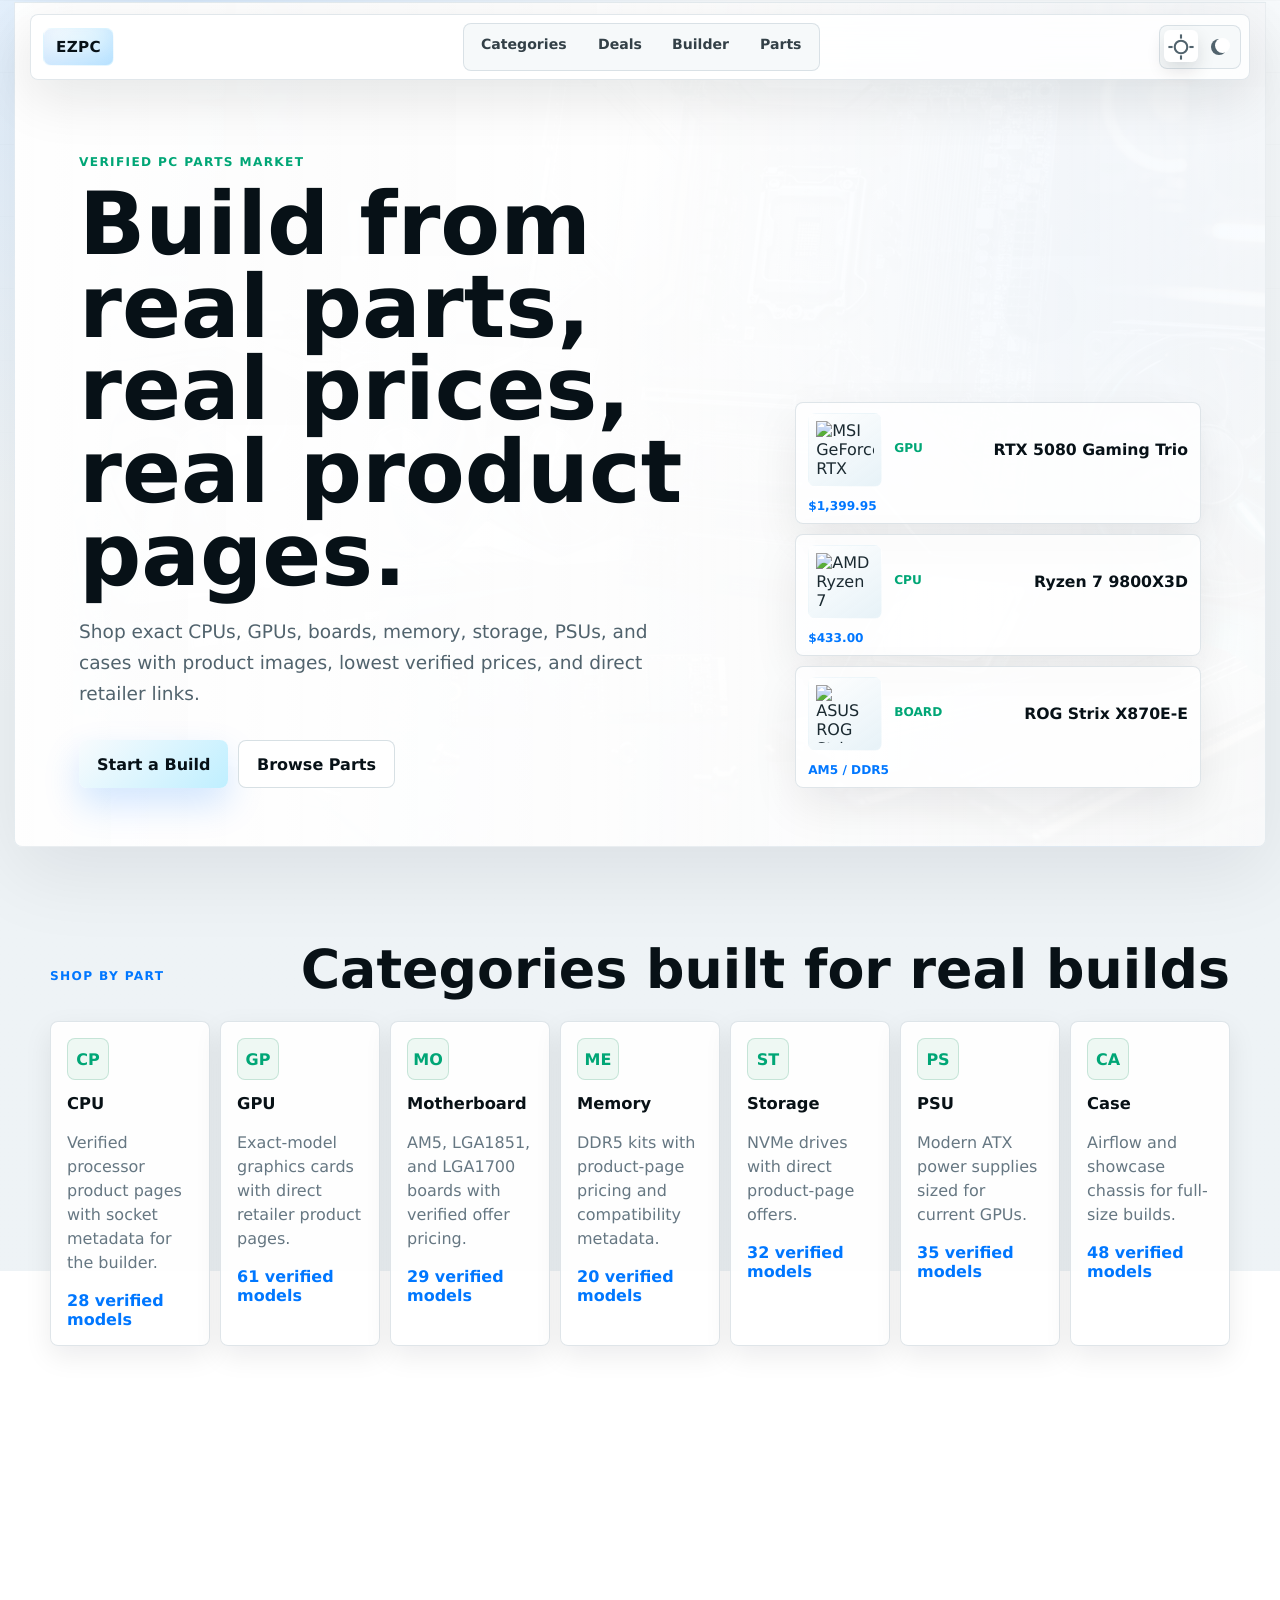
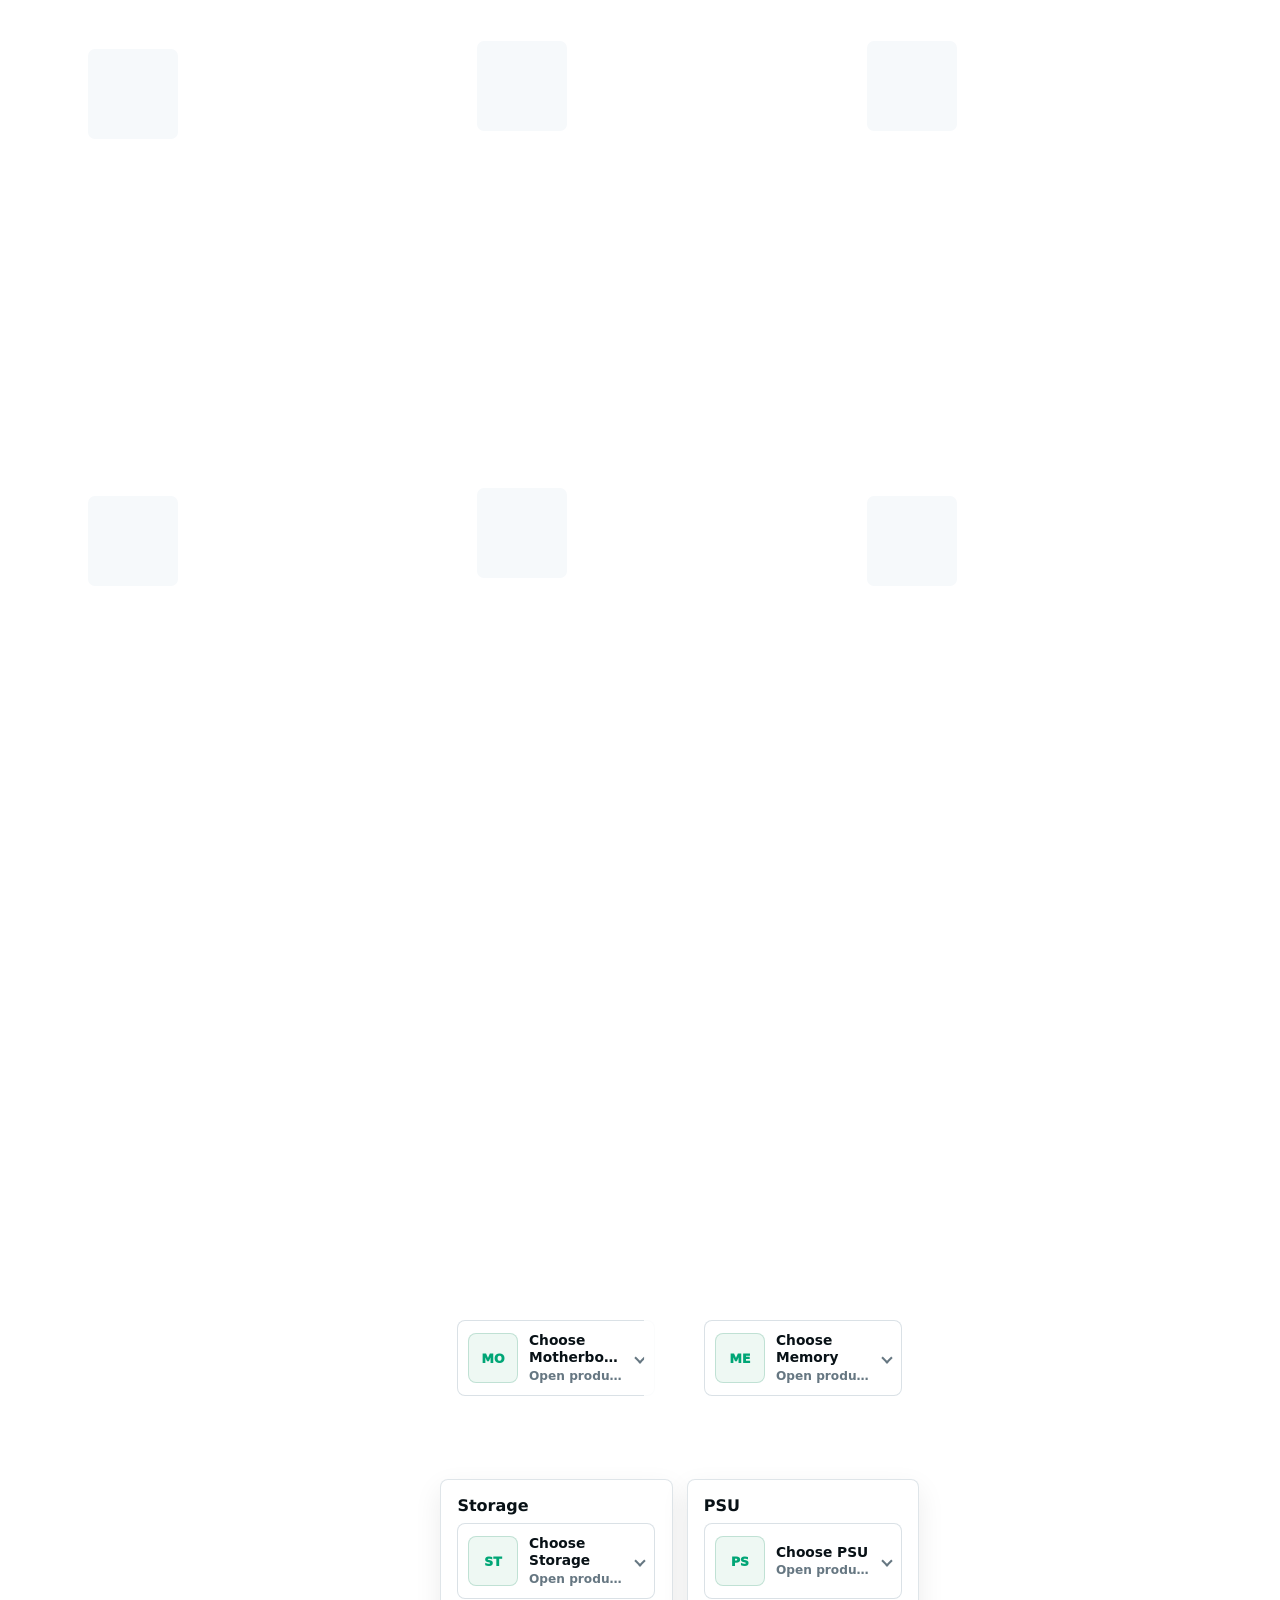
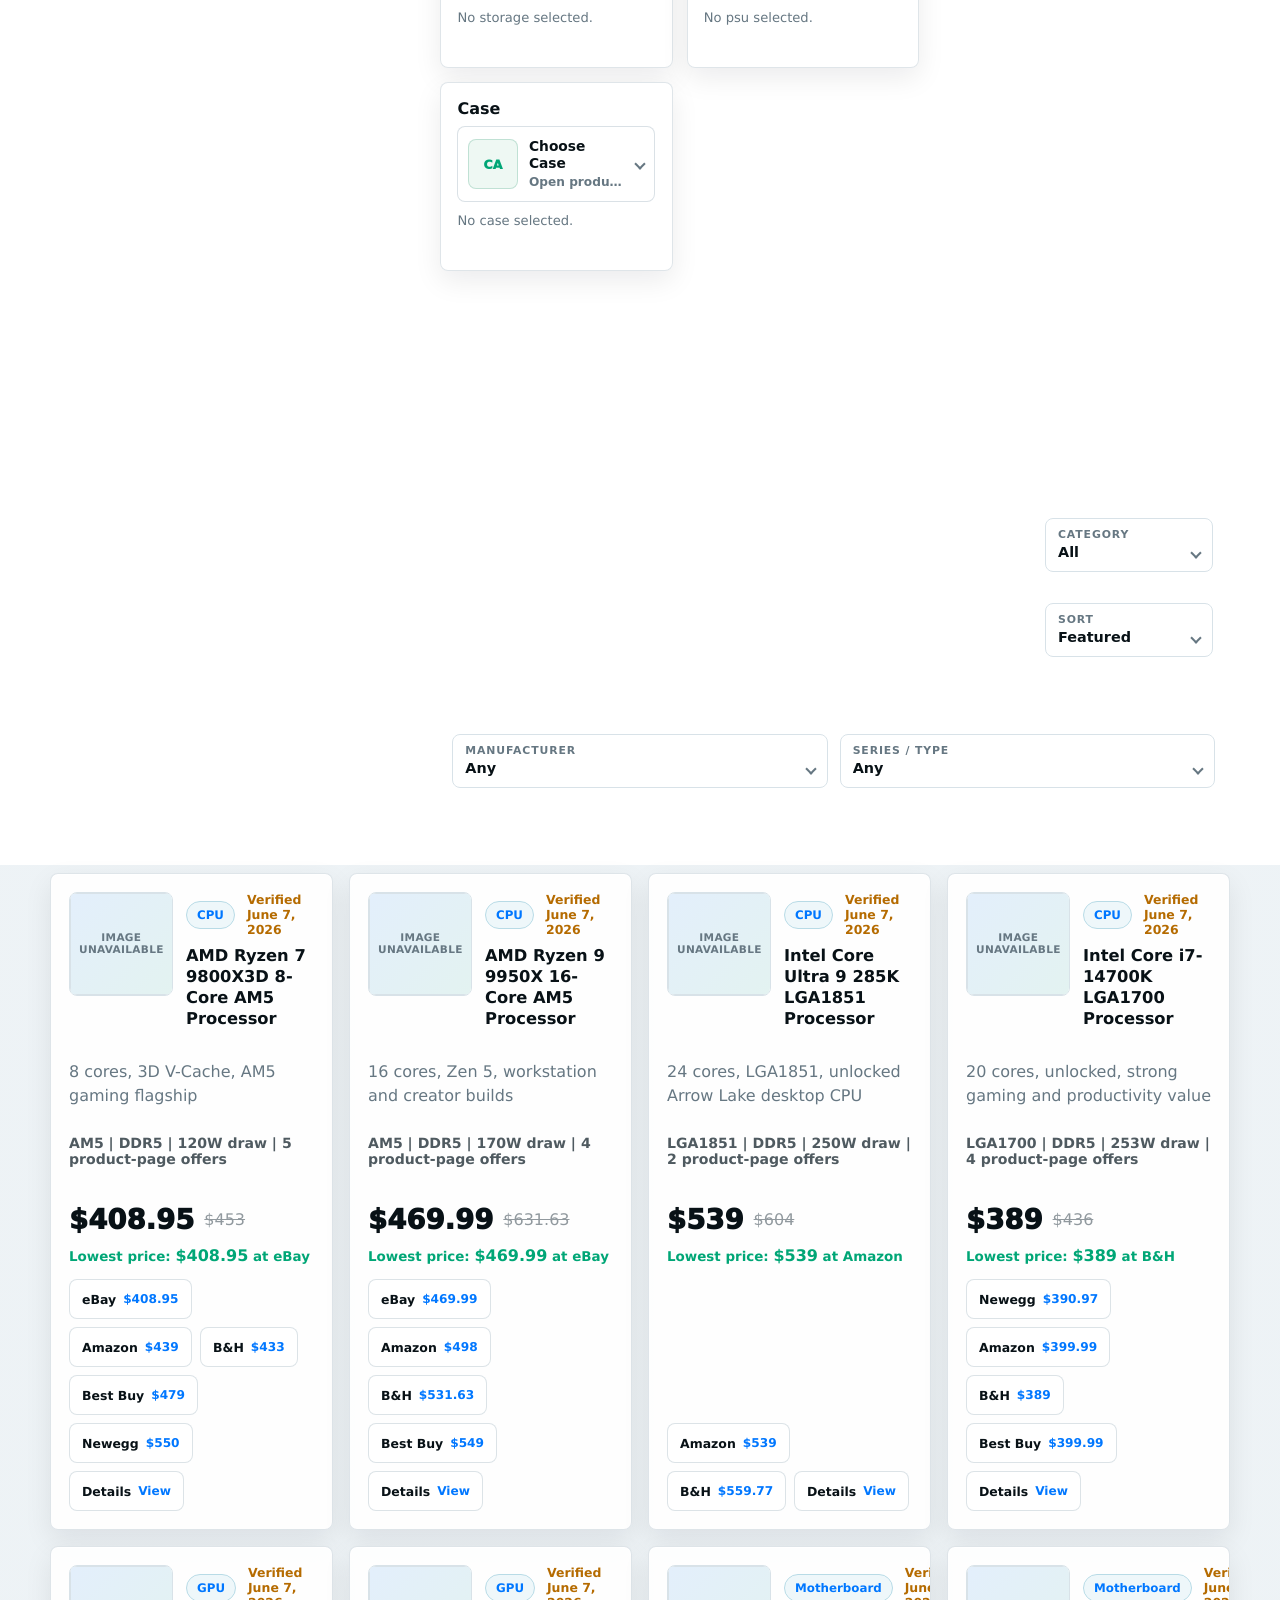
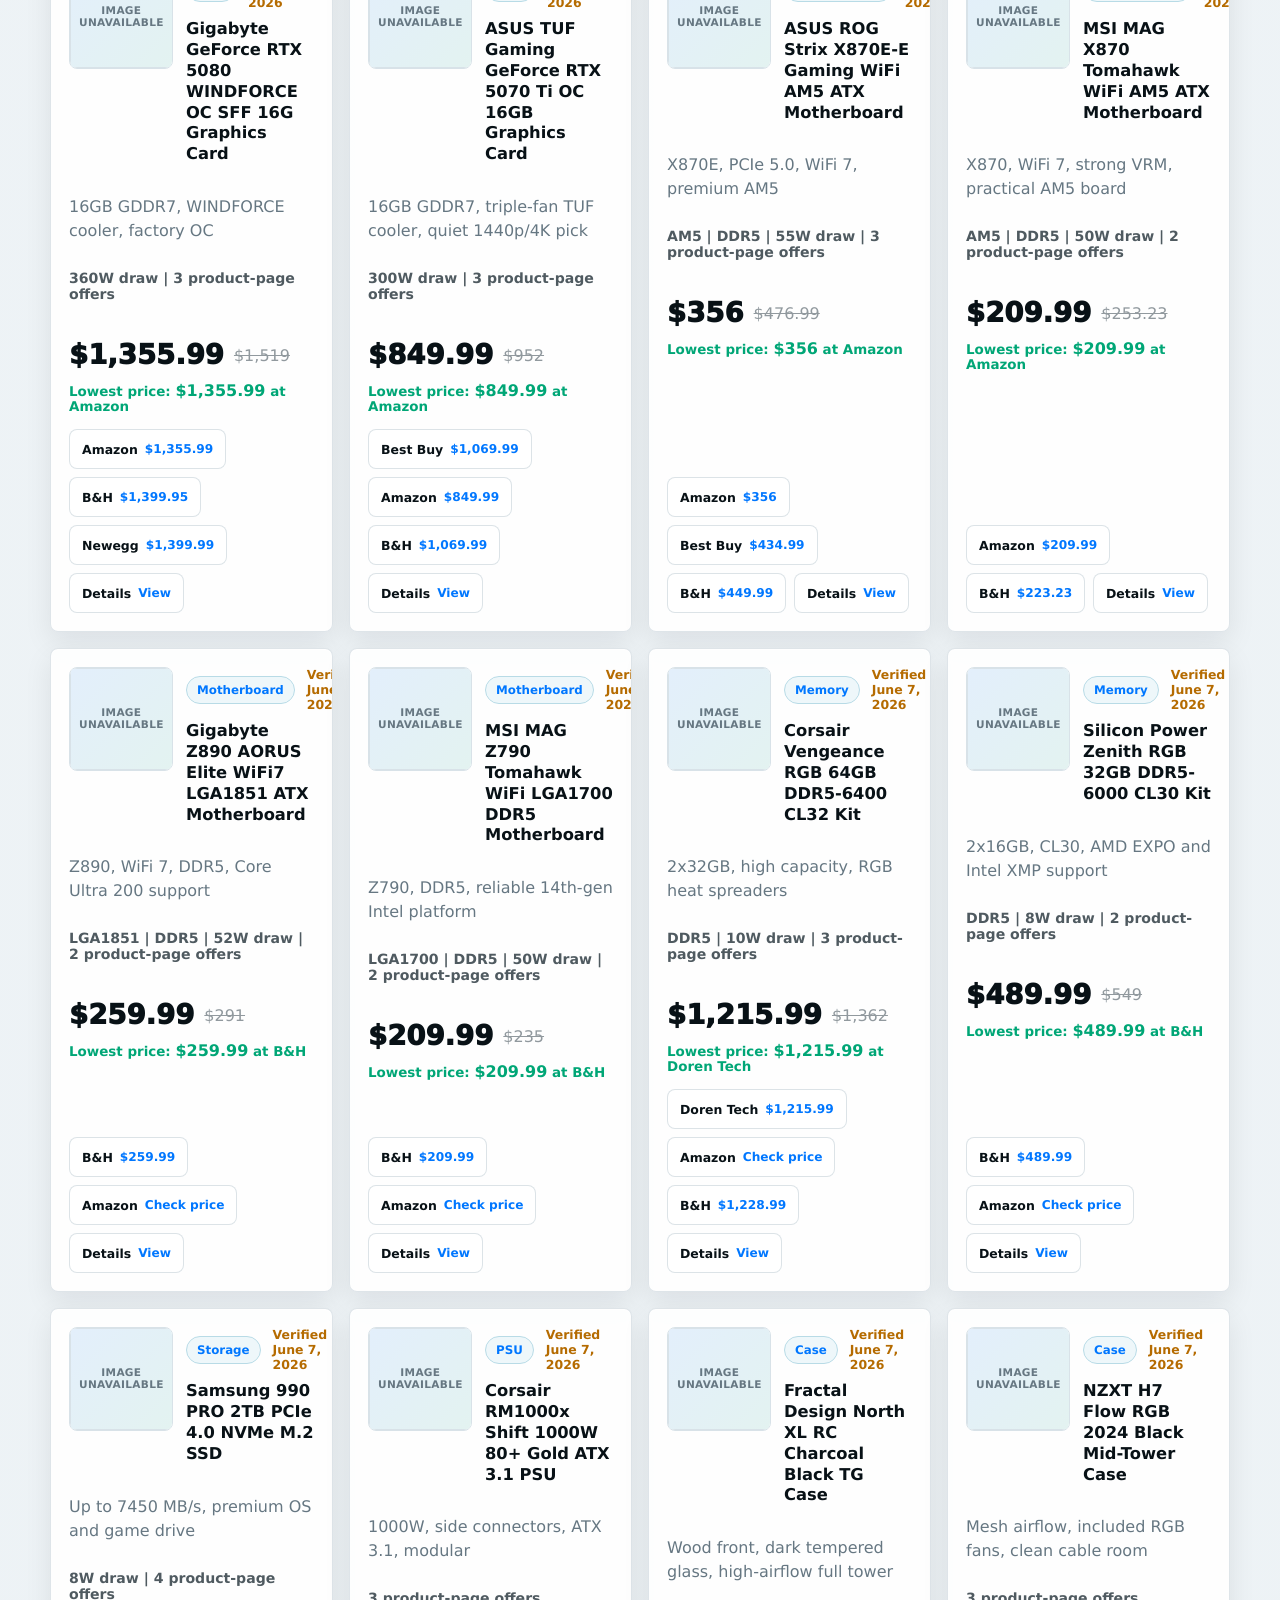
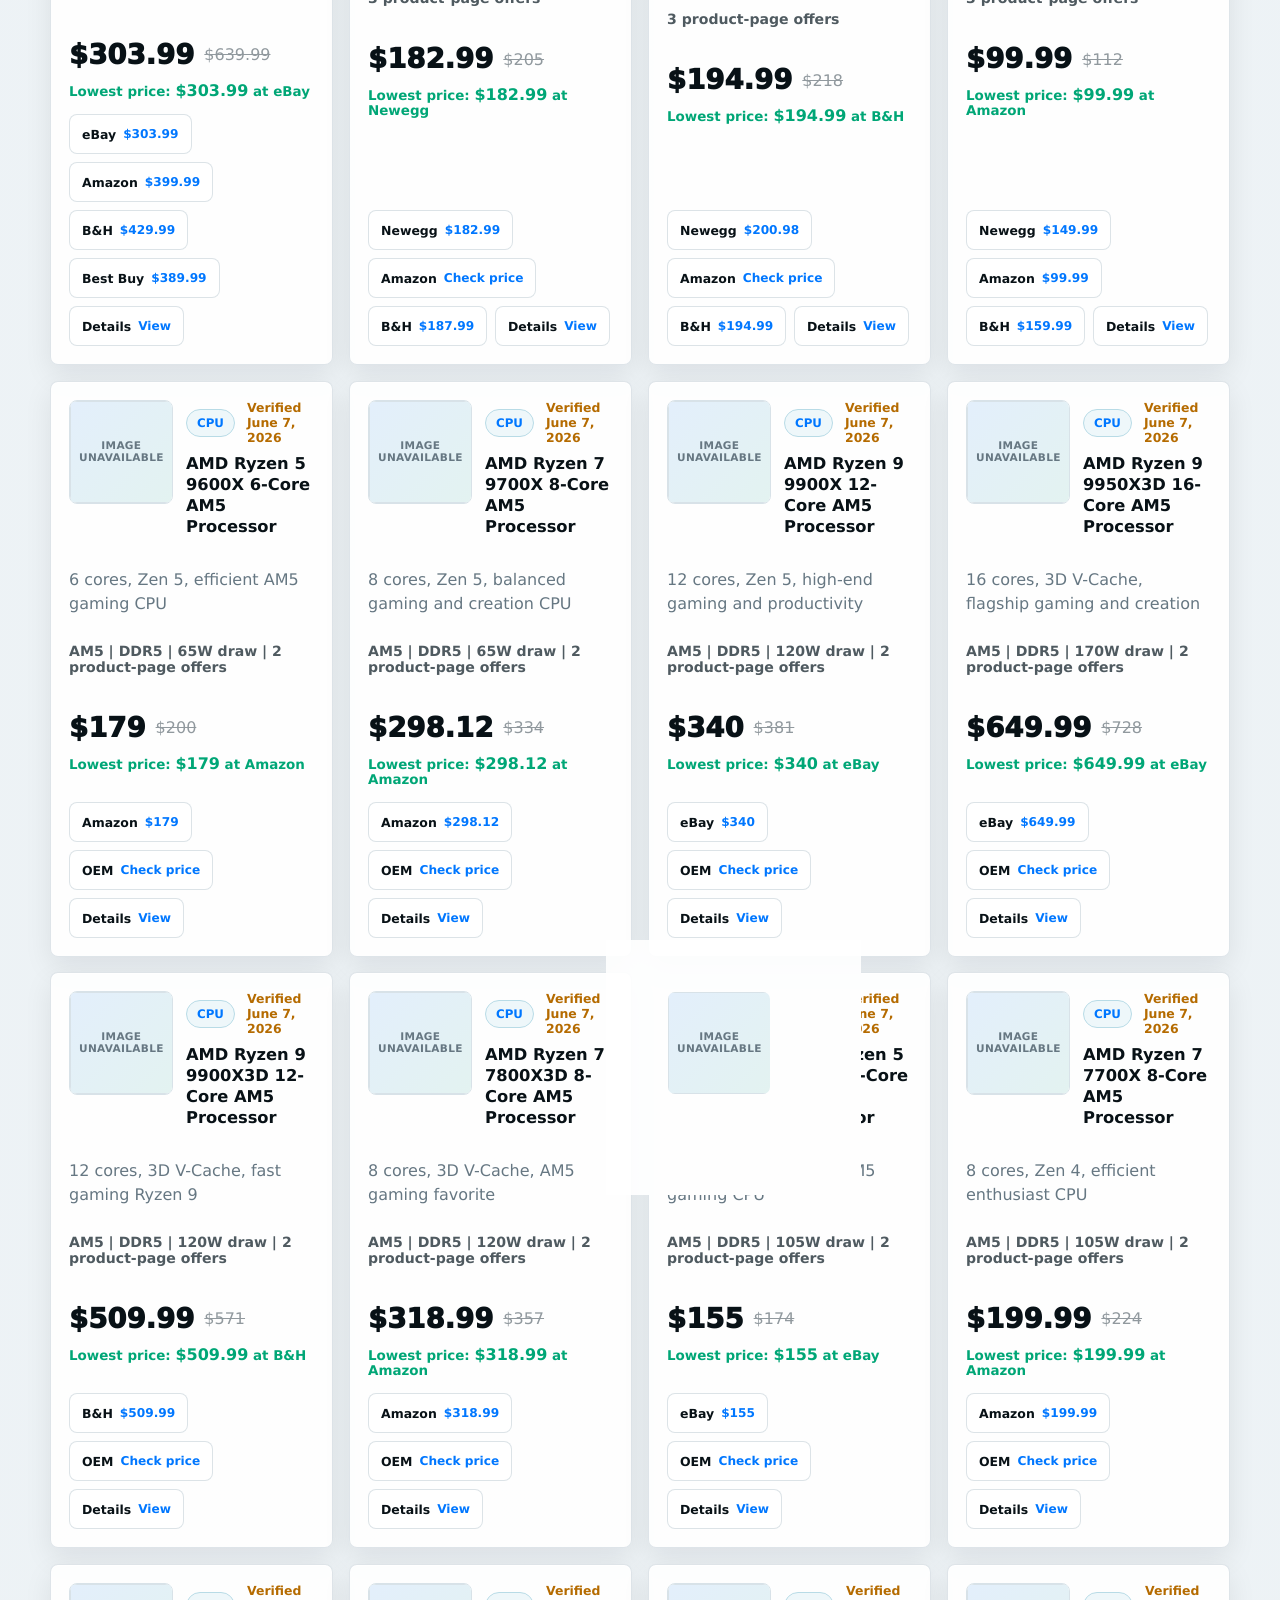
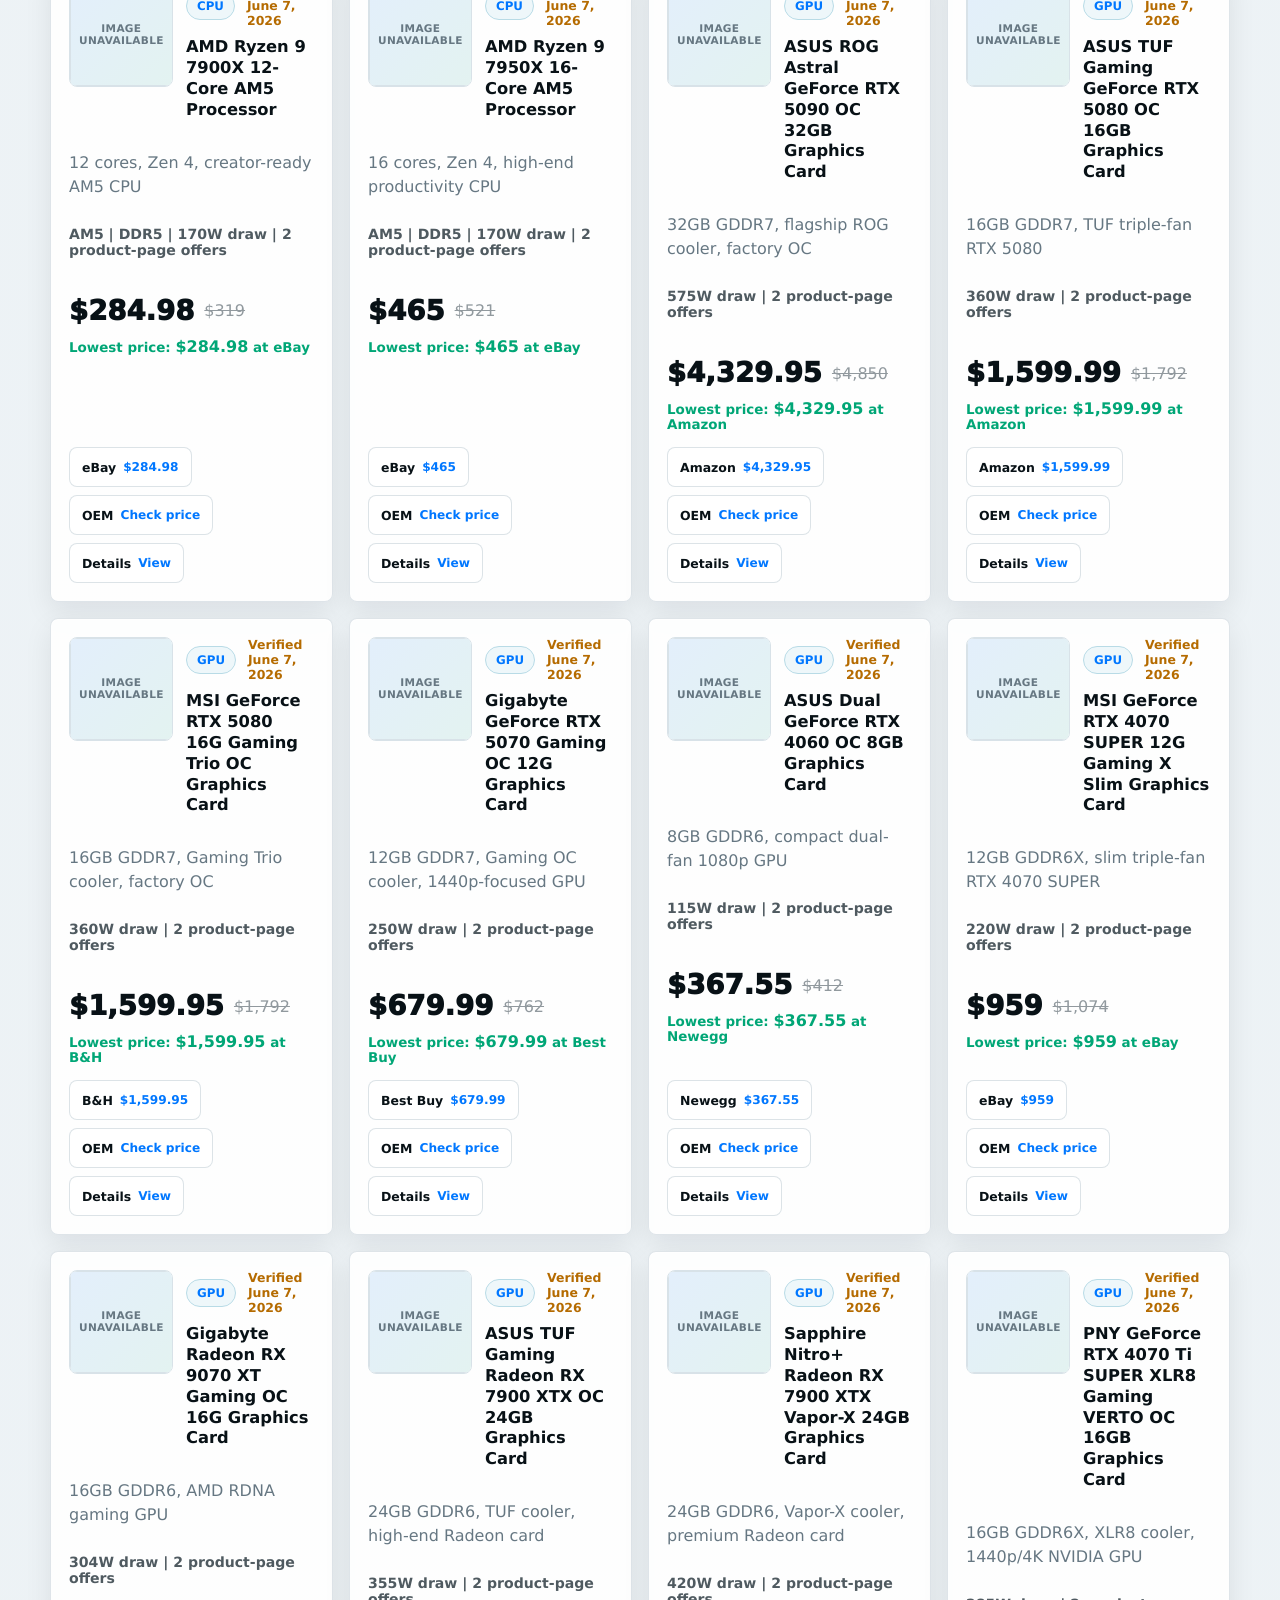
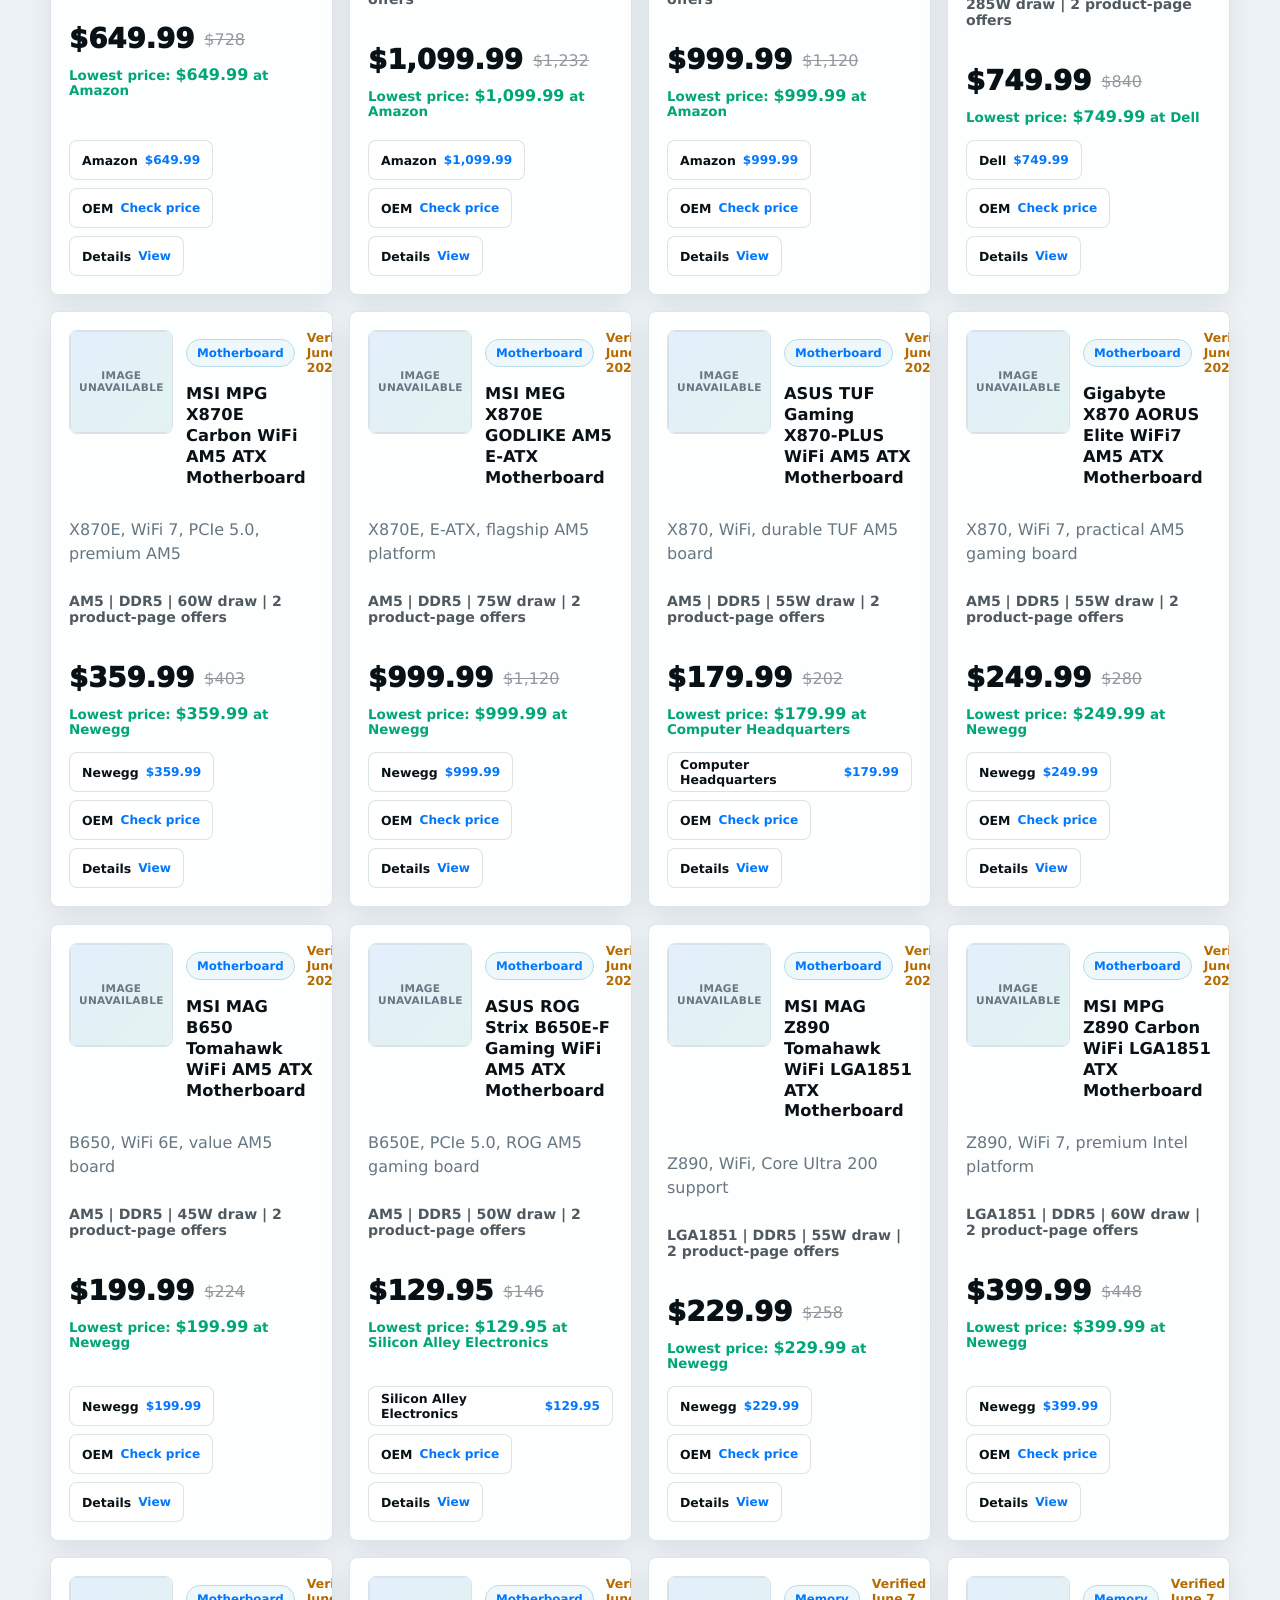
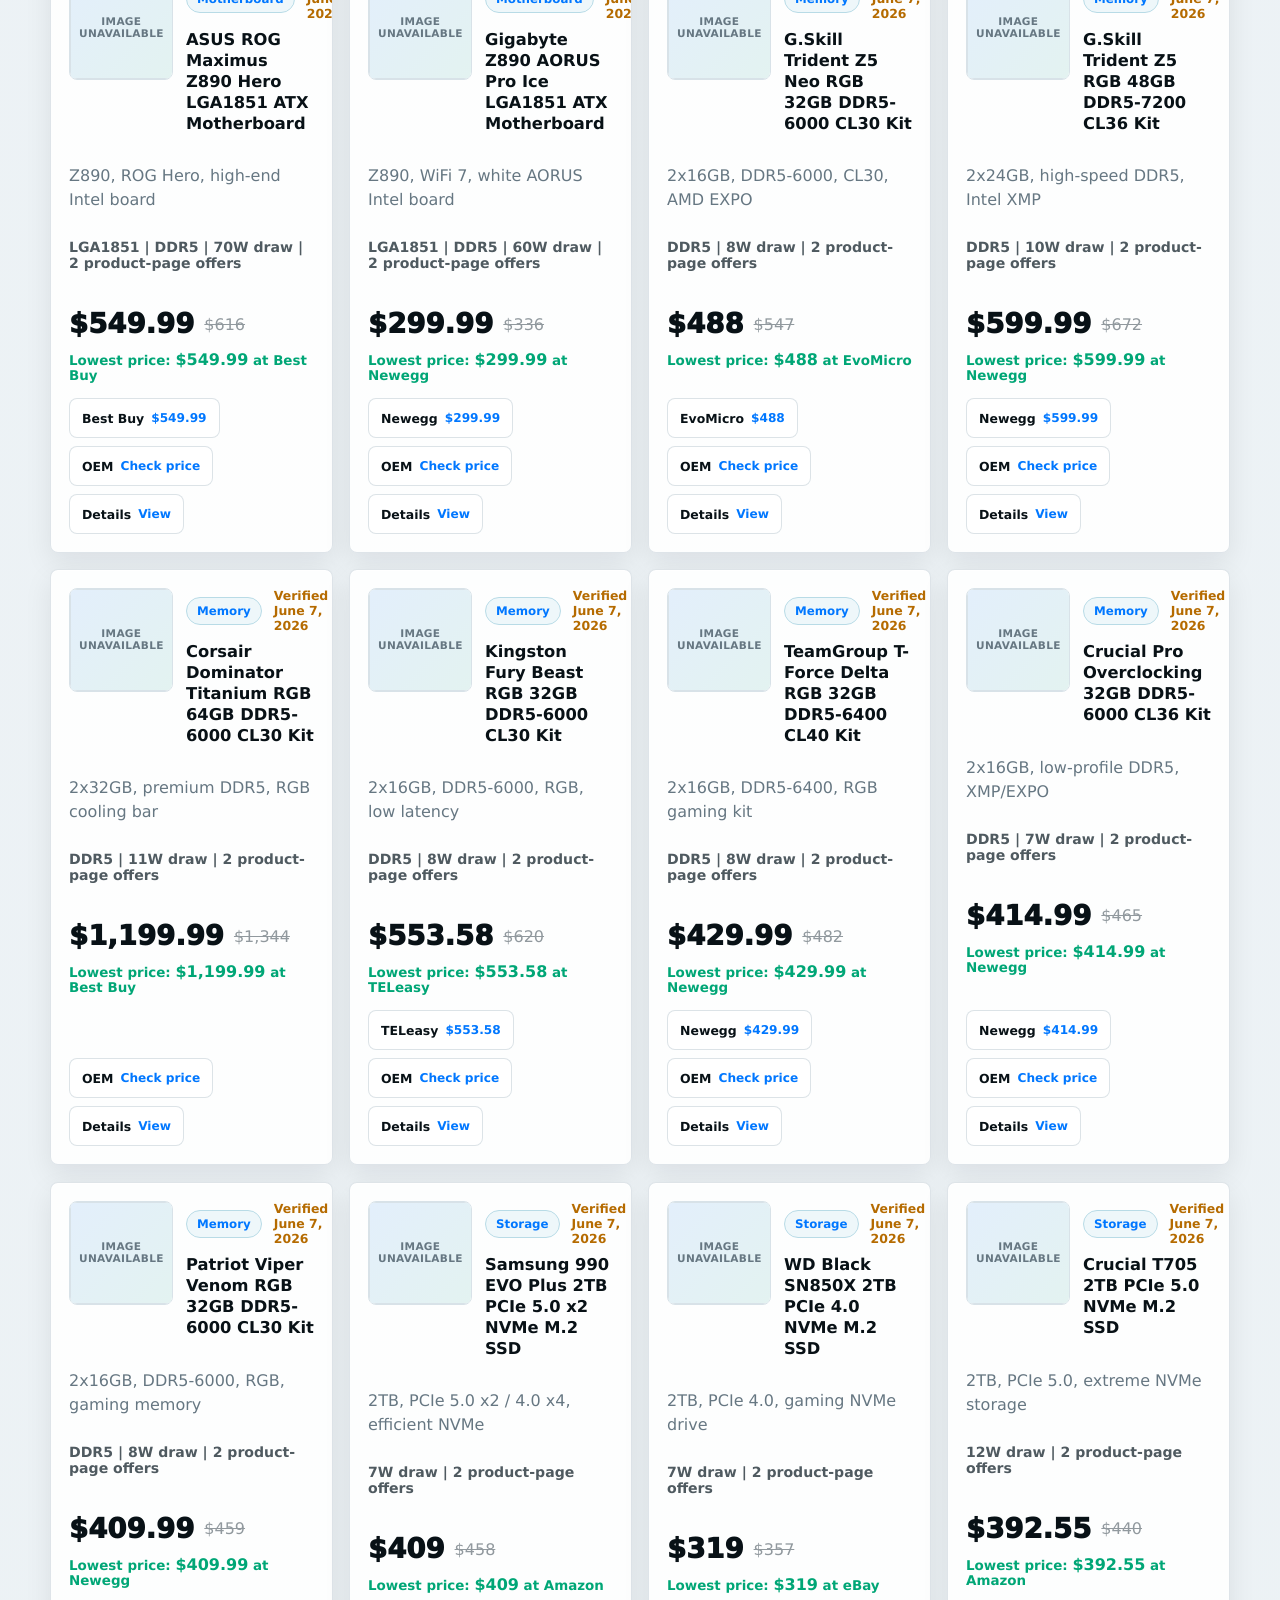
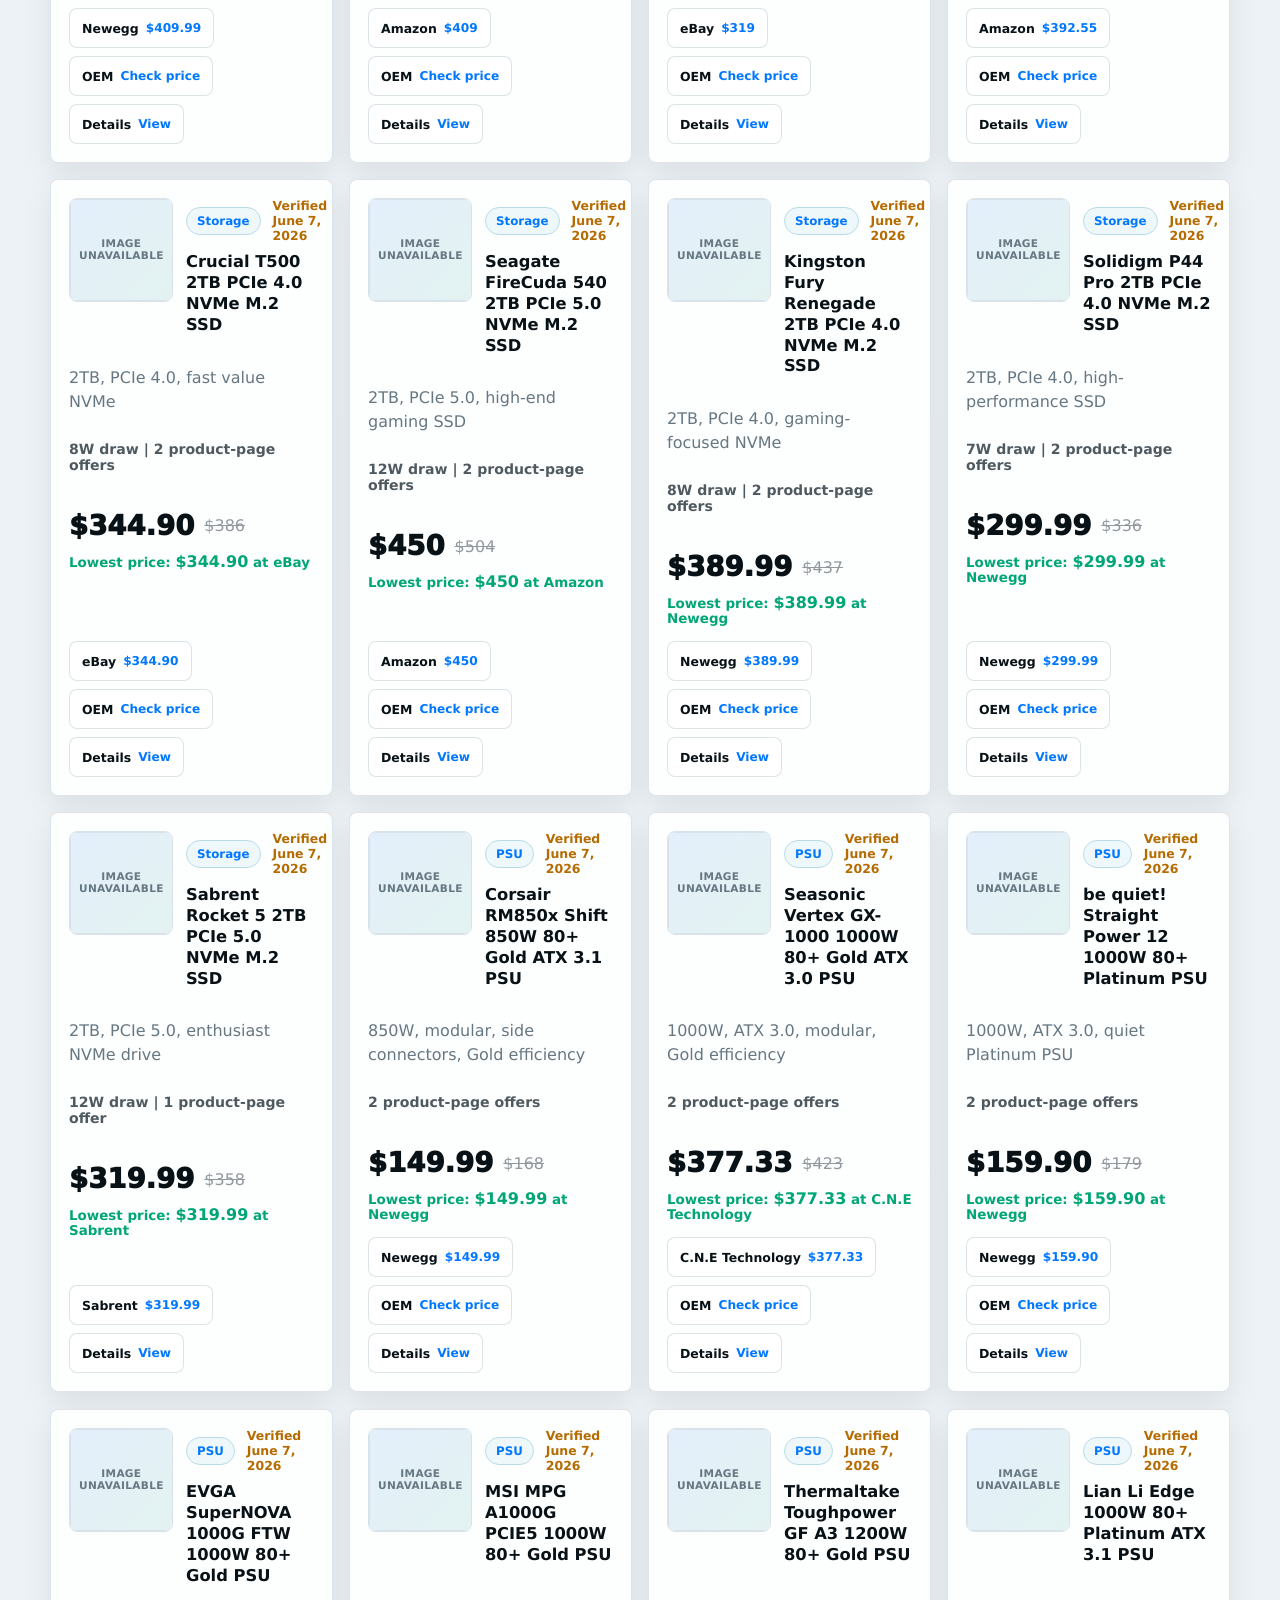
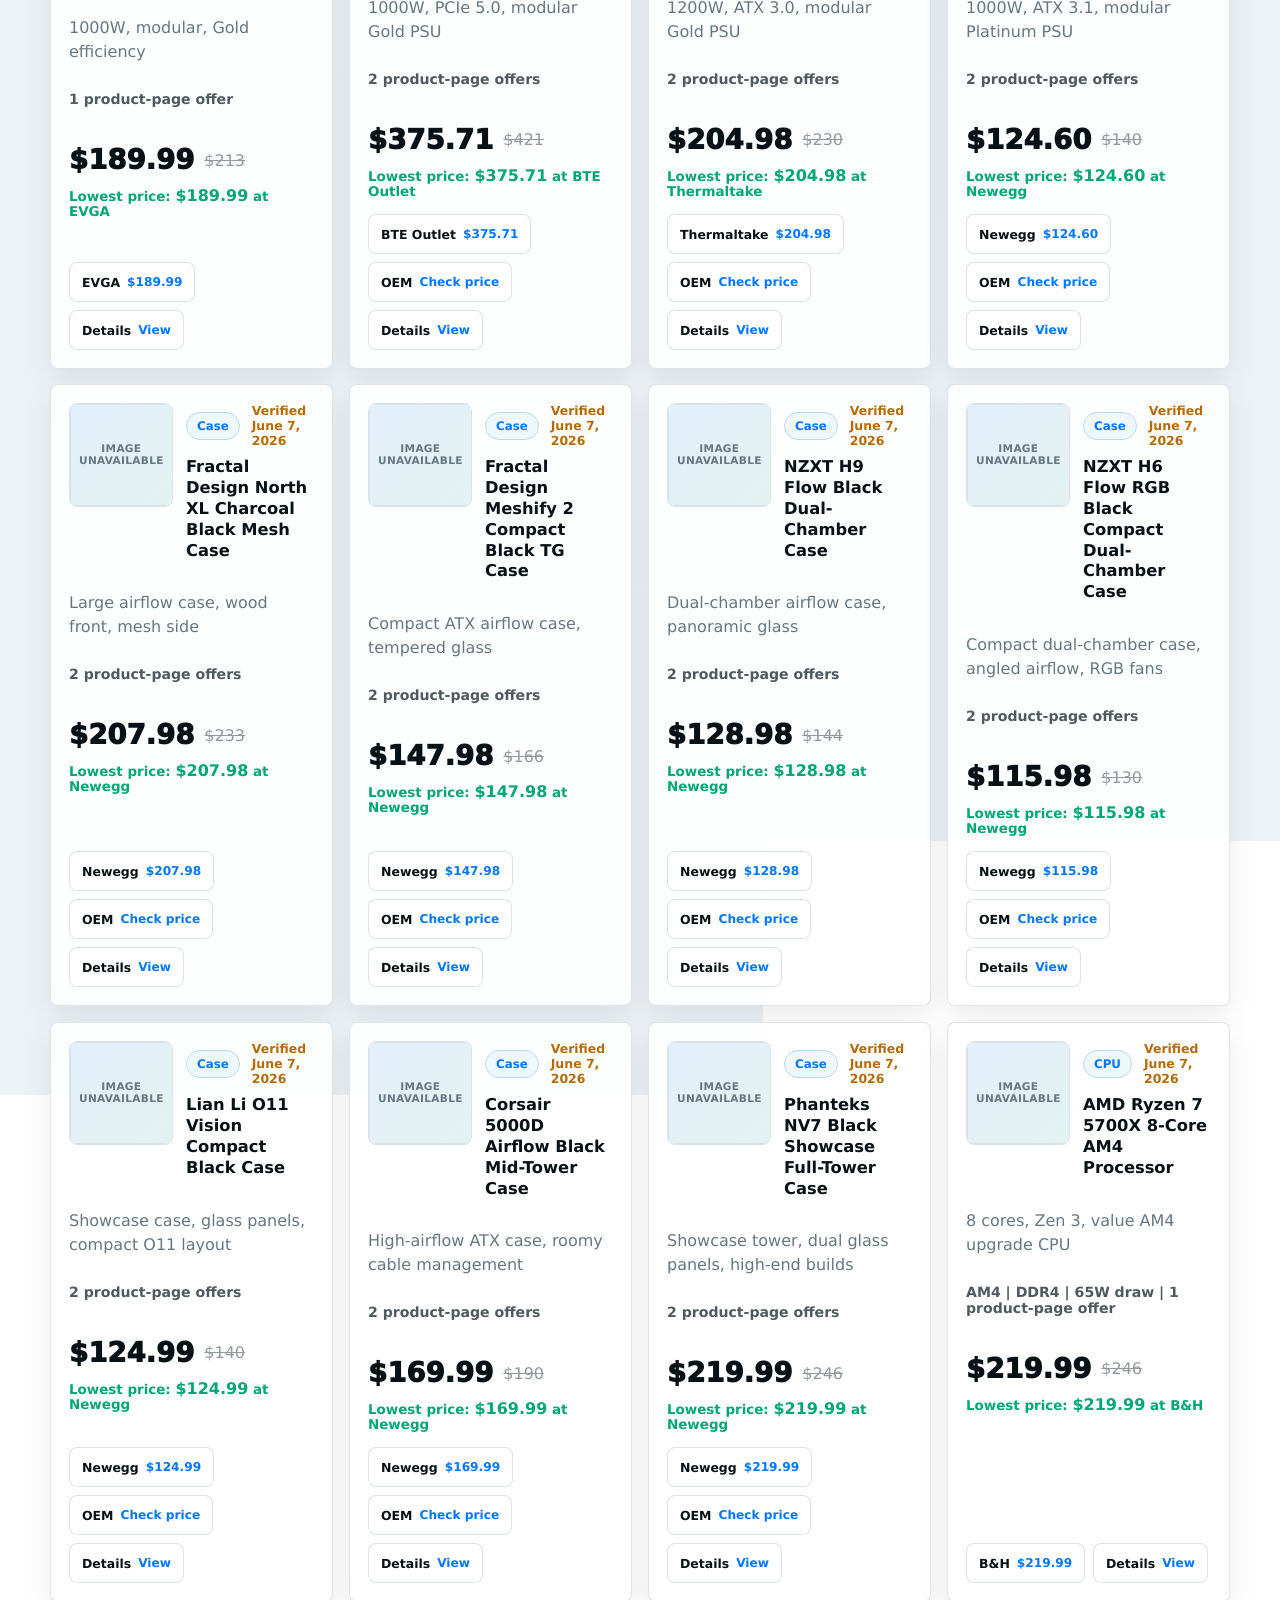
==== commit a30c81bd: "Simplify brand to single EZPC badge in top bar Remove the duplicated "EZPC" word next to the logo an" ====
--- a/index.html
+++ b/index.html
@@ -22,8 +22,7 @@
   <body>
     <header class="topbar">
       <a class="brand" href="#home" aria-label="EZPC home">
-        <span class="brand-mark">EZ</span>
-        <span>EZPC</span>
+        <span class="brand-mark">EZPC</span>
       </a>
       <nav class="nav" aria-label="Main navigation">
         <a href="#categories">Categories</a>
--- a/styles.css
+++ b/styles.css
@@ -170,13 +170,14 @@
 .brand-mark {
   display: grid;
   place-items: center;
-  width: 38px;
   height: 38px;
+  padding: 0 12px;
   border: 1px solid rgba(255, 255, 255, 0.16);
   border-radius: var(--radius);
   background: #f7faf9;
   color: var(--ink);
-  font-size: 0.82rem;
+  font-size: 0.95rem;
+  letter-spacing: 0.02em;
 }
 
 .nav {
@@ -1161,6 +1162,40 @@
   left: auto;
 }
 
+.picker-search {
+  position: sticky;
+  top: 0;
+  z-index: 2;
+  padding-bottom: 4px;
+  background: inherit;
+}
+
+.picker-search input {
+  width: 100%;
+  min-height: 44px;
+  border: 1px solid var(--line);
+  border-radius: calc(var(--radius) - 2px);
+  padding: 0 12px;
+  background:
+    linear-gradient(145deg, rgba(255, 255, 255, 0.98), rgba(240, 246, 249, 0.92)),
+    #ffffff;
+  color: var(--ink);
+  font: inherit;
+  font-size: 0.84rem;
+  font-weight: 850;
+  outline: none;
+  transition: border-color var(--speed) ease, box-shadow var(--speed) ease, background var(--speed) ease;
+}
+
+.picker-search input::placeholder {
+  color: var(--muted);
+}
+
+.picker-search input:focus {
+  border-color: rgba(37, 122, 154, 0.46);
+  box-shadow: 0 0 0 4px rgba(37, 122, 154, 0.12);
+}
+
 .picker-option {
   width: 100%;
   gap: 10px;
@@ -1220,6 +1255,16 @@
   transform: translateX(2px);
 }
 
+.picker-empty-results {
+  display: grid;
+  min-height: 72px;
+  place-items: center;
+  color: var(--muted);
+  font-size: 0.82rem;
+  font-weight: 850;
+  text-align: center;
+}
+
 :root[data-theme="dark"] .select-picker-menu,
 body[data-theme="dark"] .select-picker-menu {
   border-color: rgba(122, 167, 190, 0.22);
@@ -1264,6 +1309,21 @@
 body[data-theme="dark"] .select-picker-option[aria-selected="true"] {
   border-color: rgba(38, 224, 164, 0.24);
   background: rgba(38, 224, 164, 0.1);
+}
+
+:root[data-theme="dark"] .picker-search input,
+body[data-theme="dark"] .picker-search input {
+  border-color: rgba(122, 167, 190, 0.24);
+  background:
+    linear-gradient(145deg, rgba(18, 31, 39, 0.98), rgba(9, 16, 22, 0.92)),
+    rgba(9, 16, 22, 0.96);
+  color: var(--heading);
+}
+
+:root[data-theme="dark"] .picker-search input:focus,
+body[data-theme="dark"] .picker-search input:focus {
+  border-color: rgba(118, 199, 223, 0.42);
+  box-shadow: 0 0 0 4px rgba(118, 199, 223, 0.1);
 }
 
 .slot-meta {
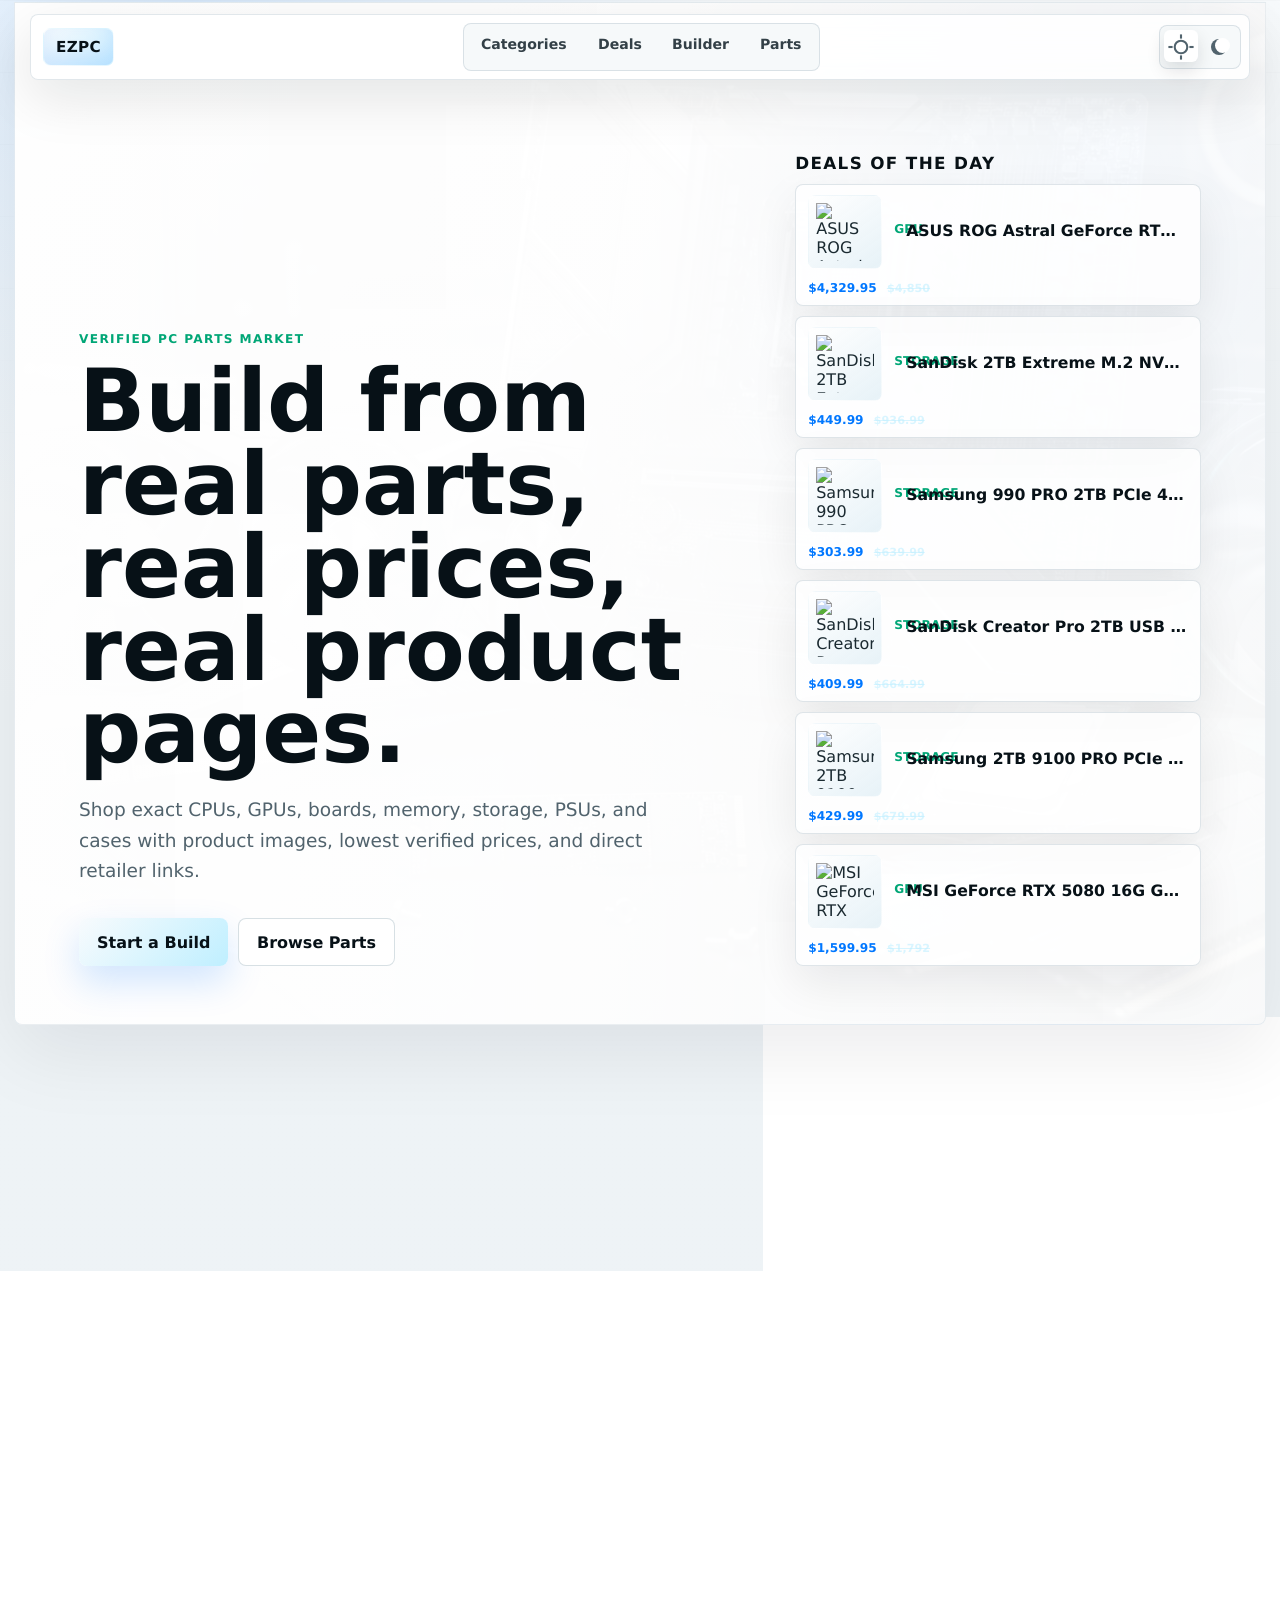
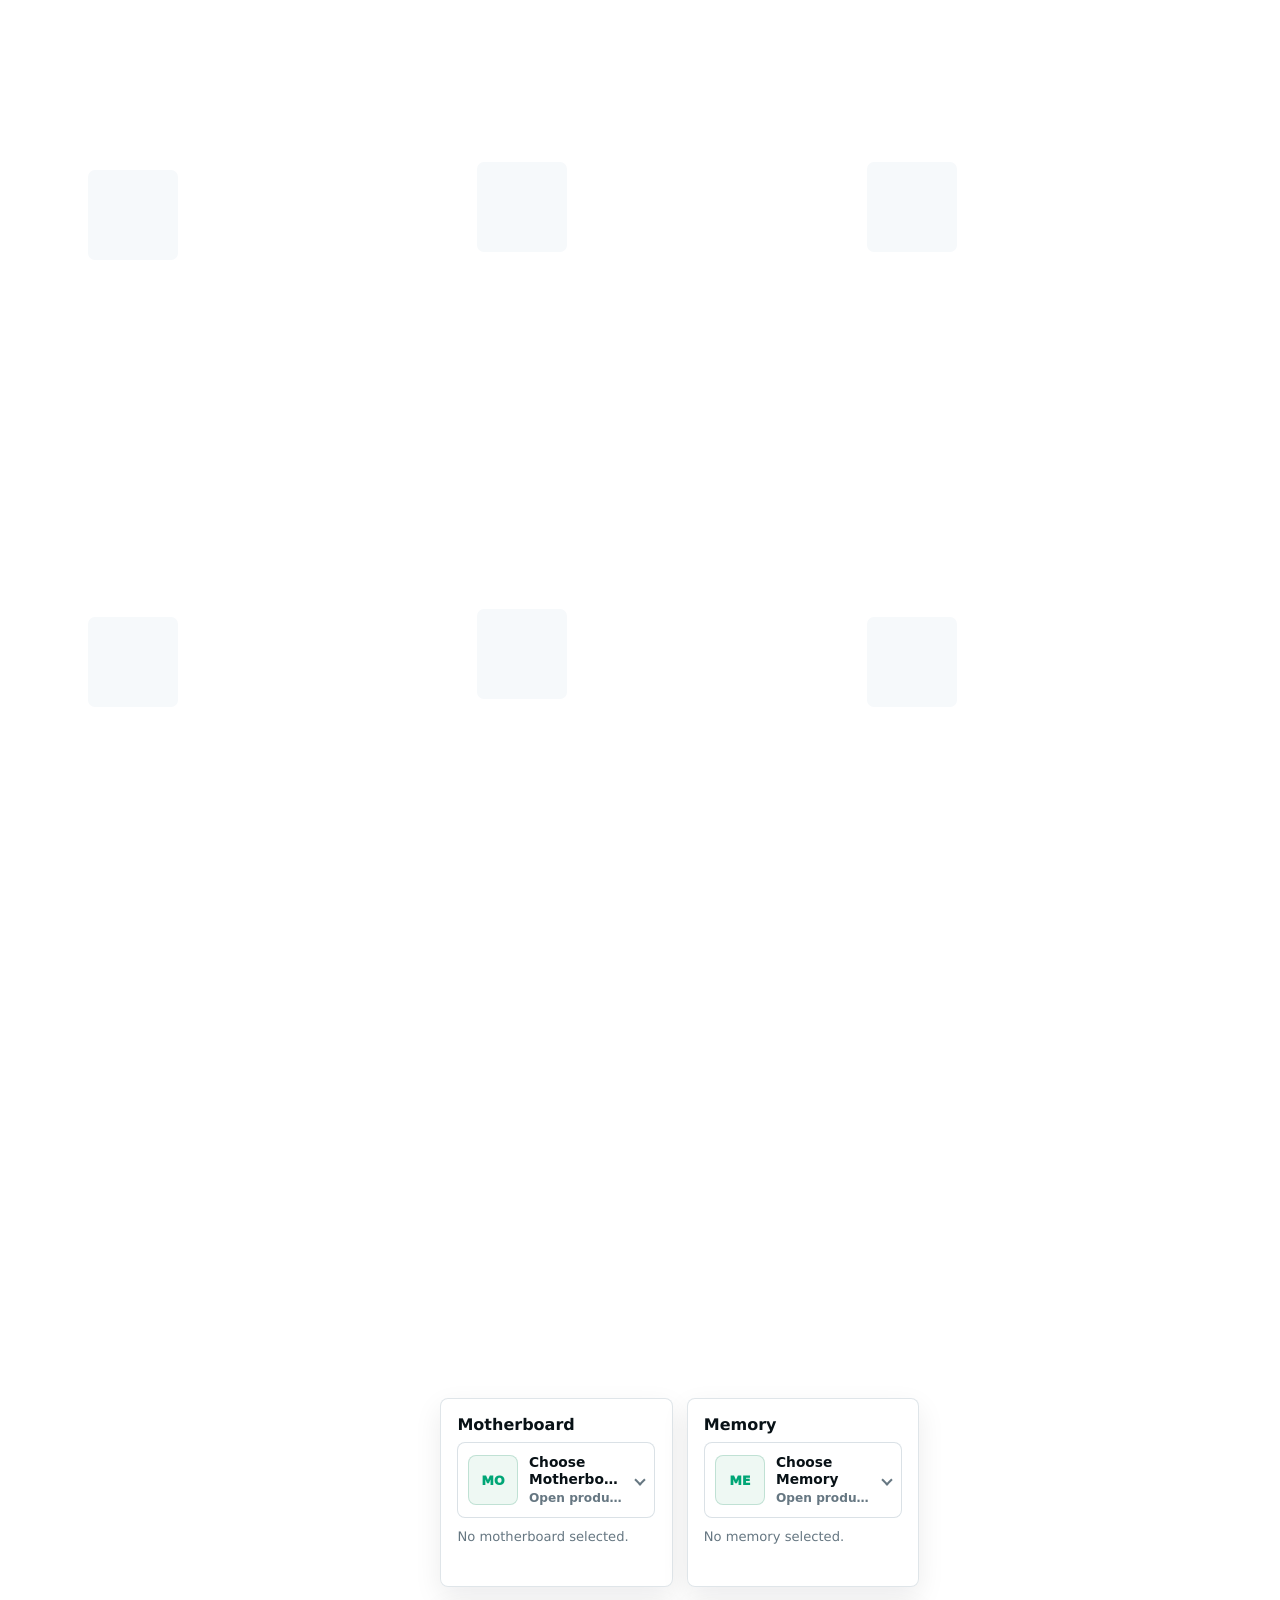
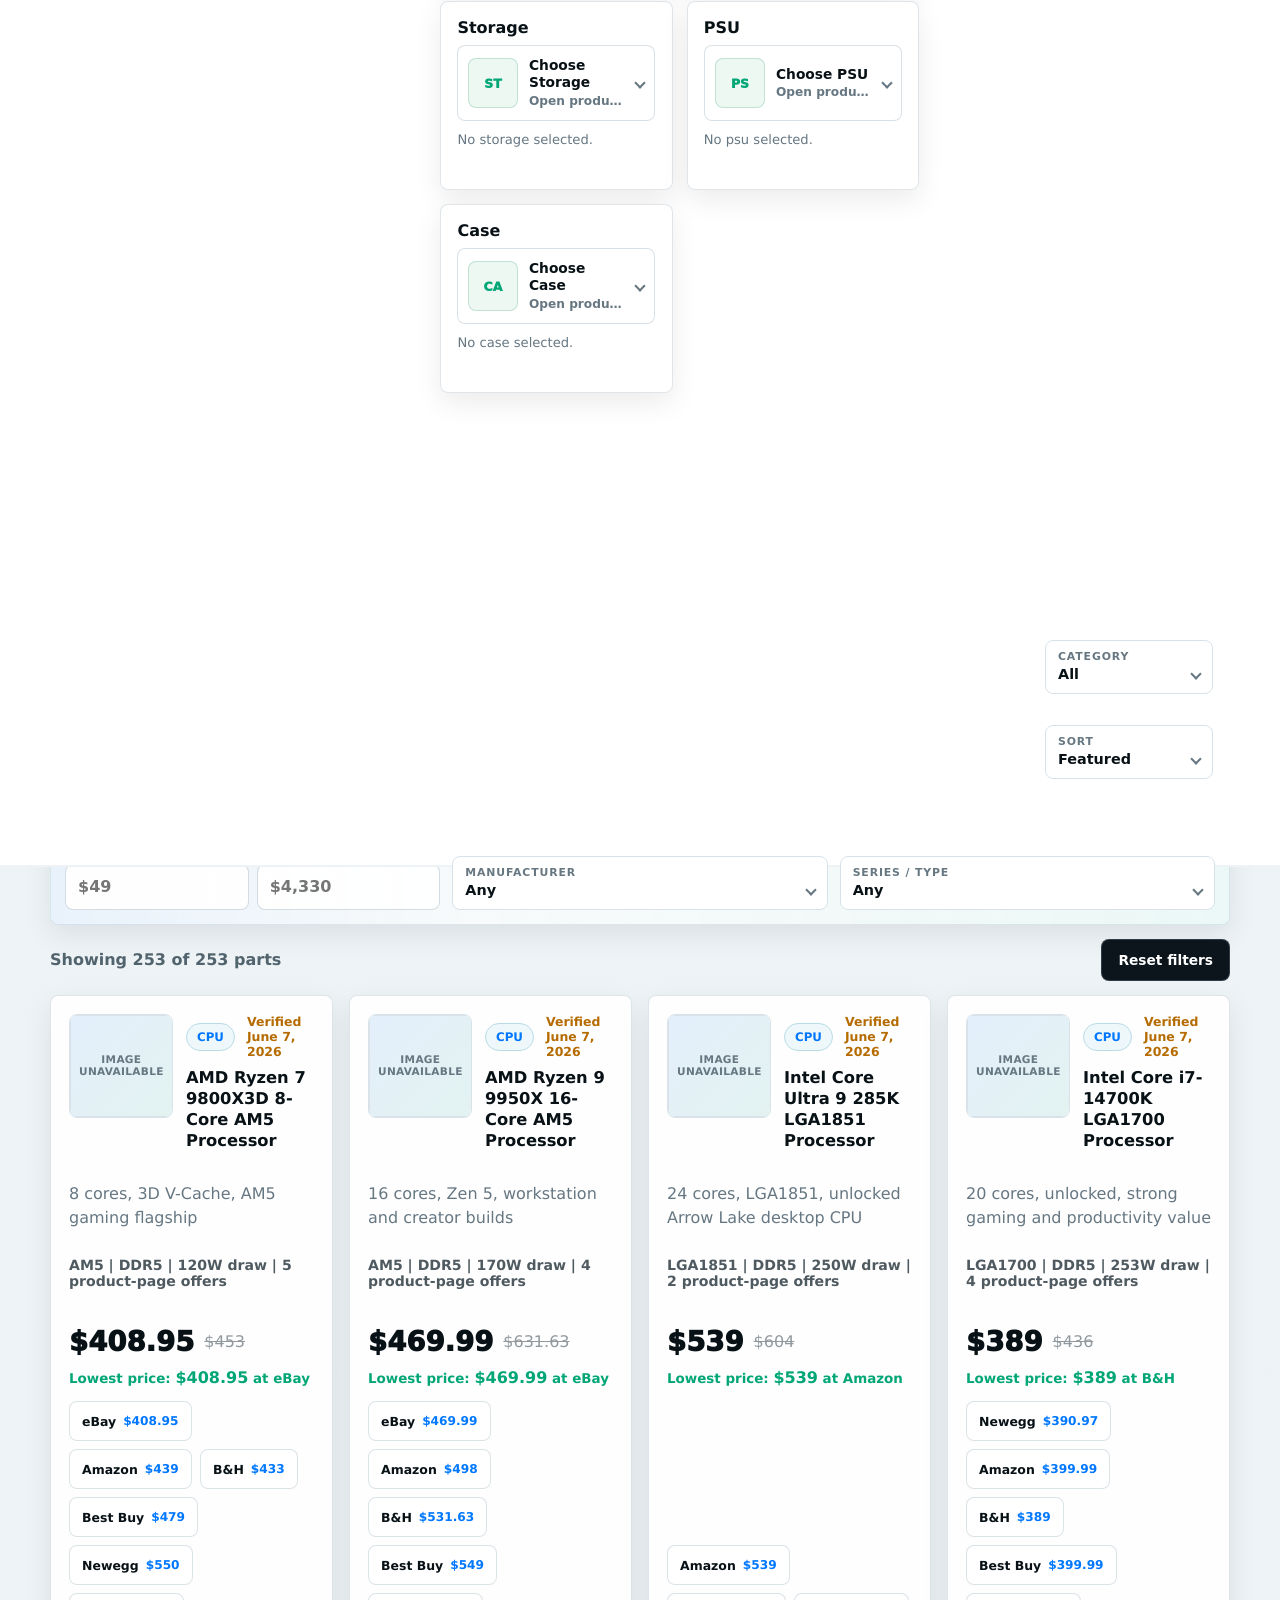
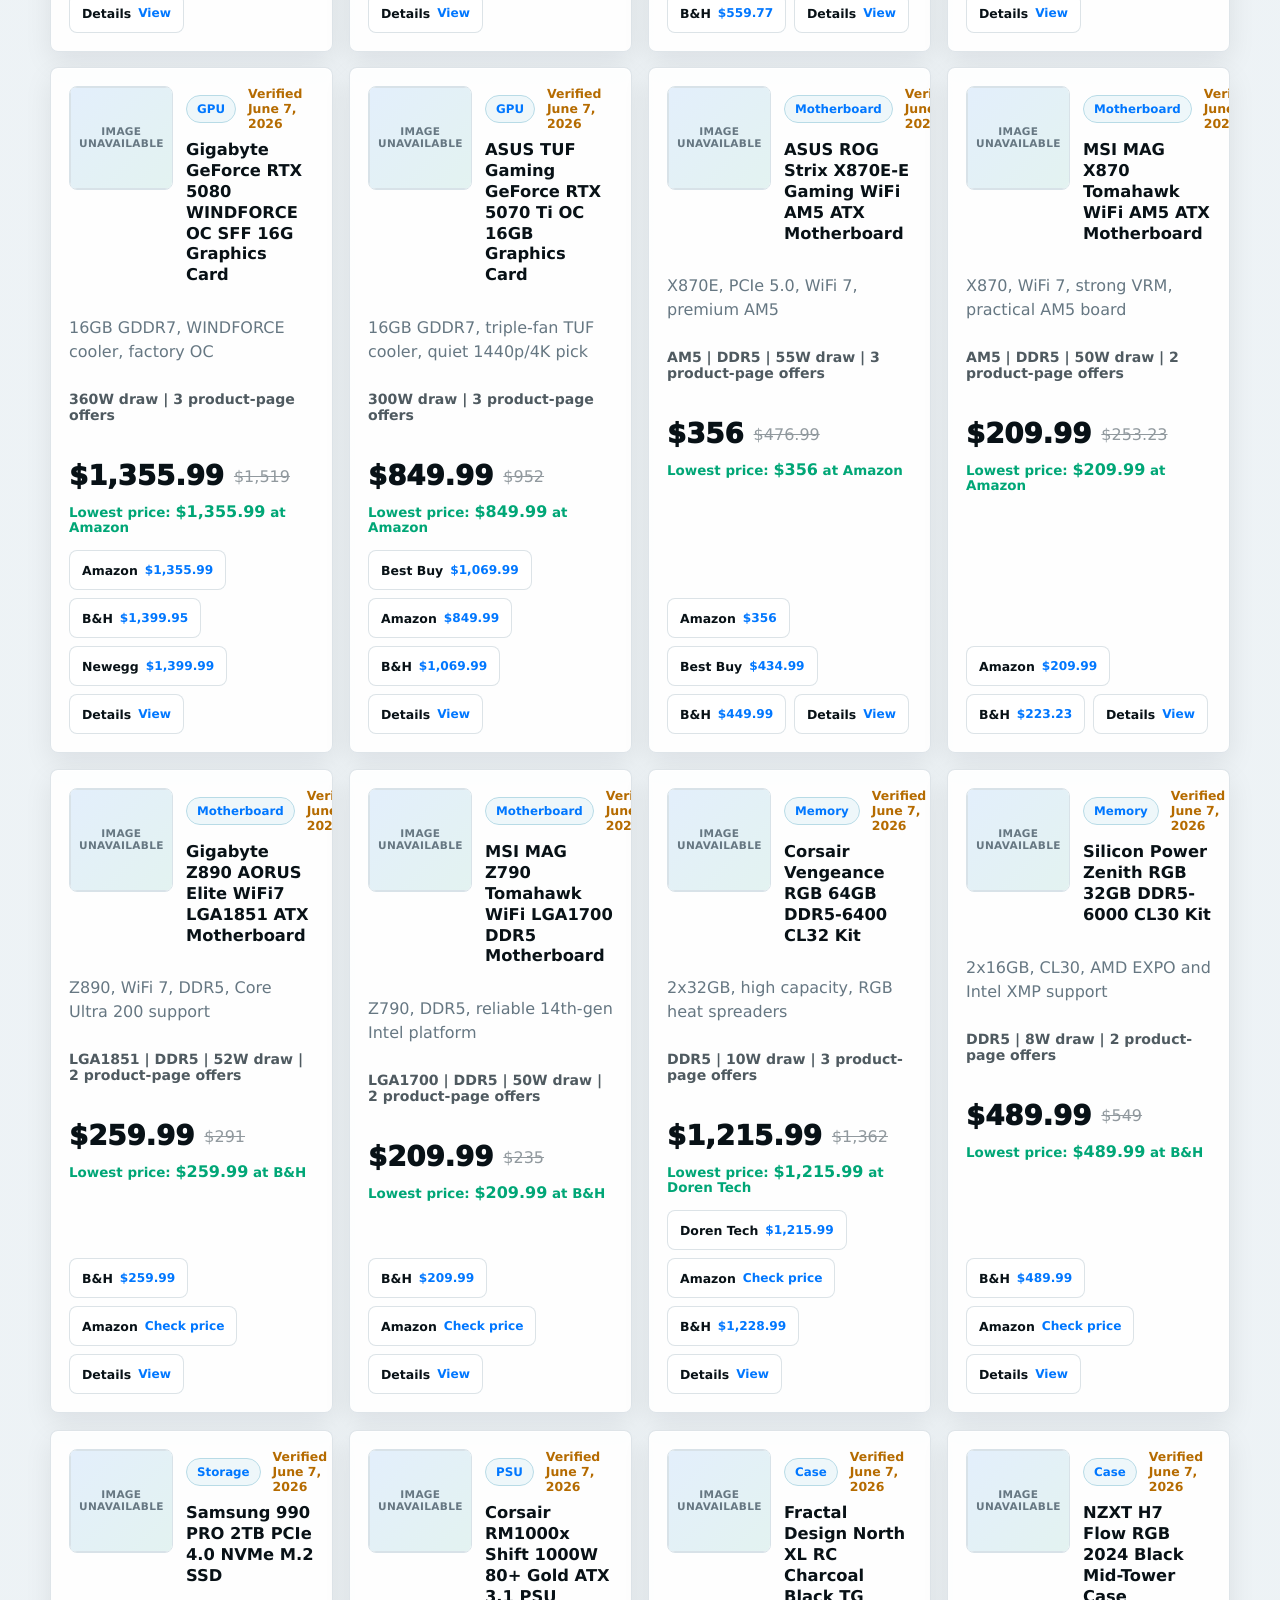
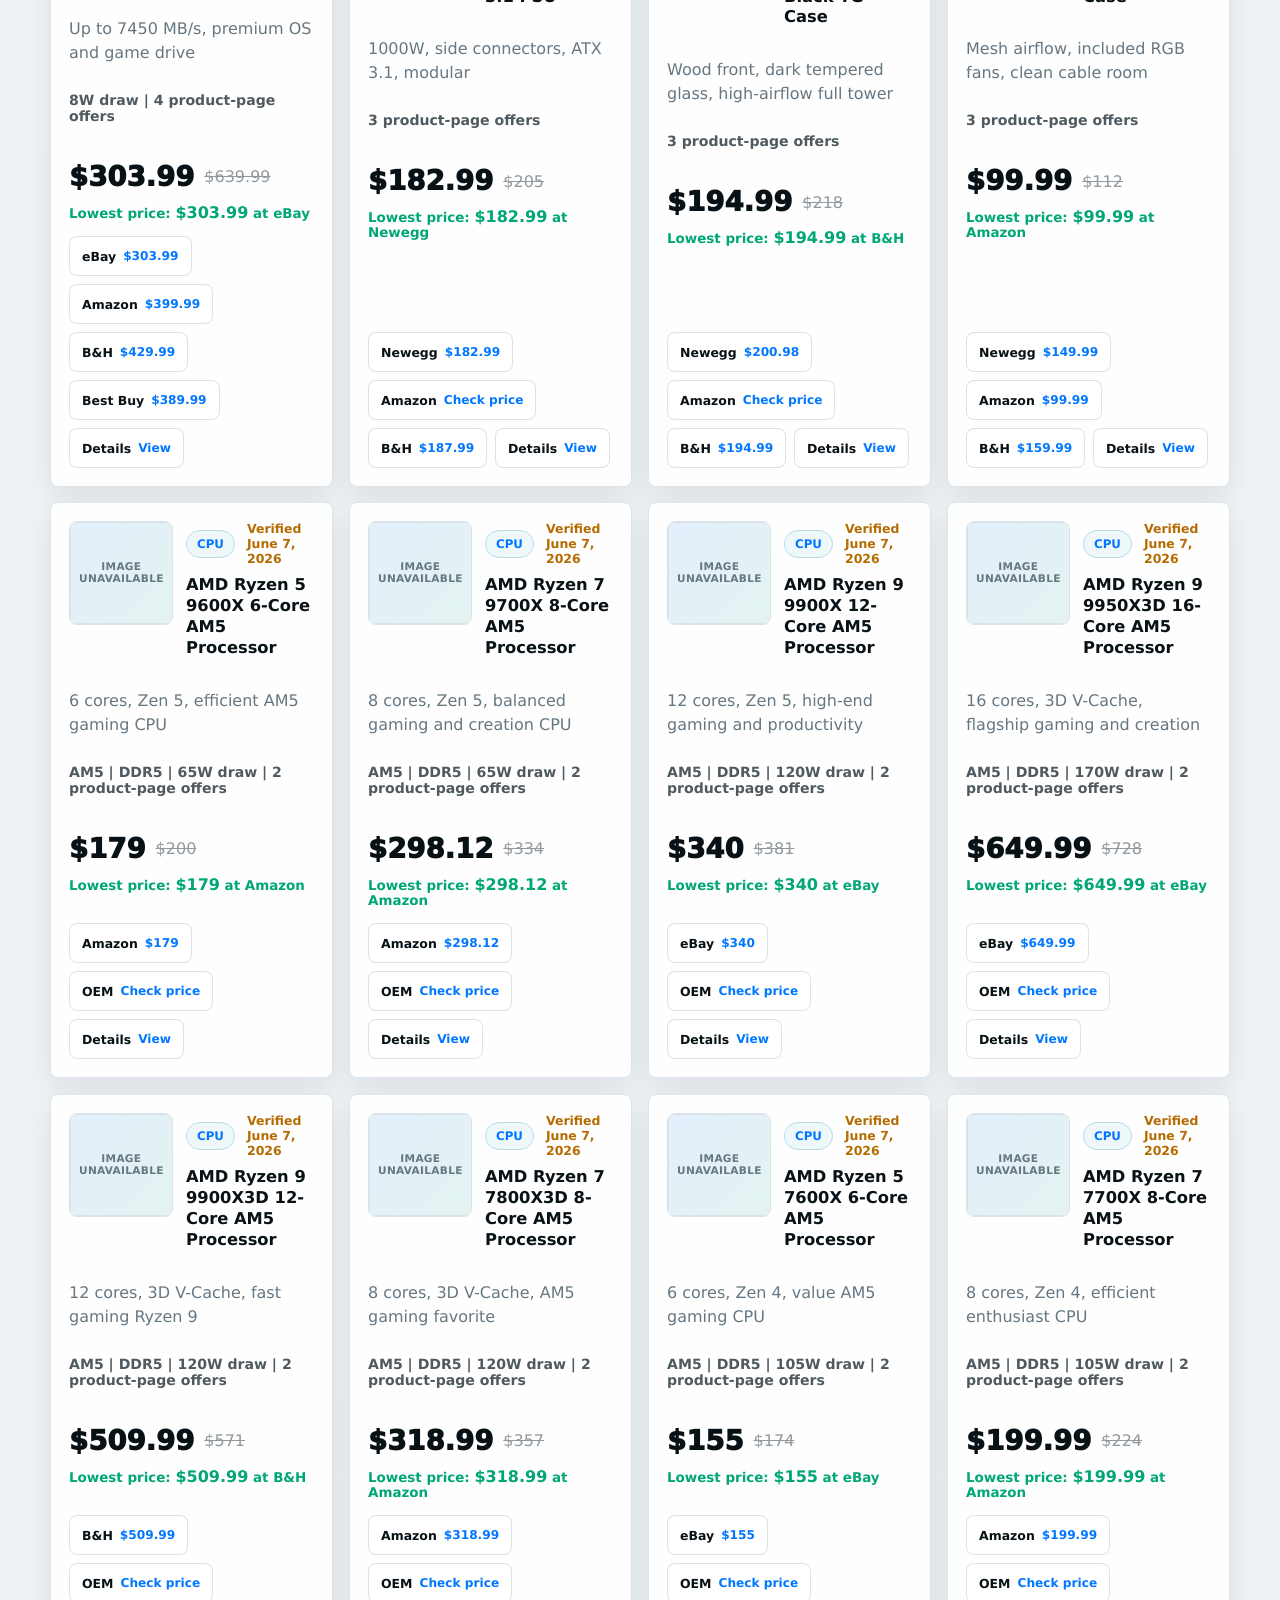
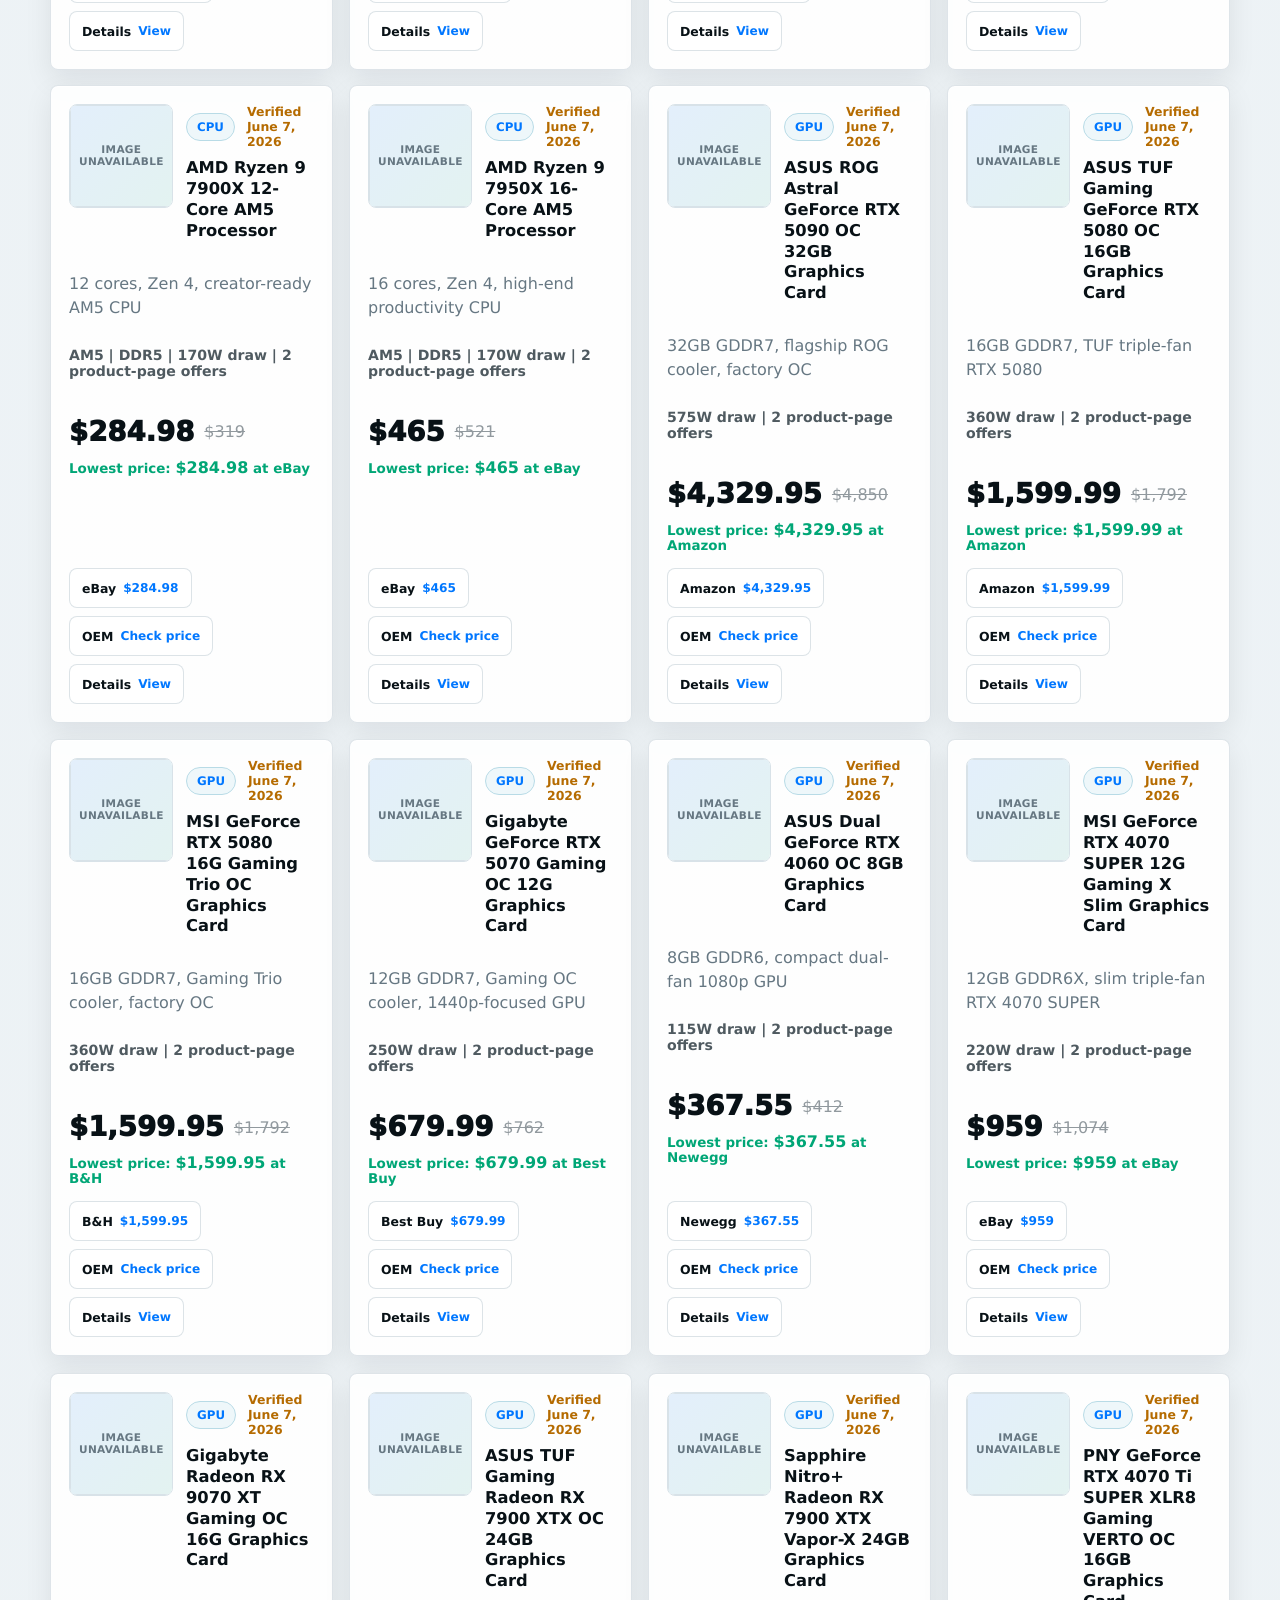
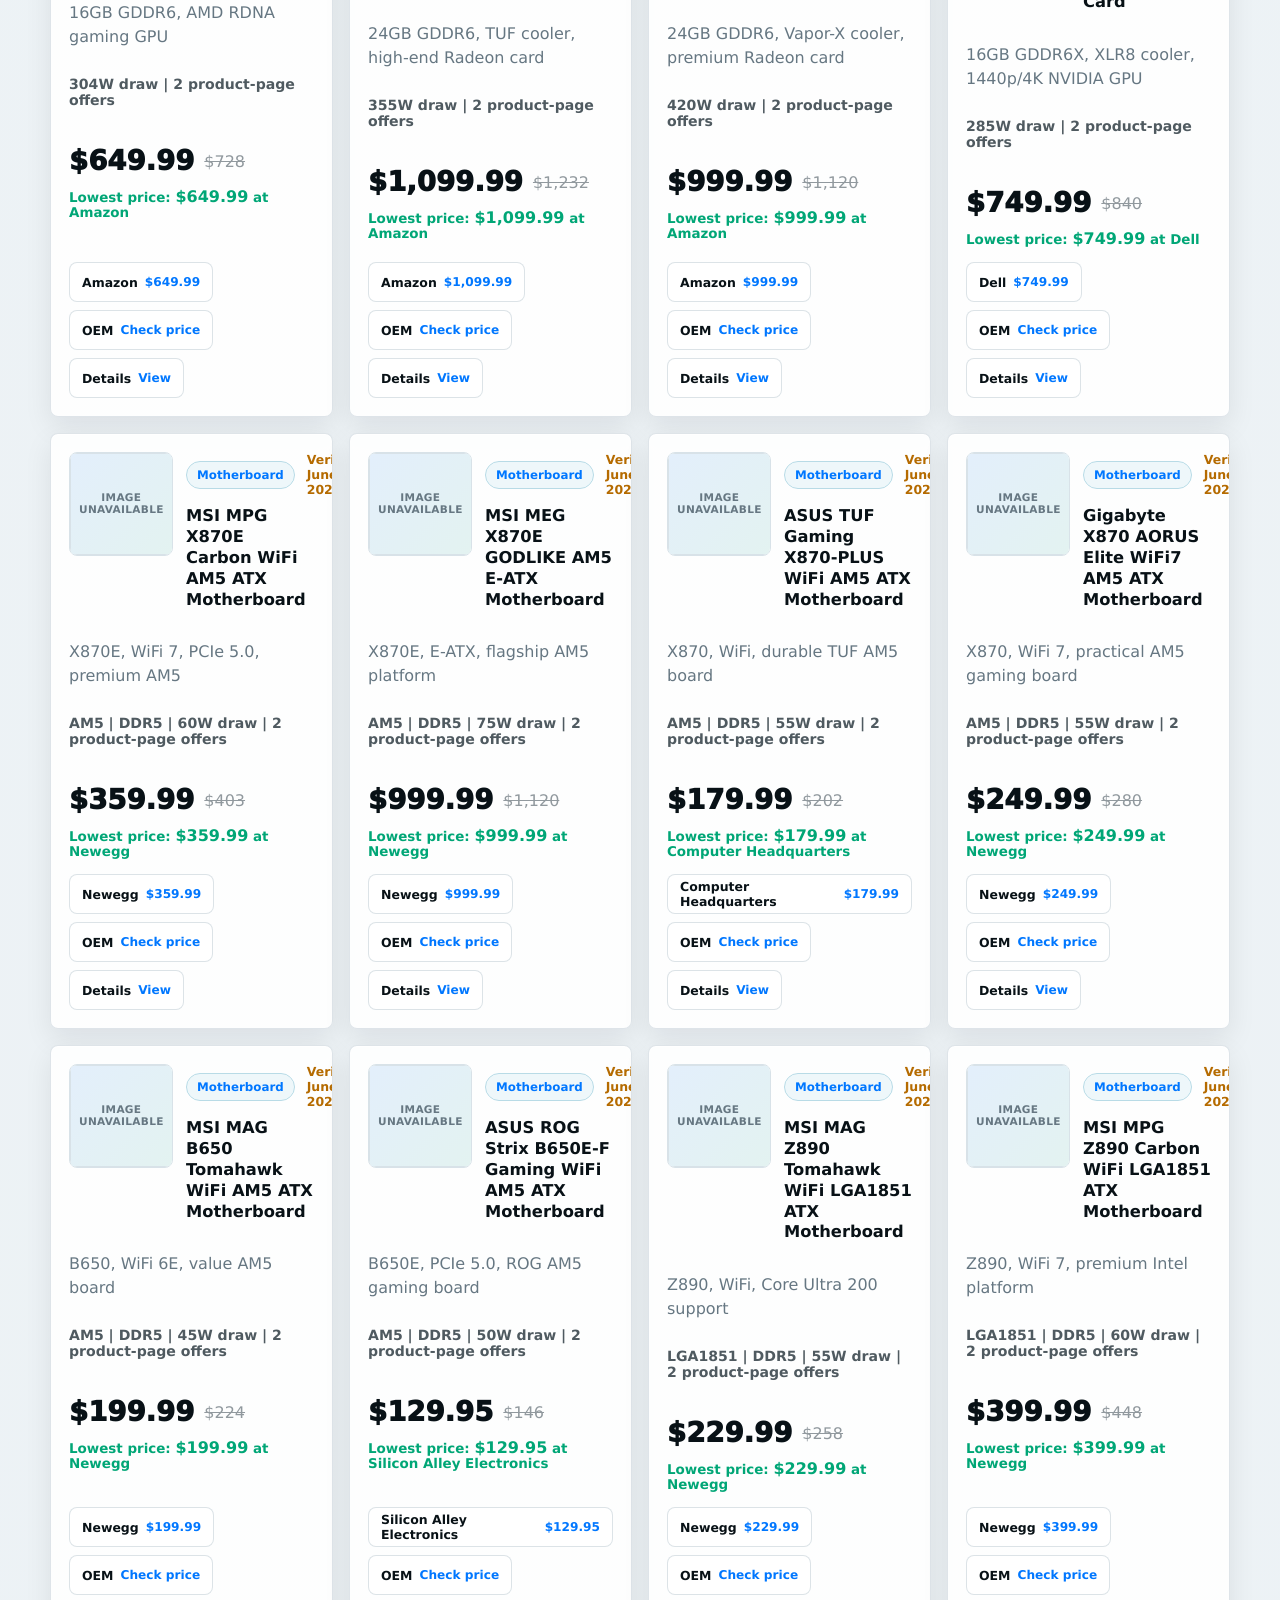
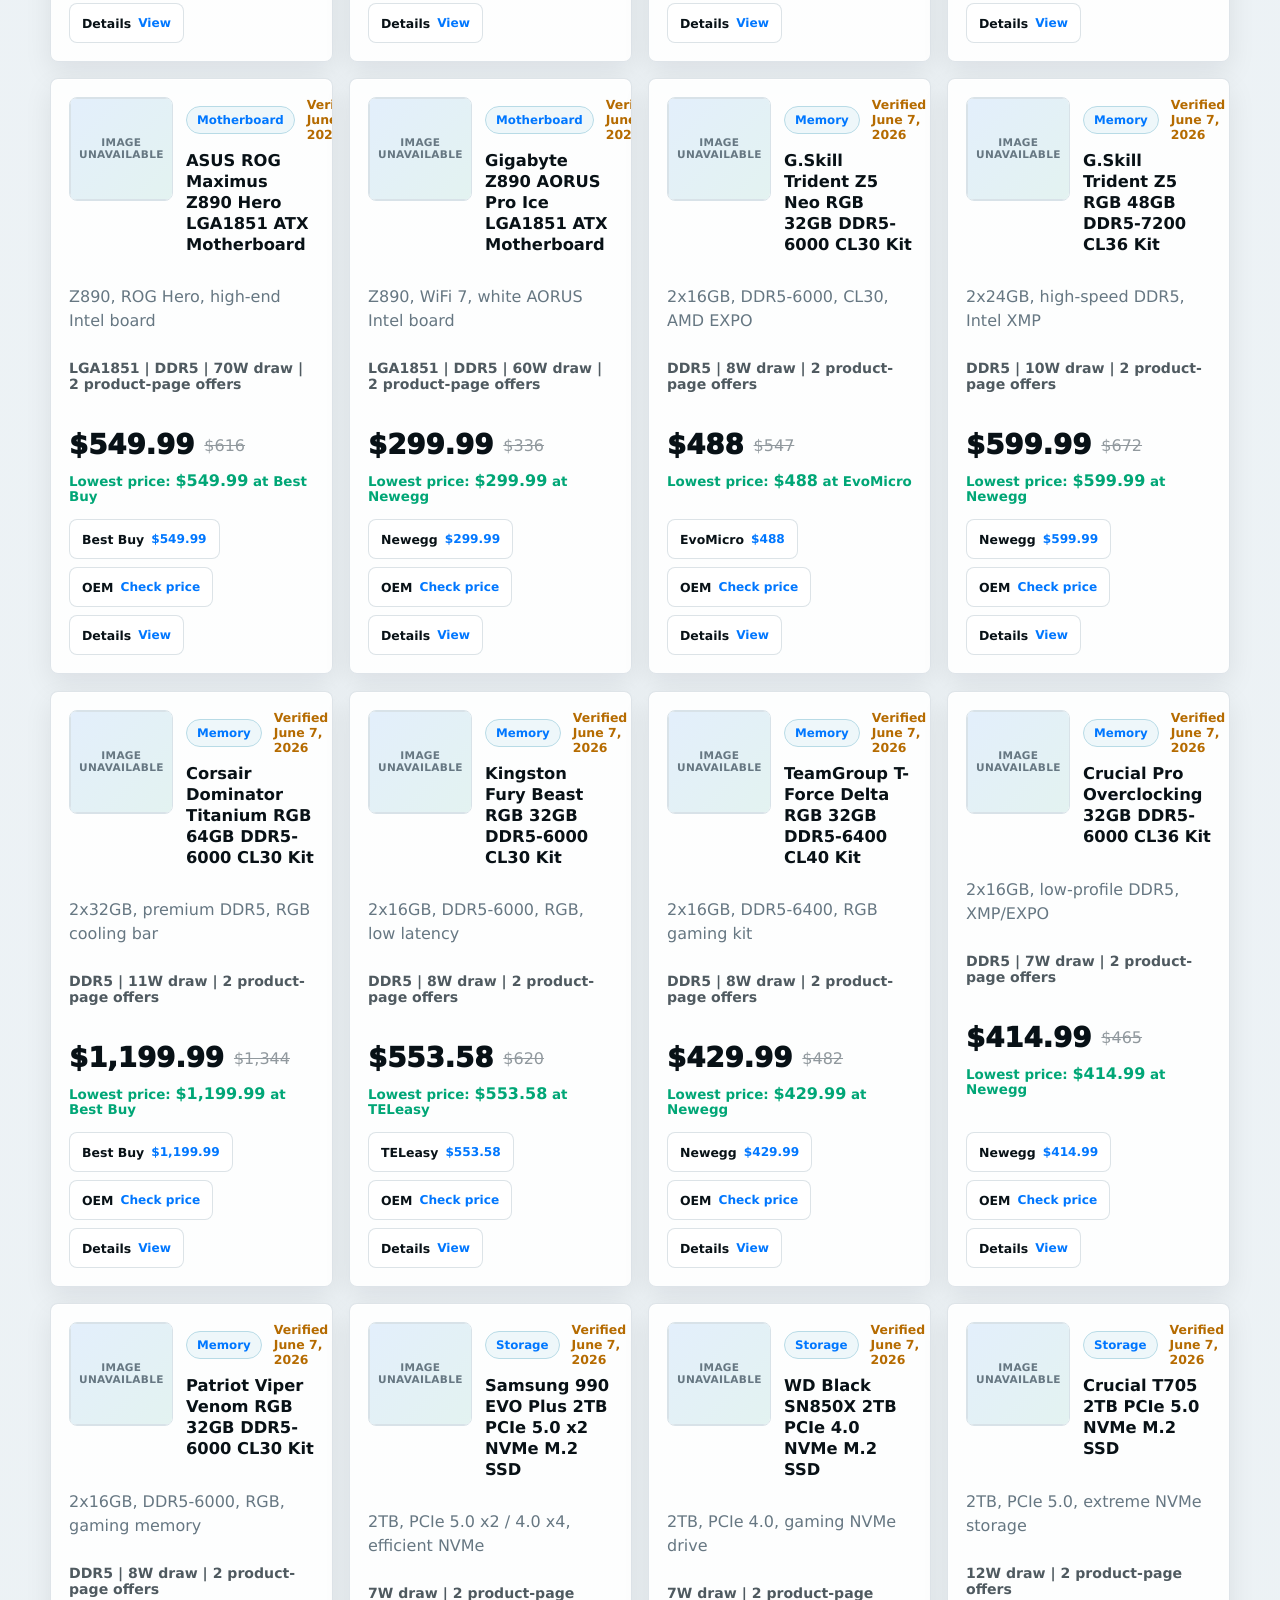
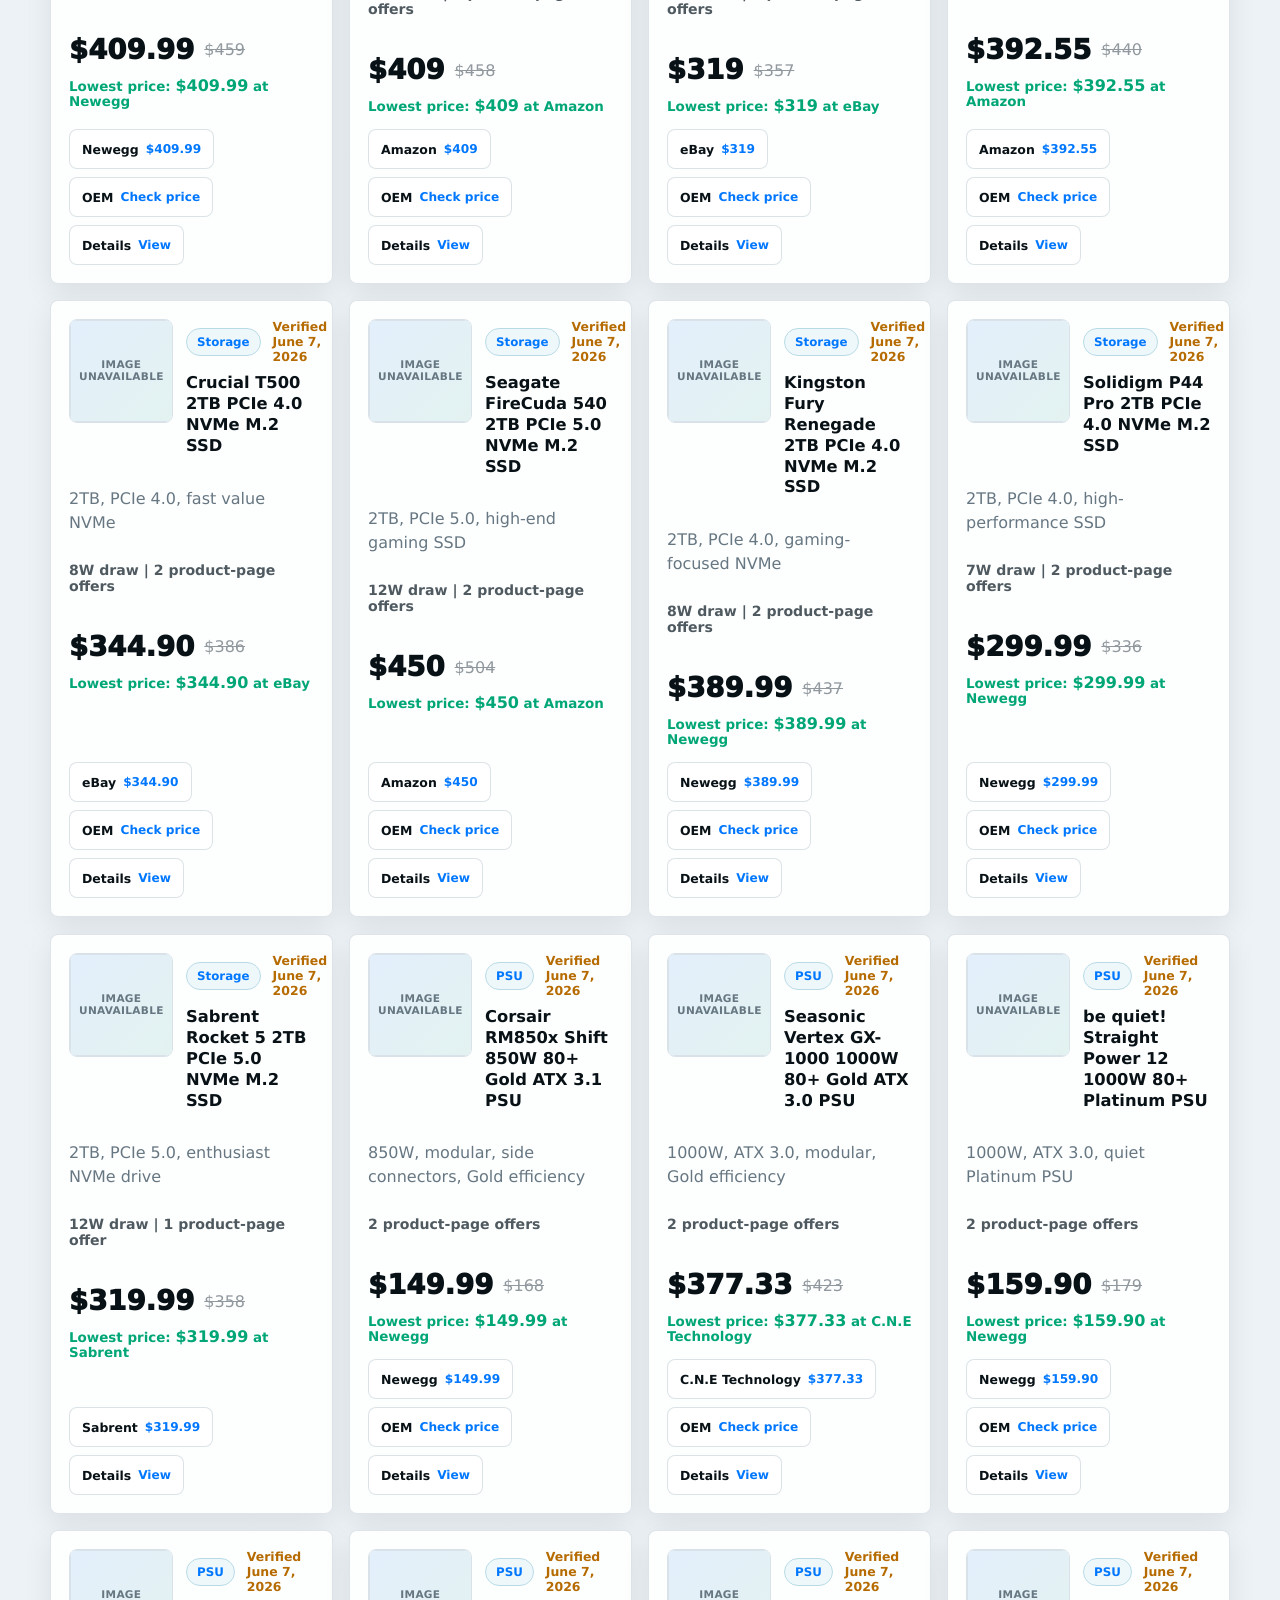
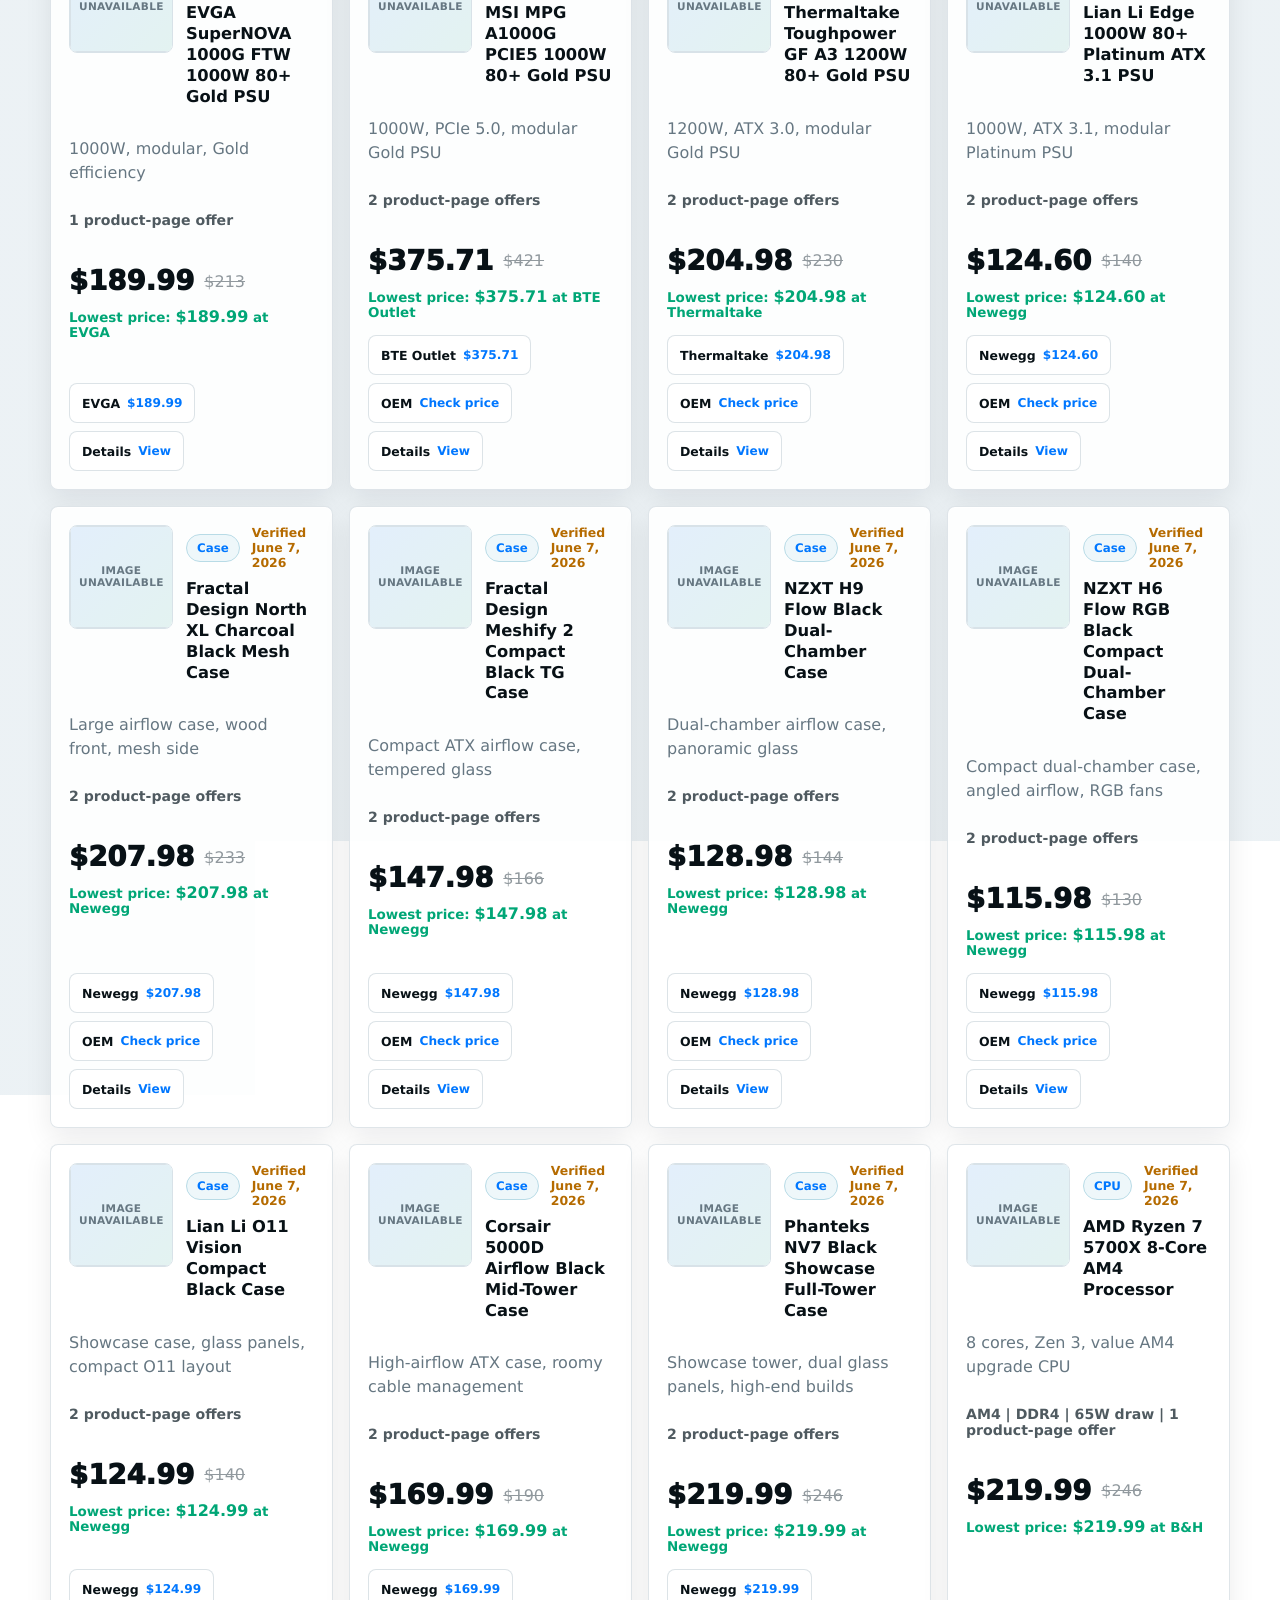
==== commit 1383ee69: "Replace hero featured parts with dynamic Deals of the Day list The hero side panel previously hard-c" ====
--- a/index.html
+++ b/index.html
@@ -56,25 +56,9 @@
               <a class="button secondary" href="#catalog">Browse Parts</a>
             </div>
           </div>
-          <div class="hero-market" aria-label="Featured parts">
-            <article class="hero-part">
-              <img src="https://storage-asset.msi.com/global/picture/product/product_173710004234f04a0f44dd01f025e8bee23592ca90.webp" alt="MSI GeForce RTX 5080 Gaming Trio OC" />
-              <span>GPU</span>
-              <strong>RTX 5080 Gaming Trio</strong>
-              <em>$1,399.95</em>
-            </article>
-            <article class="hero-part">
-              <img src="https://m.media-amazon.com/images/I/71NMFO0iUhL._AC_SL1500_.jpg" alt="AMD Ryzen 7 9800X3D processor" />
-              <span>CPU</span>
-              <strong>Ryzen 7 9800X3D</strong>
-              <em>$433.00</em>
-            </article>
-            <article class="hero-part">
-              <img src="https://m.media-amazon.com/images/I/81MDzB7gqwL._AC_SL1500_.jpg" alt="ASUS ROG Strix X870E-E motherboard" />
-              <span>Board</span>
-              <strong>ROG Strix X870E-E</strong>
-              <em>AM5 / DDR5</em>
-            </article>
+          <div class="hero-market-block">
+            <h2 class="hero-market-title">Deals of the Day</h2>
+            <div class="hero-market" id="heroMarket" aria-label="Deals of the day"></div>
           </div>
         </div>
       </section>
--- a/styles.css
+++ b/styles.css
@@ -2320,11 +2320,36 @@
   transform: translateY(-2px);
 }
 
+.hero-market-block {
+  display: grid;
+  gap: 12px;
+  max-width: 420px;
+  animation: riseIn 700ms ease 120ms both;
+}
+
+.hero-market-title {
+  margin: 0;
+  color: #ffffff;
+  font-size: 1.05rem;
+  font-weight: 900;
+  letter-spacing: 0.08em;
+  text-transform: uppercase;
+}
+
 .hero-market {
   display: grid;
   gap: 10px;
   max-width: 420px;
-  animation: riseIn 700ms ease 120ms both;
+}
+
+.hero-part {
+  text-decoration: none;
+}
+
+.hero-part em s {
+  margin-left: 6px;
+  color: rgba(191, 239, 255, 0.6);
+  font-size: 0.7rem;
 }
 
 .hero-part {
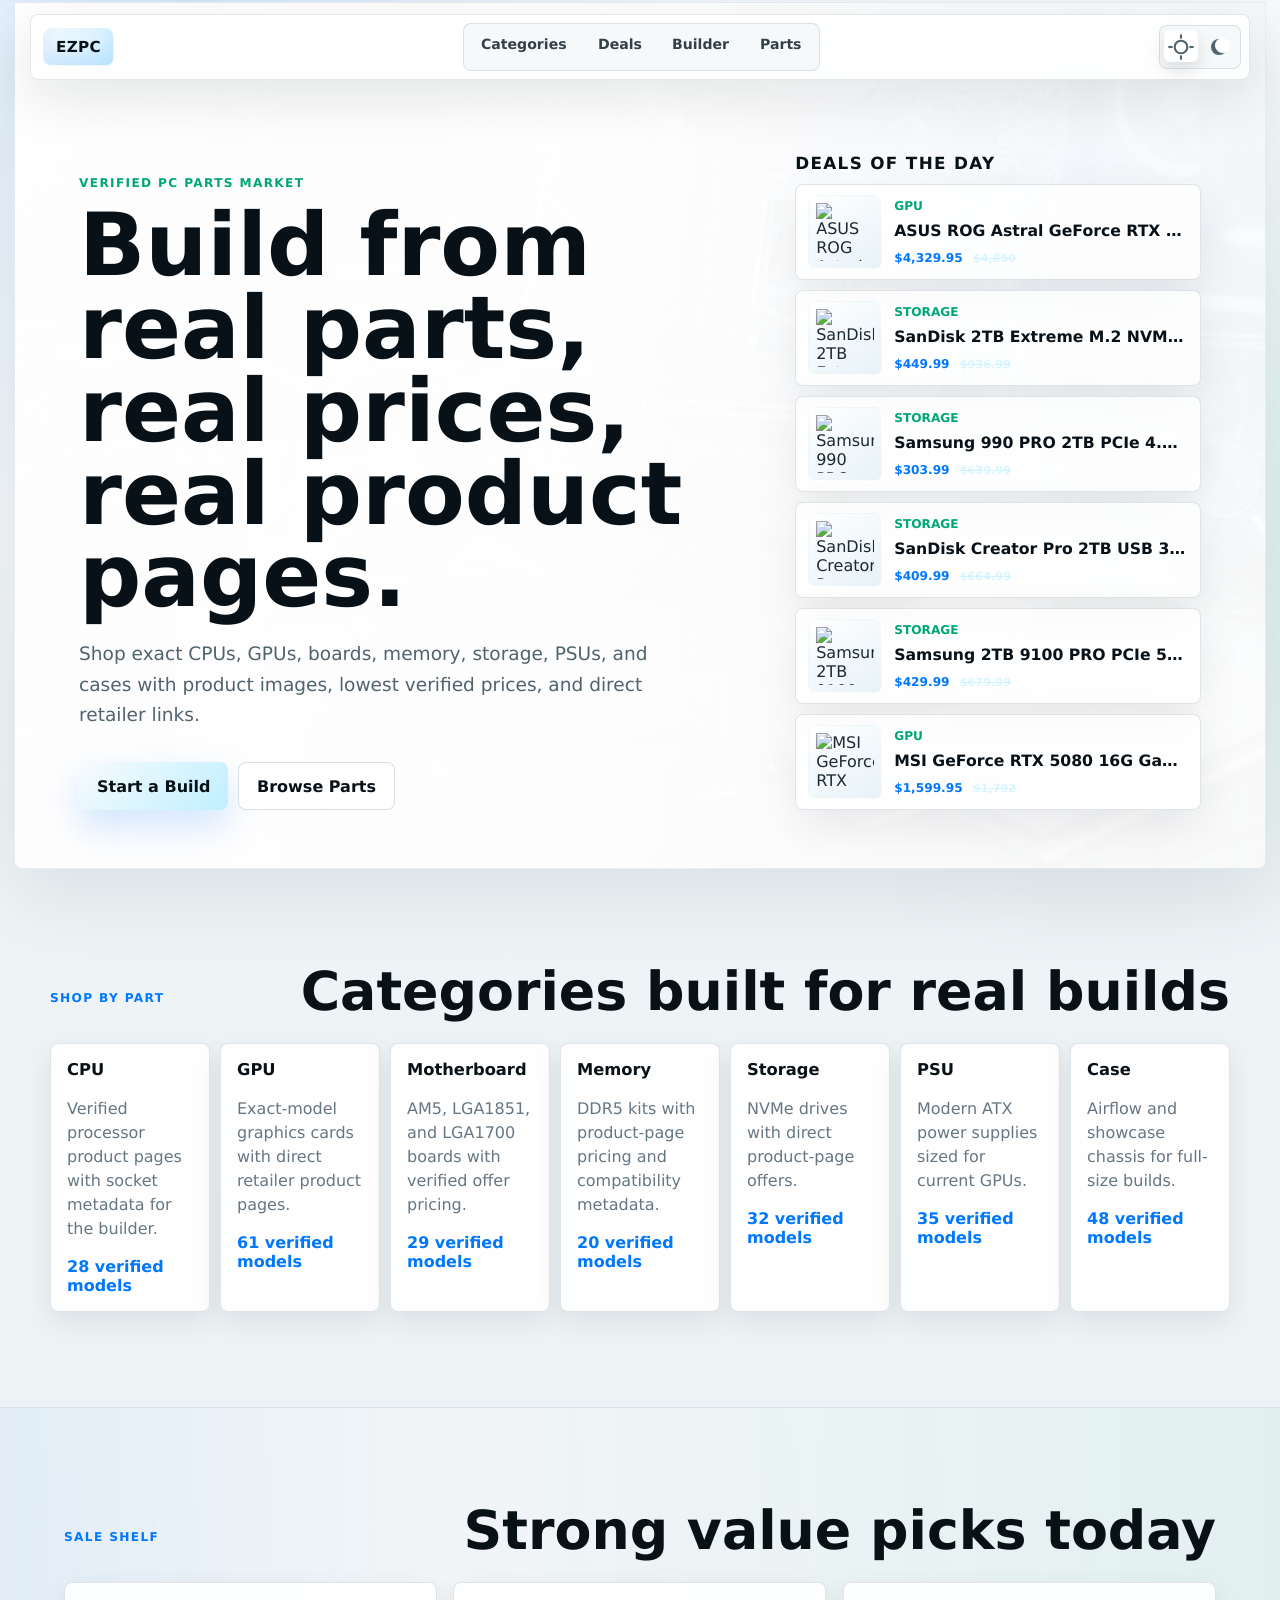
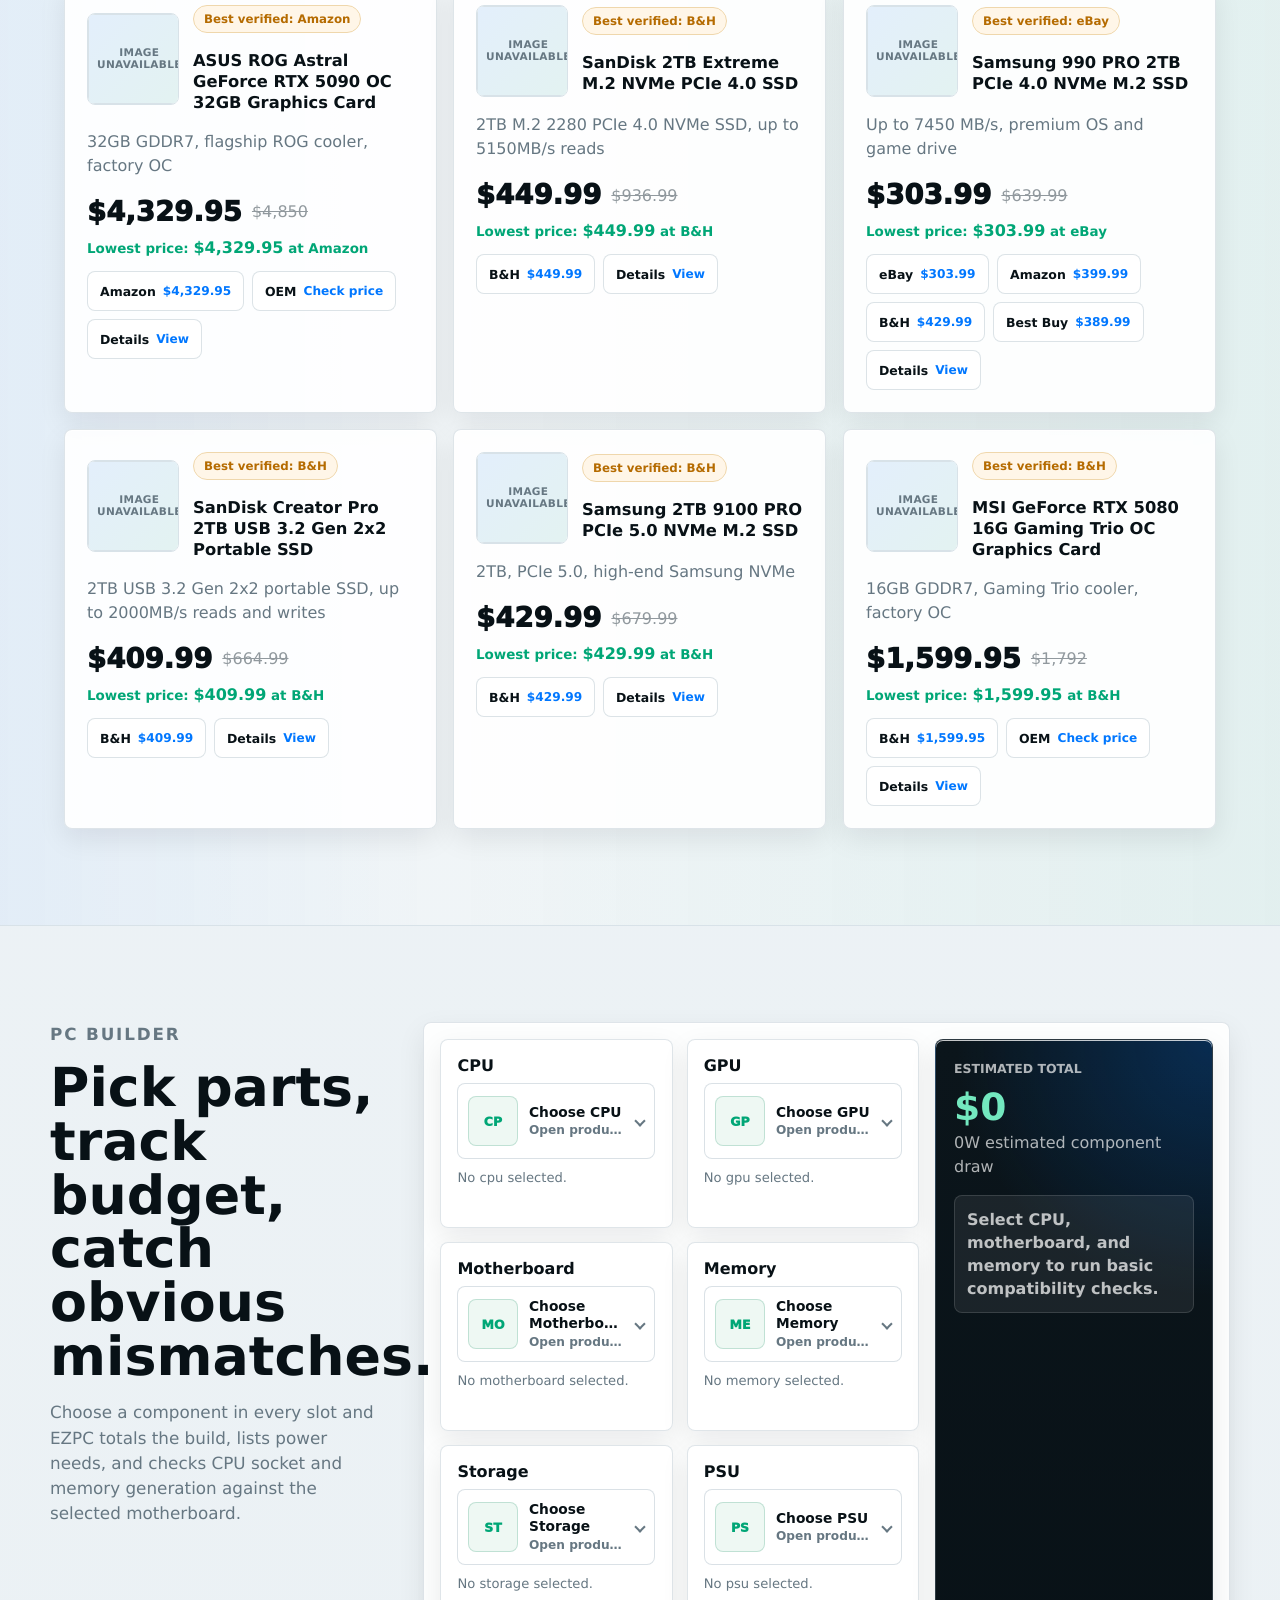
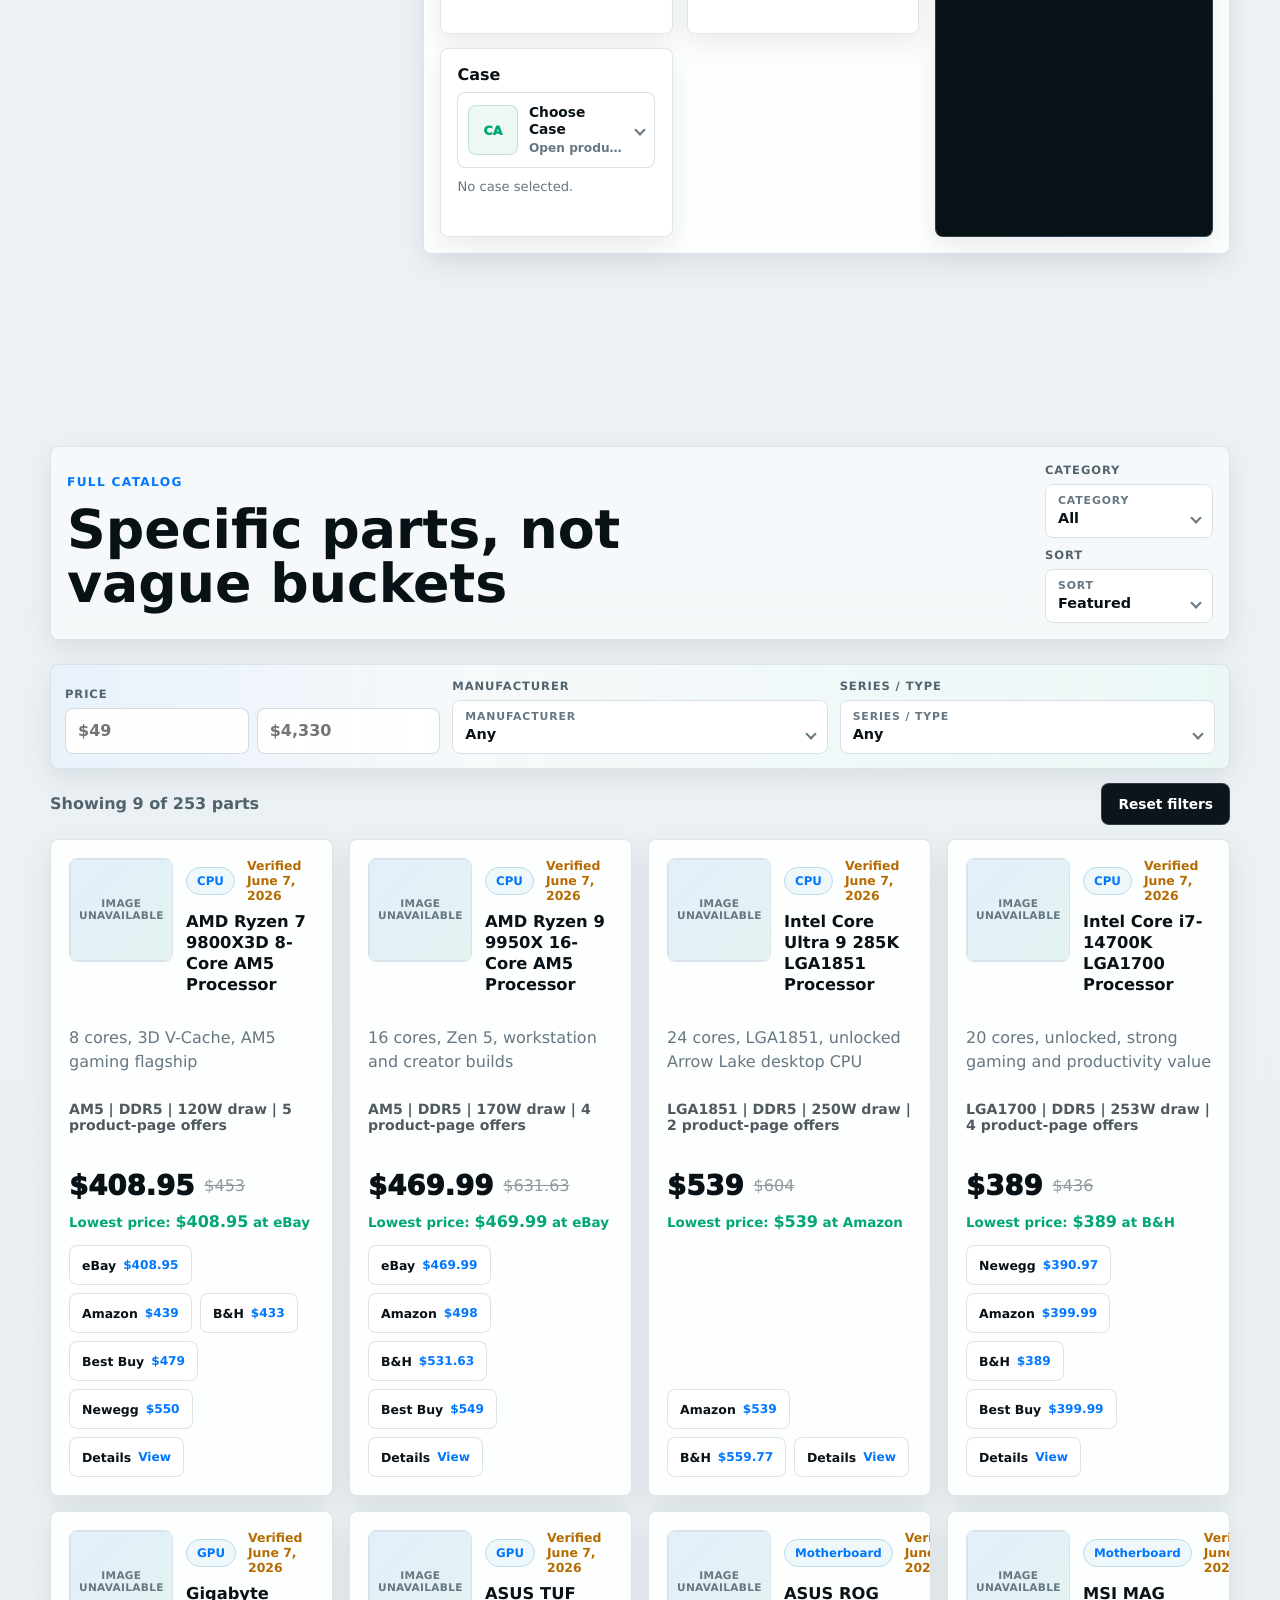
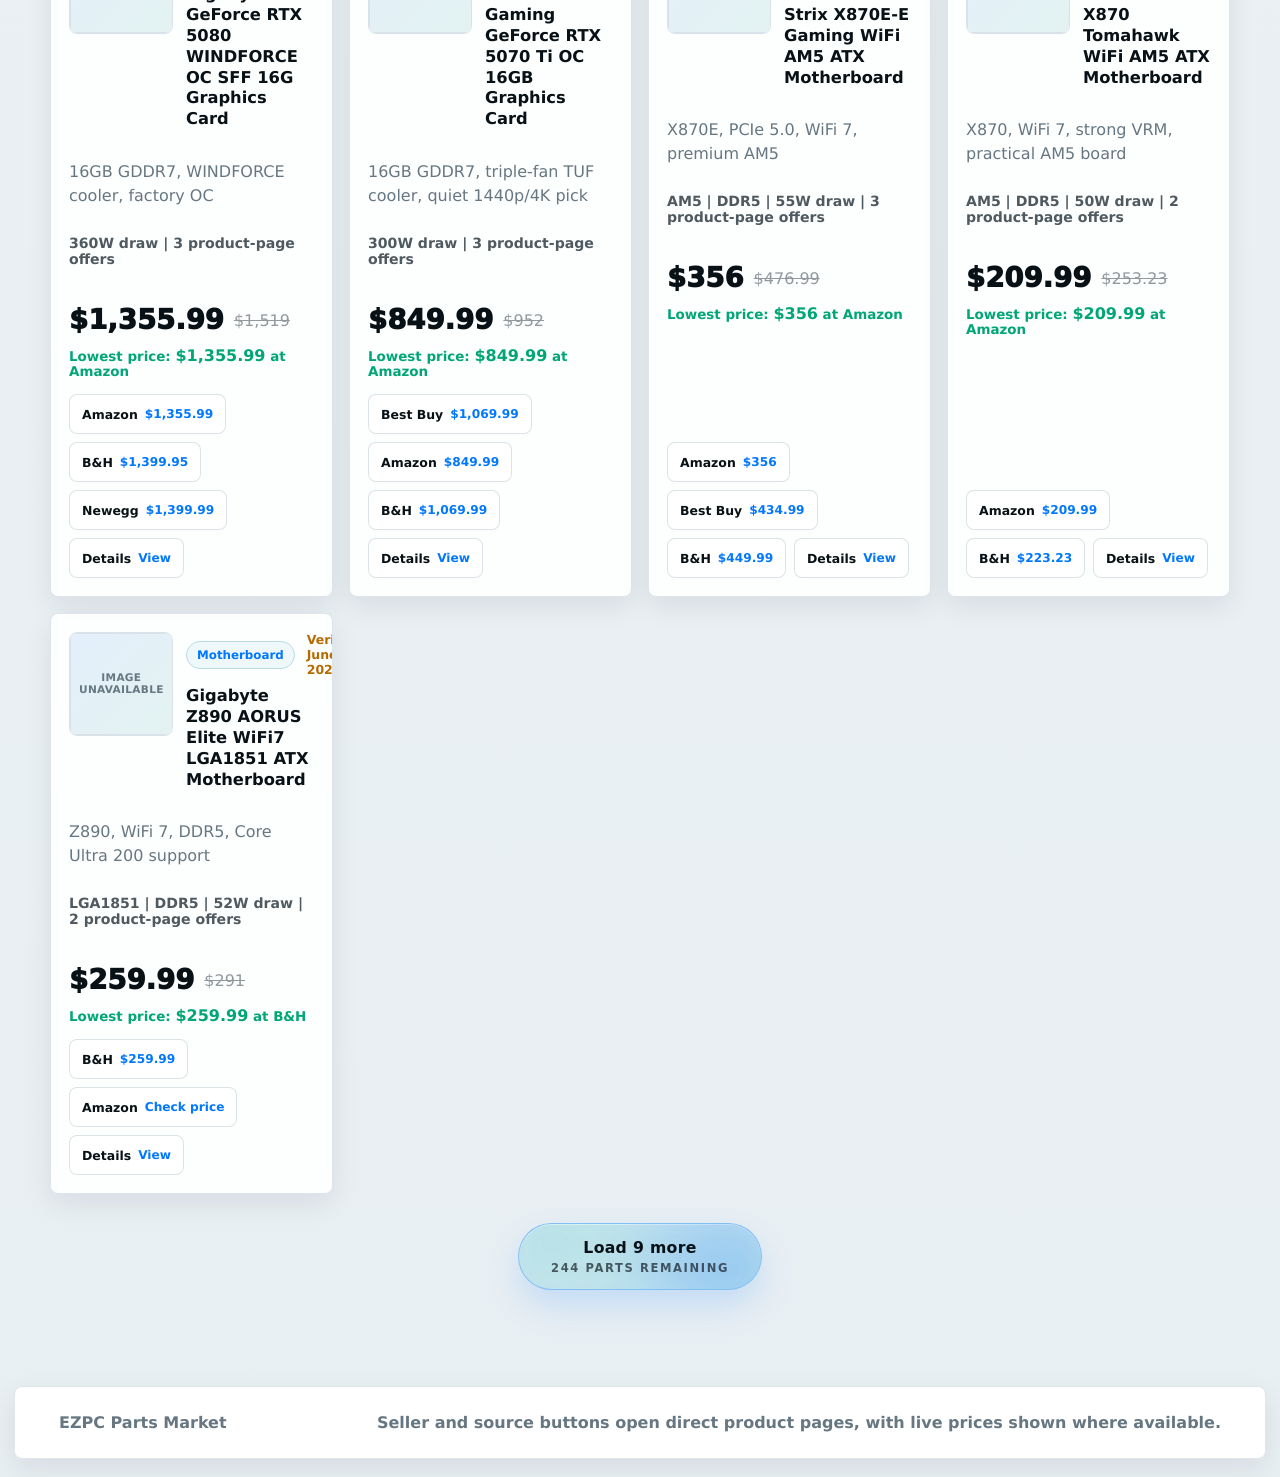
==== commit edf99099: "Paginate catalog with a styled Load more button Catalog now renders nine cards (about three rows on " ====
--- a/index.html
+++ b/index.html
@@ -128,6 +128,7 @@
           <button class="clear-filters" id="clearFilters" type="button">Reset filters</button>
         </div>
         <div class="product-grid" id="productGrid"></div>
+        <div class="load-more-wrap" id="loadMoreWrap"></div>
       </section>
     </main>
 
--- a/styles.css
+++ b/styles.css
@@ -1414,6 +1414,115 @@
   gap: 14px;
 }
 
+.load-more-wrap {
+  display: flex;
+  justify-content: center;
+  margin-top: 28px;
+}
+
+.load-more-wrap:empty {
+  display: none;
+}
+
+.load-more {
+  position: relative;
+  display: inline-flex;
+  flex-direction: column;
+  align-items: center;
+  gap: 4px;
+  min-width: 240px;
+  padding: 14px 32px;
+  border: 1px solid rgba(115, 232, 191, 0.36);
+  border-radius: 999px;
+  background: linear-gradient(135deg, rgba(0, 119, 255, 0.18), rgba(115, 232, 191, 0.16));
+  color: #ffffff;
+  font: inherit;
+  font-weight: 800;
+  letter-spacing: 0.02em;
+  cursor: pointer;
+  overflow: hidden;
+  isolation: isolate;
+  backdrop-filter: blur(6px);
+  box-shadow:
+    0 18px 38px rgba(0, 119, 255, 0.22),
+    inset 0 1px 0 rgba(255, 255, 255, 0.18);
+  transition: transform 220ms cubic-bezier(0.2, 0.8, 0.2, 1),
+    box-shadow 220ms ease,
+    border-color 220ms ease,
+    background 220ms ease;
+}
+
+.load-more-label {
+  font-size: 0.98rem;
+  color: #ffffff;
+}
+
+.load-more-meta {
+  font-size: 0.72rem;
+  font-weight: 700;
+  letter-spacing: 0.14em;
+  text-transform: uppercase;
+  color: rgba(207, 247, 226, 0.78);
+}
+
+.load-more-glow {
+  position: absolute;
+  inset: -40% -10%;
+  z-index: -1;
+  background:
+    radial-gradient(circle at 20% 30%, rgba(115, 232, 191, 0.45), transparent 55%),
+    radial-gradient(circle at 80% 70%, rgba(0, 119, 255, 0.55), transparent 55%);
+  opacity: 0.55;
+  filter: blur(22px);
+  transition: opacity 260ms ease, transform 260ms ease;
+}
+
+.load-more:hover {
+  transform: translateY(-2px);
+  border-color: rgba(115, 232, 191, 0.72);
+  background: linear-gradient(135deg, rgba(0, 119, 255, 0.28), rgba(115, 232, 191, 0.26));
+  box-shadow:
+    0 24px 54px rgba(0, 119, 255, 0.34),
+    inset 0 1px 0 rgba(255, 255, 255, 0.24);
+}
+
+.load-more:hover .load-more-glow {
+  opacity: 0.85;
+  transform: scale(1.08);
+}
+
+.load-more:focus-visible {
+  outline: 2px solid #73e8bf;
+  outline-offset: 3px;
+}
+
+.load-more:active {
+  transform: translateY(0);
+  box-shadow:
+    0 12px 24px rgba(0, 119, 255, 0.24),
+    inset 0 2px 6px rgba(0, 0, 0, 0.18);
+}
+
+body:not([data-theme="dark"]) .load-more,
+:root:not([data-theme="dark"]) .load-more {
+  border-color: rgba(0, 119, 255, 0.36);
+  background: linear-gradient(135deg, rgba(0, 119, 255, 0.12), rgba(0, 191, 165, 0.12));
+  color: #071117;
+  box-shadow:
+    0 16px 34px rgba(0, 119, 255, 0.16),
+    inset 0 1px 0 rgba(255, 255, 255, 0.6);
+}
+
+body:not([data-theme="dark"]) .load-more-label,
+:root:not([data-theme="dark"]) .load-more-label {
+  color: #071117;
+}
+
+body:not([data-theme="dark"]) .load-more-meta,
+:root:not([data-theme="dark"]) .load-more-meta {
+  color: rgba(7, 17, 23, 0.66);
+}
+
 .product-card {
   display: flex;
   min-height: 318px;
@@ -2354,8 +2463,13 @@
 
 .hero-part {
   display: grid;
-  grid-template-columns: 74px minmax(0, 1fr) auto;
-  gap: 12px;
+  grid-template-columns: 74px minmax(0, 1fr);
+  grid-template-areas:
+    "img cat"
+    "img name"
+    "img price";
+  column-gap: 12px;
+  row-gap: 2px;
   align-items: center;
   min-height: 92px;
   padding: 10px 12px;
@@ -2374,6 +2488,8 @@
 }
 
 .hero-part img {
+  grid-area: img;
+  align-self: center;
   width: 74px;
   height: 74px;
   padding: 7px;
@@ -2383,6 +2499,10 @@
   background: linear-gradient(145deg, rgba(255, 255, 255, 0.96), rgba(229, 241, 247, 0.92));
 }
 
+.hero-part > span { grid-area: cat; }
+.hero-part > strong { grid-area: name; }
+.hero-part > em { grid-area: price; }
+
 .hero-part span,
 .hero-part em {
   font-size: 0.76rem;
@@ -2392,7 +2512,7 @@
 
 .hero-part span {
   display: block;
-  margin-bottom: 5px;
+  margin-bottom: 0;
   color: #73e8bf;
   text-transform: uppercase;
 }
